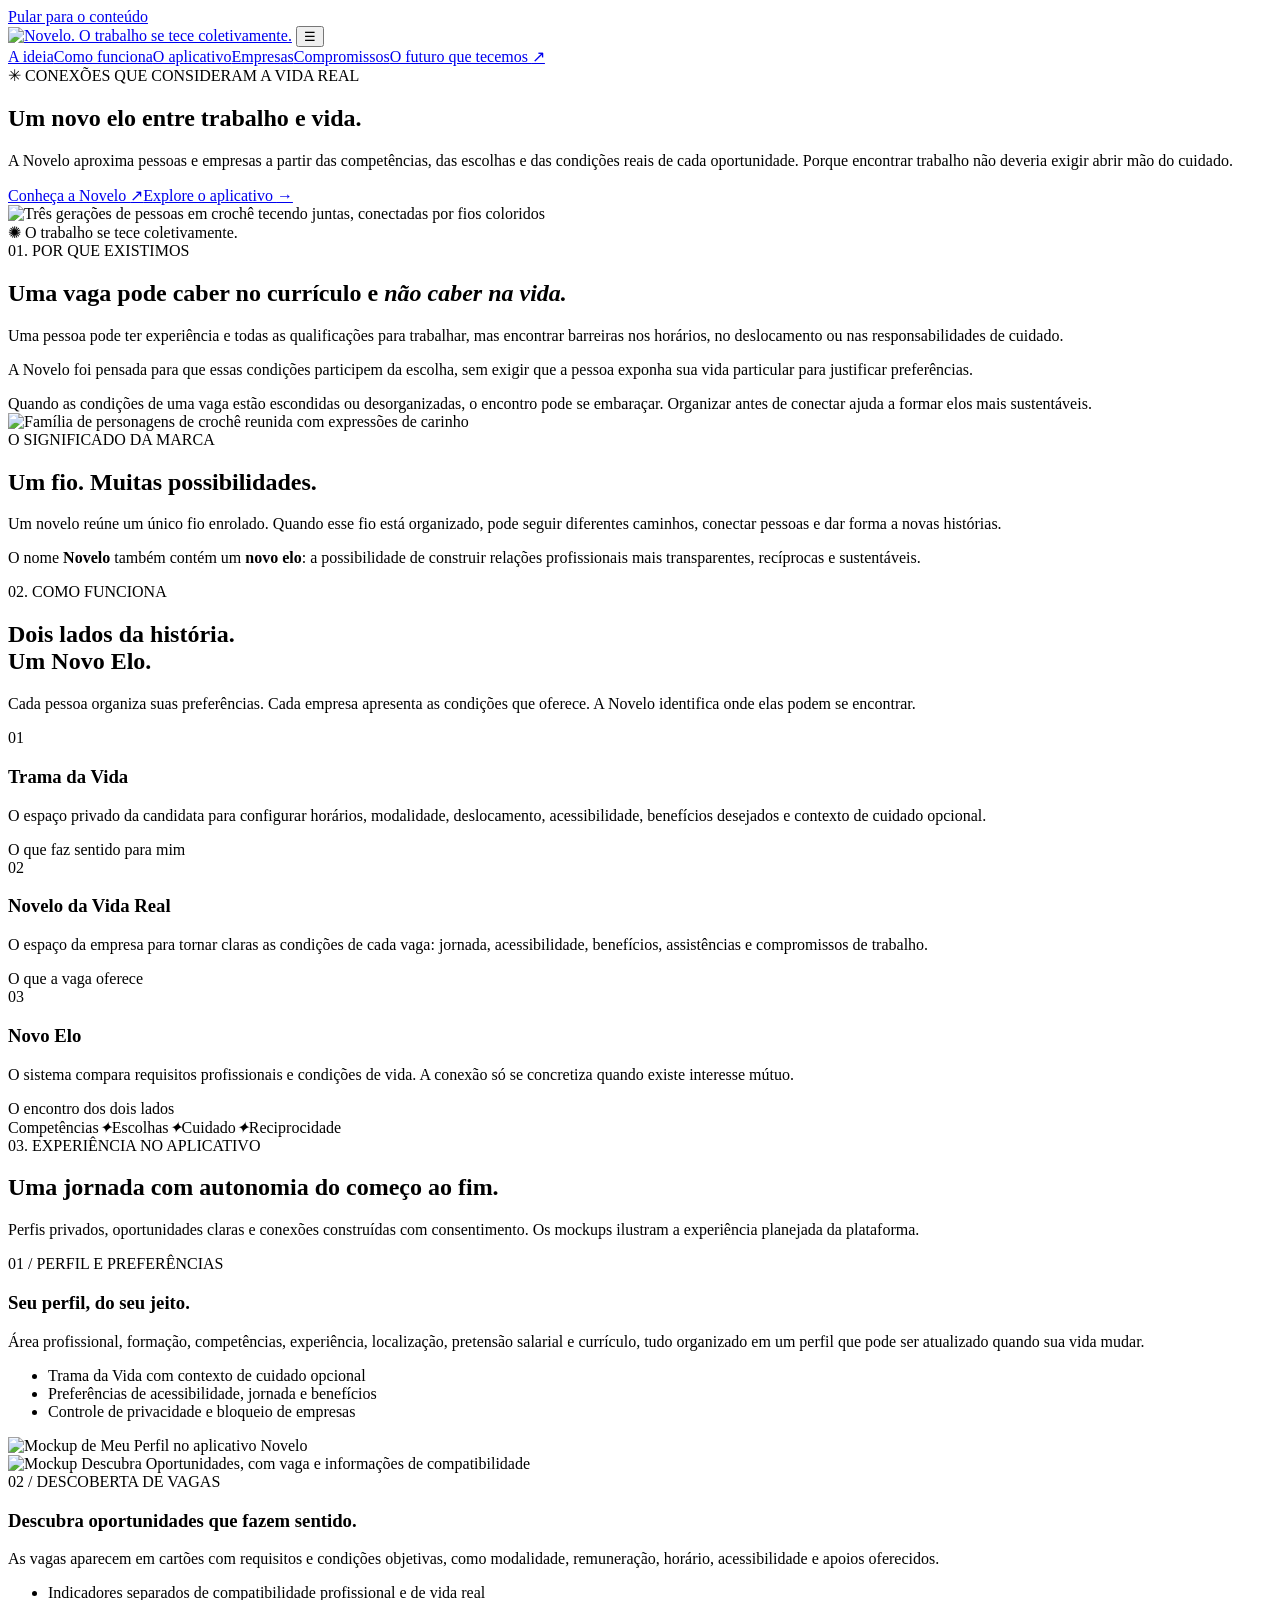
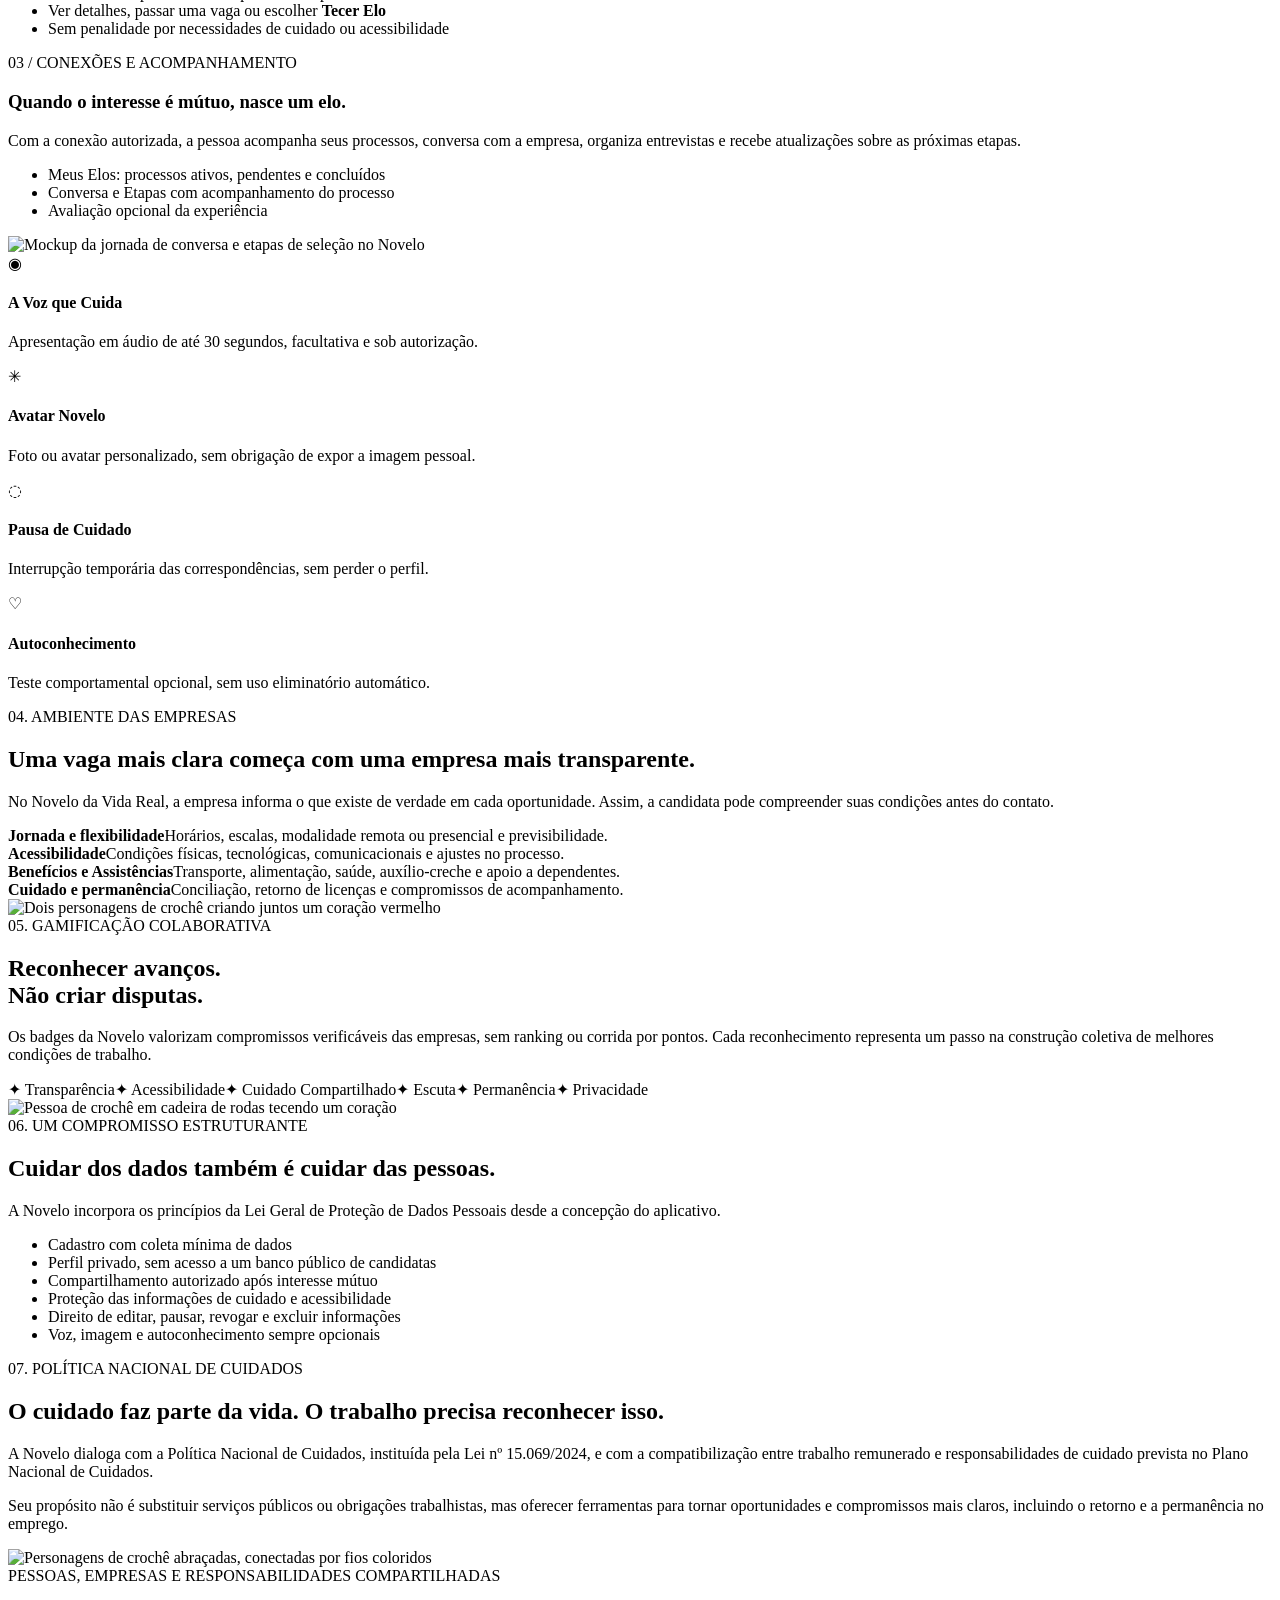
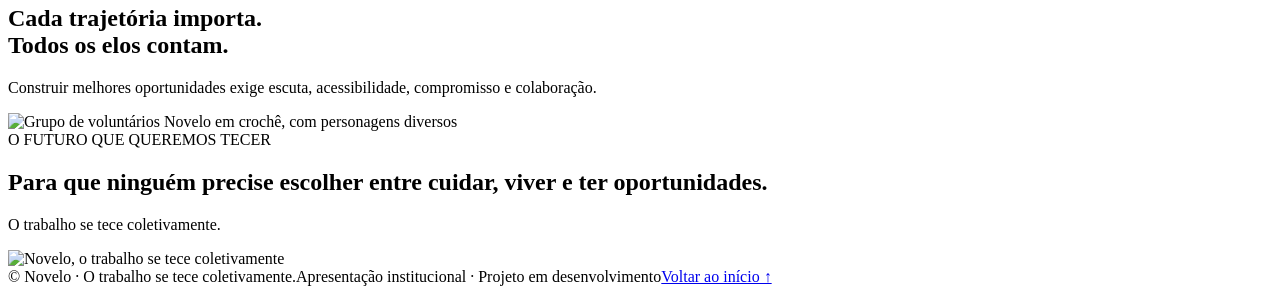
==== demo/index.html @ af1f358b "feat: site institucional Novelo em rolagem continua" ====
<!doctype html>
<html lang="pt-BR">
<head>
<meta charset="utf-8"><meta name="viewport" content="width=device-width,initial-scale=1,viewport-fit=cover">
<meta name="theme-color" content="#fcf8f2"><meta name="description" content="Conheça a Novelo: uma plataforma de empregabilidade que considera competências, cuidado e condições reais de vida.">
<title>Novelo | O trabalho se tece coletivamente</title>
<link rel="preconnect" href="https://fonts.googleapis.com"><link rel="preconnect" href="https://fonts.gstatic.com" crossorigin><link href="https://fonts.googleapis.com/css2?family=DM+Sans:wght@400;500;600;700&family=Nunito:wght@400;500;600;700;800;900&display=swap" rel="stylesheet">
<link rel="stylesheet" href="styles.css"><script defer src="script.js"></script>
</head>
<body>
<a class="skip" href="#conteudo">Pular para o conteúdo</a>
<div class="ribbon" aria-hidden="true"></div>
<header class="header"><div class="nav-shell">
  <a class="brand" href="#inicio" aria-label="Novelo, voltar ao início"><img src="assets/logo-novelo.png" alt="Novelo. O trabalho se tece coletivamente."></a>
  <button class="menu-button" id="menuToggle" aria-expanded="false" aria-controls="navMenu" aria-label="Abrir menu">☰</button>
  <nav id="navMenu" class="nav" aria-label="Navegação principal"><a href="#ideia">A ideia</a><a href="#como-funciona">Como funciona</a><a href="#jornada">O aplicativo</a><a href="#empresas">Empresas</a><a href="#compromisso">Compromissos</a><a class="nav-cta" href="#contato">O futuro que tecemos <span aria-hidden="true">↗</span></a></nav>
</div></header>
<main id="conteudo">
<section id="inicio" class="hero">
 <div class="hero-glow" aria-hidden="true"></div><div class="wrap hero-inner">
  <div class="hero-copy" data-reveal><div class="eyebrow"><span class="sparkle">✳</span> CONEXÕES QUE CONSIDERAM A VIDA REAL</div>
   <h1>Um novo elo entre <span>trabalho</span> e <span>vida.</span></h1>
   <p class="hero-lead">A Novelo aproxima pessoas e empresas a partir das competências, das escolhas e das condições reais de cada oportunidade. Porque encontrar trabalho não deveria exigir abrir mão do cuidado.</p>
   <div class="hero-actions"><a class="btn primary" href="#como-funciona">Conheça a Novelo <span aria-hidden="true">↗</span></a><a class="text-link" href="#jornada">Explore o aplicativo <span aria-hidden="true">→</span></a></div>
  </div>
  <div class="hero-visual" data-reveal><div class="hero-halo" aria-hidden="true"></div><img src="assets/hero-familia.webp" alt="Três gerações de pessoas em crochê tecendo juntas, conectadas por fios coloridos" fetchpriority="high"><div class="hero-note"><span class="note-star">✺</span> O trabalho se tece coletivamente.</div></div>
 </div><div class="hero-arc" aria-hidden="true"></div>
</section>
<section id="ideia" class="section section-thought"><div class="wrap"><div class="section-eyebrow" data-reveal>01. POR QUE EXISTIMOS</div><div class="thought-grid"><div data-reveal><h2>Uma vaga pode caber no currículo e <em>não caber na vida.</em></h2></div><div data-reveal><p>Uma pessoa pode ter experiência e todas as qualificações para trabalhar, mas encontrar barreiras nos horários, no deslocamento ou nas responsabilidades de cuidado.</p><p>A Novelo foi pensada para que essas condições participem da escolha, sem exigir que a pessoa exponha sua vida particular para justificar preferências.</p><div class="quote-line">Quando as condições de uma vaga estão escondidas ou desorganizadas, o encontro pode se embaraçar. Organizar antes de conectar ajuda a formar elos mais sustentáveis.</div></div></div></div></section>
<section class="section story-band"><div class="wrap story-grid"><div class="story-photo" data-reveal><img loading="lazy" src="assets/familia-cuidado.webp" alt="Família de personagens de crochê reunida com expressões de carinho"></div><div class="story-copy" data-reveal><div class="section-eyebrow">O SIGNIFICADO DA MARCA</div><h2>Um fio. <span>Muitas possibilidades.</span></h2><p>Um novelo reúne um único fio enrolado. Quando esse fio está organizado, pode seguir diferentes caminhos, conectar pessoas e dar forma a novas histórias.</p><p>O nome <strong>Novelo</strong> também contém um <strong>novo elo</strong>: a possibilidade de construir relações profissionais mais transparentes, recíprocas e sustentáveis.</p></div></div></section>
<section id="como-funciona" class="section how"><div class="wrap"><div class="section-intro" data-reveal><div class="section-eyebrow">02. COMO FUNCIONA</div><h2>Dois lados da história.<br><span>Um Novo Elo.</span></h2><p>Cada pessoa organiza suas preferências. Cada empresa apresenta as condições que oferece. A Novelo identifica onde elas podem se encontrar.</p></div><div class="concept-grid"><article class="concept peach" data-reveal><span class="concept-number">01</span><h3>Trama da Vida</h3><p>O espaço privado da candidata para configurar horários, modalidade, deslocamento, acessibilidade, benefícios desejados e contexto de cuidado opcional.</p><span class="concept-foot">O que faz sentido para mim</span></article><article class="concept violet" data-reveal><span class="concept-number">02</span><h3>Novelo da Vida Real</h3><p>O espaço da empresa para tornar claras as condições de cada vaga: jornada, acessibilidade, benefícios, assistências e compromissos de trabalho.</p><span class="concept-foot">O que a vaga oferece</span></article><article class="concept mint" data-reveal><span class="concept-number">03</span><h3>Novo Elo</h3><p>O sistema compara requisitos profissionais e condições de vida. A conexão só se concretiza quando existe interesse mútuo.</p><span class="concept-foot">O encontro dos dois lados</span></article></div></div></section>
<section class="section ribbon-section"><div class="wrap ripple-inner" data-reveal><span>Competências</span><i>✦</i><span>Escolhas</span><i>✦</i><span>Cuidado</span><i>✦</i><span>Reciprocidade</span></div></section>
<section id="jornada" class="section app-section"><div class="wrap"><div class="section-intro" data-reveal><div class="section-eyebrow">03. EXPERIÊNCIA NO APLICATIVO</div><h2>Uma jornada com <span>autonomia</span> do começo ao fim.</h2><p>Perfis privados, oportunidades claras e conexões construídas com consentimento. Os mockups ilustram a experiência planejada da plataforma.</p></div>
<div class="app-feature feature-one"><div class="feature-copy" data-reveal><span class="feature-index">01 / PERFIL E PREFERÊNCIAS</span><h3>Seu perfil, <span>do seu jeito.</span></h3><p>Área profissional, formação, competências, experiência, localização, pretensão salarial e currículo, tudo organizado em um perfil que pode ser atualizado quando sua vida mudar.</p><ul class="checklist"><li>Trama da Vida com contexto de cuidado opcional</li><li>Preferências de acessibilidade, jornada e benefícios</li><li>Controle de privacidade e bloqueio de empresas</li></ul></div><div class="feature-art feature-art-phone" data-reveal><div class="art-orbit"></div><img loading="lazy" src="assets/mockup-perfil.webp" alt="Mockup de Meu Perfil no aplicativo Novelo"></div></div>
<div class="app-feature feature-two"><div class="feature-art feature-art-phone" data-reveal><div class="art-orbit"></div><img loading="lazy" src="assets/mockup-vagas.webp" alt="Mockup Descubra Oportunidades, com vaga e informações de compatibilidade"></div><div class="feature-copy" data-reveal><span class="feature-index">02 / DESCOBERTA DE VAGAS</span><h3>Descubra oportunidades que <span>fazem sentido.</span></h3><p>As vagas aparecem em cartões com requisitos e condições objetivas, como modalidade, remuneração, horário, acessibilidade e apoios oferecidos.</p><ul class="checklist"><li>Indicadores separados de compatibilidade profissional e de vida real</li><li>Ver detalhes, passar uma vaga ou escolher <strong>Tecer Elo</strong></li><li>Sem penalidade por necessidades de cuidado ou acessibilidade</li></ul></div></div>
<div class="app-feature feature-three"><div class="feature-copy" data-reveal><span class="feature-index">03 / CONEXÕES E ACOMPANHAMENTO</span><h3>Quando o interesse é mútuo, nasce um <span>elo.</span></h3><p>Com a conexão autorizada, a pessoa acompanha seus processos, conversa com a empresa, organiza entrevistas e recebe atualizações sobre as próximas etapas.</p><ul class="checklist"><li>Meus Elos: processos ativos, pendentes e concluídos</li><li>Conversa e Etapas com acompanhamento do processo</li><li>Avaliação opcional da experiência</li></ul></div><div class="feature-art feature-art-wide" data-reveal><img loading="lazy" src="assets/mockup-conversa.webp" alt="Mockup da jornada de conversa e etapas de seleção no Novelo"></div></div>
<div class="mini-features"><article data-reveal><span class="mini-icon">◉</span><h4>A Voz que Cuida</h4><p>Apresentação em áudio de até 30 segundos, facultativa e sob autorização.</p></article><article data-reveal><span class="mini-icon">✳</span><h4>Avatar Novelo</h4><p>Foto ou avatar personalizado, sem obrigação de expor a imagem pessoal.</p></article><article data-reveal><span class="mini-icon">◌</span><h4>Pausa de Cuidado</h4><p>Interrupção temporária das correspondências, sem perder o perfil.</p></article><article data-reveal><span class="mini-icon">♡</span><h4>Autoconhecimento</h4><p>Teste comportamental opcional, sem uso eliminatório automático.</p></article></div>
</div></section>
<section id="empresas" class="section companies"><div class="wrap companies-grid"><div class="companies-copy" data-reveal><div class="section-eyebrow">04. AMBIENTE DAS EMPRESAS</div><h2>Uma vaga mais clara começa com uma empresa <span>mais transparente.</span></h2><p>No Novelo da Vida Real, a empresa informa o que existe de verdade em cada oportunidade. Assim, a candidata pode compreender suas condições antes do contato.</p><div class="company-list"><div><b>Jornada e flexibilidade</b><span>Horários, escalas, modalidade remota ou presencial e previsibilidade.</span></div><div><b>Acessibilidade</b><span>Condições físicas, tecnológicas, comunicacionais e ajustes no processo.</span></div><div><b>Benefícios e Assistências</b><span>Transporte, alimentação, saúde, auxílio-creche e apoio a dependentes.</span></div><div><b>Cuidado e permanência</b><span>Conciliação, retorno de licenças e compromissos de acompanhamento.</span></div></div></div><div class="companies-image" data-reveal><img loading="lazy" src="assets/casal.webp" alt="Dois personagens de crochê criando juntos um coração vermelho"></div></div></section>
<section class="section badges"><div class="wrap badges-grid"><div data-reveal><div class="section-eyebrow">05. GAMIFICAÇÃO COLABORATIVA</div><h2>Reconhecer avanços.<br><span>Não criar disputas.</span></h2><p>Os badges da Novelo valorizam compromissos verificáveis das empresas, sem ranking ou corrida por pontos. Cada reconhecimento representa um passo na construção coletiva de melhores condições de trabalho.</p></div><div class="badge-list" data-reveal><span>✦ Transparência</span><span>✦ Acessibilidade</span><span>✦ Cuidado Compartilhado</span><span>✦ Escuta</span><span>✦ Permanência</span><span>✦ Privacidade</span></div></div></section>
<section id="compromisso" class="section privacy"><div class="wrap privacy-grid"><div class="privacy-art" data-reveal><img loading="lazy" src="assets/acessibilidade.webp" alt="Pessoa de crochê em cadeira de rodas tecendo um coração"></div><div class="privacy-copy" data-reveal><div class="section-eyebrow">06. UM COMPROMISSO ESTRUTURANTE</div><h2>Cuidar dos dados também é <span>cuidar das pessoas.</span></h2><p>A Novelo incorpora os princípios da Lei Geral de Proteção de Dados Pessoais desde a concepção do aplicativo.</p><ul class="checklist"><li>Cadastro com coleta mínima de dados</li><li>Perfil privado, sem acesso a um banco público de candidatas</li><li>Compartilhamento autorizado após interesse mútuo</li><li>Proteção das informações de cuidado e acessibilidade</li><li>Direito de editar, pausar, revogar e excluir informações</li><li>Voz, imagem e autoconhecimento sempre opcionais</li></ul></div></div></section>
<section class="section policy"><div class="wrap policy-grid"><div data-reveal><div class="section-eyebrow">07. POLÍTICA NACIONAL DE CUIDADOS</div><h2>O cuidado faz parte da vida. <span>O trabalho precisa reconhecer isso.</span></h2><p>A Novelo dialoga com a Política Nacional de Cuidados, instituída pela Lei nº 15.069/2024, e com a compatibilização entre trabalho remunerado e responsabilidades de cuidado prevista no Plano Nacional de Cuidados.</p><p>Seu propósito não é substituir serviços públicos ou obrigações trabalhistas, mas oferecer ferramentas para tornar oportunidades e compromissos mais claros, incluindo o retorno e a permanência no emprego.</p></div><div class="policy-photo" data-reveal><img loading="lazy" src="assets/abraco.webp" alt="Personagens de crochê abraçadas, conectadas por fios coloridos"></div></div></section>
<section class="section community"><div class="wrap community-inner"><div class="community-copy" data-reveal><div class="section-eyebrow">PESSOAS, EMPRESAS E RESPONSABILIDADES COMPARTILHADAS</div><h2>Cada trajetória importa.<br><span>Todos os elos contam.</span></h2><p>Construir melhores oportunidades exige escuta, acessibilidade, compromisso e colaboração.</p></div><div class="community-art" data-reveal><img loading="lazy" src="assets/voluntarios.webp" alt="Grupo de voluntários Novelo em crochê, com personagens diversos"></div></div></section>
<section id="contato" class="section closing"><div class="wrap closing-inner" data-reveal><div class="eyebrow">O FUTURO QUE QUEREMOS TECER</div><h2>Para que ninguém precise escolher entre <span>cuidar, viver e ter oportunidades.</span></h2><p>O trabalho se tece coletivamente.</p><img src="assets/logo-novelo.png" alt="Novelo, o trabalho se tece coletivamente" loading="lazy"></div></section>
</main>
<footer class="footer"><div class="wrap foot-inner"><span>© Novelo · O trabalho se tece coletivamente.</span><span>Apresentação institucional · Projeto em desenvolvimento</span><a href="#inicio">Voltar ao início ↑</a></div></footer>
</body></html>
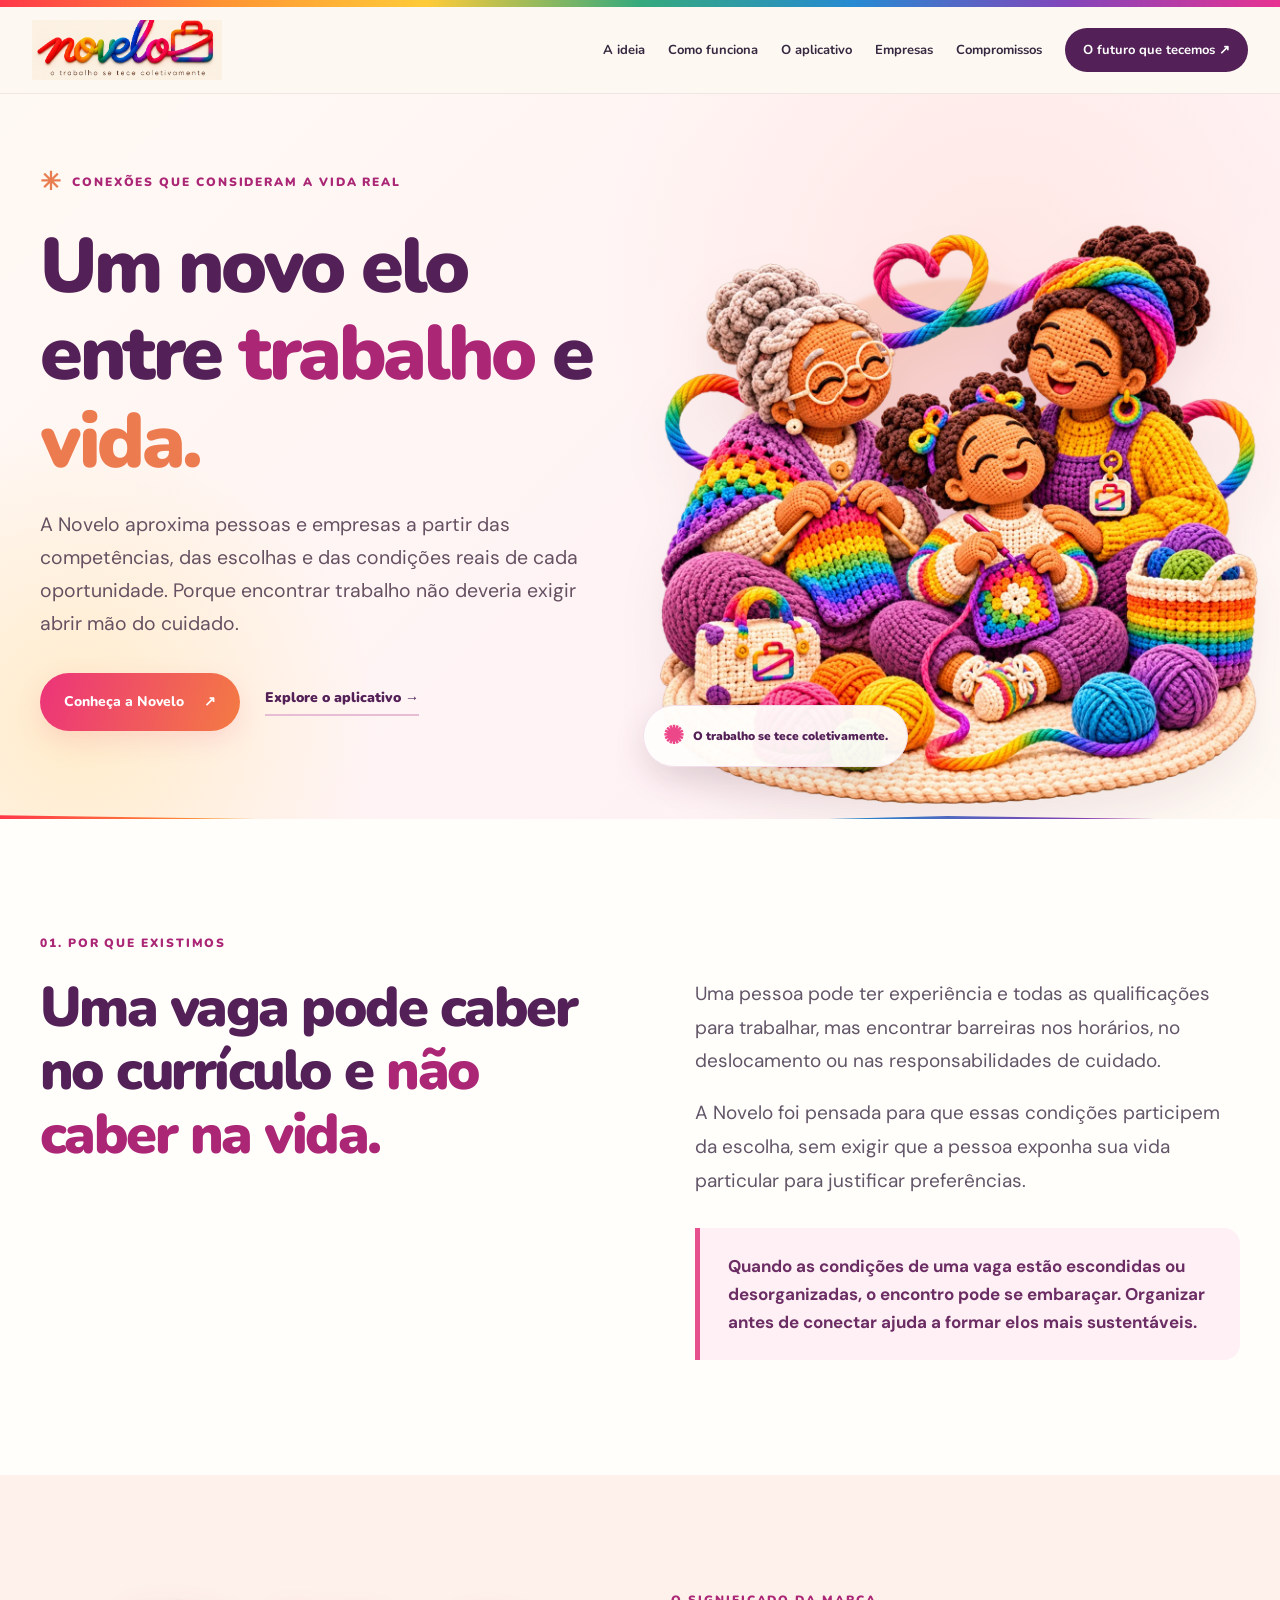
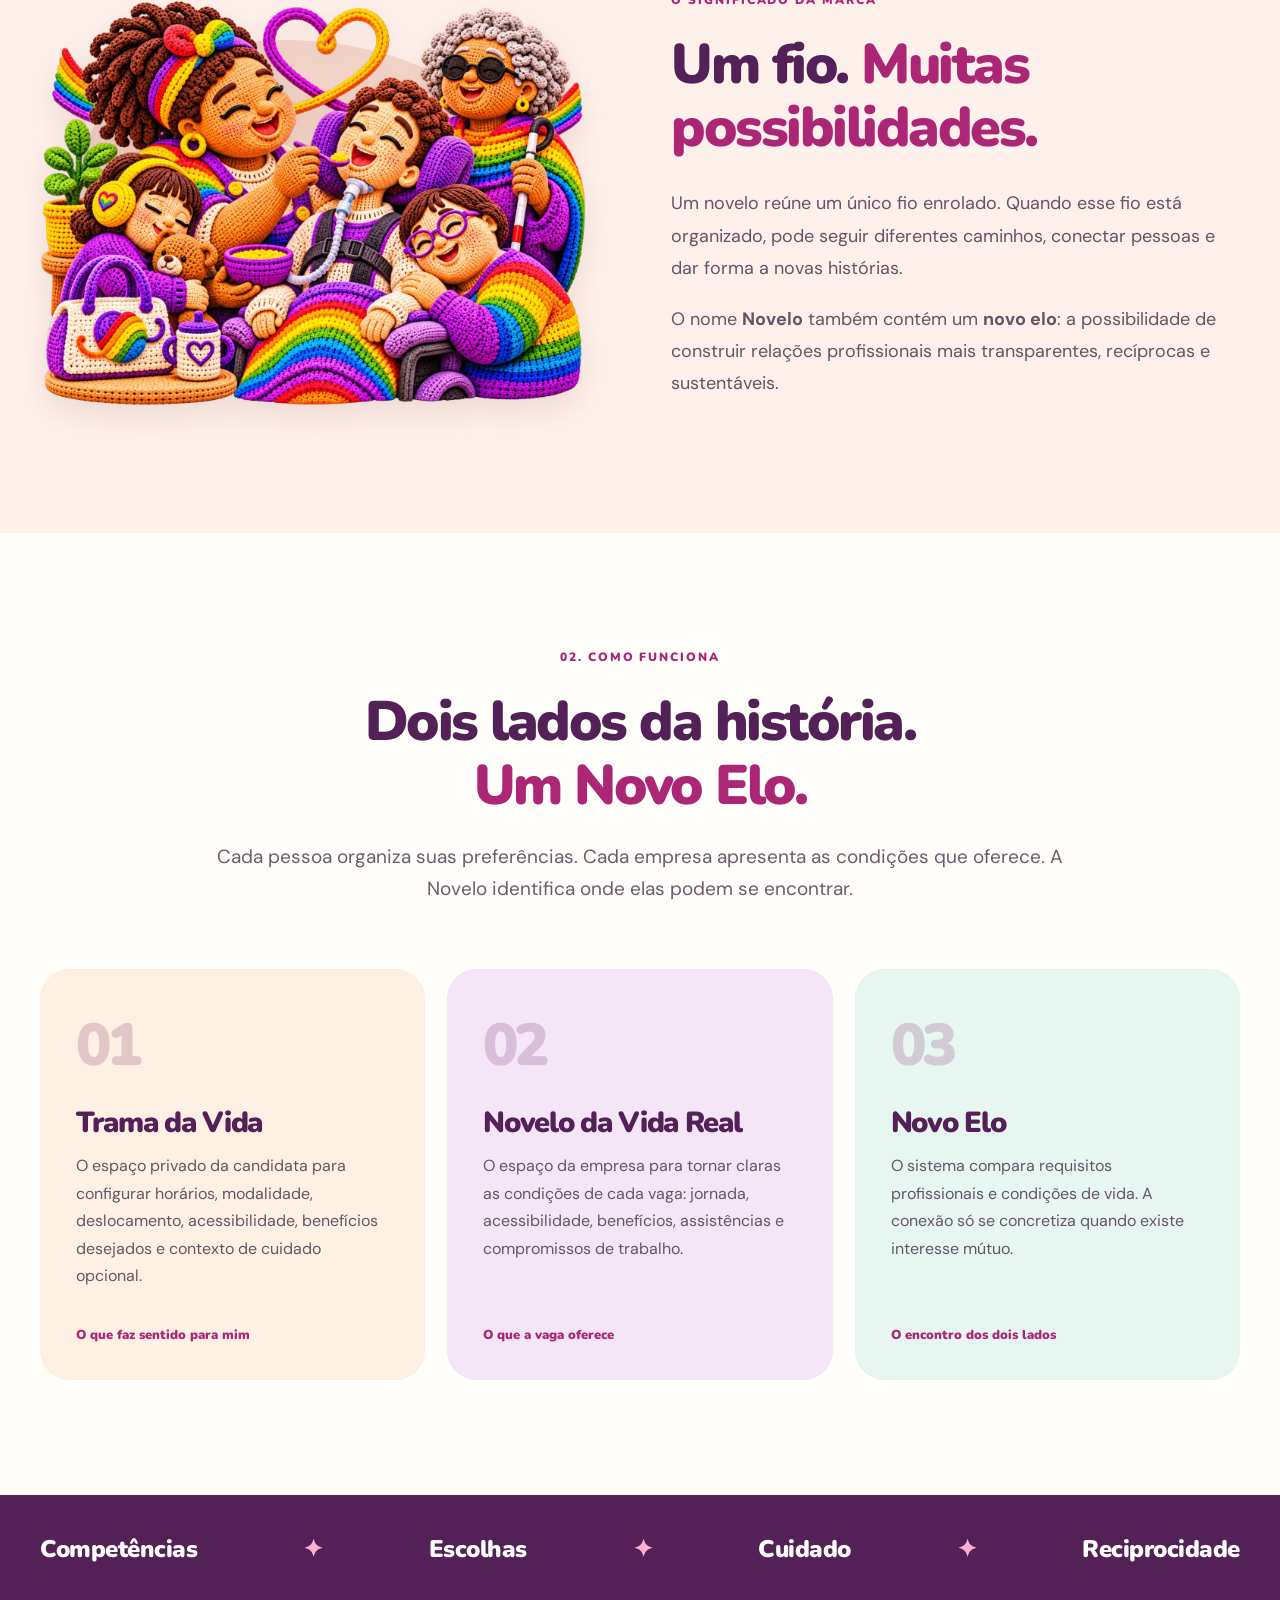
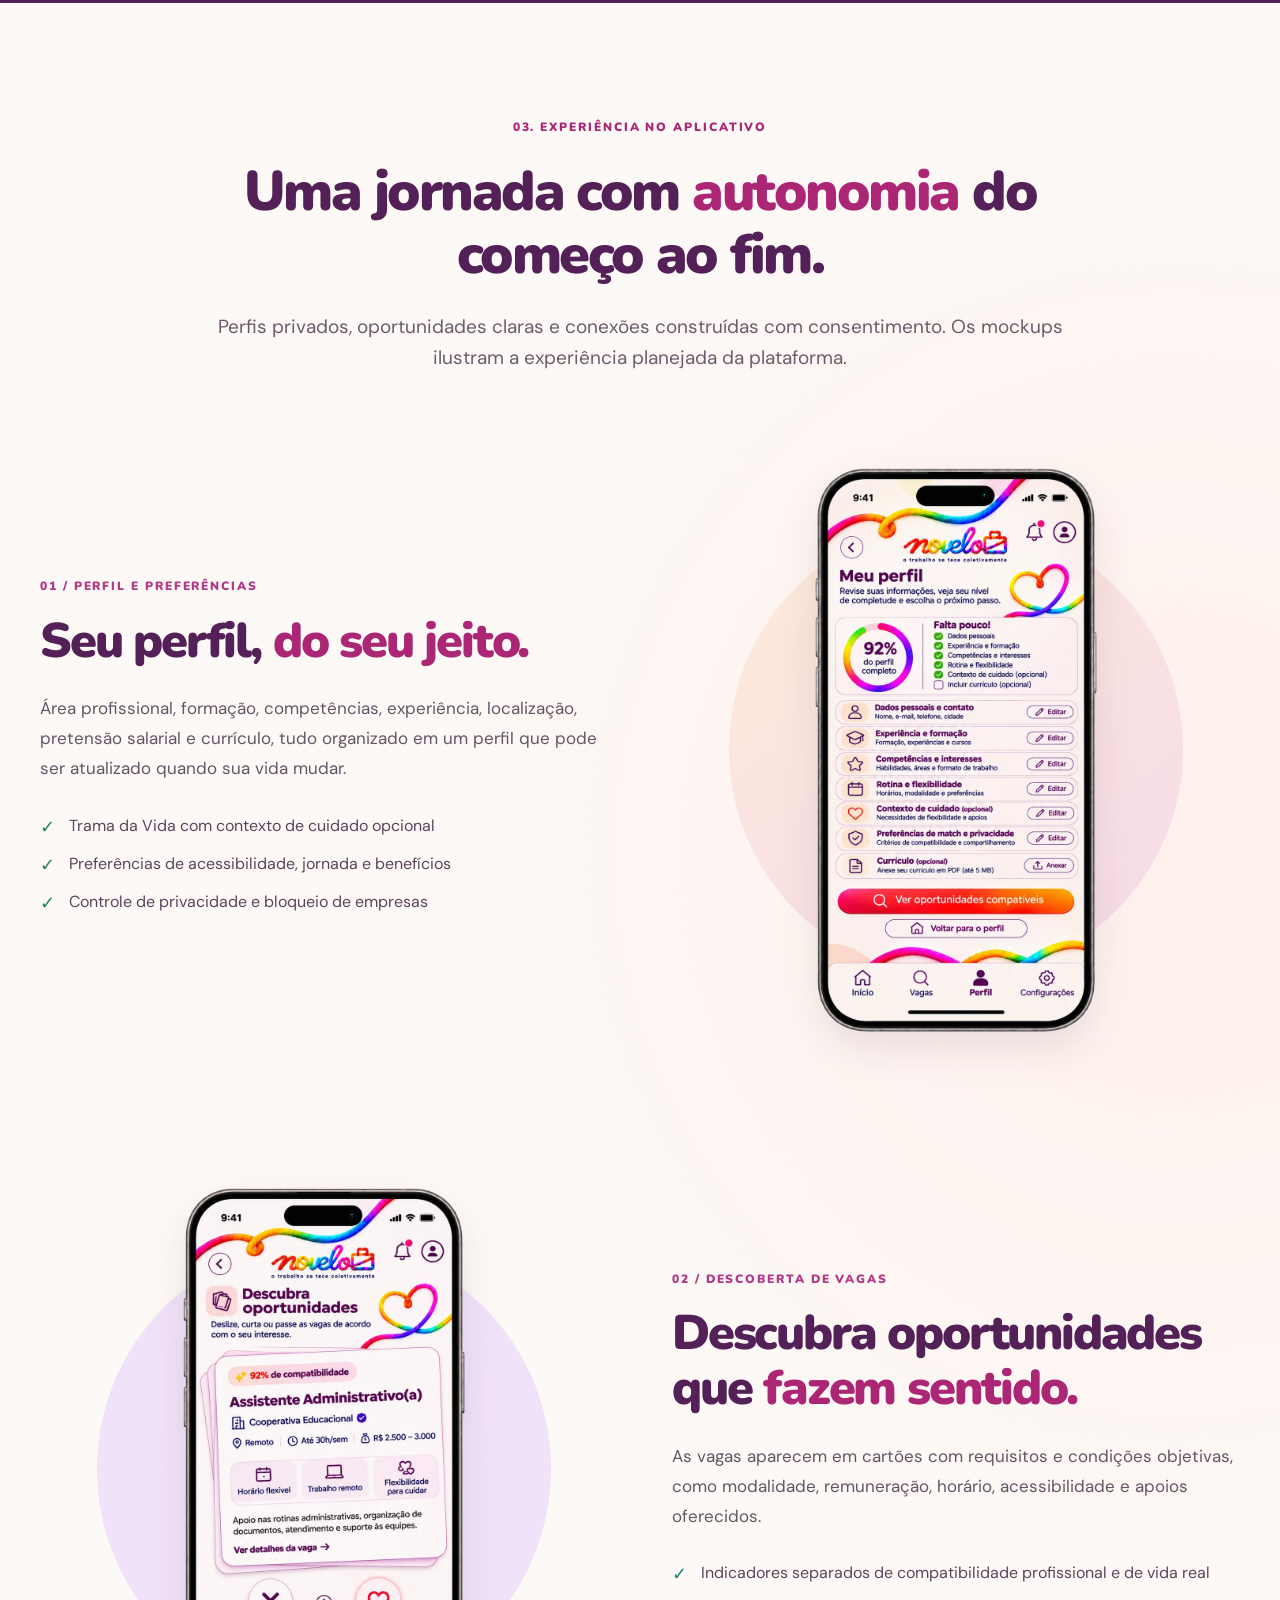
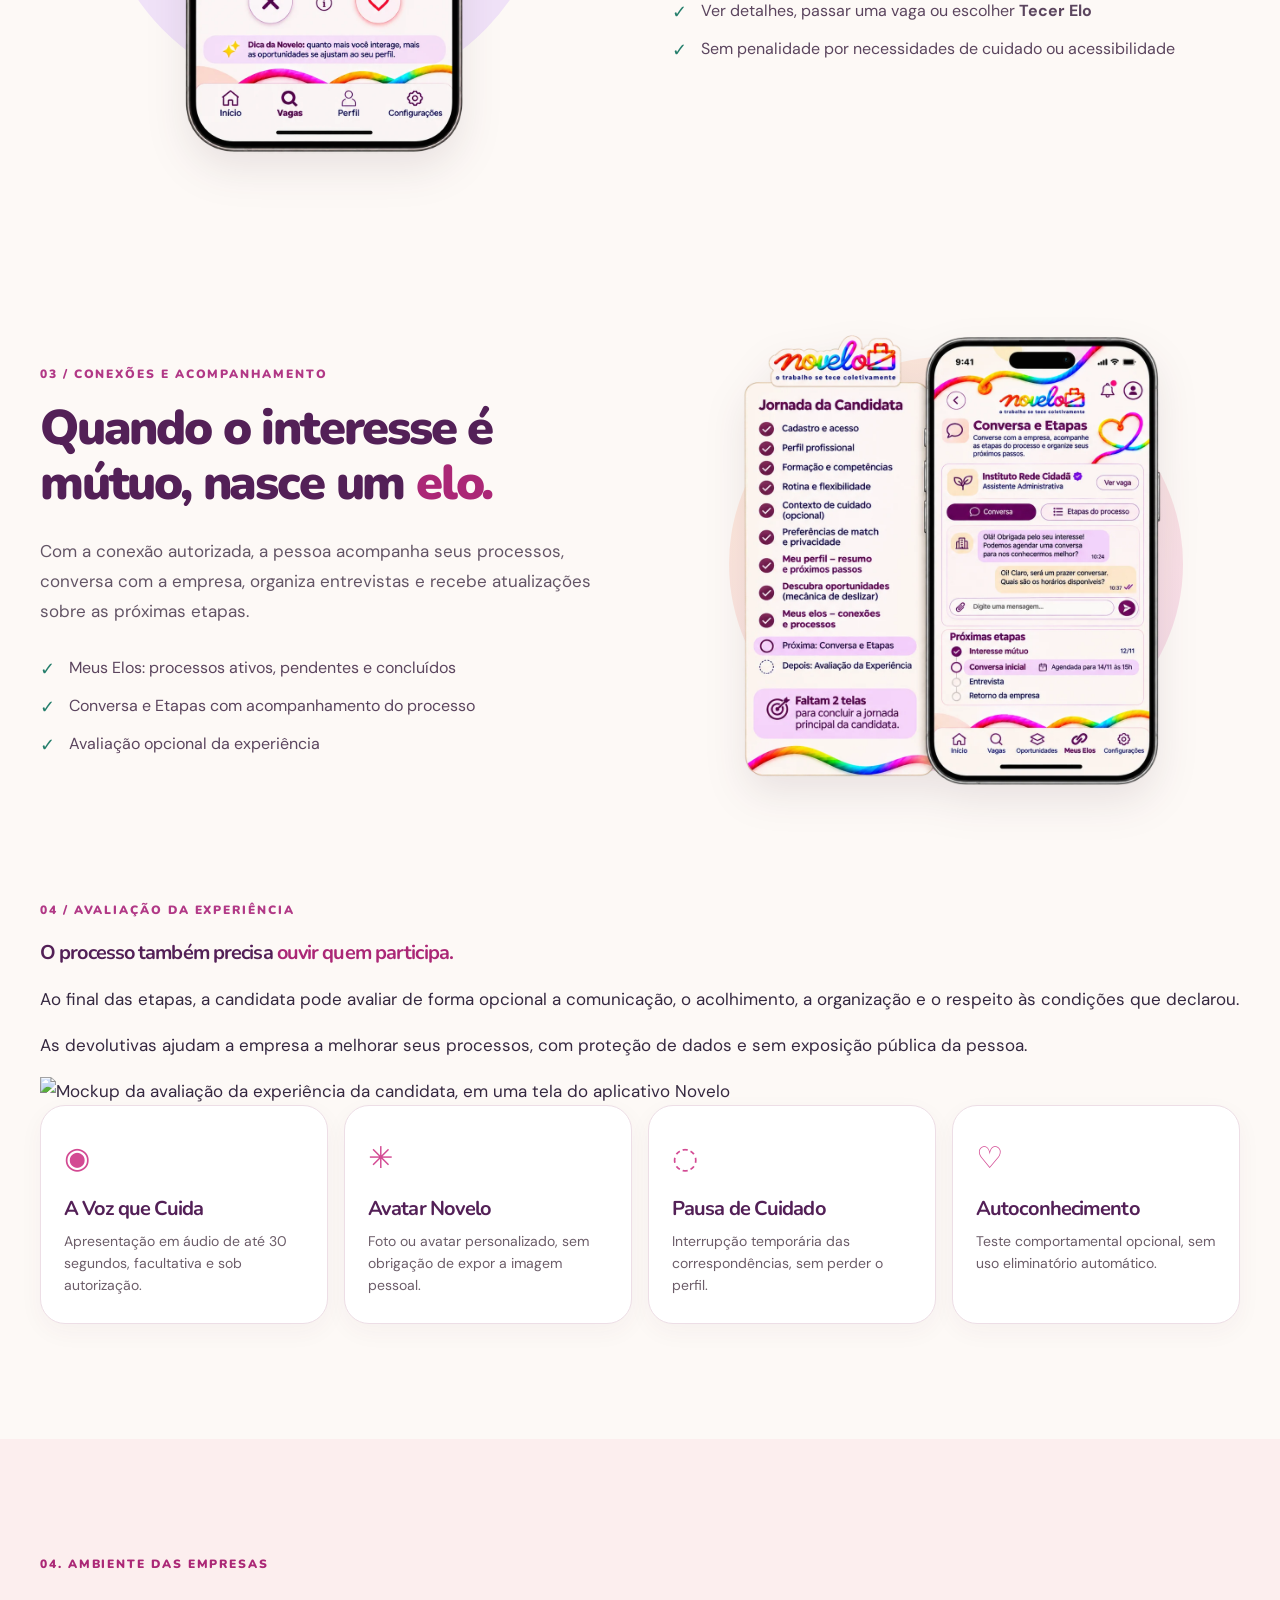
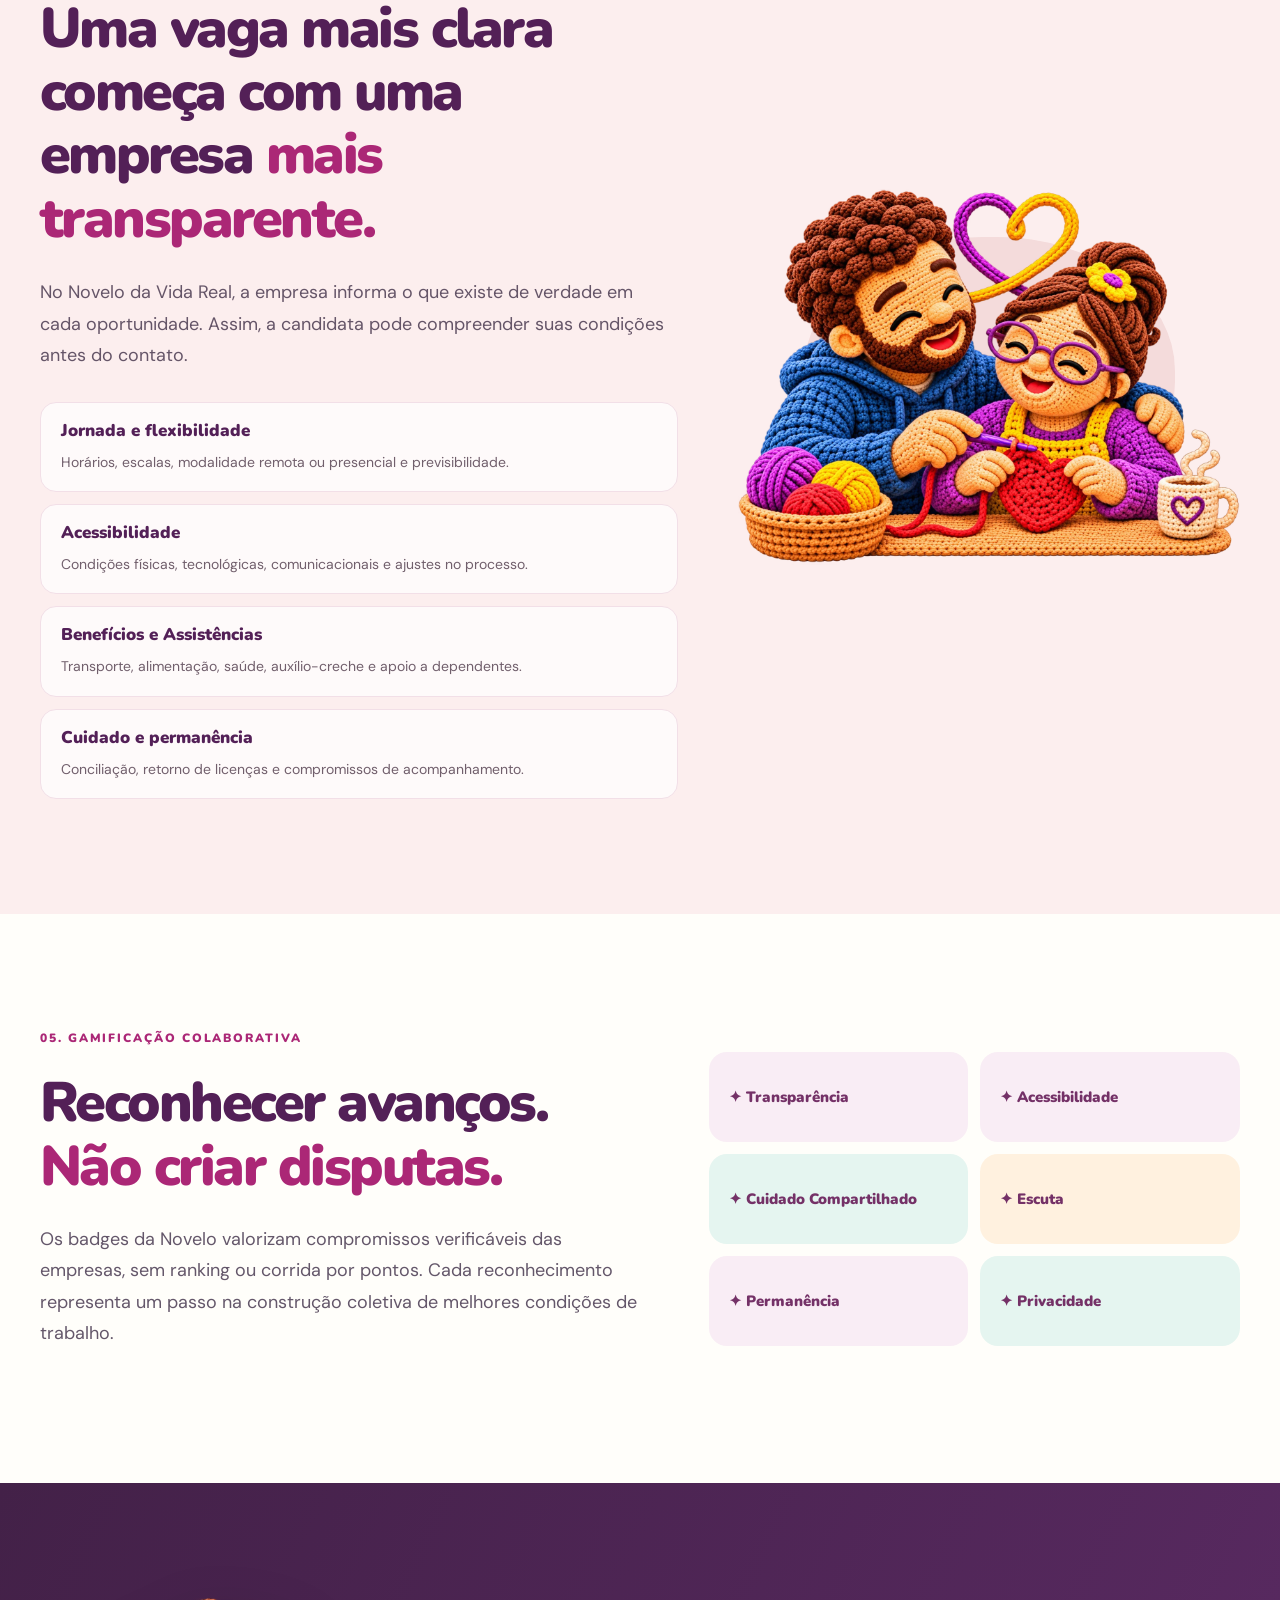
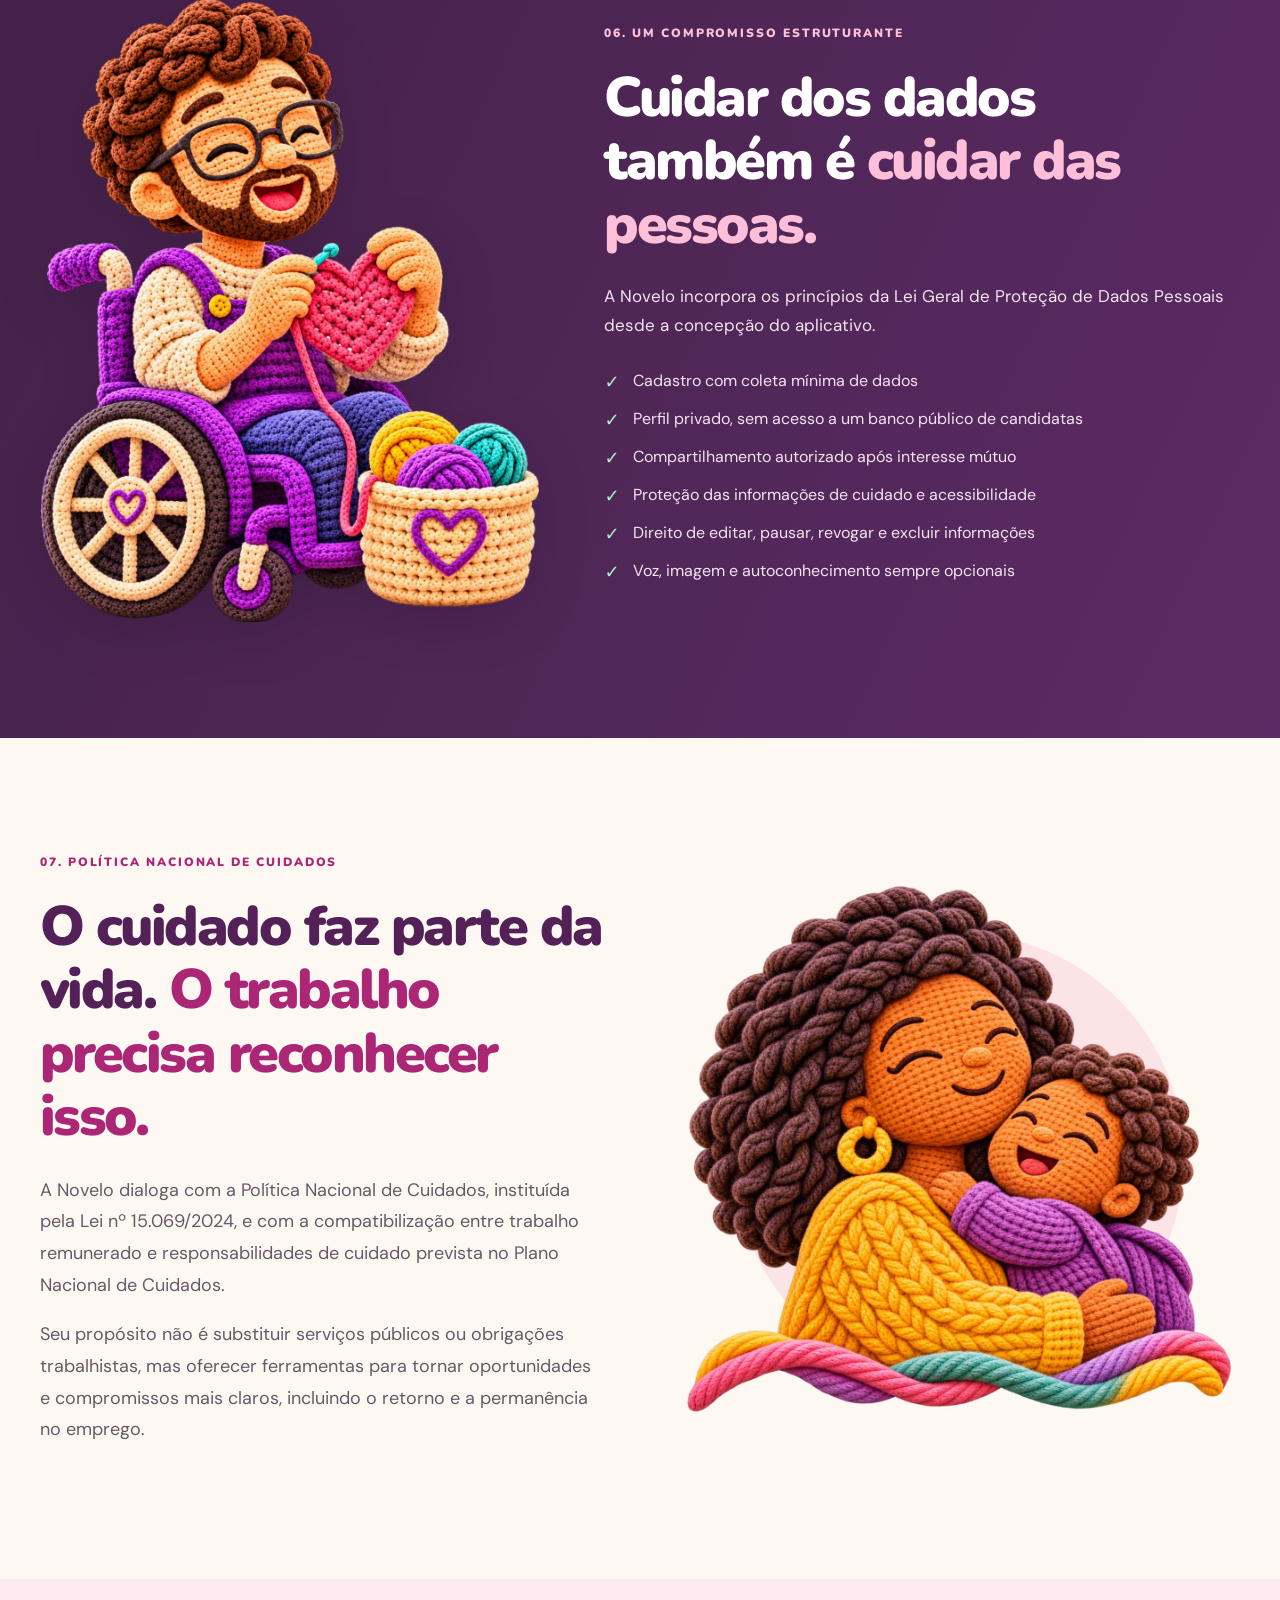
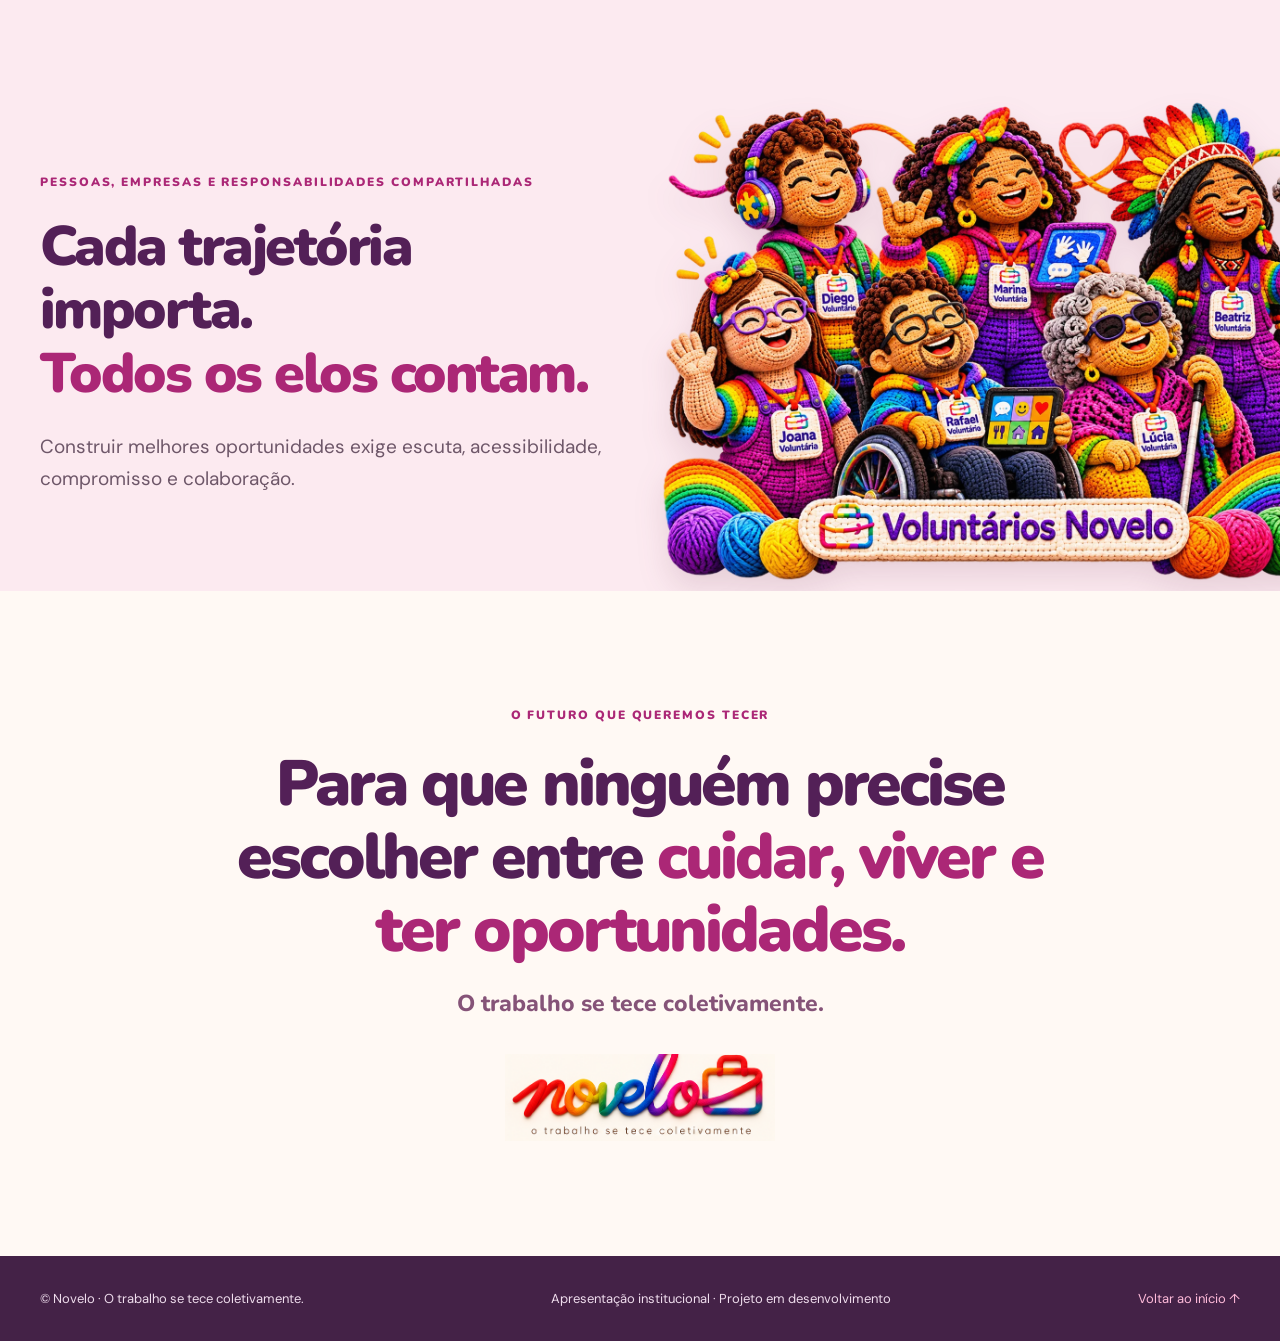
==== commit 82518c49: "feat: incluir avaliação da experiência e mockup na jornada do site" ====
--- a/demo/index.html
+++ b/demo/index.html
@@ -34,6 +34,7 @@
 <div class="app-feature feature-one"><div class="feature-copy" data-reveal><span class="feature-index">01 / PERFIL E PREFERÊNCIAS</span><h3>Seu perfil, <span>do seu jeito.</span></h3><p>Área profissional, formação, competências, experiência, localização, pretensão salarial e currículo, tudo organizado em um perfil que pode ser atualizado quando sua vida mudar.</p><ul class="checklist"><li>Trama da Vida com contexto de cuidado opcional</li><li>Preferências de acessibilidade, jornada e benefícios</li><li>Controle de privacidade e bloqueio de empresas</li></ul></div><div class="feature-art feature-art-phone" data-reveal><div class="art-orbit"></div><img loading="lazy" src="assets/mockup-perfil.webp" alt="Mockup de Meu Perfil no aplicativo Novelo"></div></div>
 <div class="app-feature feature-two"><div class="feature-art feature-art-phone" data-reveal><div class="art-orbit"></div><img loading="lazy" src="assets/mockup-vagas.webp" alt="Mockup Descubra Oportunidades, com vaga e informações de compatibilidade"></div><div class="feature-copy" data-reveal><span class="feature-index">02 / DESCOBERTA DE VAGAS</span><h3>Descubra oportunidades que <span>fazem sentido.</span></h3><p>As vagas aparecem em cartões com requisitos e condições objetivas, como modalidade, remuneração, horário, acessibilidade e apoios oferecidos.</p><ul class="checklist"><li>Indicadores separados de compatibilidade profissional e de vida real</li><li>Ver detalhes, passar uma vaga ou escolher <strong>Tecer Elo</strong></li><li>Sem penalidade por necessidades de cuidado ou acessibilidade</li></ul></div></div>
 <div class="app-feature feature-three"><div class="feature-copy" data-reveal><span class="feature-index">03 / CONEXÕES E ACOMPANHAMENTO</span><h3>Quando o interesse é mútuo, nasce um <span>elo.</span></h3><p>Com a conexão autorizada, a pessoa acompanha seus processos, conversa com a empresa, organiza entrevistas e recebe atualizações sobre as próximas etapas.</p><ul class="checklist"><li>Meus Elos: processos ativos, pendentes e concluídos</li><li>Conversa e Etapas com acompanhamento do processo</li><li>Avaliação opcional da experiência</li></ul></div><div class="feature-art feature-art-wide" data-reveal><img loading="lazy" src="assets/mockup-conversa.webp" alt="Mockup da jornada de conversa e etapas de seleção no Novelo"></div></div>
+<div class="feedback-feature"><div class="feedback-copy" data-reveal><span class="feature-index">04 / AVALIAÇÃO DA EXPERIÊNCIA</span><h3>O processo também precisa <span>ouvir quem participa.</span></h3><p>Ao final das etapas, a candidata pode avaliar de forma opcional a comunicação, o acolhimento, a organização e o respeito às condições que declarou.</p><p>As devolutivas ajudam a empresa a melhorar seus processos, com proteção de dados e sem exposição pública da pessoa.</p></div><div class="feedback-visual" data-reveal><img loading="lazy" src="assets/mockup-avaliacao.webp" alt="Mockup da avaliação da experiência da candidata, em uma tela do aplicativo Novelo"></div></div>
 <div class="mini-features"><article data-reveal><span class="mini-icon">◉</span><h4>A Voz que Cuida</h4><p>Apresentação em áudio de até 30 segundos, facultativa e sob autorização.</p></article><article data-reveal><span class="mini-icon">✳</span><h4>Avatar Novelo</h4><p>Foto ou avatar personalizado, sem obrigação de expor a imagem pessoal.</p></article><article data-reveal><span class="mini-icon">◌</span><h4>Pausa de Cuidado</h4><p>Interrupção temporária das correspondências, sem perder o perfil.</p></article><article data-reveal><span class="mini-icon">♡</span><h4>Autoconhecimento</h4><p>Teste comportamental opcional, sem uso eliminatório automático.</p></article></div>
 </div></section>
 <section id="empresas" class="section companies"><div class="wrap companies-grid"><div class="companies-copy" data-reveal><div class="section-eyebrow">04. AMBIENTE DAS EMPRESAS</div><h2>Uma vaga mais clara começa com uma empresa <span>mais transparente.</span></h2><p>No Novelo da Vida Real, a empresa informa o que existe de verdade em cada oportunidade. Assim, a candidata pode compreender suas condições antes do contato.</p><div class="company-list"><div><b>Jornada e flexibilidade</b><span>Horários, escalas, modalidade remota ou presencial e previsibilidade.</span></div><div><b>Acessibilidade</b><span>Condições físicas, tecnológicas, comunicacionais e ajustes no processo.</span></div><div><b>Benefícios e Assistências</b><span>Transporte, alimentação, saúde, auxílio-creche e apoio a dependentes.</span></div><div><b>Cuidado e permanência</b><span>Conciliação, retorno de licenças e compromissos de acompanhamento.</span></div></div></div><div class="companies-image" data-reveal><img loading="lazy" src="assets/casal.webp" alt="Dois personagens de crochê criando juntos um coração vermelho"></div></div></section>
--- a/demo/styles.css
+++ b/demo/styles.css
@@ -0,0 +1,7 @@
+:root{--bg:#fdf9f2;--paper:#fffefb;--cream:#fff6ec;--deep:#532057;--ink:#352840;--muted:#6e5c6b;--berry:#ab2776;--pink:#f53e83;--orange:#f99442;--green:#24866f;--line:#ecdfdf;--rainbow:linear-gradient(90deg,#ff384a,#ff9233,#ffcb38,#35aa7d,#268ad2,#8246bb,#e83292);--shadow:0 20px 50px #55294e0e}
+*{box-sizing:border-box}html{scroll-behavior:smooth;scroll-padding-top:95px}body{margin:0;overflow-x:hidden;background:var(--bg);color:var(--ink);font:400 17px/1.66 'DM Sans',system-ui,sans-serif;-webkit-font-smoothing:antialiased}img{display:block;max-width:100%;height:auto}a{color:inherit;text-decoration:none}button{font:inherit;cursor:pointer}a:focus-visible,button:focus-visible{outline:3px solid #df4992;outline-offset:4px}.skip{position:absolute;top:-100px;z-index:100;background:white;color:var(--deep);padding:12px 24px;border-radius:10px}.skip:focus{top:10px}.wrap{width:min(1200px,calc(100% - 64px));margin-inline:auto}.ribbon{height:7px;background:var(--rainbow)}h1,h2,h3,h4{font-family:'Nunito',sans-serif;letter-spacing:-.045em;line-height:1.14;color:var(--deep)}h2{font-weight:900;font-size:clamp(2.15rem,4.35vw,4.2rem)}h2 span,h3 span{color:var(--berry)}h2 em{font-style:normal;color:var(--berry)}p{margin:0 0 18px}strong{font-weight:700}.section{padding:clamp(76px,9vw,132px) 0;position:relative}.section-eyebrow,.eyebrow{color:var(--berry);font-size:12px;letter-spacing:.16em;font-weight:900;text-transform:uppercase;font-family:'Nunito',sans-serif}.section-eyebrow{margin-bottom:23px}.header{position:sticky;top:0;z-index:50;background:#fdf9f2e9;border-bottom:1px solid #e7d9d699;backdrop-filter:blur(18px)}.nav-shell{height:86px;width:min(1340px,calc(100% - 64px));margin:auto;display:flex;align-items:center;justify-content:space-between;gap:35px}.brand{width:190px;min-width:160px}.brand img{width:100%;mix-blend-mode:multiply}.nav{display:flex;gap:clamp(14px,1.8vw,32px);align-items:center}.nav>a{font:700 13px/1.1 'Nunito';white-space:nowrap;transition:color .2s}.nav>a:hover,.nav>a.active{color:var(--berry)}.nav-cta{background:var(--deep);color:#fff!important;border-radius:999px;padding:15px 18px}.nav-cta:hover{background:#762964}.menu-button{display:none;border:0;background:#f6e6f4;color:var(--deep);border-radius:12px;padding:9px 14px;font-size:21px}.hero{position:relative;overflow:hidden;min-height:690px;padding:68px 0 0;background:radial-gradient(circle at 78% 25%,#ffe7e4 0,transparent 35%),linear-gradient(135deg,#fff9f3,#fff2f5 68%,#fffaf3)}.hero-glow{position:absolute;pointer-events:none;inset:0;background:radial-gradient(circle at 6% 87%,#ffecca 0,transparent 22%)}.hero-inner{position:relative;min-height:600px;display:grid;grid-template-columns:1.04fr .96fr;align-items:center;gap:30px}.hero-copy{position:relative;z-index:3;padding-bottom:88px}.hero-copy .eyebrow{display:flex;gap:9px;align-items:center}.sparkle{font-size:25px;color:#e87e51}.hero h1{font-size:clamp(3.3rem,6vw,6rem);max-width:780px;margin:19px 0 23px;font-weight:900}.hero h1 span:first-child{color:var(--berry)}.hero h1 span:last-child{color:#ed7b50}.hero-lead{font-size:clamp(16px,1.52vw,21px);max-width:570px;color:#665162;line-height:1.7}.hero-actions{display:flex;align-items:center;gap:25px;margin-top:33px;flex-wrap:wrap}.btn{display:inline-flex;align-items:center;justify-content:center;gap:20px;font-weight:800;font-size:14px;border-radius:999px;padding:17px 24px;font-family:'Nunito';transition:transform .22s,box-shadow .22s}.btn:hover{transform:translateY(-3px);box-shadow:0 14px 25px #b93e7425}.btn.primary{background:linear-gradient(108deg,#ec337a,#f47b43);color:white;box-shadow:0 9px 26px #ef567f29}.text-link{font:900 14px 'Nunito';color:var(--deep);border-bottom:2px solid #e7bcd5;padding-bottom:7px}.text-link:hover{color:var(--berry)}.hero-visual{position:relative;align-self:end;z-index:2;min-width:0;min-height:590px;display:flex;align-items:flex-end;justify-content:center}.hero-halo{position:absolute;width:85%;height:78%;border-radius:50%;bottom:12%;background:linear-gradient(145deg,#ffcfb2,#f5d3e8 60%,#f9e7c6);filter:blur(2px)}.hero-visual>img{position:relative;z-index:2;width:108%;max-width:none;height:600px;object-fit:contain;object-position:bottom;filter:drop-shadow(0 25px 22px #56292f13)}.hero-note{position:absolute;z-index:3;bottom:52px;left:-35px;background:#fffefcf0;border:1px solid #f2dfeb;padding:13px 19px;border-radius:999px;box-shadow:0 13px 32px #54303a22;color:var(--deep);font:900 12px 'Nunito';display:flex;align-items:center;gap:9px}.note-star{color:#ec4789;font-size:25px}.hero-arc{position:absolute;height:22px;bottom:-12px;width:100%;background:var(--rainbow);clip-path:polygon(0 30%,28% 54%,52% 65%,74% 34%,100% 55%,100% 100%,0 100%)}.section-thought{background:var(--paper)}.thought-grid{display:grid;grid-template-columns:1.03fr .97fr;gap:clamp(35px,6vw,100px);align-items:start}.thought-grid h2{margin:0;max-width:590px}.thought-grid p{font-size:19px;color:#625568;line-height:1.78}.quote-line{margin-top:30px;padding:24px 28px;border-left:5px solid #e6508d;border-radius:0 16px 16px 0;background:#fef0f5;font-weight:700;color:#6b2d63}.story-band{background:#fef0eb;overflow:hidden}.story-grid{display:grid;grid-template-columns:.98fr 1.02fr;align-items:center;gap:85px}.story-photo{position:relative}.story-photo::before{content:'';position:absolute;inset:10% 6% 5%;border-radius:44% 56% 44% 56%;background:#f4d8cc}.story-photo img{position:relative;z-index:1;width:100%;max-height:580px;object-fit:contain;filter:drop-shadow(0 12px 16px #7c372420)}.story-copy h2{margin:0 0 27px}.story-copy p{font-size:18px;color:#655469;line-height:1.8}.how{background:#fffefa}.section-intro{text-align:center;max-width:850px;margin:0 auto 65px}.section-intro h2{margin:0 0 23px}.section-intro p{font-size:19px;color:#6d5b6d}.concept-grid{display:grid;grid-template-columns:repeat(3,minmax(0,1fr));gap:22px}.concept{position:relative;min-height:375px;border-radius:30px;padding:35px;display:flex;flex-direction:column;overflow:hidden;border:1px solid #d7c2c714;transition:transform .25s,box-shadow .25s}.concept:hover{transform:translateY(-7px);box-shadow:var(--shadow)}.concept.peach{background:#fff0e4}.concept.violet{background:#f4e5f7}.concept.mint{background:#e7f6f1}.concept-number{font:900 59px 'Nunito';letter-spacing:-.07em;opacity:.23;color:#853f79}.concept h3{font-size:29px;font-weight:900;margin:20px 0 13px}.concept p{font-size:16px;color:#655569;line-height:1.72}.concept-foot{margin-top:auto;padding-top:18px;font:900 13px 'Nunito';color:var(--berry)}.ribbon-section{padding:38px 0;background:var(--deep);color:white}.ripple-inner{display:flex;justify-content:space-between;align-items:center;gap:20px;flex-wrap:wrap;font:900 clamp(16px,2vw,24px) 'Nunito';letter-spacing:-.02em}.ripple-inner i{font-style:normal;color:#ffb0cd}.app-section{background:radial-gradient(circle at 92% 28%,#fff0ec,transparent 30%),#fdf9f6}.app-feature{display:grid;grid-template-columns:1fr 1fr;align-items:center;gap:clamp(35px,5vw,85px);margin:90px 0 150px}.app-feature:last-of-type{margin-bottom:55px}.feature-copy h3{font-size:clamp(32px,3.8vw,54px);margin:15px 0 25px;font-weight:900}.feature-index{font:900 12px 'Nunito';color:#b13886;letter-spacing:.16em}.feature-copy p{font-size:17px;line-height:1.76;color:#635566}.checklist{list-style:none;padding:0;margin:30px 0 0}.checklist li{position:relative;padding-left:29px;margin-bottom:14px;color:#5b455e;font-size:16px;line-height:1.5}.checklist li:before{content:'✓';position:absolute;left:0;top:0;color:#247e6b;font-weight:900;font-size:18px}.feature-art{position:relative;display:flex;justify-content:center;align-items:center;min-width:0;min-height:520px}.feature-art::before{content:'';position:absolute;inset:10% 10%;border-radius:50%;background:linear-gradient(145deg,#ffebd9,#f5daea);z-index:0}.feature-art img{position:relative;z-index:2;width:100%;height:570px;object-fit:contain;filter:drop-shadow(0 18px 20px #37162d19)}.feature-art-phone img{max-height:660px}.feature-two .feature-copy{grid-column:2;grid-row:1}.feature-two .feature-art{grid-column:1;grid-row:1}.feature-two .feature-art:before{background:#f0e2f8}.feature-art-wide img{width:110%;max-width:none;height:auto;max-height:600px}.feature-three{margin-bottom:70px}.mini-features{display:grid;grid-template-columns:repeat(4,minmax(0,1fr));gap:16px}.mini-features article{padding:27px 23px;border:1px solid #eddee6;background:#fff;border-radius:25px;box-shadow:0 8px 25px #522b4e0b}.mini-icon{font-size:30px;color:#d34a93}.mini-features h4{font-size:20px;margin:15px 0 9px}.mini-features p{font-size:14px;color:#6c5d69;line-height:1.58;margin:0}.companies{background:#fceeee;overflow:hidden}.companies-grid{display:grid;grid-template-columns:1.12fr .88fr;gap:60px;align-items:center}.companies-copy h2{margin:0 0 26px}.companies-copy>p{color:#655568;font-size:18px;line-height:1.75}.company-list{display:grid;gap:12px;margin-top:30px}.company-list div{background:#ffffffbb;padding:16px 20px;border-radius:16px;border:1px solid #f2dfe7}.company-list b{display:block;color:var(--deep);font:900 17px 'Nunito';margin-bottom:5px}.company-list span{color:#715f6c;font-size:14px}.companies-image{position:relative}.companies-image::before{content:'';position:absolute;inset:13%;border-radius:48%;background:#f4dbdb}.companies-image img{position:relative;z-index:1;width:100%;max-height:720px;object-fit:contain}.badges{background:#fffefa}.badges-grid{display:grid;grid-template-columns:1.06fr .94fr;gap:70px;align-items:center}.badges h2{margin:0 0 25px}.badges p{font-size:18px;color:#64576a;line-height:1.75}.badge-list{display:grid;grid-template-columns:repeat(2,1fr);gap:12px}.badge-list span{display:flex;align-items:center;min-height:90px;padding:18px 20px;background:#f9edf5;border-radius:18px;font:900 15px 'Nunito';color:#743167}.badge-list span:nth-child(3n){background:#e5f5f0}.badge-list span:nth-child(4n){background:#fff1df}.privacy{background:linear-gradient(115deg,#432148,#5c2b65);color:#fff;overflow:hidden}.privacy-grid{display:grid;grid-template-columns:.88fr 1.12fr;align-items:center;gap:65px}.privacy-copy .section-eyebrow{color:#ffc0da}.privacy-copy h2{color:white;margin:0 0 25px}.privacy-copy h2 span{color:#ffbfd9}.privacy-copy p,.privacy-copy li{color:#f4e5f0}.privacy-art img{width:100%;max-height:650px;object-fit:contain;filter:drop-shadow(0 15px 26px #0002)}.privacy .checklist li:before{color:#aaf3c7}.policy{background:#fdf9f2}.policy-grid{display:grid;grid-template-columns:1fr 1fr;gap:75px;align-items:center}.policy-grid h2{margin:0 0 25px}.policy-grid p{font-size:18px;color:#68596a;line-height:1.76}.policy-photo{position:relative}.policy-photo::before{position:absolute;content:'';inset:10%;border-radius:50%;background:#fce4e6}.policy-photo img{position:relative;width:100%;max-height:600px;object-fit:contain}.community{background:#fceaf0;overflow:hidden;padding-bottom:0}.community-inner{display:grid;grid-template-columns:1fr 1fr;gap:40px;align-items:center}.community-copy h2{margin:0 0 25px}.community-copy p{font-size:19px;color:#6e5769}.community-art img{width:115%;max-width:none;margin-bottom:-4px;filter:drop-shadow(0 15px 15px #6b315024)}.closing{background:#fff9f4;text-align:center}.closing-inner{max-width:880px}.closing h2{font-size:clamp(36px,5vw,72px);margin:22px 0}.closing p{font:800 23px 'Nunito';color:#855378;margin:0 0 35px}.closing img{width:270px;margin:auto;mix-blend-mode:multiply}.footer{background:#442247;color:#efdded;padding:32px 0;font-size:13px}.foot-inner{display:flex;align-items:center;justify-content:space-between;gap:20px;flex-wrap:wrap}.foot-inner a{color:#ffbbda}
+[data-reveal]{opacity:0;transform:translateY(34px);transition:opacity .85s cubic-bezier(.2,.7,.2,1),transform .85s cubic-bezier(.2,.7,.2,1)}[data-reveal].is-visible{opacity:1;transform:translateY(0)}
+@media(max-width:1100px){.nav{gap:14px}.nav>a{font-size:12px}.brand{width:150px;min-width:150px}.hero-visual>img{height:530px}.hero-visual{min-height:530px}.hero-inner{min-height:530px}.hero h1{font-size:clamp(3rem,5.4vw,5rem)}.mini-features{grid-template-columns:repeat(2,1fr)}}
+@media(max-width:900px){.wrap,.nav-shell{width:min(100% - 40px,700px)}.nav-shell{height:76px}.brand{width:165px}.menu-button{display:block}.nav{position:absolute;display:none;top:76px;left:0;right:0;background:#fffaf7;flex-direction:column;align-items:stretch;padding:20px;border-bottom:1px solid var(--line);box-shadow:0 15px 26px #4c24421a;gap:0}.nav.open{display:flex}.nav>a{padding:12px 16px;font-size:15px}.nav-cta{display:inline-flex;align-self:flex-start;margin-top:8px}.hero{padding-top:36px}.hero-inner{grid-template-columns:1fr;gap:15px}.hero-copy{padding:0}.hero h1{font-size:clamp(3.1rem,9.7vw,5rem);max-width:680px}.hero-lead{max-width:620px}.hero-visual{min-height:350px}.hero-visual>img{width:100%;height:440px}.hero-note{left:5%;bottom:20px}.thought-grid,.story-grid,.companies-grid,.privacy-grid,.policy-grid,.badges-grid,.community-inner{grid-template-columns:1fr;gap:35px}.thought-grid p{font-size:17px}.story-grid .story-photo{max-width:600px;margin:auto}.concept-grid{grid-template-columns:1fr}.concept{min-height:auto;padding:28px}.concept-number{font-size:40px}.concept h3{margin:8px 0}.section-intro{margin-bottom:35px}.app-feature{grid-template-columns:1fr;gap:16px;margin:70px 0 100px}.feature-two .feature-copy,.feature-two .feature-art{grid-column:1;grid-row:auto}.feature-two .feature-copy{grid-row:1}.feature-two .feature-art{grid-row:2}.feature-art{min-height:370px}.feature-art img{max-height:540px}.feature-art-wide img{max-width:100%;width:100%}.companies-image{max-width:570px;margin:auto}.privacy-art{max-width:540px;margin:auto}.community-art img{max-width:100%;width:100%}.policy-photo{max-width:550px;margin:auto}}
+@media(max-width:580px){body{font-size:16px}.wrap,.nav-shell{width:calc(100% - 36px)}.section{padding:73px 0}.hero{padding-top:26px}.hero h1{font-size:clamp(2.95rem,13vw,4rem)}.hero-lead{font-size:16px}.hero-actions{gap:18px}.hero-visual{min-height:305px}.hero-visual>img{height:355px}.hero-note{font-size:10px;left:0;bottom:8px;padding:7px 10px}.hero-halo{width:80%;height:80%}.story-copy p,.thought-grid p,.section-intro p,.badges p,.policy-grid p,.companies-copy>p{font-size:16px}.section-eyebrow{font-size:11px}.section-intro h2,h2{font-size:clamp(2.15rem,10vw,3.2rem)}.ripple-inner{justify-content:center;gap:12px}.ripple-inner i{display:none}.ripple-inner span{font-size:14px}.ripple-inner span:not(:last-child):after{content:' ·';color:#ffbdd6}.feature-copy h3{font-size:37px}.feature-art{min-height:340px}.feature-art img{height:410px}.feature-art-wide{min-height:260px}.feature-art-wide img{height:auto}.mini-features{grid-template-columns:1fr;gap:12px}.mini-features article{padding:21px}.company-list div{padding:13px 15px}.badge-list{grid-template-columns:1fr}.badge-list span{min-height:58px}.privacy-art img{max-height:430px}.foot-inner{flex-direction:column;text-align:center}.community{padding-bottom:0}.closing img{width:235px}}
+@media(prefers-reduced-motion:reduce){html{scroll-behavior:auto}[data-reveal]{opacity:1;transform:none;transition:none}*{animation:none!important}}
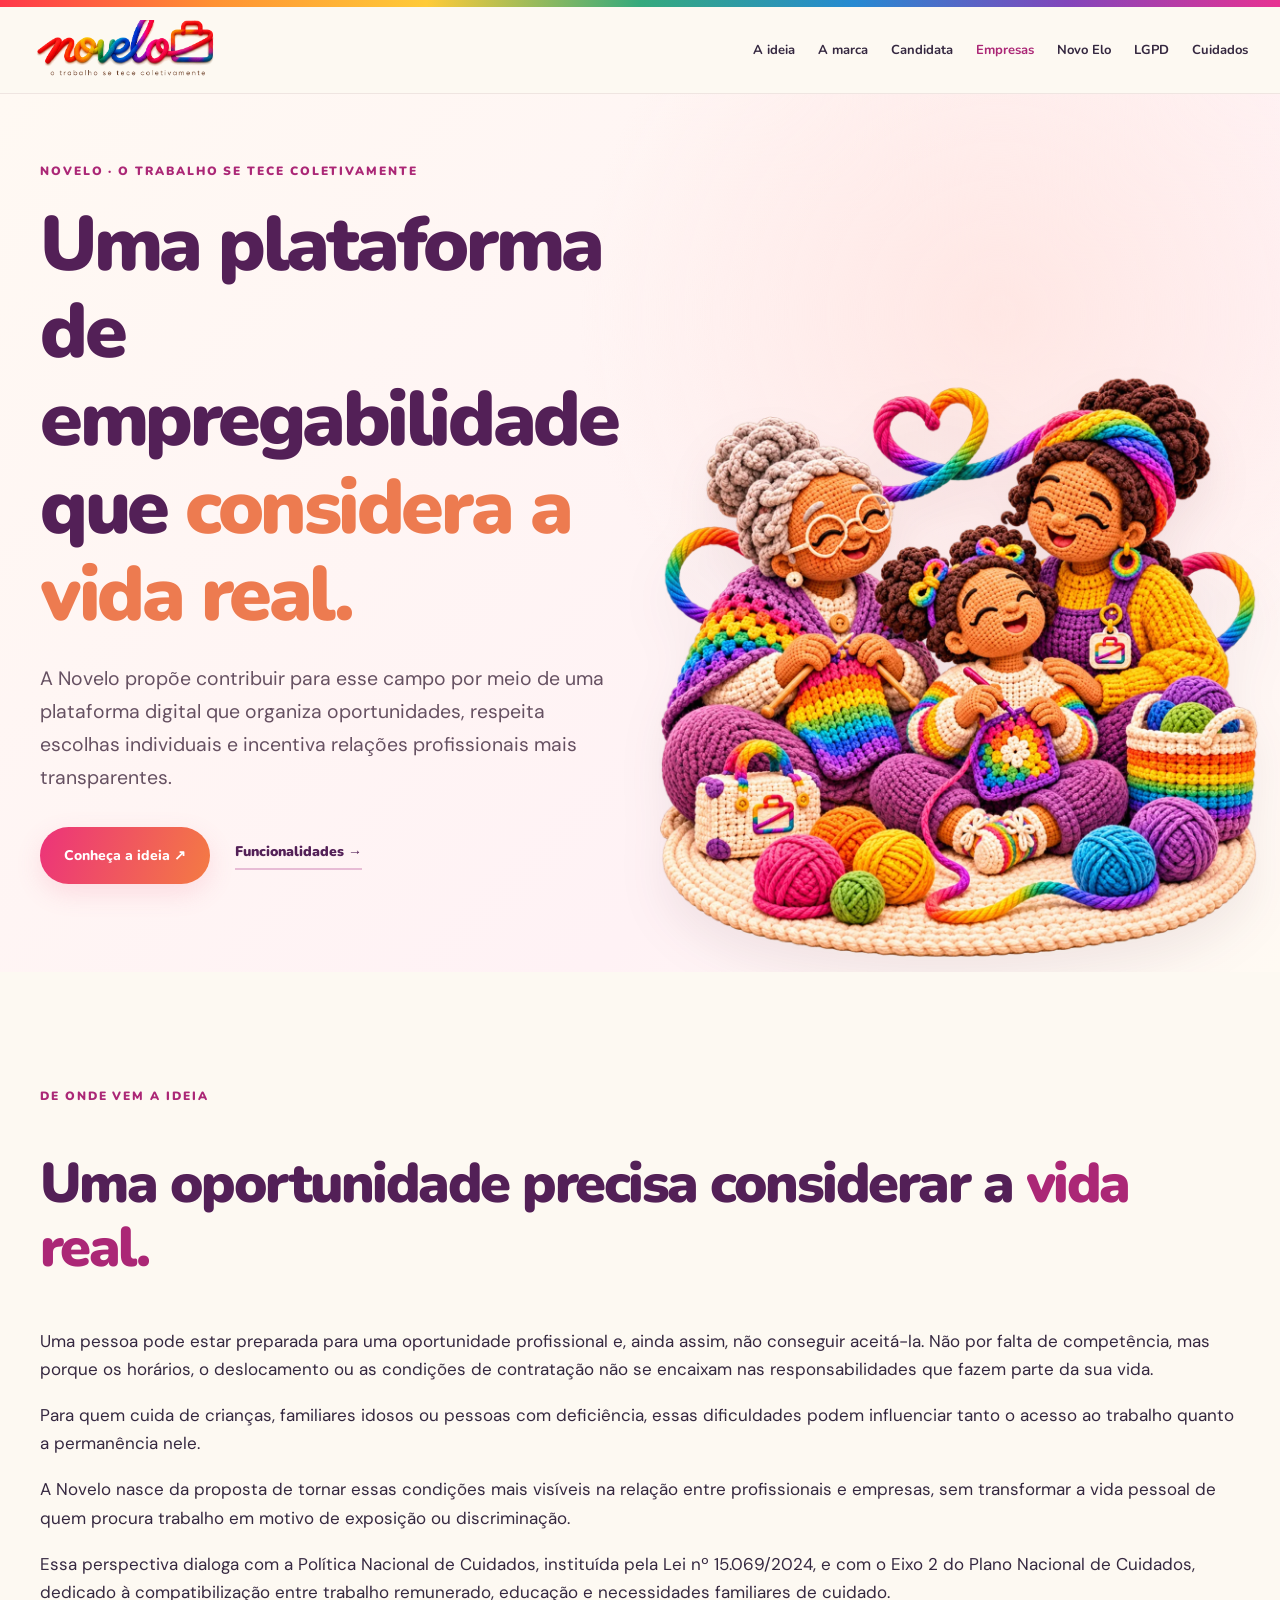
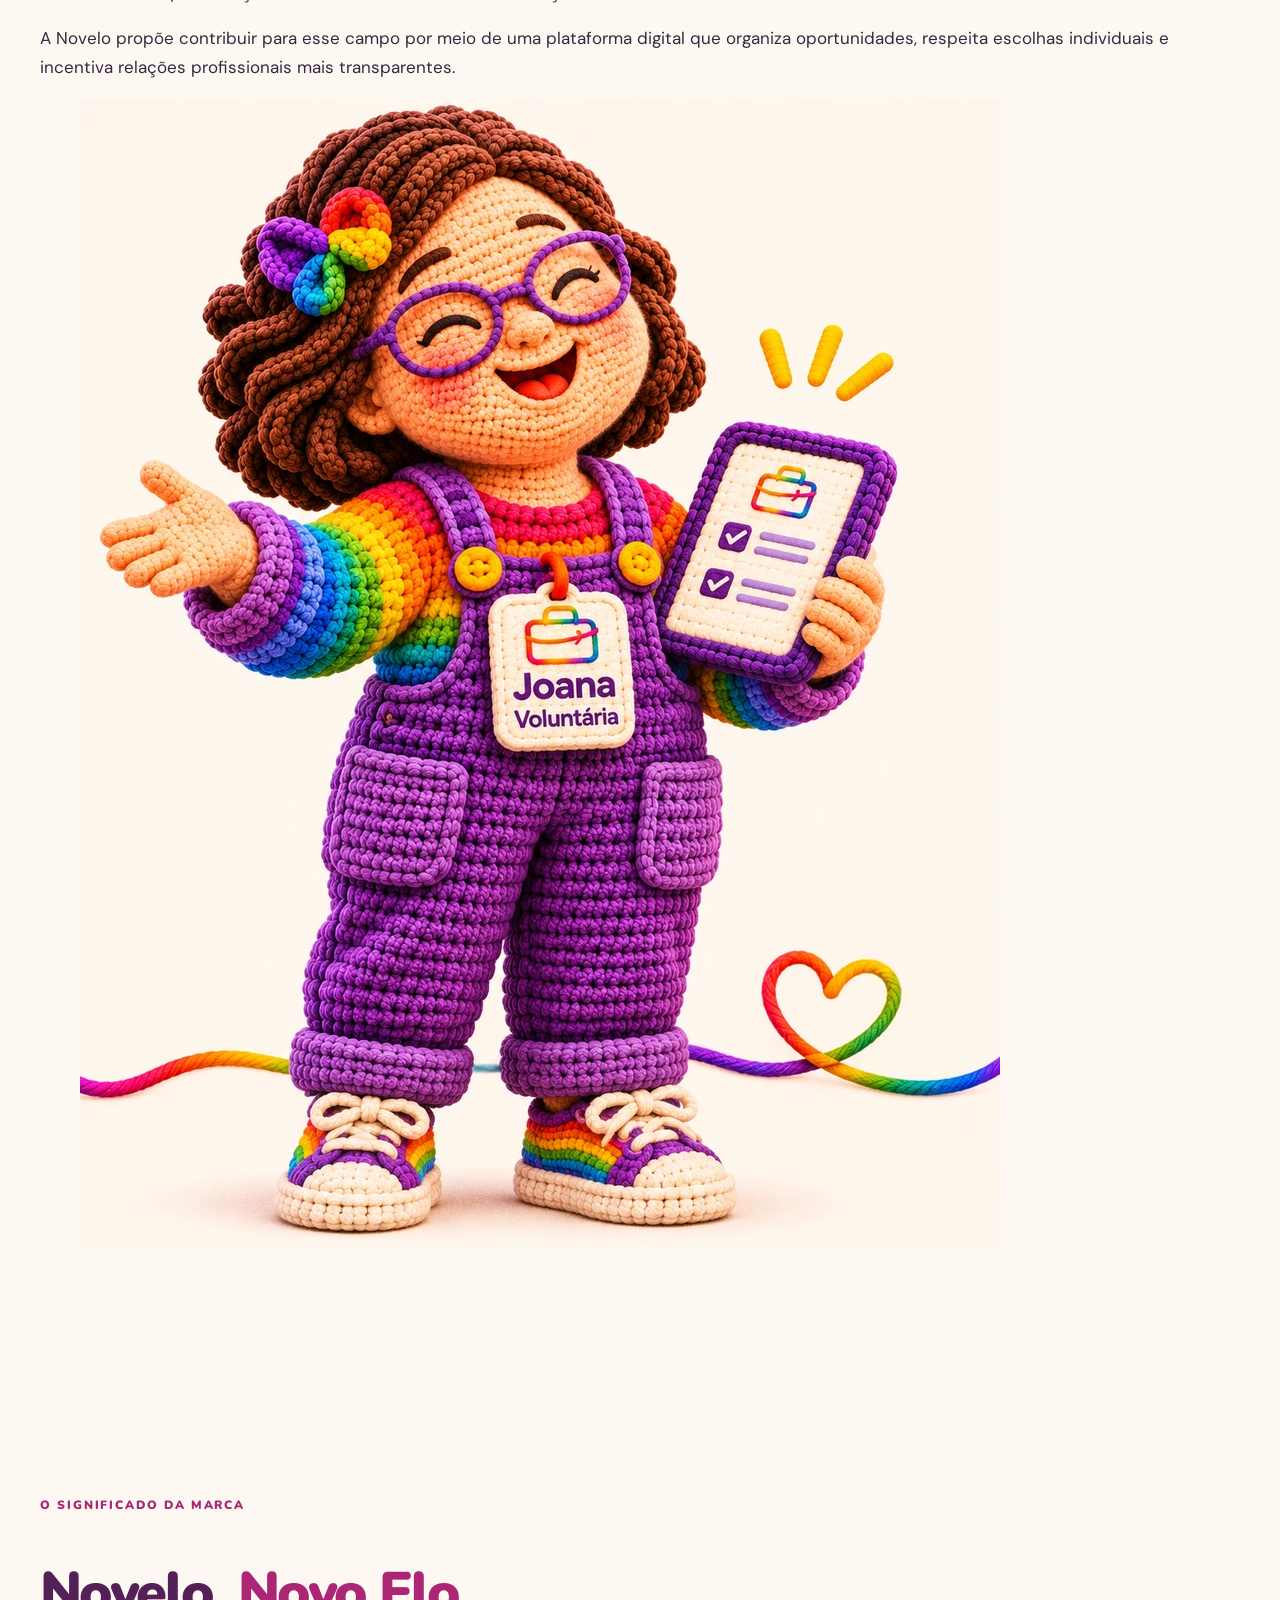
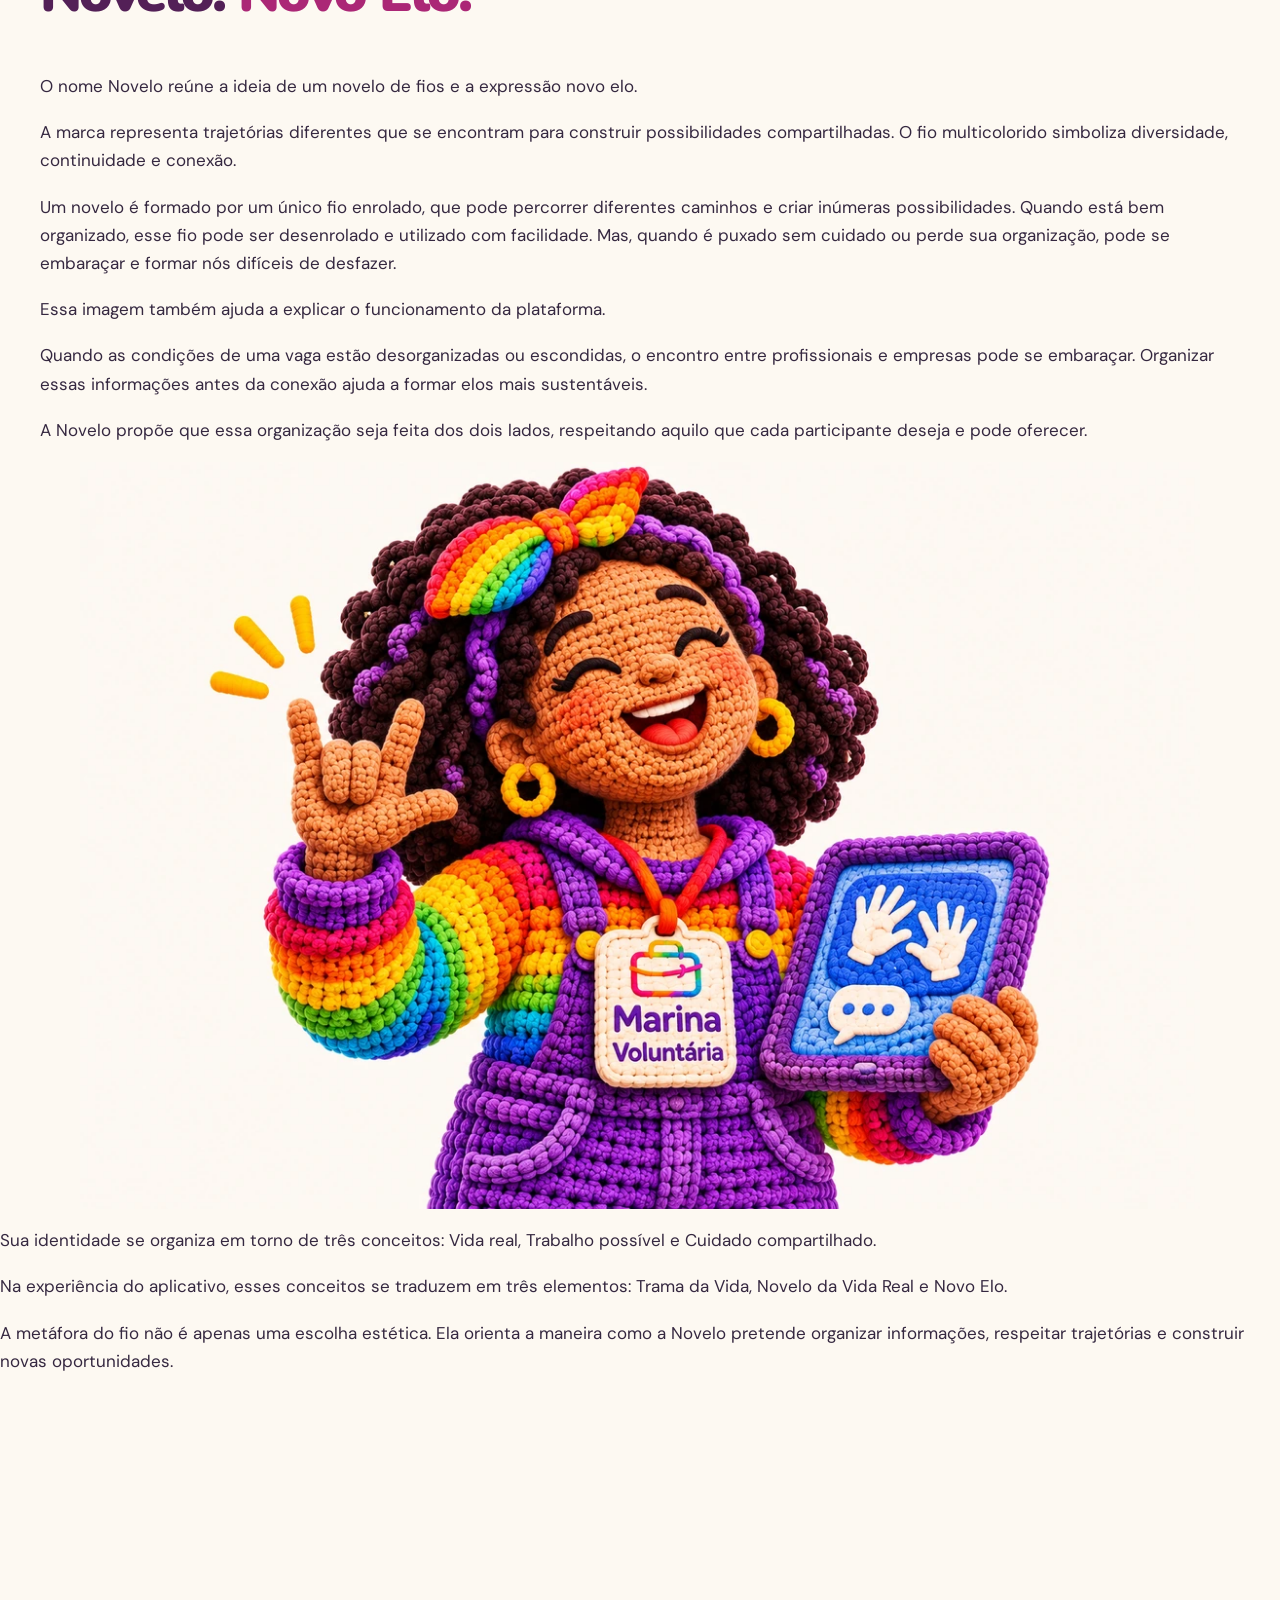
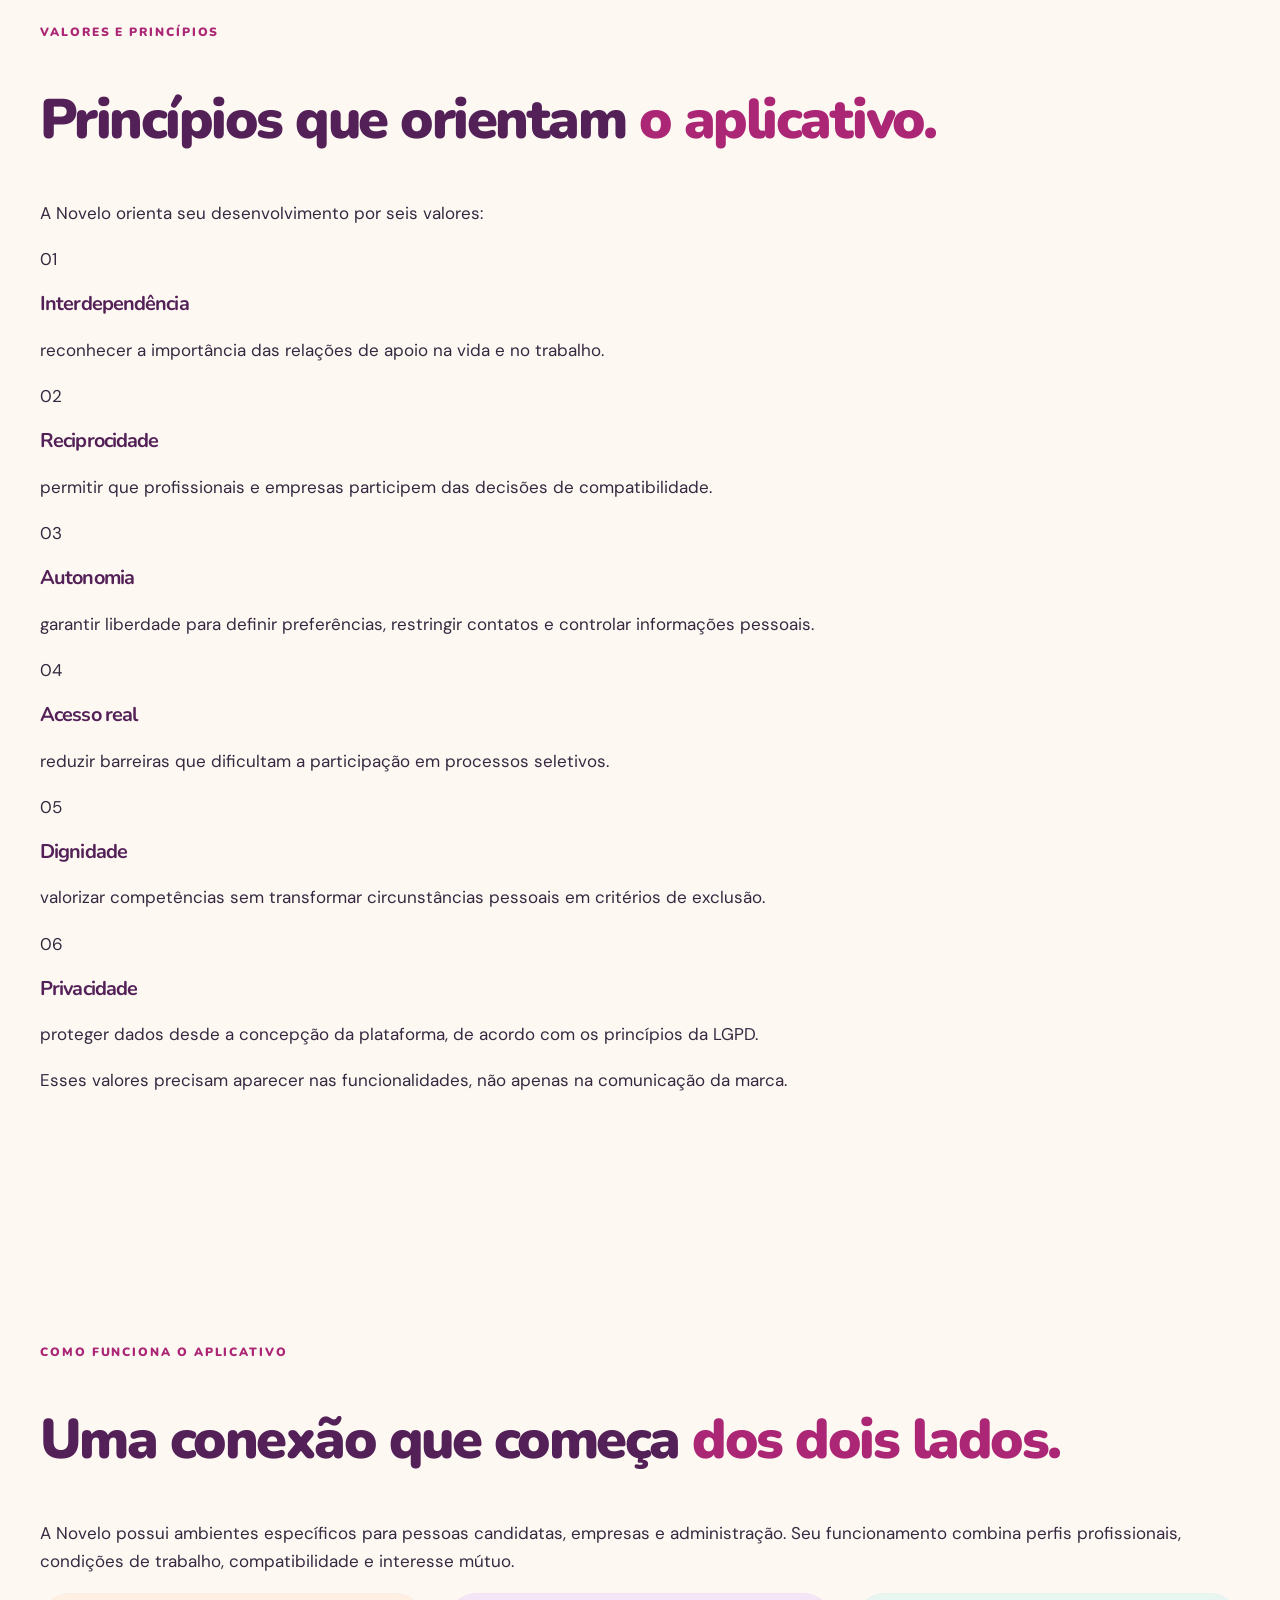
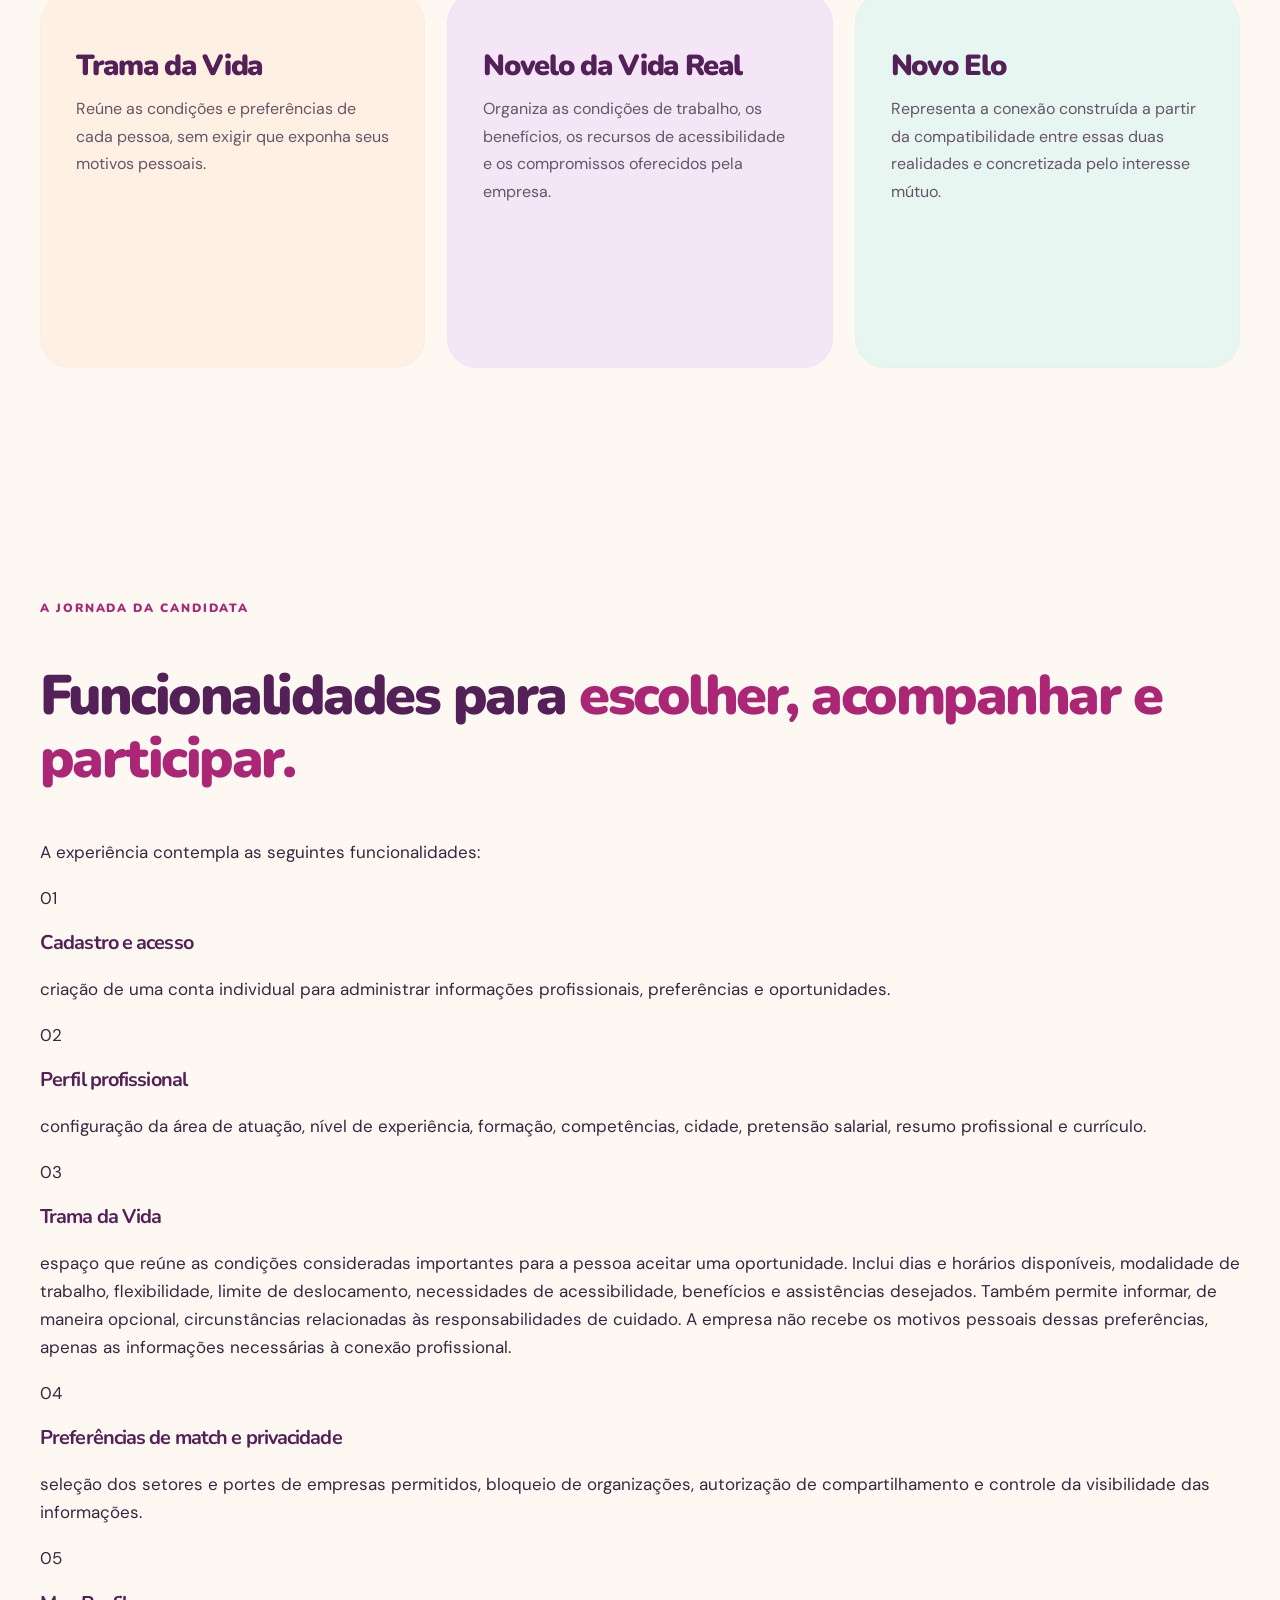
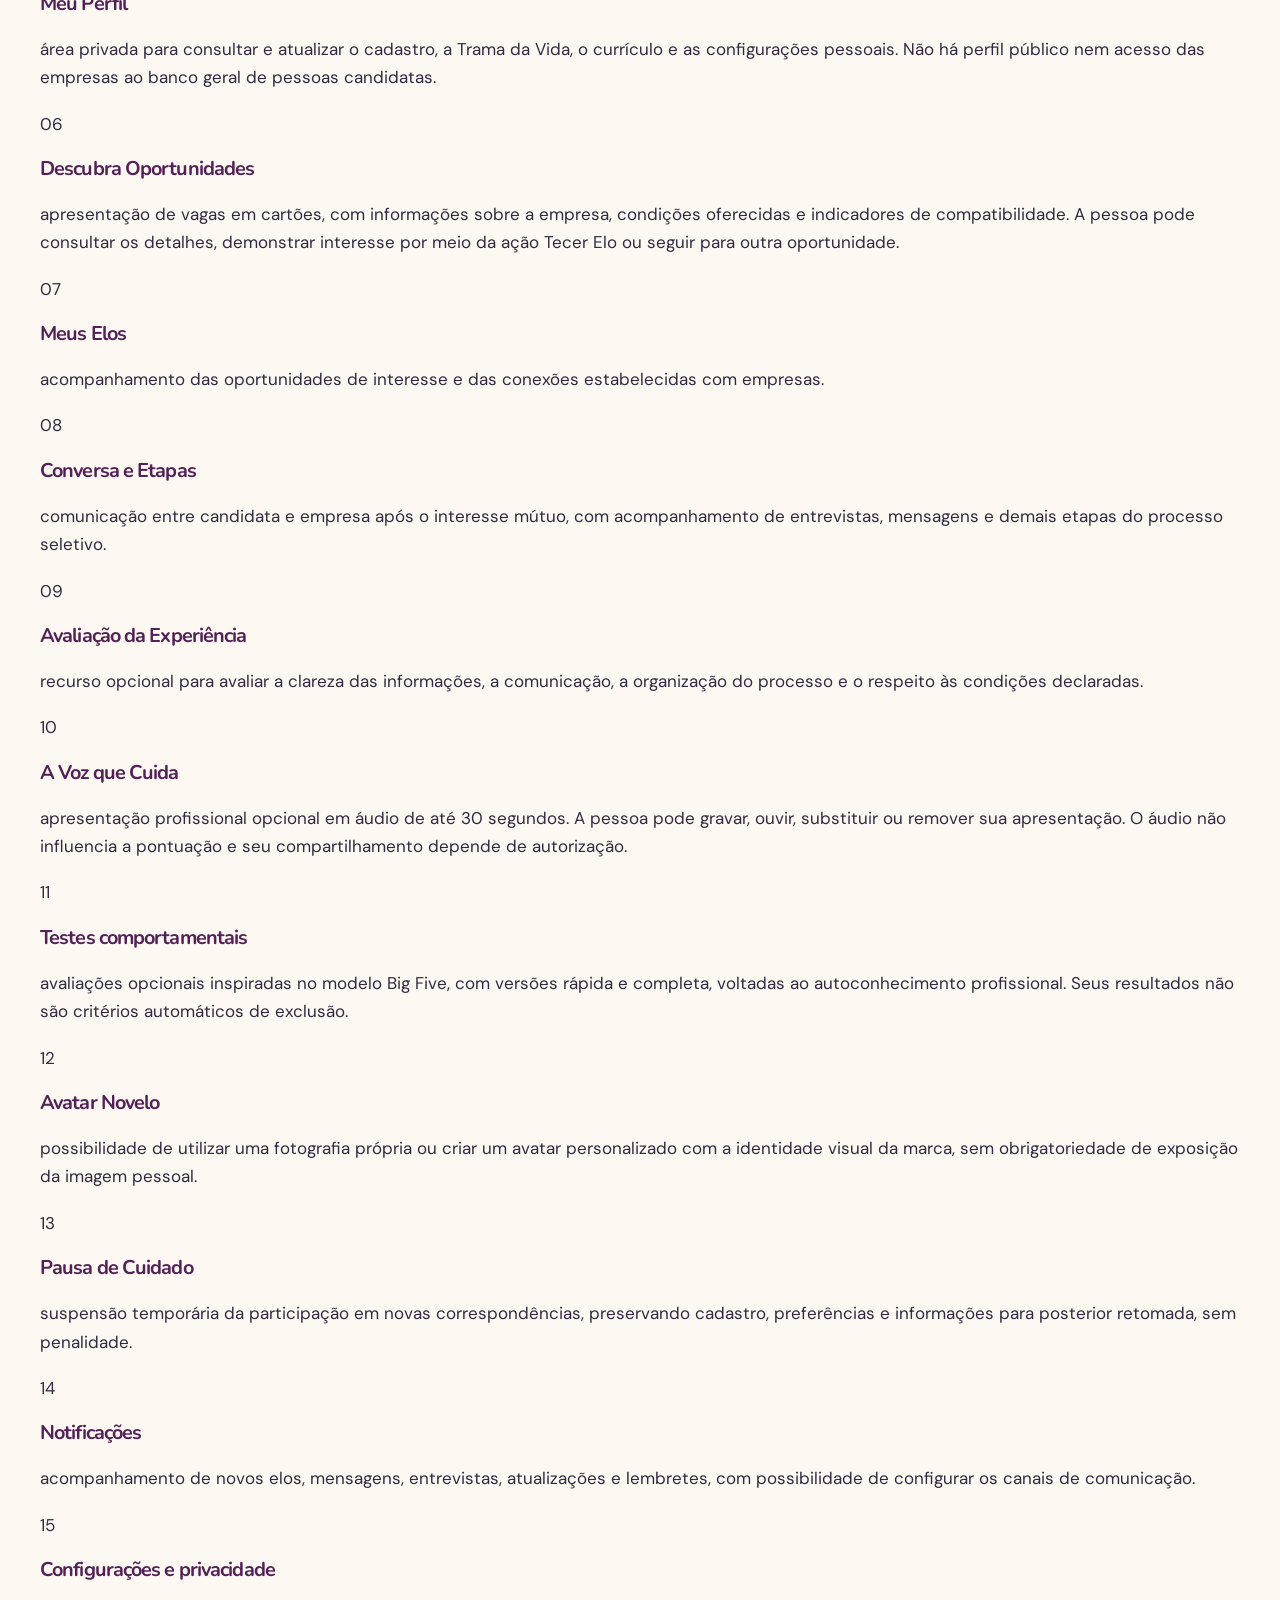
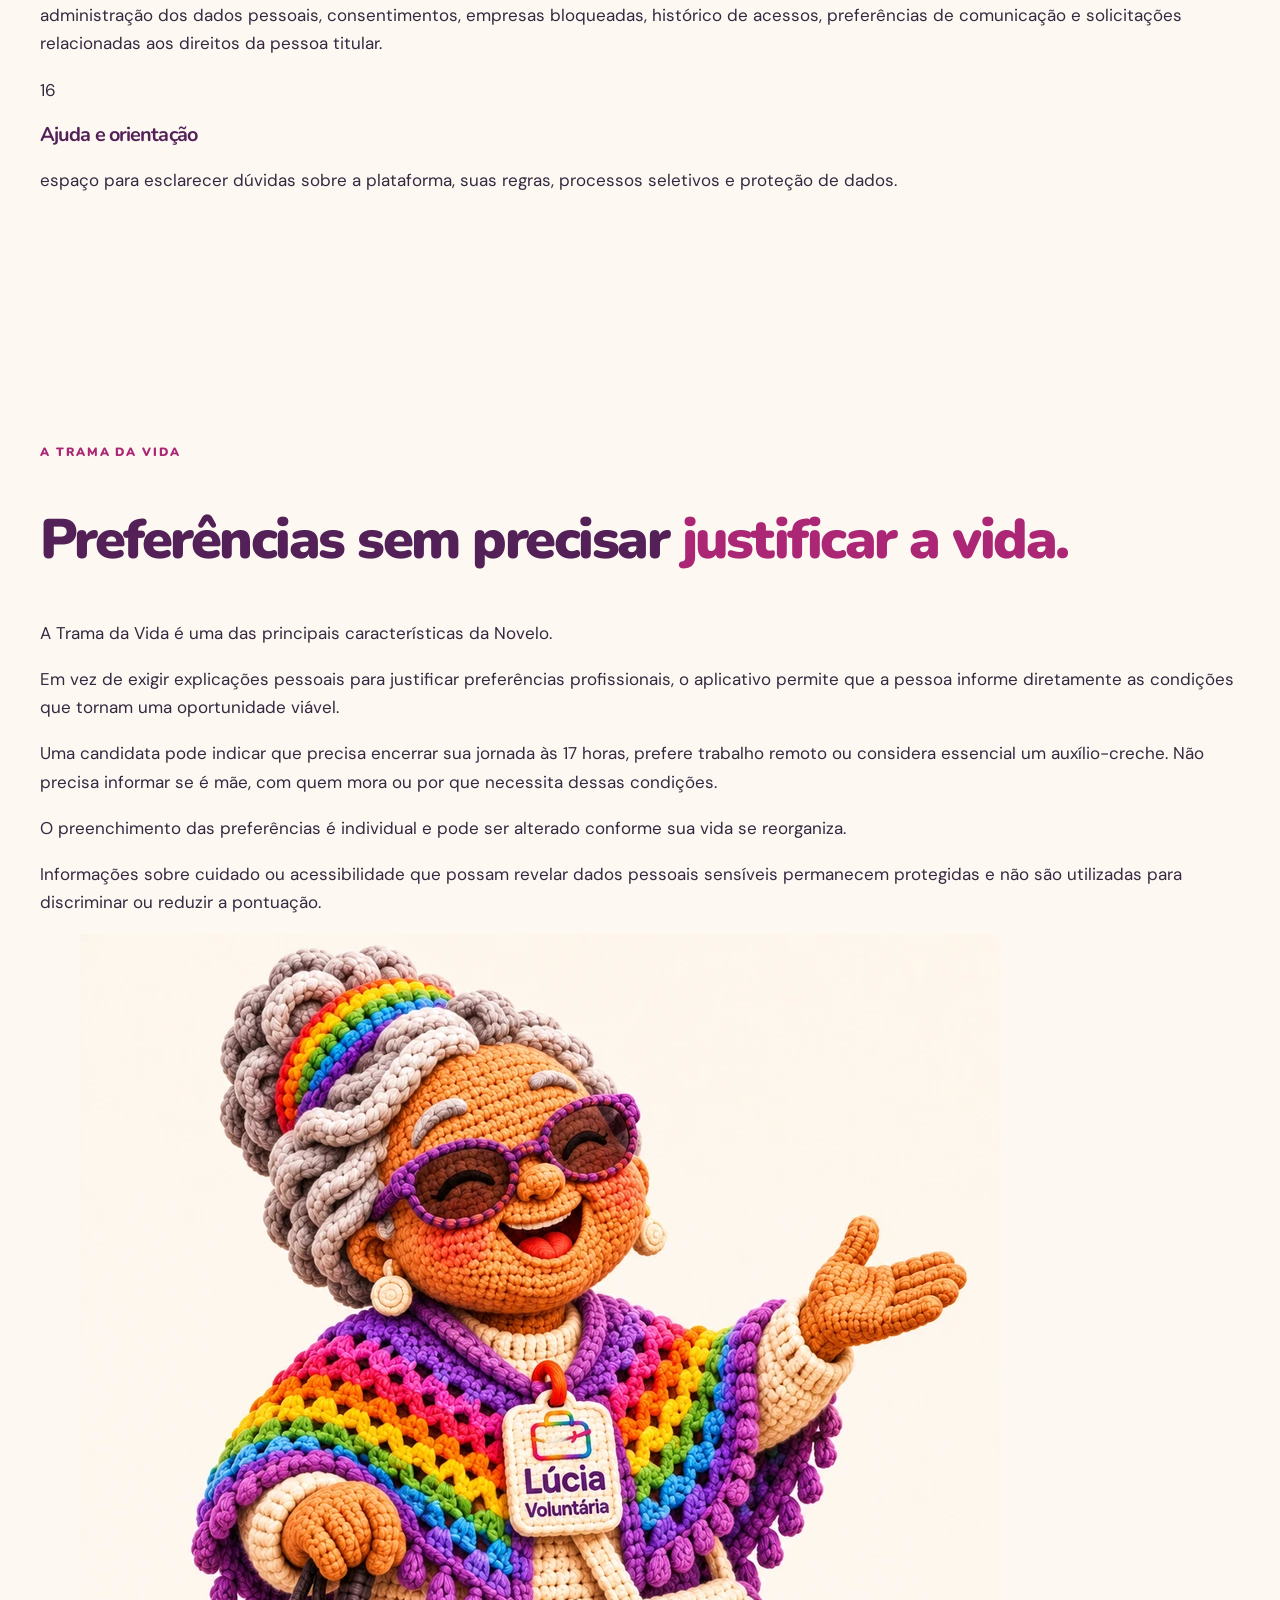
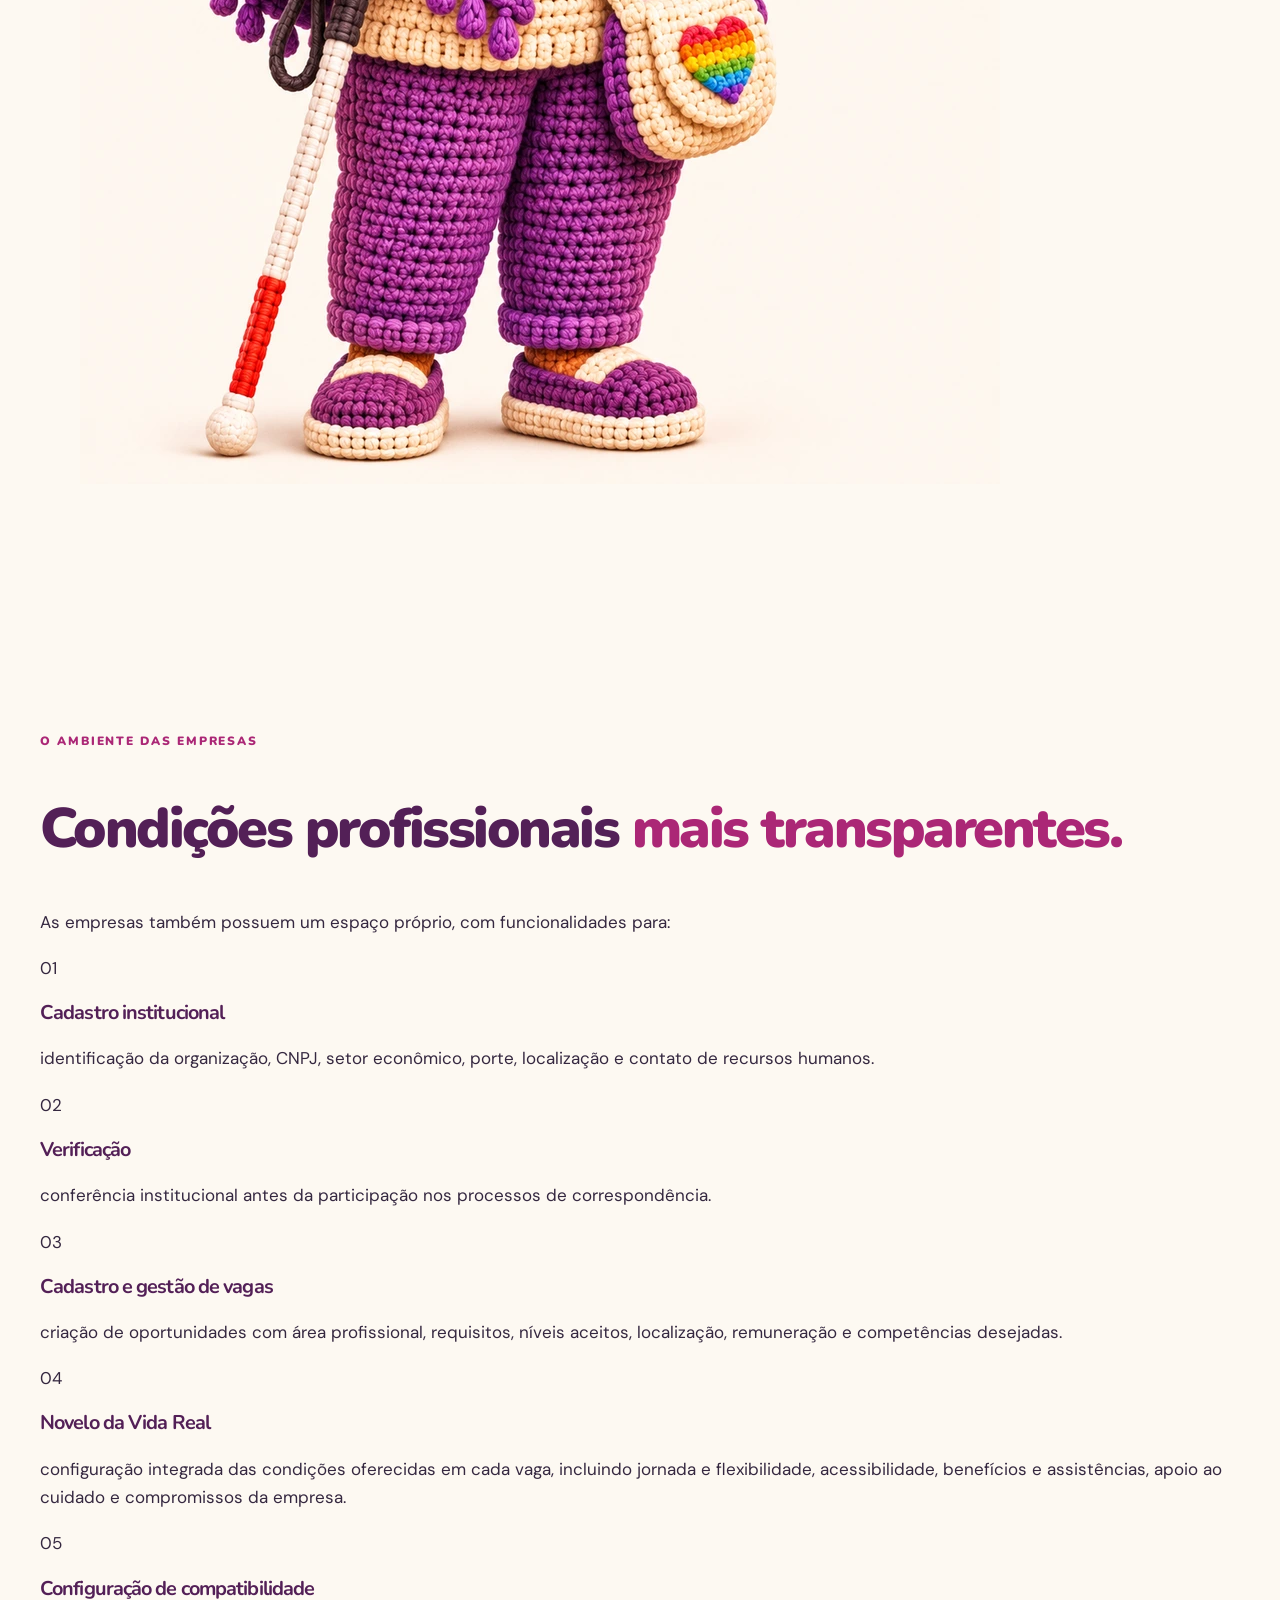
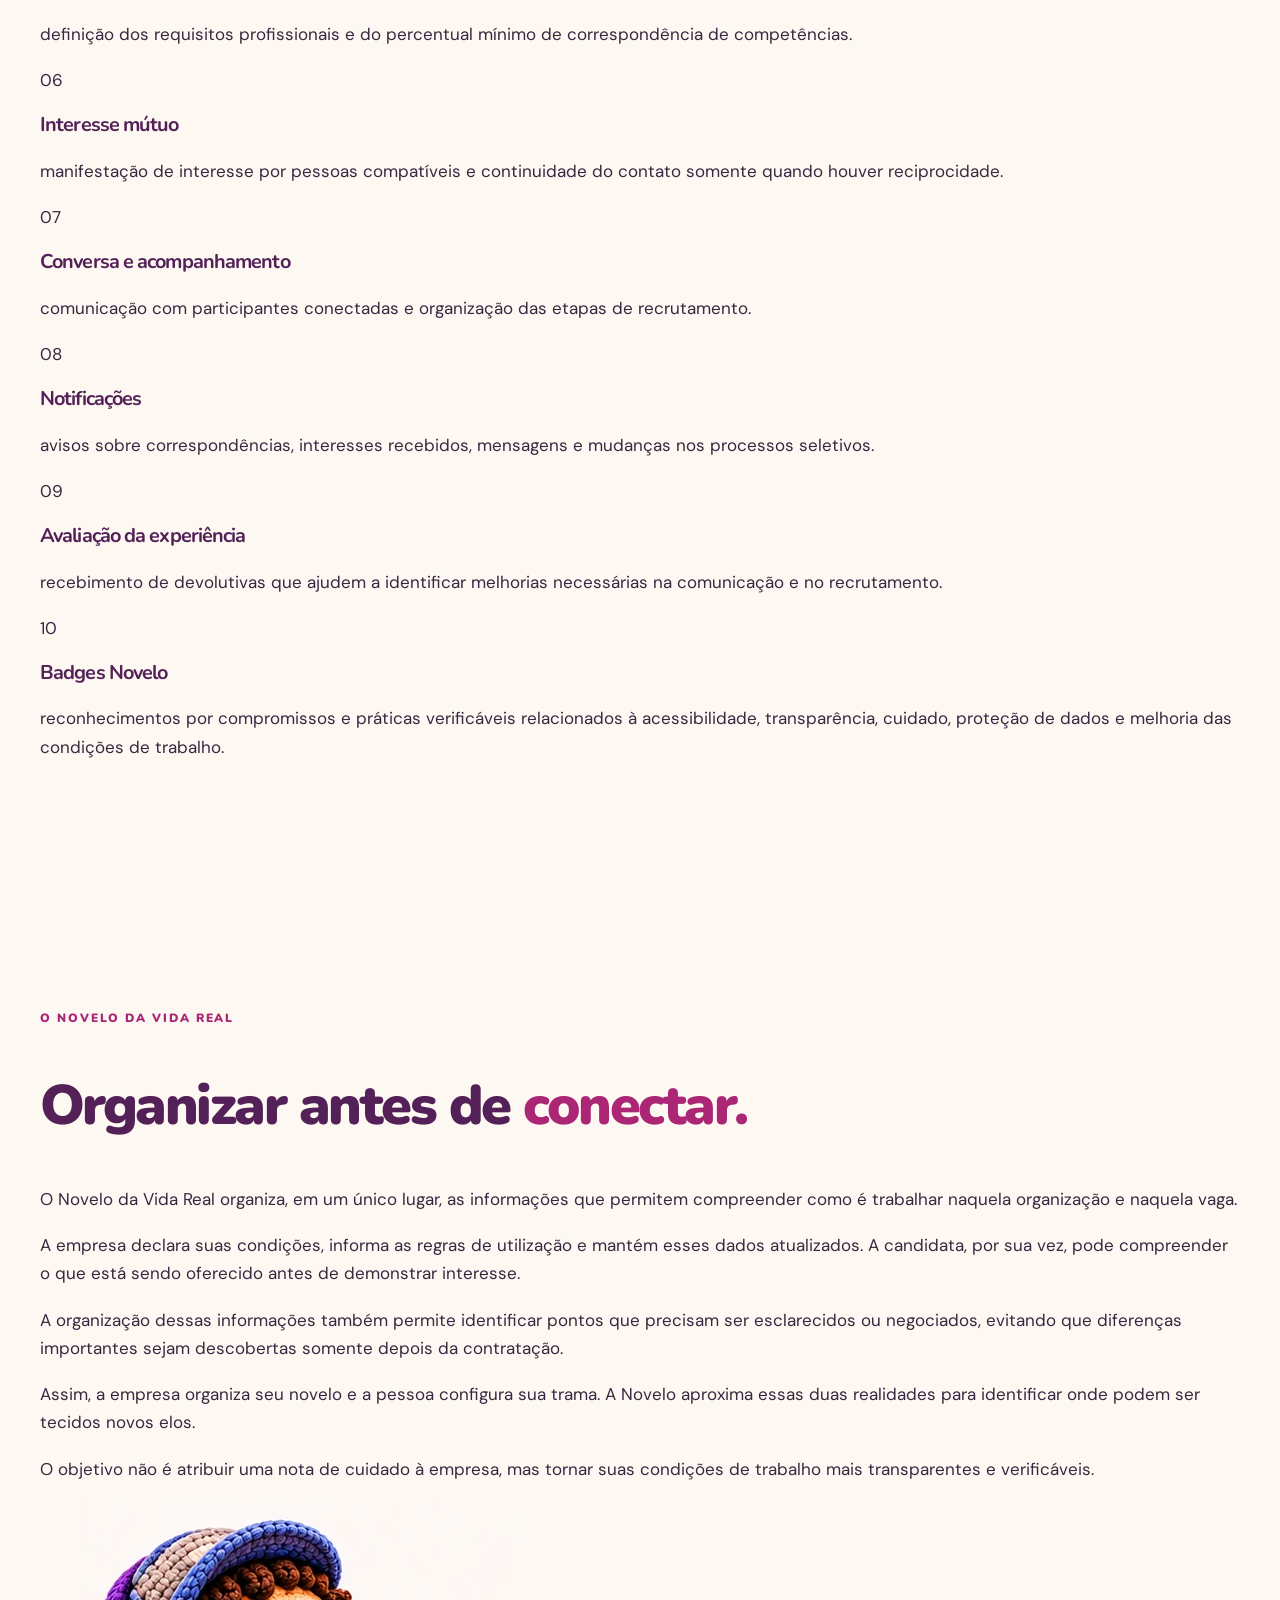
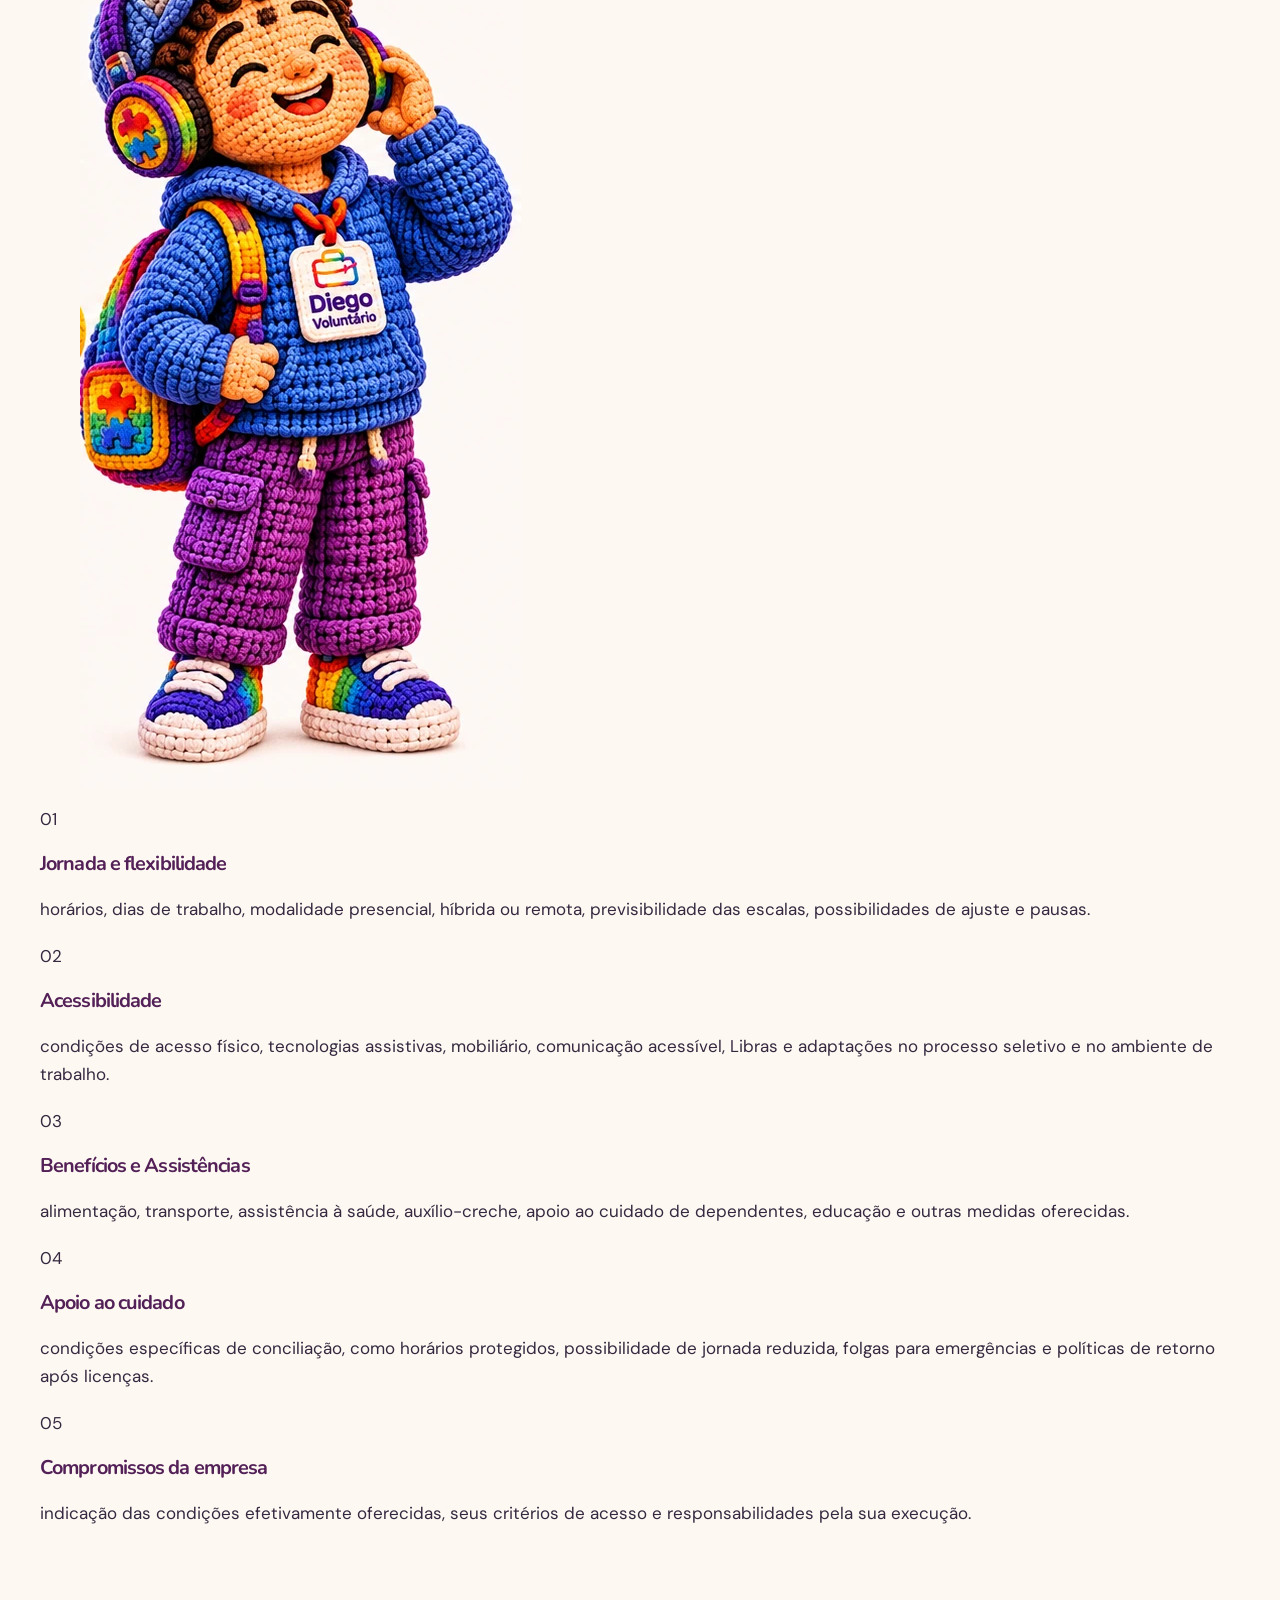
==== commit e4fa7eb6: "feat: aplicar texto aprovado, retirar mockups e distribuir voluntários no site institucional" ====
--- a/demo/index.html
+++ b/demo/index.html
@@ -13,36 +13,110 @@
 <header class="header"><div class="nav-shell">
   <a class="brand" href="#inicio" aria-label="Novelo, voltar ao início"><img src="assets/logo-novelo.png" alt="Novelo. O trabalho se tece coletivamente."></a>
   <button class="menu-button" id="menuToggle" aria-expanded="false" aria-controls="navMenu" aria-label="Abrir menu">☰</button>
-  <nav id="navMenu" class="nav" aria-label="Navegação principal"><a href="#ideia">A ideia</a><a href="#como-funciona">Como funciona</a><a href="#jornada">O aplicativo</a><a href="#empresas">Empresas</a><a href="#compromisso">Compromissos</a><a class="nav-cta" href="#contato">O futuro que tecemos <span aria-hidden="true">↗</span></a></nav>
+  <nav id="navMenu" class="nav" aria-label="Navegação principal"><a href="#ideia">A ideia</a><a href="#marca">A marca</a><a href="#jornada">Candidata</a><a href="#empresas">Empresas</a><a href="#novo-elo">Novo Elo</a><a href="#compromisso">LGPD</a><a href="#politica">Cuidados</a></nav>
 </div></header>
 <main id="conteudo">
-<section id="inicio" class="hero">
- <div class="hero-glow" aria-hidden="true"></div><div class="wrap hero-inner">
-  <div class="hero-copy" data-reveal><div class="eyebrow"><span class="sparkle">✳</span> CONEXÕES QUE CONSIDERAM A VIDA REAL</div>
-   <h1>Um novo elo entre <span>trabalho</span> e <span>vida.</span></h1>
-   <p class="hero-lead">A Novelo aproxima pessoas e empresas a partir das competências, das escolhas e das condições reais de cada oportunidade. Porque encontrar trabalho não deveria exigir abrir mão do cuidado.</p>
-   <div class="hero-actions"><a class="btn primary" href="#como-funciona">Conheça a Novelo <span aria-hidden="true">↗</span></a><a class="text-link" href="#jornada">Explore o aplicativo <span aria-hidden="true">→</span></a></div>
-  </div>
-  <div class="hero-visual" data-reveal><div class="hero-halo" aria-hidden="true"></div><img src="assets/hero-familia.webp" alt="Três gerações de pessoas em crochê tecendo juntas, conectadas por fios coloridos" fetchpriority="high"><div class="hero-note"><span class="note-star">✺</span> O trabalho se tece coletivamente.</div></div>
- </div><div class="hero-arc" aria-hidden="true"></div>
-</section>
-<section id="ideia" class="section section-thought"><div class="wrap"><div class="section-eyebrow" data-reveal>01. POR QUE EXISTIMOS</div><div class="thought-grid"><div data-reveal><h2>Uma vaga pode caber no currículo e <em>não caber na vida.</em></h2></div><div data-reveal><p>Uma pessoa pode ter experiência e todas as qualificações para trabalhar, mas encontrar barreiras nos horários, no deslocamento ou nas responsabilidades de cuidado.</p><p>A Novelo foi pensada para que essas condições participem da escolha, sem exigir que a pessoa exponha sua vida particular para justificar preferências.</p><div class="quote-line">Quando as condições de uma vaga estão escondidas ou desorganizadas, o encontro pode se embaraçar. Organizar antes de conectar ajuda a formar elos mais sustentáveis.</div></div></div></div></section>
-<section class="section story-band"><div class="wrap story-grid"><div class="story-photo" data-reveal><img loading="lazy" src="assets/familia-cuidado.webp" alt="Família de personagens de crochê reunida com expressões de carinho"></div><div class="story-copy" data-reveal><div class="section-eyebrow">O SIGNIFICADO DA MARCA</div><h2>Um fio. <span>Muitas possibilidades.</span></h2><p>Um novelo reúne um único fio enrolado. Quando esse fio está organizado, pode seguir diferentes caminhos, conectar pessoas e dar forma a novas histórias.</p><p>O nome <strong>Novelo</strong> também contém um <strong>novo elo</strong>: a possibilidade de construir relações profissionais mais transparentes, recíprocas e sustentáveis.</p></div></div></section>
-<section id="como-funciona" class="section how"><div class="wrap"><div class="section-intro" data-reveal><div class="section-eyebrow">02. COMO FUNCIONA</div><h2>Dois lados da história.<br><span>Um Novo Elo.</span></h2><p>Cada pessoa organiza suas preferências. Cada empresa apresenta as condições que oferece. A Novelo identifica onde elas podem se encontrar.</p></div><div class="concept-grid"><article class="concept peach" data-reveal><span class="concept-number">01</span><h3>Trama da Vida</h3><p>O espaço privado da candidata para configurar horários, modalidade, deslocamento, acessibilidade, benefícios desejados e contexto de cuidado opcional.</p><span class="concept-foot">O que faz sentido para mim</span></article><article class="concept violet" data-reveal><span class="concept-number">02</span><h3>Novelo da Vida Real</h3><p>O espaço da empresa para tornar claras as condições de cada vaga: jornada, acessibilidade, benefícios, assistências e compromissos de trabalho.</p><span class="concept-foot">O que a vaga oferece</span></article><article class="concept mint" data-reveal><span class="concept-number">03</span><h3>Novo Elo</h3><p>O sistema compara requisitos profissionais e condições de vida. A conexão só se concretiza quando existe interesse mútuo.</p><span class="concept-foot">O encontro dos dois lados</span></article></div></div></section>
-<section class="section ribbon-section"><div class="wrap ripple-inner" data-reveal><span>Competências</span><i>✦</i><span>Escolhas</span><i>✦</i><span>Cuidado</span><i>✦</i><span>Reciprocidade</span></div></section>
-<section id="jornada" class="section app-section"><div class="wrap"><div class="section-intro" data-reveal><div class="section-eyebrow">03. EXPERIÊNCIA NO APLICATIVO</div><h2>Uma jornada com <span>autonomia</span> do começo ao fim.</h2><p>Perfis privados, oportunidades claras e conexões construídas com consentimento. Os mockups ilustram a experiência planejada da plataforma.</p></div>
-<div class="app-feature feature-one"><div class="feature-copy" data-reveal><span class="feature-index">01 / PERFIL E PREFERÊNCIAS</span><h3>Seu perfil, <span>do seu jeito.</span></h3><p>Área profissional, formação, competências, experiência, localização, pretensão salarial e currículo, tudo organizado em um perfil que pode ser atualizado quando sua vida mudar.</p><ul class="checklist"><li>Trama da Vida com contexto de cuidado opcional</li><li>Preferências de acessibilidade, jornada e benefícios</li><li>Controle de privacidade e bloqueio de empresas</li></ul></div><div class="feature-art feature-art-phone" data-reveal><div class="art-orbit"></div><img loading="lazy" src="assets/mockup-perfil.webp" alt="Mockup de Meu Perfil no aplicativo Novelo"></div></div>
-<div class="app-feature feature-two"><div class="feature-art feature-art-phone" data-reveal><div class="art-orbit"></div><img loading="lazy" src="assets/mockup-vagas.webp" alt="Mockup Descubra Oportunidades, com vaga e informações de compatibilidade"></div><div class="feature-copy" data-reveal><span class="feature-index">02 / DESCOBERTA DE VAGAS</span><h3>Descubra oportunidades que <span>fazem sentido.</span></h3><p>As vagas aparecem em cartões com requisitos e condições objetivas, como modalidade, remuneração, horário, acessibilidade e apoios oferecidos.</p><ul class="checklist"><li>Indicadores separados de compatibilidade profissional e de vida real</li><li>Ver detalhes, passar uma vaga ou escolher <strong>Tecer Elo</strong></li><li>Sem penalidade por necessidades de cuidado ou acessibilidade</li></ul></div></div>
-<div class="app-feature feature-three"><div class="feature-copy" data-reveal><span class="feature-index">03 / CONEXÕES E ACOMPANHAMENTO</span><h3>Quando o interesse é mútuo, nasce um <span>elo.</span></h3><p>Com a conexão autorizada, a pessoa acompanha seus processos, conversa com a empresa, organiza entrevistas e recebe atualizações sobre as próximas etapas.</p><ul class="checklist"><li>Meus Elos: processos ativos, pendentes e concluídos</li><li>Conversa e Etapas com acompanhamento do processo</li><li>Avaliação opcional da experiência</li></ul></div><div class="feature-art feature-art-wide" data-reveal><img loading="lazy" src="assets/mockup-conversa.webp" alt="Mockup da jornada de conversa e etapas de seleção no Novelo"></div></div>
-<div class="feedback-feature"><div class="feedback-copy" data-reveal><span class="feature-index">04 / AVALIAÇÃO DA EXPERIÊNCIA</span><h3>O processo também precisa <span>ouvir quem participa.</span></h3><p>Ao final das etapas, a candidata pode avaliar de forma opcional a comunicação, o acolhimento, a organização e o respeito às condições que declarou.</p><p>As devolutivas ajudam a empresa a melhorar seus processos, com proteção de dados e sem exposição pública da pessoa.</p></div><div class="feedback-visual" data-reveal><img loading="lazy" src="assets/mockup-avaliacao.webp" alt="Mockup da avaliação da experiência da candidata, em uma tela do aplicativo Novelo"></div></div>
-<div class="mini-features"><article data-reveal><span class="mini-icon">◉</span><h4>A Voz que Cuida</h4><p>Apresentação em áudio de até 30 segundos, facultativa e sob autorização.</p></article><article data-reveal><span class="mini-icon">✳</span><h4>Avatar Novelo</h4><p>Foto ou avatar personalizado, sem obrigação de expor a imagem pessoal.</p></article><article data-reveal><span class="mini-icon">◌</span><h4>Pausa de Cuidado</h4><p>Interrupção temporária das correspondências, sem perder o perfil.</p></article><article data-reveal><span class="mini-icon">♡</span><h4>Autoconhecimento</h4><p>Teste comportamental opcional, sem uso eliminatório automático.</p></article></div>
-</div></section>
-<section id="empresas" class="section companies"><div class="wrap companies-grid"><div class="companies-copy" data-reveal><div class="section-eyebrow">04. AMBIENTE DAS EMPRESAS</div><h2>Uma vaga mais clara começa com uma empresa <span>mais transparente.</span></h2><p>No Novelo da Vida Real, a empresa informa o que existe de verdade em cada oportunidade. Assim, a candidata pode compreender suas condições antes do contato.</p><div class="company-list"><div><b>Jornada e flexibilidade</b><span>Horários, escalas, modalidade remota ou presencial e previsibilidade.</span></div><div><b>Acessibilidade</b><span>Condições físicas, tecnológicas, comunicacionais e ajustes no processo.</span></div><div><b>Benefícios e Assistências</b><span>Transporte, alimentação, saúde, auxílio-creche e apoio a dependentes.</span></div><div><b>Cuidado e permanência</b><span>Conciliação, retorno de licenças e compromissos de acompanhamento.</span></div></div></div><div class="companies-image" data-reveal><img loading="lazy" src="assets/casal.webp" alt="Dois personagens de crochê criando juntos um coração vermelho"></div></div></section>
-<section class="section badges"><div class="wrap badges-grid"><div data-reveal><div class="section-eyebrow">05. GAMIFICAÇÃO COLABORATIVA</div><h2>Reconhecer avanços.<br><span>Não criar disputas.</span></h2><p>Os badges da Novelo valorizam compromissos verificáveis das empresas, sem ranking ou corrida por pontos. Cada reconhecimento representa um passo na construção coletiva de melhores condições de trabalho.</p></div><div class="badge-list" data-reveal><span>✦ Transparência</span><span>✦ Acessibilidade</span><span>✦ Cuidado Compartilhado</span><span>✦ Escuta</span><span>✦ Permanência</span><span>✦ Privacidade</span></div></div></section>
-<section id="compromisso" class="section privacy"><div class="wrap privacy-grid"><div class="privacy-art" data-reveal><img loading="lazy" src="assets/acessibilidade.webp" alt="Pessoa de crochê em cadeira de rodas tecendo um coração"></div><div class="privacy-copy" data-reveal><div class="section-eyebrow">06. UM COMPROMISSO ESTRUTURANTE</div><h2>Cuidar dos dados também é <span>cuidar das pessoas.</span></h2><p>A Novelo incorpora os princípios da Lei Geral de Proteção de Dados Pessoais desde a concepção do aplicativo.</p><ul class="checklist"><li>Cadastro com coleta mínima de dados</li><li>Perfil privado, sem acesso a um banco público de candidatas</li><li>Compartilhamento autorizado após interesse mútuo</li><li>Proteção das informações de cuidado e acessibilidade</li><li>Direito de editar, pausar, revogar e excluir informações</li><li>Voz, imagem e autoconhecimento sempre opcionais</li></ul></div></div></section>
-<section class="section policy"><div class="wrap policy-grid"><div data-reveal><div class="section-eyebrow">07. POLÍTICA NACIONAL DE CUIDADOS</div><h2>O cuidado faz parte da vida. <span>O trabalho precisa reconhecer isso.</span></h2><p>A Novelo dialoga com a Política Nacional de Cuidados, instituída pela Lei nº 15.069/2024, e com a compatibilização entre trabalho remunerado e responsabilidades de cuidado prevista no Plano Nacional de Cuidados.</p><p>Seu propósito não é substituir serviços públicos ou obrigações trabalhistas, mas oferecer ferramentas para tornar oportunidades e compromissos mais claros, incluindo o retorno e a permanência no emprego.</p></div><div class="policy-photo" data-reveal><img loading="lazy" src="assets/abraco.webp" alt="Personagens de crochê abraçadas, conectadas por fios coloridos"></div></div></section>
-<section class="section community"><div class="wrap community-inner"><div class="community-copy" data-reveal><div class="section-eyebrow">PESSOAS, EMPRESAS E RESPONSABILIDADES COMPARTILHADAS</div><h2>Cada trajetória importa.<br><span>Todos os elos contam.</span></h2><p>Construir melhores oportunidades exige escuta, acessibilidade, compromisso e colaboração.</p></div><div class="community-art" data-reveal><img loading="lazy" src="assets/voluntarios.webp" alt="Grupo de voluntários Novelo em crochê, com personagens diversos"></div></div></section>
-<section id="contato" class="section closing"><div class="wrap closing-inner" data-reveal><div class="eyebrow">O FUTURO QUE QUEREMOS TECER</div><h2>Para que ninguém precise escolher entre <span>cuidar, viver e ter oportunidades.</span></h2><p>O trabalho se tece coletivamente.</p><img src="assets/logo-novelo.png" alt="Novelo, o trabalho se tece coletivamente" loading="lazy"></div></section>
-</main>
-<footer class="footer"><div class="wrap foot-inner"><span>© Novelo · O trabalho se tece coletivamente.</span><span>Apresentação institucional · Projeto em desenvolvimento</span><a href="#inicio">Voltar ao início ↑</a></div></footer>
+<section class="hero" id="inicio"><div class="wrap hero-inner">
+ <div class="hero-copy" data-reveal><div class="eyebrow">NOVELO · O TRABALHO SE TECE COLETIVAMENTE</div><h1>Uma plataforma de empregabilidade que <span>considera a vida real.</span></h1>
+ <p class="hero-lead">A Novelo propõe contribuir para esse campo por meio de uma plataforma digital que organiza oportunidades, respeita escolhas individuais e incentiva relações profissionais mais transparentes.</p>
+ <div class="hero-actions"><a class="btn primary" href="#ideia">Conheça a ideia ↗</a><a class="text-link" href="#jornada">Funcionalidades →</a></div></div>
+ <div class="hero-visual" data-reveal><img src="assets/hero-familia.webp" alt="Três gerações tecendo juntas em crochê"></div></div></section>
+<section class="section" id="ideia"><div class="wrap split-section"><div><div class="section-eyebrow">DE ONDE VEM A IDEIA</div><h2>Uma oportunidade precisa considerar a <em>vida real.</em></h2><p>Uma pessoa pode estar preparada para uma oportunidade profissional e, ainda assim, não conseguir aceitá-la. Não por falta de competência, mas porque os horários, o deslocamento ou as condições de contratação não se encaixam nas responsabilidades que fazem parte da sua vida.</p>
+<p>Para quem cuida de crianças, familiares idosos ou pessoas com deficiência, essas dificuldades podem influenciar tanto o acesso ao trabalho quanto a permanência nele.</p>
+<p>A Novelo nasce da proposta de tornar essas condições mais visíveis na relação entre profissionais e empresas, sem transformar a vida pessoal de quem procura trabalho em motivo de exposição ou discriminação.</p>
+<p>Essa perspectiva dialoga com a Política Nacional de Cuidados, instituída pela Lei nº 15.069/2024, e com o Eixo 2 do Plano Nacional de Cuidados, dedicado à compatibilização entre trabalho remunerado, educação e necessidades familiares de cuidado.</p>
+<p>A Novelo propõe contribuir para esse campo por meio de uma plataforma digital que organiza oportunidades, respeita escolhas individuais e incentiva relações profissionais mais transparentes.</p></div><figure class="portrait " data-reveal><img loading="lazy" src="../assets/joana_voluntaria.svg" alt="Joana, voluntária da Novelo"></figure></div></section>
+<section class="section section-tinted" id="marca"><div class="wrap split-section"><div><div class="section-eyebrow">O SIGNIFICADO DA MARCA</div><h2>Novelo. <em>Novo Elo.</em></h2><p>O nome Novelo reúne a ideia de um novelo de fios e a expressão novo elo.</p>
+<p>A marca representa trajetórias diferentes que se encontram para construir possibilidades compartilhadas. O fio multicolorido simboliza diversidade, continuidade e conexão.</p>
+<p>Um novelo é formado por um único fio enrolado, que pode percorrer diferentes caminhos e criar inúmeras possibilidades. Quando está bem organizado, esse fio pode ser desenrolado e utilizado com facilidade. Mas, quando é puxado sem cuidado ou perde sua organização, pode se embaraçar e formar nós difíceis de desfazer.</p>
+<p>Essa imagem também ajuda a explicar o funcionamento da plataforma.</p>
+<p>Quando as condições de uma vaga estão desorganizadas ou escondidas, o encontro entre profissionais e empresas pode se embaraçar. Organizar essas informações antes da conexão ajuda a formar elos mais sustentáveis.</p>
+<p>A Novelo propõe que essa organização seja feita dos dois lados, respeitando aquilo que cada participante deseja e pode oferecer.</p></div><figure class="portrait " data-reveal><img loading="lazy" src="../assets/marina_voluntaria.svg" alt="Marina, voluntária da Novelo"></figure></div><div class="full-row"><p>Sua identidade se organiza em torno de três conceitos: Vida real, Trabalho possível e Cuidado compartilhado.</p>
+<p>Na experiência do aplicativo, esses conceitos se traduzem em três elementos: Trama da Vida, Novelo da Vida Real e Novo Elo.</p>
+<p>A metáfora do fio não é apenas uma escolha estética. Ela orienta a maneira como a Novelo pretende organizar informações, respeitar trajetórias e construir novas oportunidades.</p></div></div></section>
+<section class="section" id="como-funciona"><div class="wrap"><div class="section-eyebrow">VALORES E PRINCÍPIOS</div><h2>Princípios que orientam <em>o aplicativo.</em></h2><p>A Novelo orienta seu desenvolvimento por seis valores:</p><div class="card-grid"><article class="item-card" data-reveal><span class="item-number">01</span><h3>Interdependência</h3><p>reconhecer a importância das relações de apoio na vida e no trabalho.</p></article>
+<article class="item-card" data-reveal><span class="item-number">02</span><h3>Reciprocidade</h3><p>permitir que profissionais e empresas participem das decisões de compatibilidade.</p></article>
+<article class="item-card" data-reveal><span class="item-number">03</span><h3>Autonomia</h3><p>garantir liberdade para definir preferências, restringir contatos e controlar informações pessoais.</p></article>
+<article class="item-card" data-reveal><span class="item-number">04</span><h3>Acesso real</h3><p>reduzir barreiras que dificultam a participação em processos seletivos.</p></article>
+<article class="item-card" data-reveal><span class="item-number">05</span><h3>Dignidade</h3><p>valorizar competências sem transformar circunstâncias pessoais em critérios de exclusão.</p></article>
+<article class="item-card" data-reveal><span class="item-number">06</span><h3>Privacidade</h3><p>proteger dados desde a concepção da plataforma, de acordo com os princípios da LGPD.</p></article></div><p>Esses valores precisam aparecer nas funcionalidades, não apenas na comunicação da marca.</p></div></section>
+<section class="section section-tinted" id="conceitos"><div class="wrap"><div class="section-eyebrow">COMO FUNCIONA O APLICATIVO</div><h2>Uma conexão que começa <em>dos dois lados.</em></h2><p>A Novelo possui ambientes específicos para pessoas candidatas, empresas e administração. Seu funcionamento combina perfis profissionais, condições de trabalho, compatibilidade e interesse mútuo.</p><div class="concept-grid"><article class="concept peach"><h3>Trama da Vida</h3><p>Reúne as condições e preferências de cada pessoa, sem exigir que exponha seus motivos pessoais.</p></article><article class="concept violet"><h3>Novelo da Vida Real</h3><p>Organiza as condições de trabalho, os benefícios, os recursos de acessibilidade e os compromissos oferecidos pela empresa.</p></article><article class="concept mint"><h3>Novo Elo</h3><p>Representa a conexão construída a partir da compatibilidade entre essas duas realidades e concretizada pelo interesse mútuo.</p></article></div></div></section>
+<section class="section" id="jornada"><div class="wrap"><div class="section-eyebrow">A JORNADA DA CANDIDATA</div><h2>Funcionalidades para <em>escolher, acompanhar e participar.</em></h2><p>A experiência contempla as seguintes funcionalidades:</p><div class="feature-catalog"><article class="item-card" data-reveal><span class="item-number">01</span><h3>Cadastro e acesso</h3><p>criação de uma conta individual para administrar informações profissionais, preferências e oportunidades.</p></article>
+<article class="item-card" data-reveal><span class="item-number">02</span><h3>Perfil profissional</h3><p>configuração da área de atuação, nível de experiência, formação, competências, cidade, pretensão salarial, resumo profissional e currículo.</p></article>
+<article class="item-card" data-reveal><span class="item-number">03</span><h3>Trama da Vida</h3><p>espaço que reúne as condições consideradas importantes para a pessoa aceitar uma oportunidade. Inclui dias e horários disponíveis, modalidade de trabalho, flexibilidade, limite de deslocamento, necessidades de acessibilidade, benefícios e assistências desejados. Também permite informar, de maneira opcional, circunstâncias relacionadas às responsabilidades de cuidado. A empresa não recebe os motivos pessoais dessas preferências, apenas as informações necessárias à conexão profissional.</p></article>
+<article class="item-card" data-reveal><span class="item-number">04</span><h3>Preferências de match e privacidade</h3><p>seleção dos setores e portes de empresas permitidos, bloqueio de organizações, autorização de compartilhamento e controle da visibilidade das informações.</p></article>
+<article class="item-card" data-reveal><span class="item-number">05</span><h3>Meu Perfil</h3><p>área privada para consultar e atualizar o cadastro, a Trama da Vida, o currículo e as configurações pessoais. Não há perfil público nem acesso das empresas ao banco geral de pessoas candidatas.</p></article>
+<article class="item-card" data-reveal><span class="item-number">06</span><h3>Descubra Oportunidades</h3><p>apresentação de vagas em cartões, com informações sobre a empresa, condições oferecidas e indicadores de compatibilidade. A pessoa pode consultar os detalhes, demonstrar interesse por meio da ação Tecer Elo ou seguir para outra oportunidade.</p></article>
+<article class="item-card" data-reveal><span class="item-number">07</span><h3>Meus Elos</h3><p>acompanhamento das oportunidades de interesse e das conexões estabelecidas com empresas.</p></article>
+<article class="item-card" data-reveal><span class="item-number">08</span><h3>Conversa e Etapas</h3><p>comunicação entre candidata e empresa após o interesse mútuo, com acompanhamento de entrevistas, mensagens e demais etapas do processo seletivo.</p></article>
+<article class="item-card" data-reveal><span class="item-number">09</span><h3>Avaliação da Experiência</h3><p>recurso opcional para avaliar a clareza das informações, a comunicação, a organização do processo e o respeito às condições declaradas.</p></article>
+<article class="item-card" data-reveal><span class="item-number">10</span><h3>A Voz que Cuida</h3><p>apresentação profissional opcional em áudio de até 30 segundos. A pessoa pode gravar, ouvir, substituir ou remover sua apresentação. O áudio não influencia a pontuação e seu compartilhamento depende de autorização.</p></article>
+<article class="item-card" data-reveal><span class="item-number">11</span><h3>Testes comportamentais</h3><p>avaliações opcionais inspiradas no modelo Big Five, com versões rápida e completa, voltadas ao autoconhecimento profissional. Seus resultados não são critérios automáticos de exclusão.</p></article>
+<article class="item-card" data-reveal><span class="item-number">12</span><h3>Avatar Novelo</h3><p>possibilidade de utilizar uma fotografia própria ou criar um avatar personalizado com a identidade visual da marca, sem obrigatoriedade de exposição da imagem pessoal.</p></article>
+<article class="item-card" data-reveal><span class="item-number">13</span><h3>Pausa de Cuidado</h3><p>suspensão temporária da participação em novas correspondências, preservando cadastro, preferências e informações para posterior retomada, sem penalidade.</p></article>
+<article class="item-card" data-reveal><span class="item-number">14</span><h3>Notificações</h3><p>acompanhamento de novos elos, mensagens, entrevistas, atualizações e lembretes, com possibilidade de configurar os canais de comunicação.</p></article>
+<article class="item-card" data-reveal><span class="item-number">15</span><h3>Configurações e privacidade</h3><p>administração dos dados pessoais, consentimentos, empresas bloqueadas, histórico de acessos, preferências de comunicação e solicitações relacionadas aos direitos da pessoa titular.</p></article>
+<article class="item-card" data-reveal><span class="item-number">16</span><h3>Ajuda e orientação</h3><p>espaço para esclarecer dúvidas sobre a plataforma, suas regras, processos seletivos e proteção de dados.</p></article></div></div></section>
+<section class="section section-tinted" id="trama"><div class="wrap split-section"><div><div class="section-eyebrow">A TRAMA DA VIDA</div><h2>Preferências sem precisar <em>justificar a vida.</em></h2><p>A Trama da Vida é uma das principais características da Novelo.</p>
+<p>Em vez de exigir explicações pessoais para justificar preferências profissionais, o aplicativo permite que a pessoa informe diretamente as condições que tornam uma oportunidade viável.</p>
+<p>Uma candidata pode indicar que precisa encerrar sua jornada às 17 horas, prefere trabalho remoto ou considera essencial um auxílio-creche. Não precisa informar se é mãe, com quem mora ou por que necessita dessas condições.</p>
+<p>O preenchimento das preferências é individual e pode ser alterado conforme sua vida se reorganiza.</p>
+<p>Informações sobre cuidado ou acessibilidade que possam revelar dados pessoais sensíveis permanecem protegidas e não são utilizadas para discriminar ou reduzir a pontuação.</p></div><figure class="portrait " data-reveal><img loading="lazy" src="../assets/lucia_voluntaria.svg" alt="Lúcia, voluntária da Novelo"></figure></div></section>
+<section class="section" id="empresas"><div class="wrap"><div class="section-eyebrow">O AMBIENTE DAS EMPRESAS</div><h2>Condições profissionais <em>mais transparentes.</em></h2><p>As empresas também possuem um espaço próprio, com funcionalidades para:</p><div class="feature-catalog"><article class="item-card" data-reveal><span class="item-number">01</span><h3>Cadastro institucional</h3><p>identificação da organização, CNPJ, setor econômico, porte, localização e contato de recursos humanos.</p></article>
+<article class="item-card" data-reveal><span class="item-number">02</span><h3>Verificação</h3><p>conferência institucional antes da participação nos processos de correspondência.</p></article>
+<article class="item-card" data-reveal><span class="item-number">03</span><h3>Cadastro e gestão de vagas</h3><p>criação de oportunidades com área profissional, requisitos, níveis aceitos, localização, remuneração e competências desejadas.</p></article>
+<article class="item-card" data-reveal><span class="item-number">04</span><h3>Novelo da Vida Real</h3><p>configuração integrada das condições oferecidas em cada vaga, incluindo jornada e flexibilidade, acessibilidade, benefícios e assistências, apoio ao cuidado e compromissos da empresa.</p></article>
+<article class="item-card" data-reveal><span class="item-number">05</span><h3>Configuração de compatibilidade</h3><p>definição dos requisitos profissionais e do percentual mínimo de correspondência de competências.</p></article>
+<article class="item-card" data-reveal><span class="item-number">06</span><h3>Interesse mútuo</h3><p>manifestação de interesse por pessoas compatíveis e continuidade do contato somente quando houver reciprocidade.</p></article>
+<article class="item-card" data-reveal><span class="item-number">07</span><h3>Conversa e acompanhamento</h3><p>comunicação com participantes conectadas e organização das etapas de recrutamento.</p></article>
+<article class="item-card" data-reveal><span class="item-number">08</span><h3>Notificações</h3><p>avisos sobre correspondências, interesses recebidos, mensagens e mudanças nos processos seletivos.</p></article>
+<article class="item-card" data-reveal><span class="item-number">09</span><h3>Avaliação da experiência</h3><p>recebimento de devolutivas que ajudem a identificar melhorias necessárias na comunicação e no recrutamento.</p></article>
+<article class="item-card" data-reveal><span class="item-number">10</span><h3>Badges Novelo</h3><p>reconhecimentos por compromissos e práticas verificáveis relacionados à acessibilidade, transparência, cuidado, proteção de dados e melhoria das condições de trabalho.</p></article></div></div></section>
+<section class="section section-tinted" id="novelo-real"><div class="wrap split-section"><div><div class="section-eyebrow">O NOVELO DA VIDA REAL</div><h2>Organizar antes de <em>conectar.</em></h2><p>O Novelo da Vida Real organiza, em um único lugar, as informações que permitem compreender como é trabalhar naquela organização e naquela vaga.</p>
+<p>A empresa declara suas condições, informa as regras de utilização e mantém esses dados atualizados. A candidata, por sua vez, pode compreender o que está sendo oferecido antes de demonstrar interesse.</p>
+<p>A organização dessas informações também permite identificar pontos que precisam ser esclarecidos ou negociados, evitando que diferenças importantes sejam descobertas somente depois da contratação.</p>
+<p>Assim, a empresa organiza seu novelo e a pessoa configura sua trama. A Novelo aproxima essas duas realidades para identificar onde podem ser tecidos novos elos.</p>
+<p>O objetivo não é atribuir uma nota de cuidado à empresa, mas tornar suas condições de trabalho mais transparentes e verificáveis.</p></div><figure class="portrait " data-reveal><img loading="lazy" src="../assets/diego_voluntario.svg" alt="Diego, voluntário da Novelo"></figure></div><div class="wrap"><div class="card-grid"><article class="item-card" data-reveal><span class="item-number">01</span><h3>Jornada e flexibilidade</h3><p>horários, dias de trabalho, modalidade presencial, híbrida ou remota, previsibilidade das escalas, possibilidades de ajuste e pausas.</p></article>
+<article class="item-card" data-reveal><span class="item-number">02</span><h3>Acessibilidade</h3><p>condições de acesso físico, tecnologias assistivas, mobiliário, comunicação acessível, Libras e adaptações no processo seletivo e no ambiente de trabalho.</p></article>
+<article class="item-card" data-reveal><span class="item-number">03</span><h3>Benefícios e Assistências</h3><p>alimentação, transporte, assistência à saúde, auxílio-creche, apoio ao cuidado de dependentes, educação e outras medidas oferecidas.</p></article>
+<article class="item-card" data-reveal><span class="item-number">04</span><h3>Apoio ao cuidado</h3><p>condições específicas de conciliação, como horários protegidos, possibilidade de jornada reduzida, folgas para emergências e políticas de retorno após licenças.</p></article>
+<article class="item-card" data-reveal><span class="item-number">05</span><h3>Compromissos da empresa</h3><p>indicação das condições efetivamente oferecidas, seus critérios de acesso e responsabilidades pela sua execução.</p></article></div></div></section>
+<section class="section" id="novo-elo"><div class="wrap split-section"><div><div class="section-eyebrow">O NOVO ELO</div><h2>A conexão se constrói <em>com reciprocidade.</em></h2><p>O Novo Elo é o mecanismo de conexão entre profissionais e oportunidades.</p>
+<p>Ele reúne duas dimensões complementares: compatibilidade profissional e compatibilidade com a vida real.</p>
+<p>Compatibilidade profissional: considera área de atuação, nível, competências, localização e remuneração.</p>
+<p>Compatibilidade com a vida real: compara as preferências da Trama da Vida às condições informadas no Novelo da Vida Real, incluindo jornada, flexibilidade, acessibilidade, benefícios e assistências.</p>
+<p>O aplicativo permite que a pessoa identifique quais condições correspondem às suas preferências e quais precisam de atenção antes de aceitar uma oportunidade.</p>
+<p>Essas dimensões podem ser apresentadas separadamente, evitando que informações pessoais ou necessidades de acessibilidade sejam transformadas em penalidades na pontuação profissional.</p>
+<p>A pessoa pode demonstrar interesse em uma oportunidade mesmo quando nem todas as preferências estiverem contempladas. A existência de uma necessidade de acessibilidade não deve ser utilizada para impedir automaticamente uma candidatura.</p>
+<p>O Novo Elo se concretiza quando existe interesse mútuo. Somente então ocorre o compartilhamento autorizado das informações necessárias ao contato.</p></div><figure class="portrait " data-reveal><img loading="lazy" src="../assets/previews/public/brand/personagens/beatriz_voluntaria.svg" alt="Beatriz, voluntária da Novelo"></figure></div></section>
+<section class="section section-tinted" id="badges"><div class="wrap"><div class="section-eyebrow">BADGES E GAMIFICAÇÃO COLABORATIVA</div><h2>Reconhecer compromissos, <em>sem competição.</em></h2><p>A Novelo utiliza elementos de gamificação para incentivar compromissos coletivos, sem transformar empresas em concorrentes por pontos ou posições.</p>
+<p>Os badges representam práticas verificáveis e melhorias realizadas pelas organizações.</p><div class="card-grid"><article class="item-card" data-reveal><span class="item-number">01</span><h3>Elo de Transparência</h3><p>clareza das informações sobre vagas e condições de trabalho.</p></article>
+<article class="item-card" data-reveal><span class="item-number">02</span><h3>Elo de Acessibilidade</h3><p>medidas de acessibilidade e eliminação de barreiras.</p></article>
+<article class="item-card" data-reveal><span class="item-number">03</span><h3>Elo de Cuidado Compartilhado</h3><p>práticas de conciliação e apoio às responsabilidades de cuidado.</p></article>
+<article class="item-card" data-reveal><span class="item-number">04</span><h3>Elo de Escuta</h3><p>acolhimento de avaliações e realização de melhorias.</p></article>
+<article class="item-card" data-reveal><span class="item-number">05</span><h3>Elo de Permanência</h3><p>participação em práticas de acompanhamento e retorno ao trabalho.</p></article>
+<article class="item-card" data-reveal><span class="item-number">06</span><h3>Elo de Privacidade</h3><p>observância dos compromissos de proteção de dados estabelecidos pela plataforma.</p></article></div><p>Os badges não formam rankings. As empresas podem seguir trilhas de melhoria, registrar compromissos e compartilhar práticas que contribuam para a evolução coletiva.</p>
+<p>A concessão dos reconhecimentos depende de critérios transparentes, evidências e revisão. O cumprimento de obrigações legais não deve ser apresentado como vantagem extraordinária.</p></div></section>
+<section class="section" id="admin"><div class="wrap split-section"><div><div class="section-eyebrow">ADMINISTRAÇÃO E ACOMPANHAMENTO</div><h2>Governança para <em>relações confiáveis.</em></h2><p>O ambiente administrativo reúne as funções de governança da plataforma:</p><ul class="text-list"><li>Verificação e gestão das empresas cadastradas.</li><li>Controle de permissões e suspensão de acessos.</li><li>Registro de eventos relevantes para auditoria.</li><li>Acompanhamento das condições declaradas nas vagas.</li><li>Gestão de avaliações, relatos e solicitações de correção.</li><li>Curadoria e revisão dos badges.</li><li>Produção de indicadores agregados sobre oportunidades, processos e participação.</li></ul></div><figure class="portrait " data-reveal><img loading="lazy" src="../assets/rafael_voluntario.svg" alt="Rafael, voluntário da Novelo"></figure></div></section>
+<section class="section privacy" id="compromisso"><div class="wrap"><div class="section-eyebrow">COMPROMISSO COM A LGPD</div><h2>A proteção de dados é <em>central.</em></h2><p>A proteção de dados pessoais é uma condição central do funcionamento da Novelo.</p><p>A plataforma adota como referência os princípios da Lei Geral de Proteção de Dados Pessoais (Lei nº 13.709/2018), especialmente finalidade, necessidade, transparência, segurança e prevenção de discriminação.</p><div class="card-grid privacy-cards"><article class="item-card" data-reveal><span class="item-number">01</span><h3>Coleta mínima</h3><p>o cadastro principal não exige informações pessoais desnecessárias, como idade, estado civil, número de filhos, CPF ou fotografia.</p></article>
+<article class="item-card" data-reveal><span class="item-number">02</span><h3>Autorização específica</h3><p>o compartilhamento de informações depende de uma escolha expressa e informada.</p></article>
+<article class="item-card" data-reveal><span class="item-number">03</span><h3>Controle individual</h3><p>cada pessoa administra suas preferências, pode pausar o currículo, revogar autorizações e solicitar a exclusão dos dados.</p></article>
+<article class="item-card" data-reveal><span class="item-number">04</span><h3>Perfis privados</h3><p>empresas não possuem acesso irrestrito a um banco geral de pessoas candidatas.</p></article>
+<article class="item-card" data-reveal><span class="item-number">05</span><h3>Compartilhamento após o Elo</h3><p>as informações de contato são disponibilizadas nas condições autorizadas, após interesse mútuo.</p></article>
+<article class="item-card" data-reveal><span class="item-number">06</span><h3>Proteção da Trama da Vida</h3><p>condições pessoais, informações relacionadas ao cuidado e necessidades de acessibilidade são utilizadas somente para as finalidades informadas, sem exposição desnecessária aos recrutadores.</p></article>
+<article class="item-card" data-reveal><span class="item-number">07</span><h3>Voz e imagem opcionais</h3><p>fotografias, avatares e apresentações em áudio não são requisitos de participação nem modificam a pontuação.</p></article>
+<article class="item-card" data-reveal><span class="item-number">08</span><h3>Rastreabilidade</h3><p>os acessos às informações profissionais devem ser registrados para permitir acompanhamento e auditoria.</p></article>
+<article class="item-card" data-reveal><span class="item-number">09</span><h3>Segurança</h3><p>autenticação individual, armazenamento privado, permissões específicas e procedimentos de resposta a incidentes.</p></article>
+<article class="item-card" data-reveal><span class="item-number">10</span><h3>Direitos da pessoa titular</h3><p>acesso, correção, revogação de consentimento, eliminação e portabilidade, conforme as condições previstas na legislação.</p></article></div><p>As empresas assumem compromissos de utilização dos dados exclusivamente para os processos seletivos autorizados, sem repasse indevido ou formação de bancos paralelos.</p></div></section>
+<section class="section" id="permanencia"><div class="wrap"><div class="section-eyebrow">EMPREGABILIDADE E PERMANÊNCIA NO TRABALHO</div><h2>Encontrar trabalho importa. <em>Permanecer também.</em></h2><p>A Novelo organiza sua contribuição em duas frentes complementares:</p>
+<p>Recolocação profissional: conectar pessoas a oportunidades compatíveis, com informações claras sobre requisitos e condições de trabalho.</p>
+<p>Retorno e permanência: apoiar o acompanhamento de pessoas que regressam de licenças e afastamentos, com registro de condições, compromissos, solicitações de ajustes e revisões.</p>
+<p>O acompanhamento também pode permitir verificar se as condições informadas durante a seleção correspondem à experiência vivida após a contratação.</p>
+<p>A proposta reconhece que permanecer no emprego não depende apenas da decisão individual. Também envolve a organização do trabalho e a capacidade das empresas de assumir compromissos.</p></div></section>
+<section class="section section-tinted" id="politica"><div class="wrap split-section"><div><div class="section-eyebrow">DESENVOLVIMENTO E CONTRIBUIÇÃO PARA AS POLÍTICAS DE CUIDADO</div><h2>O trabalho se tece <em>coletivamente.</em></h2><p>A Novelo reúne, em uma mesma proposta, tecnologia de recrutamento, autonomia profissional, transparência das condições de trabalho e proteção de dados.</p>
+<p>Sua relação com a Política Nacional de Cuidados está na possibilidade de contribuir para a compatibilização entre trabalho remunerado e responsabilidades de cuidado, envolvendo também as empresas nessa construção.</p>
+<p>A plataforma não substitui serviços públicos, políticas de cuidado ou obrigações trabalhistas. Ela oferece instrumentos para tornar mais claras as condições de participação profissional e apoiar relações de trabalho mais sustentáveis.</p>
+<p>A Novelo parte de uma ideia simples: para construir um elo, não basta encontrar duas pontas. É preciso compreender como elas podem se conectar sem que alguém tenha de assumir sozinho todo o esforço.</p></div><figure class="portrait " data-reveal><img loading="lazy" src="assets/voluntarios.webp" alt="Grupo dos voluntários da Novelo"></figure></div></section>
+<section class="section closing" id="contato"><div class="wrap closing-inner"><h2>Novelo. <em>O trabalho se tece coletivamente.</em></h2><img class="final-logo" src="assets/logo-novelo.png" alt="Logotipo oficial da Novelo"></div></section></main>
+<footer class="footer"><div class="wrap foot-inner"><span>© Novelo · O trabalho se tece coletivamente.</span><a href="#inicio">Voltar ao início ↑</a></div></footer>
 </body></html>
--- a/demo/styles.css
+++ b/demo/styles.css
@@ -4,4 +4,6 @@
 @media(max-width:1100px){.nav{gap:14px}.nav>a{font-size:12px}.brand{width:150px;min-width:150px}.hero-visual>img{height:530px}.hero-visual{min-height:530px}.hero-inner{min-height:530px}.hero h1{font-size:clamp(3rem,5.4vw,5rem)}.mini-features{grid-template-columns:repeat(2,1fr)}}
 @media(max-width:900px){.wrap,.nav-shell{width:min(100% - 40px,700px)}.nav-shell{height:76px}.brand{width:165px}.menu-button{display:block}.nav{position:absolute;display:none;top:76px;left:0;right:0;background:#fffaf7;flex-direction:column;align-items:stretch;padding:20px;border-bottom:1px solid var(--line);box-shadow:0 15px 26px #4c24421a;gap:0}.nav.open{display:flex}.nav>a{padding:12px 16px;font-size:15px}.nav-cta{display:inline-flex;align-self:flex-start;margin-top:8px}.hero{padding-top:36px}.hero-inner{grid-template-columns:1fr;gap:15px}.hero-copy{padding:0}.hero h1{font-size:clamp(3.1rem,9.7vw,5rem);max-width:680px}.hero-lead{max-width:620px}.hero-visual{min-height:350px}.hero-visual>img{width:100%;height:440px}.hero-note{left:5%;bottom:20px}.thought-grid,.story-grid,.companies-grid,.privacy-grid,.policy-grid,.badges-grid,.community-inner{grid-template-columns:1fr;gap:35px}.thought-grid p{font-size:17px}.story-grid .story-photo{max-width:600px;margin:auto}.concept-grid{grid-template-columns:1fr}.concept{min-height:auto;padding:28px}.concept-number{font-size:40px}.concept h3{margin:8px 0}.section-intro{margin-bottom:35px}.app-feature{grid-template-columns:1fr;gap:16px;margin:70px 0 100px}.feature-two .feature-copy,.feature-two .feature-art{grid-column:1;grid-row:auto}.feature-two .feature-copy{grid-row:1}.feature-two .feature-art{grid-row:2}.feature-art{min-height:370px}.feature-art img{max-height:540px}.feature-art-wide img{max-width:100%;width:100%}.companies-image{max-width:570px;margin:auto}.privacy-art{max-width:540px;margin:auto}.community-art img{max-width:100%;width:100%}.policy-photo{max-width:550px;margin:auto}}
 @media(max-width:580px){body{font-size:16px}.wrap,.nav-shell{width:calc(100% - 36px)}.section{padding:73px 0}.hero{padding-top:26px}.hero h1{font-size:clamp(2.95rem,13vw,4rem)}.hero-lead{font-size:16px}.hero-actions{gap:18px}.hero-visual{min-height:305px}.hero-visual>img{height:355px}.hero-note{font-size:10px;left:0;bottom:8px;padding:7px 10px}.hero-halo{width:80%;height:80%}.story-copy p,.thought-grid p,.section-intro p,.badges p,.policy-grid p,.companies-copy>p{font-size:16px}.section-eyebrow{font-size:11px}.section-intro h2,h2{font-size:clamp(2.15rem,10vw,3.2rem)}.ripple-inner{justify-content:center;gap:12px}.ripple-inner i{display:none}.ripple-inner span{font-size:14px}.ripple-inner span:not(:last-child):after{content:' ·';color:#ffbdd6}.feature-copy h3{font-size:37px}.feature-art{min-height:340px}.feature-art img{height:410px}.feature-art-wide{min-height:260px}.feature-art-wide img{height:auto}.mini-features{grid-template-columns:1fr;gap:12px}.mini-features article{padding:21px}.company-list div{padding:13px 15px}.badge-list{grid-template-columns:1fr}.badge-list span{min-height:58px}.privacy-art img{max-height:430px}.foot-inner{flex-direction:column;text-align:center}.community{padding-bottom:0}.closing img{width:235px}}
-@media(prefers-reduced-motion:reduce){html{scroll-behavior:auto}[data-reveal]{opacity:1;transform:none;transition:none}*{animation:none!important}}+@media(prefers-reduced-motion:reduce){html{scroll-behavior:auto}[data-reveal]{opacity:1;transform:none;transition:none}*{animation:none!important}}
+
+.feedback-feature{display:grid;grid-template-columns:.9fr 1.1fr;align-items:center;gap:45px;margin:-20px 0 90px;padding:35px 40px;background:#fff;border-radius:34px;border:1px solid #eedee7;overflow:hidden}.feedback-copy h3{font-size:clamp(30px,3.6vw,49px);margin:15px 0 22px}.feedback-copy p{color:#685667;font-size:16px;line-height:1.77}.feedback-visual img{width:100%;height:auto;object-fit:contain;filter:drop-shadow(0 15px 20px #54224a16)}.brand img,.closing img{mix-blend-mode:normal}@media(max-width:900px){.feedback-feature{grid-template-columns:1fr;gap:20px;padding:24px;margin:0 0 75px}}
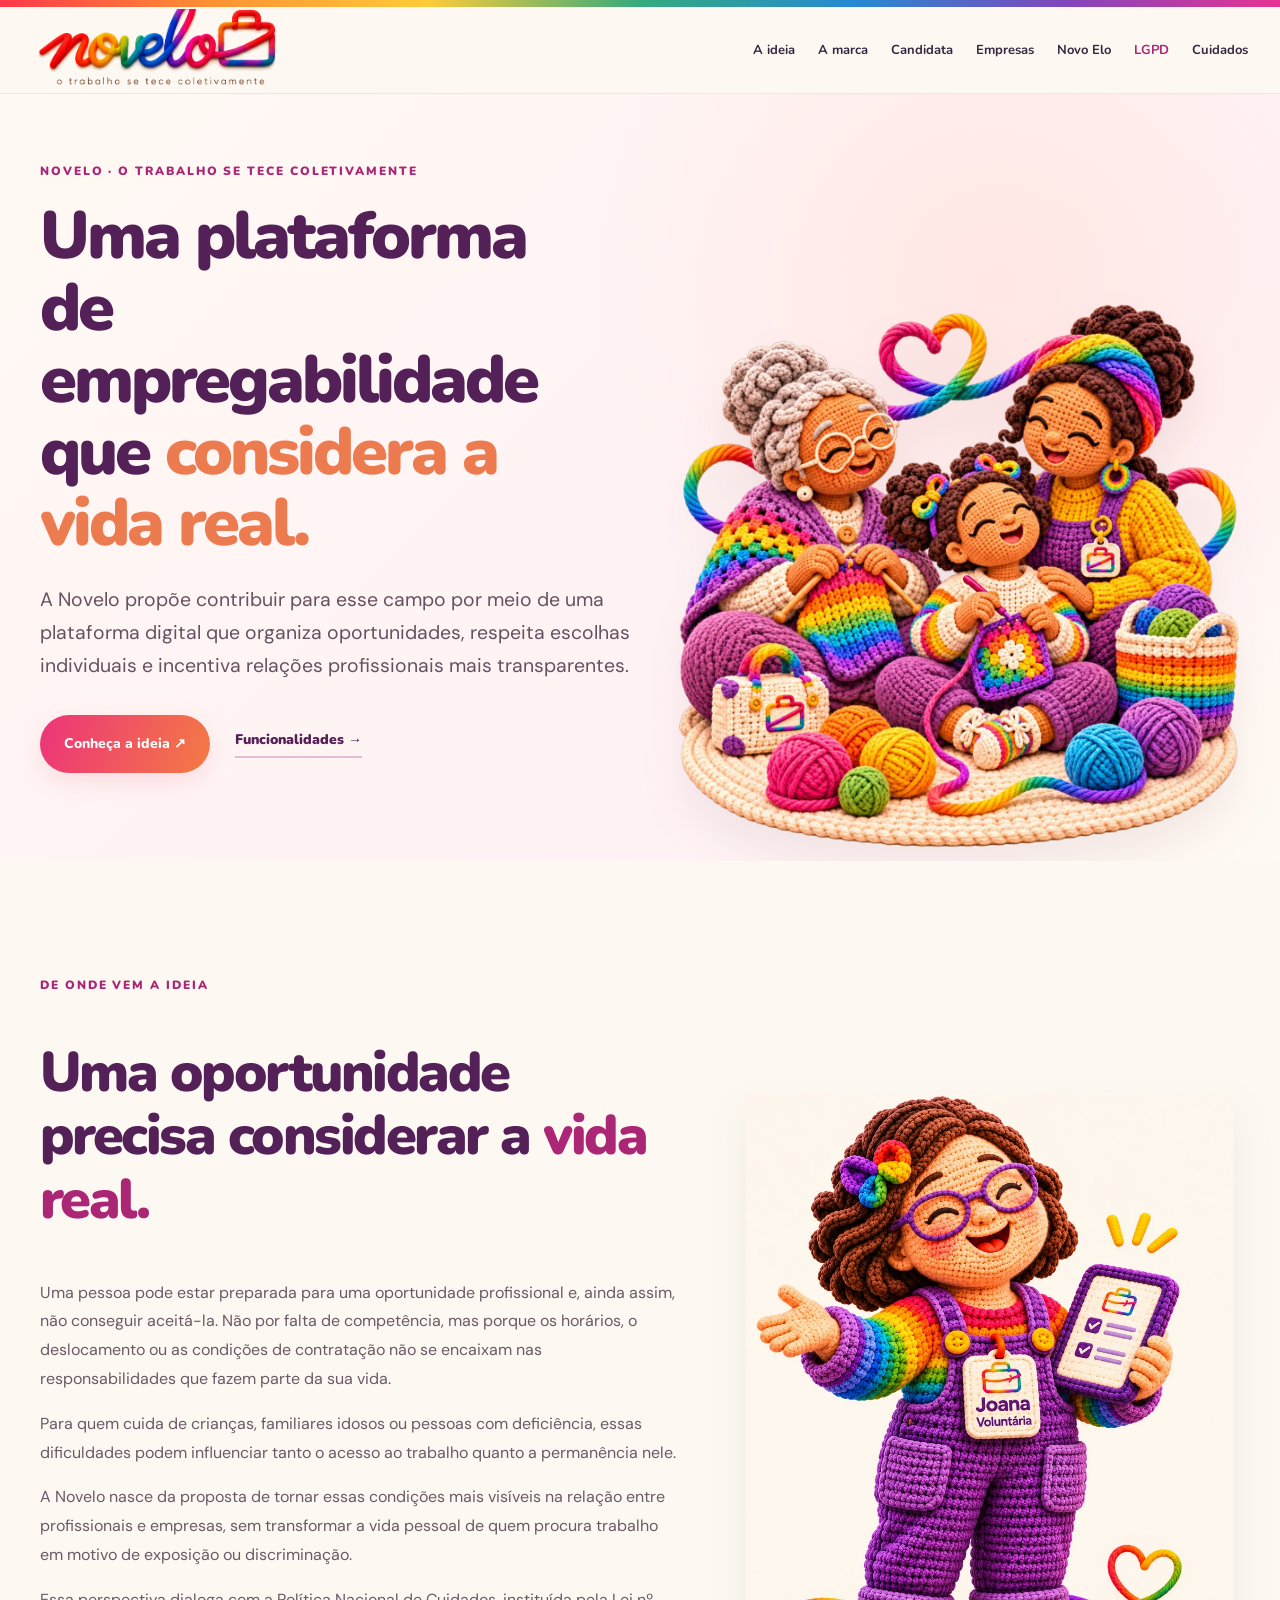
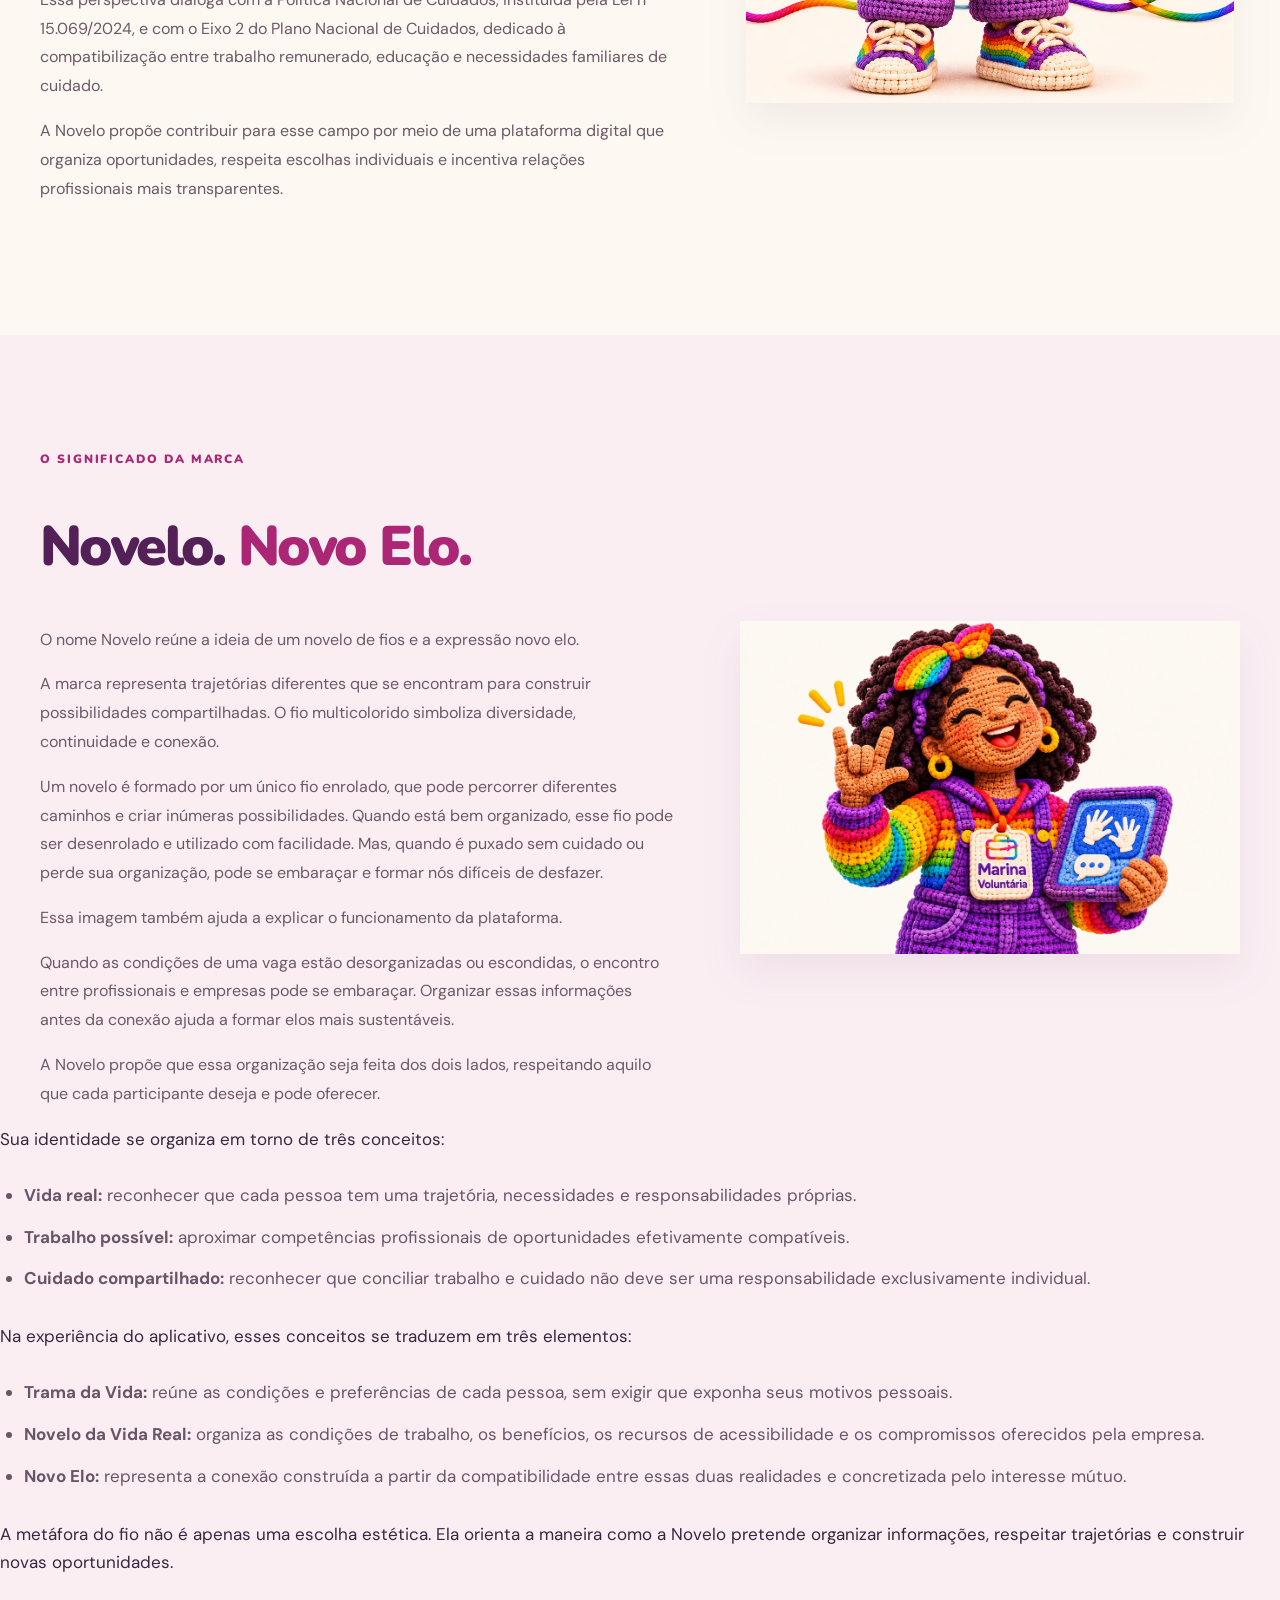
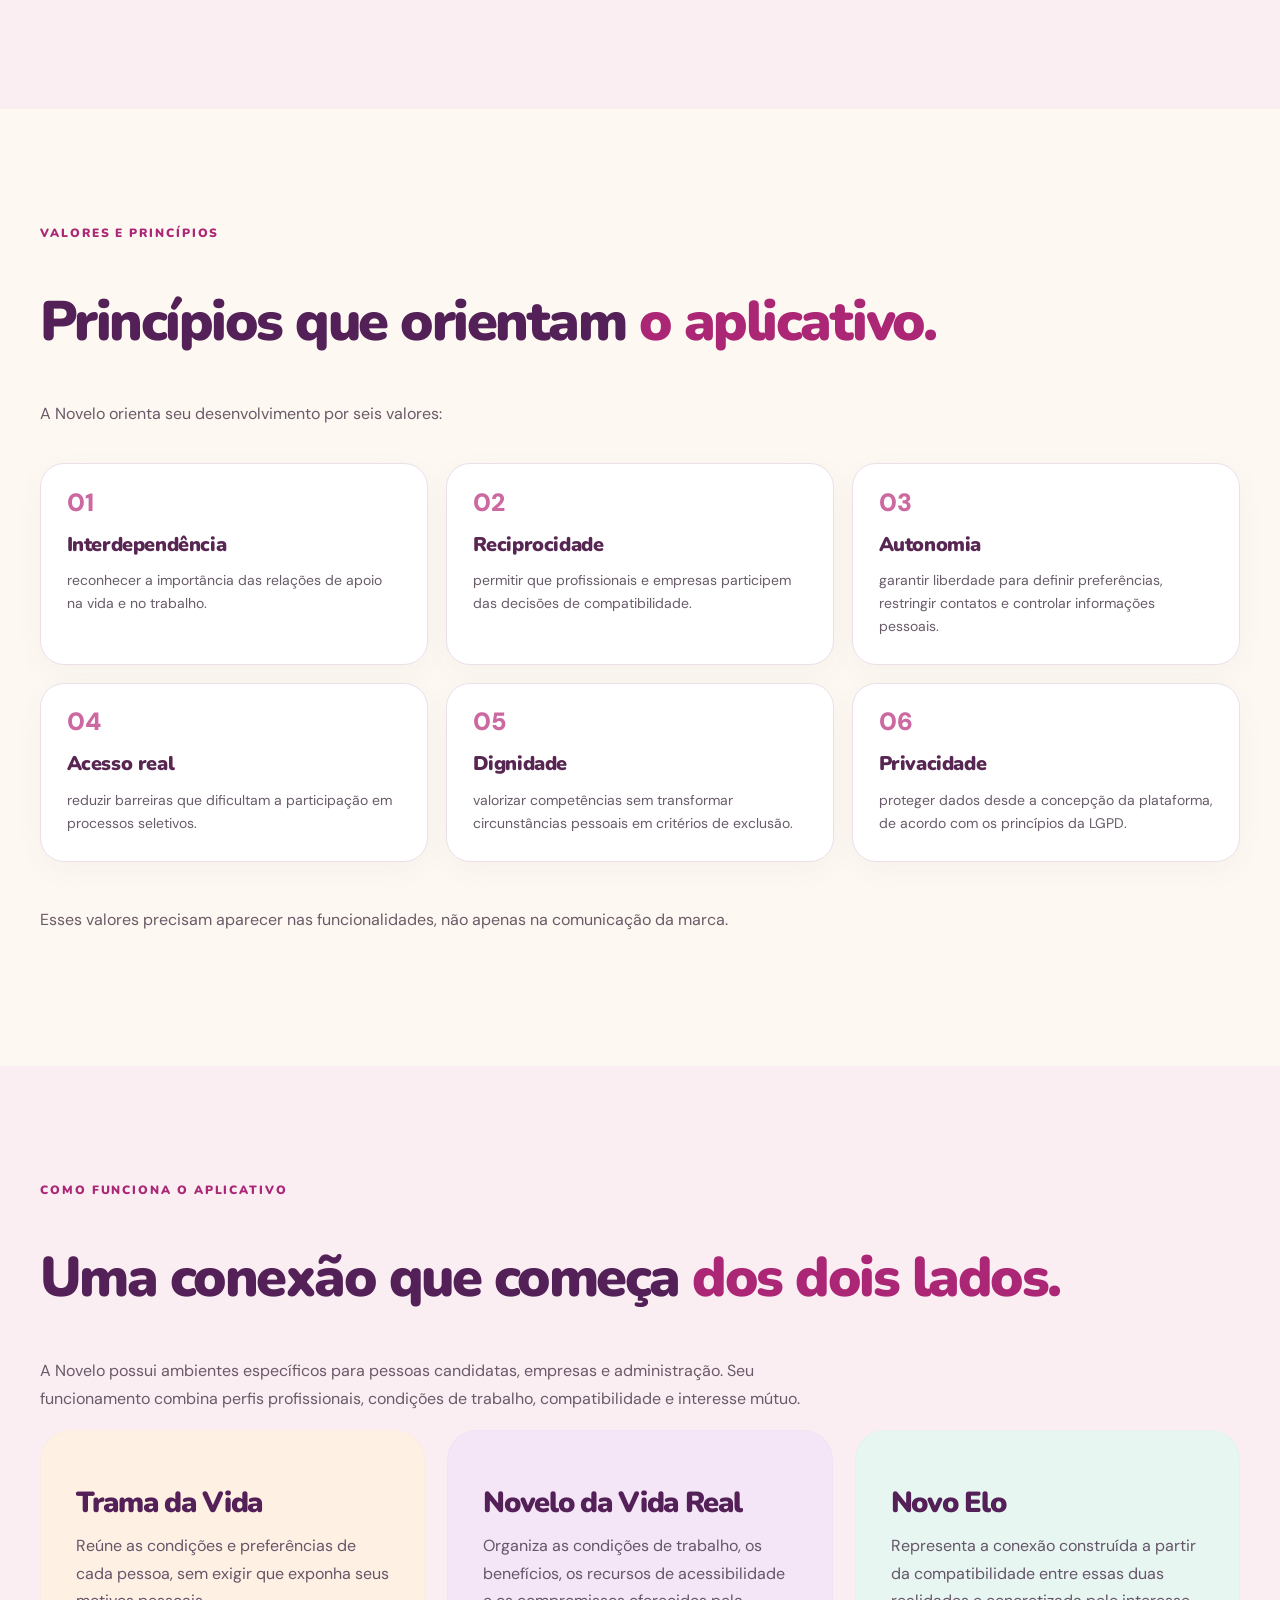
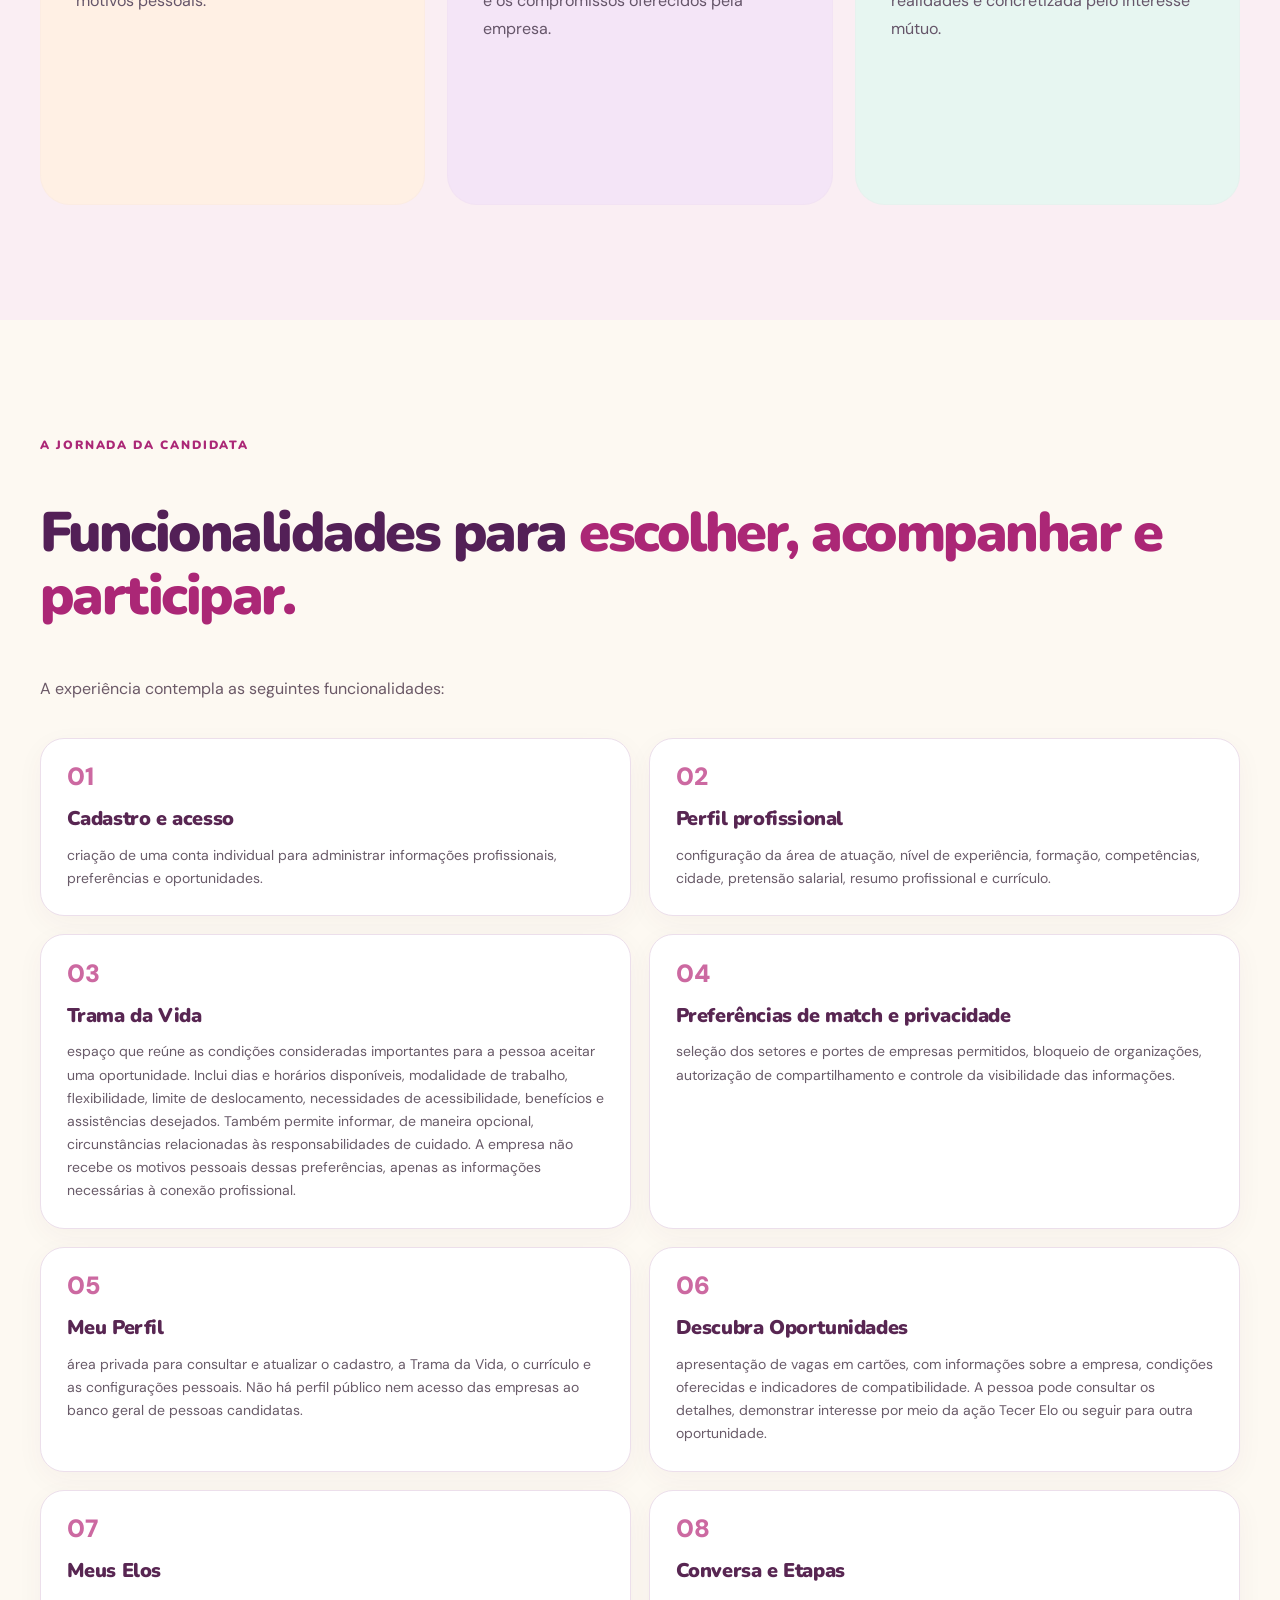
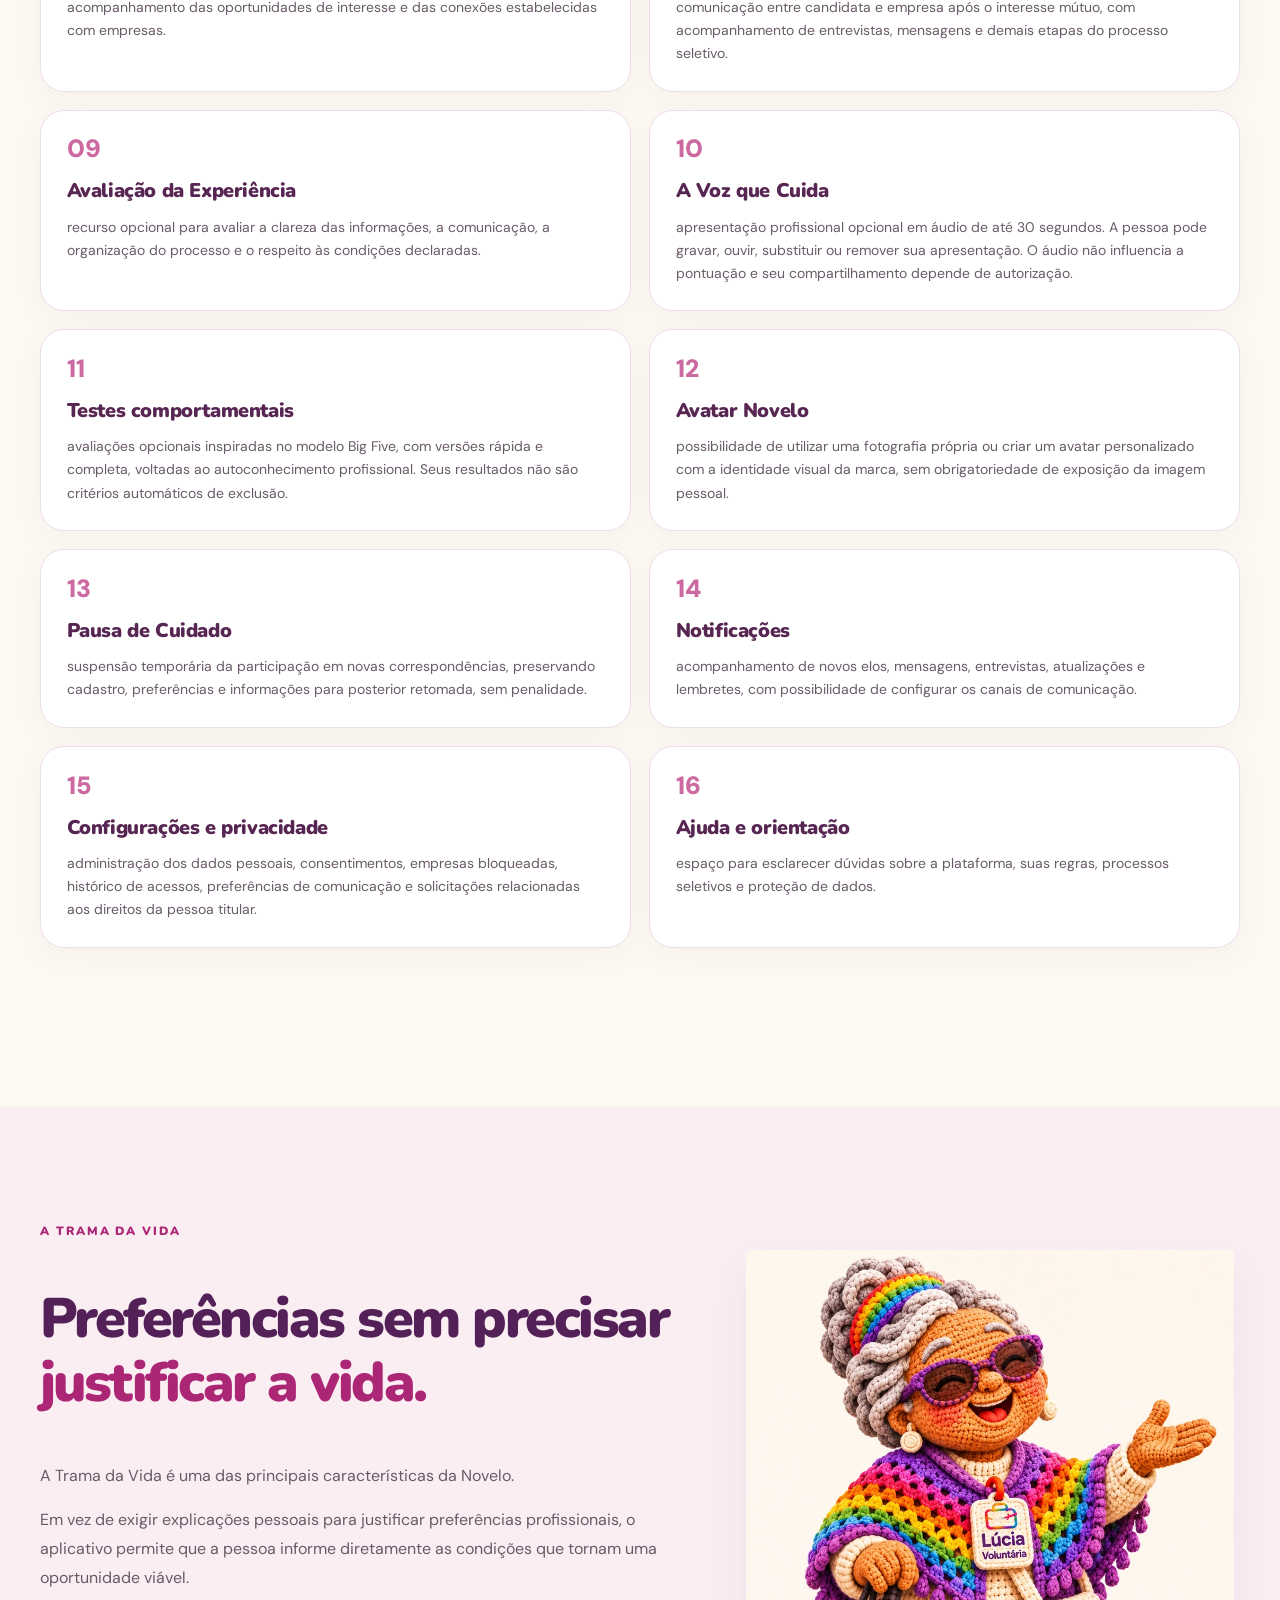
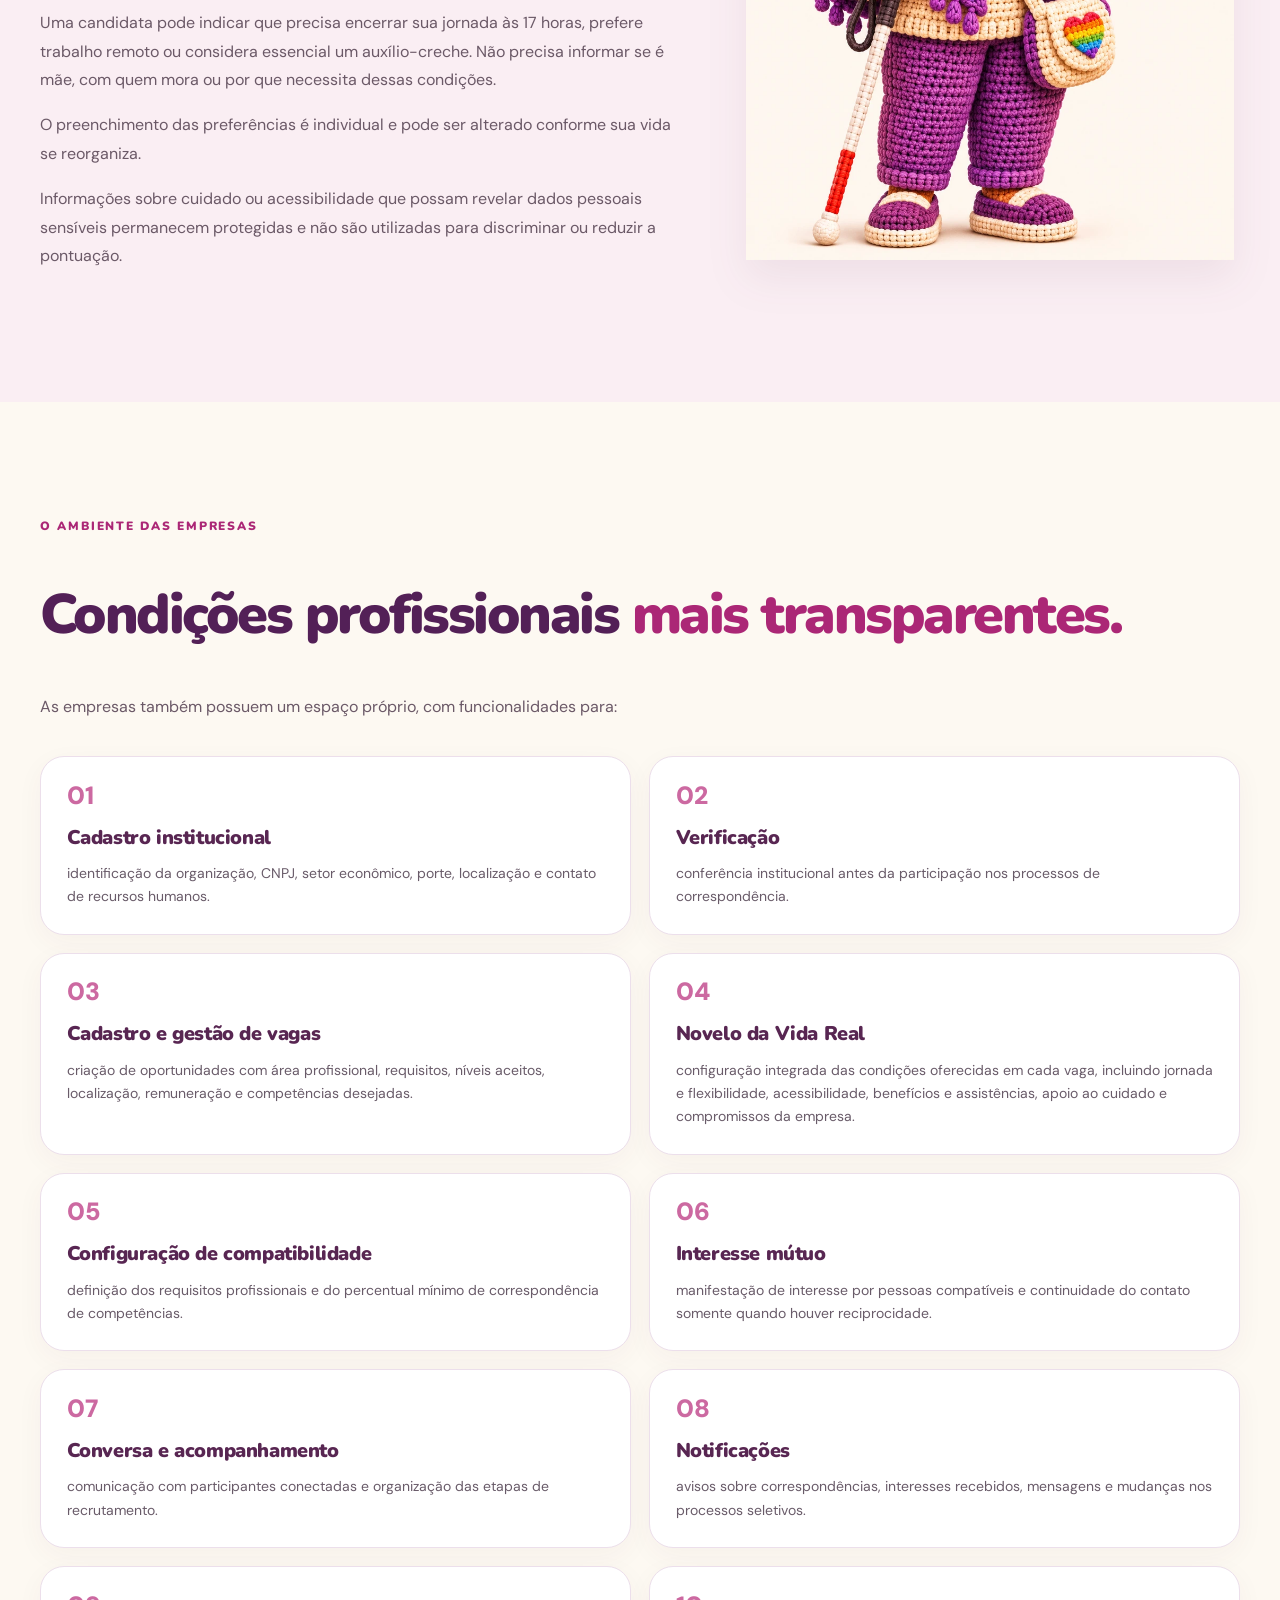
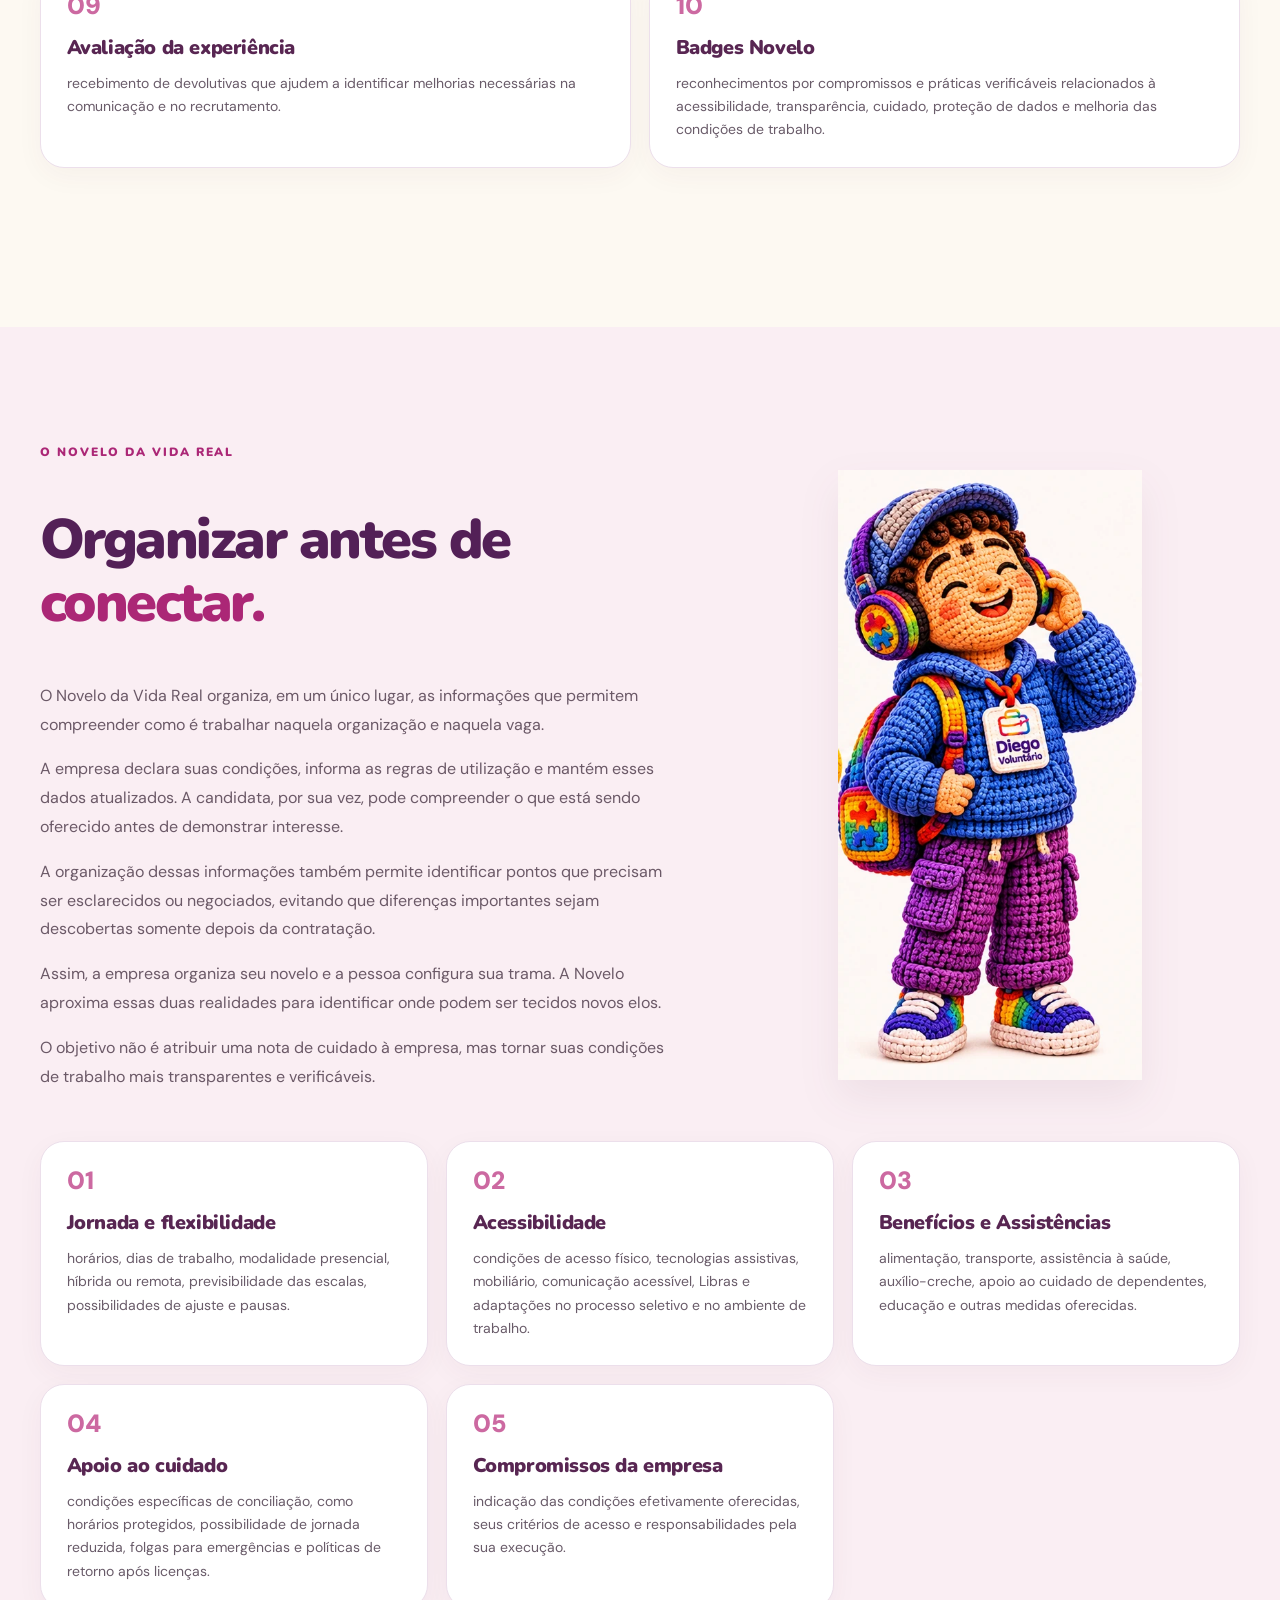
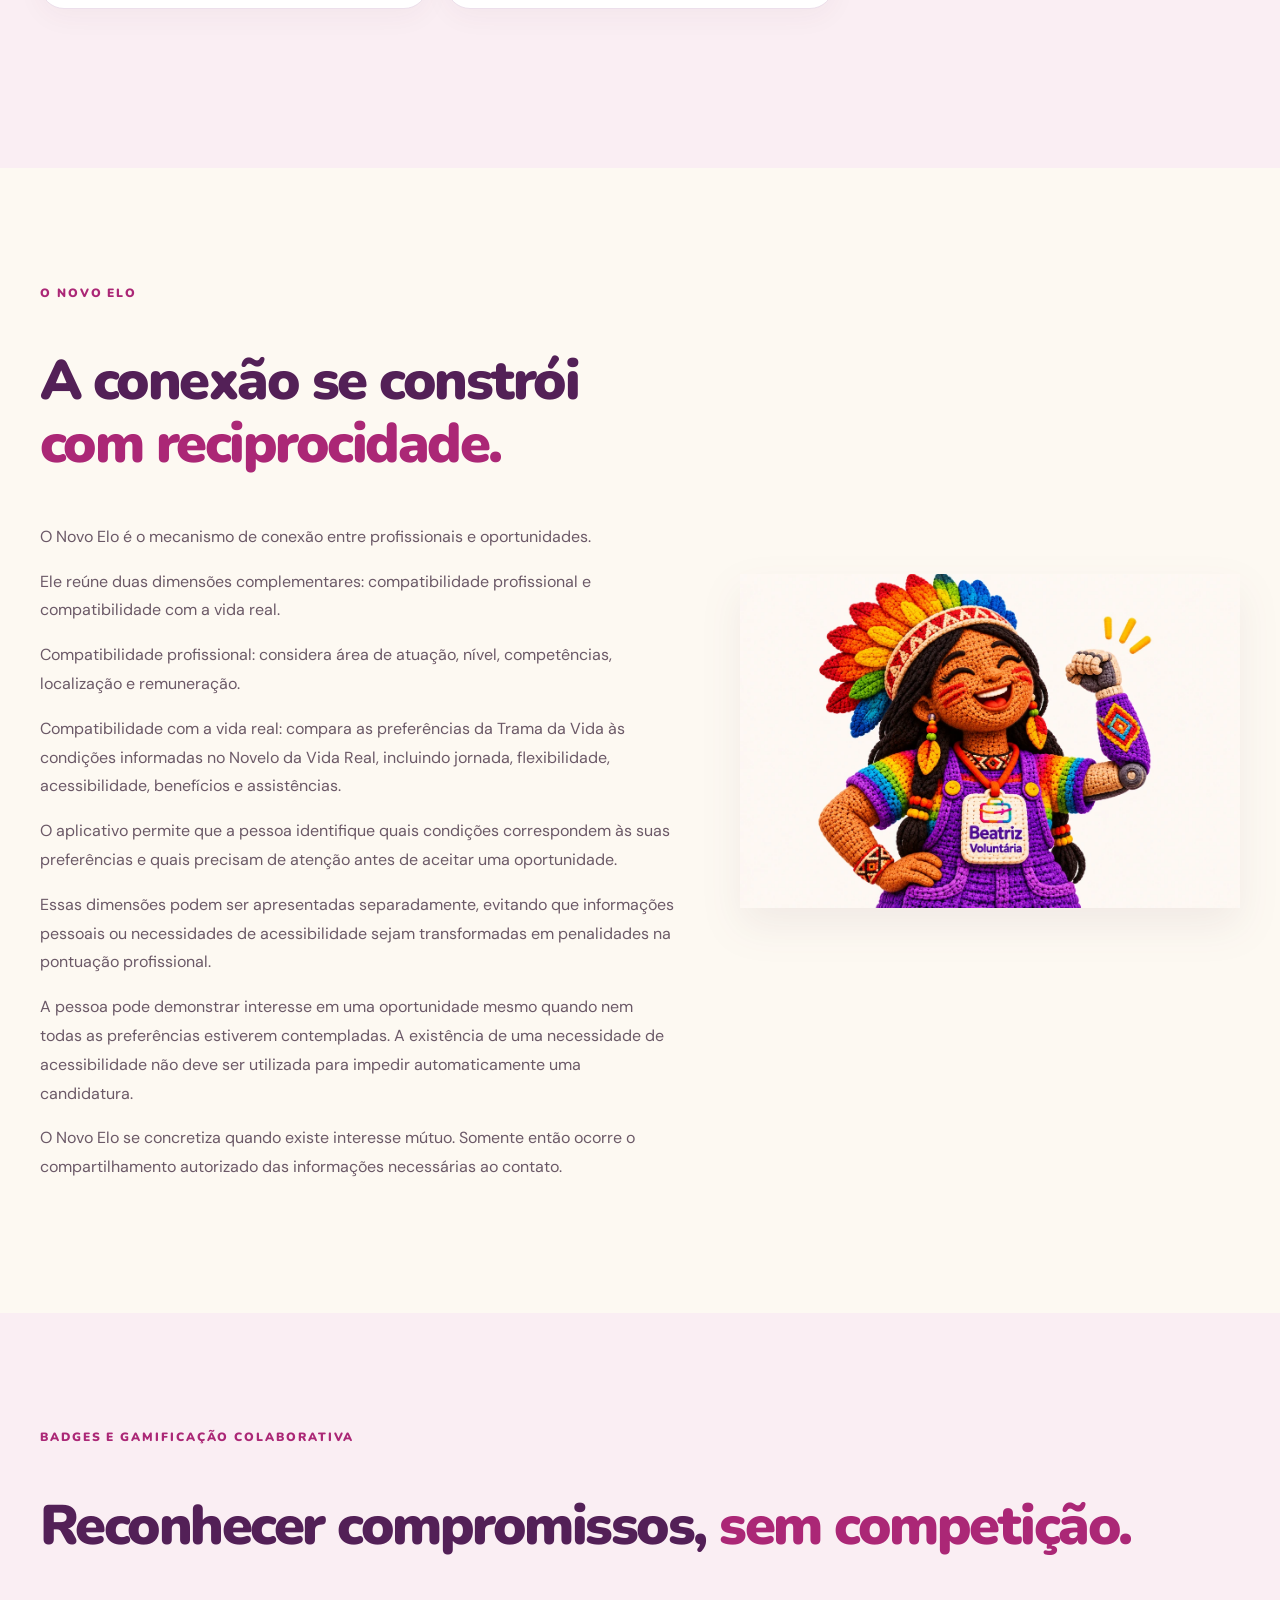
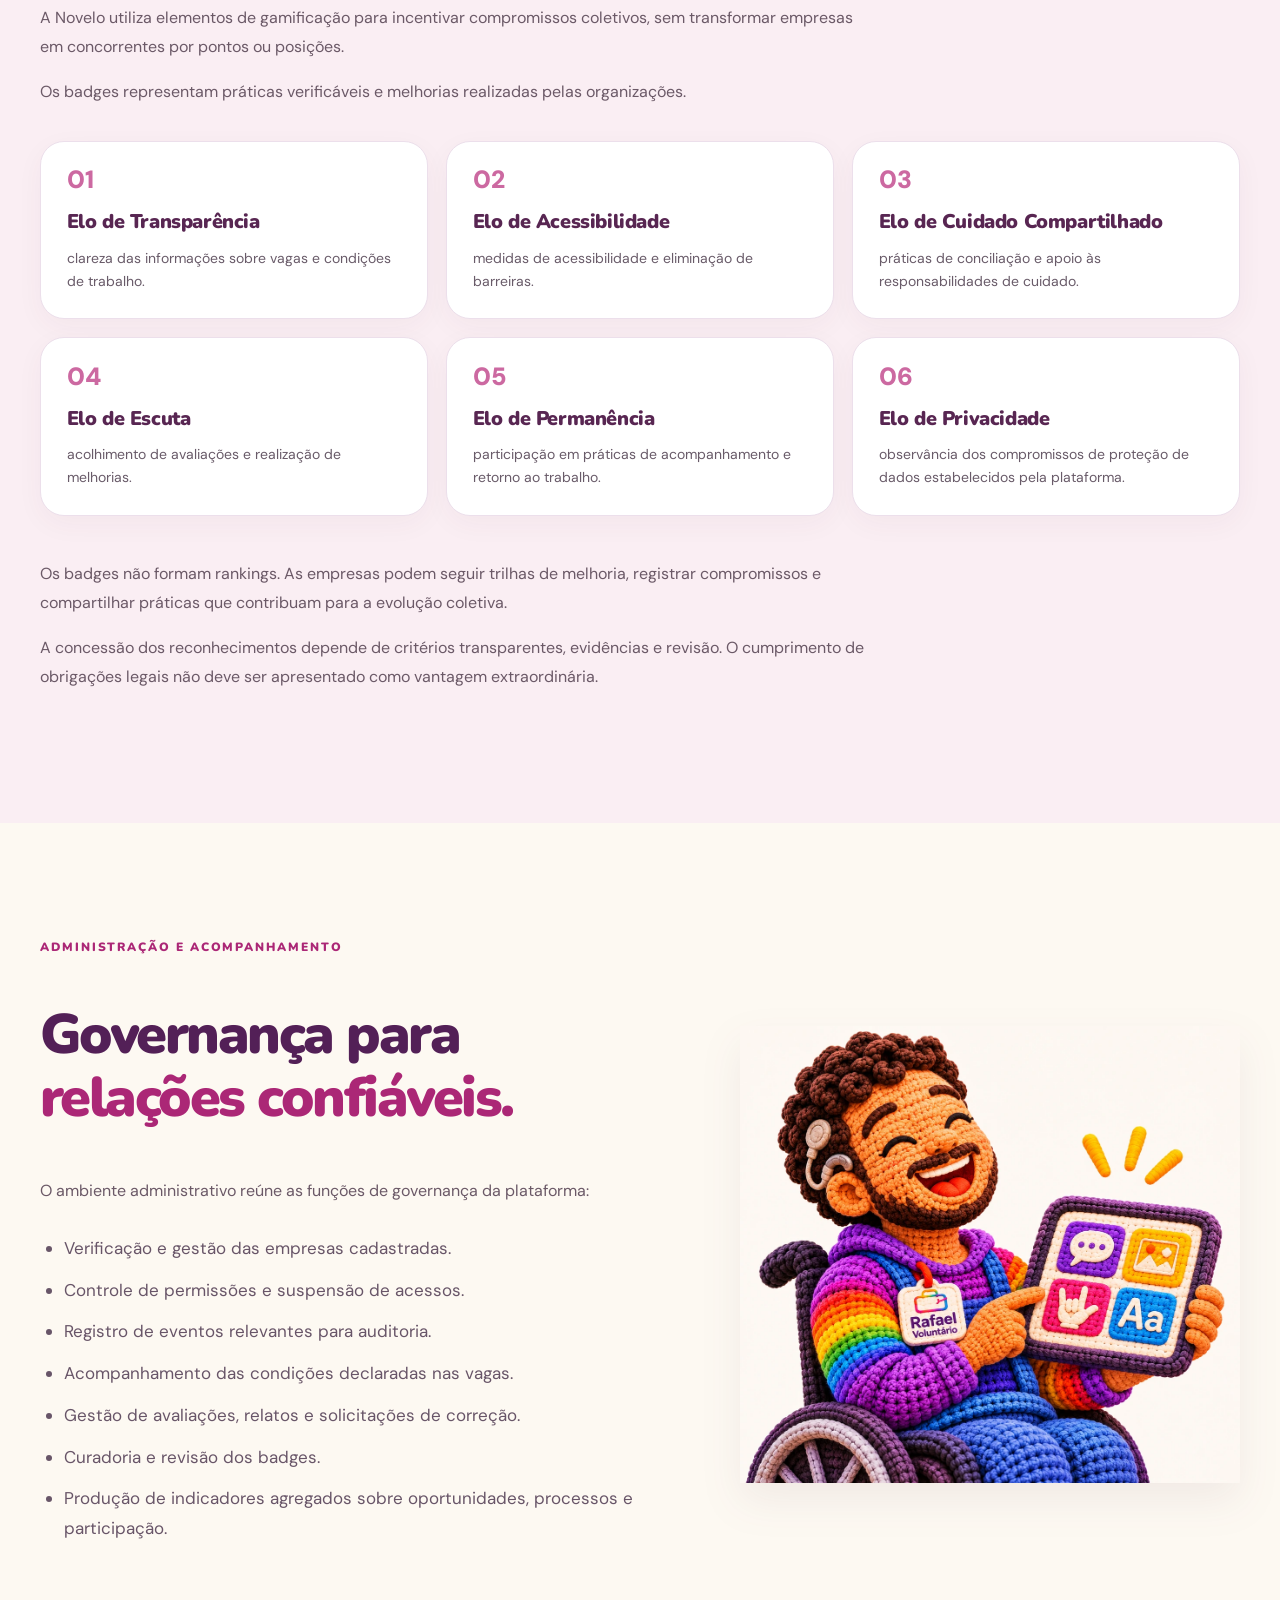
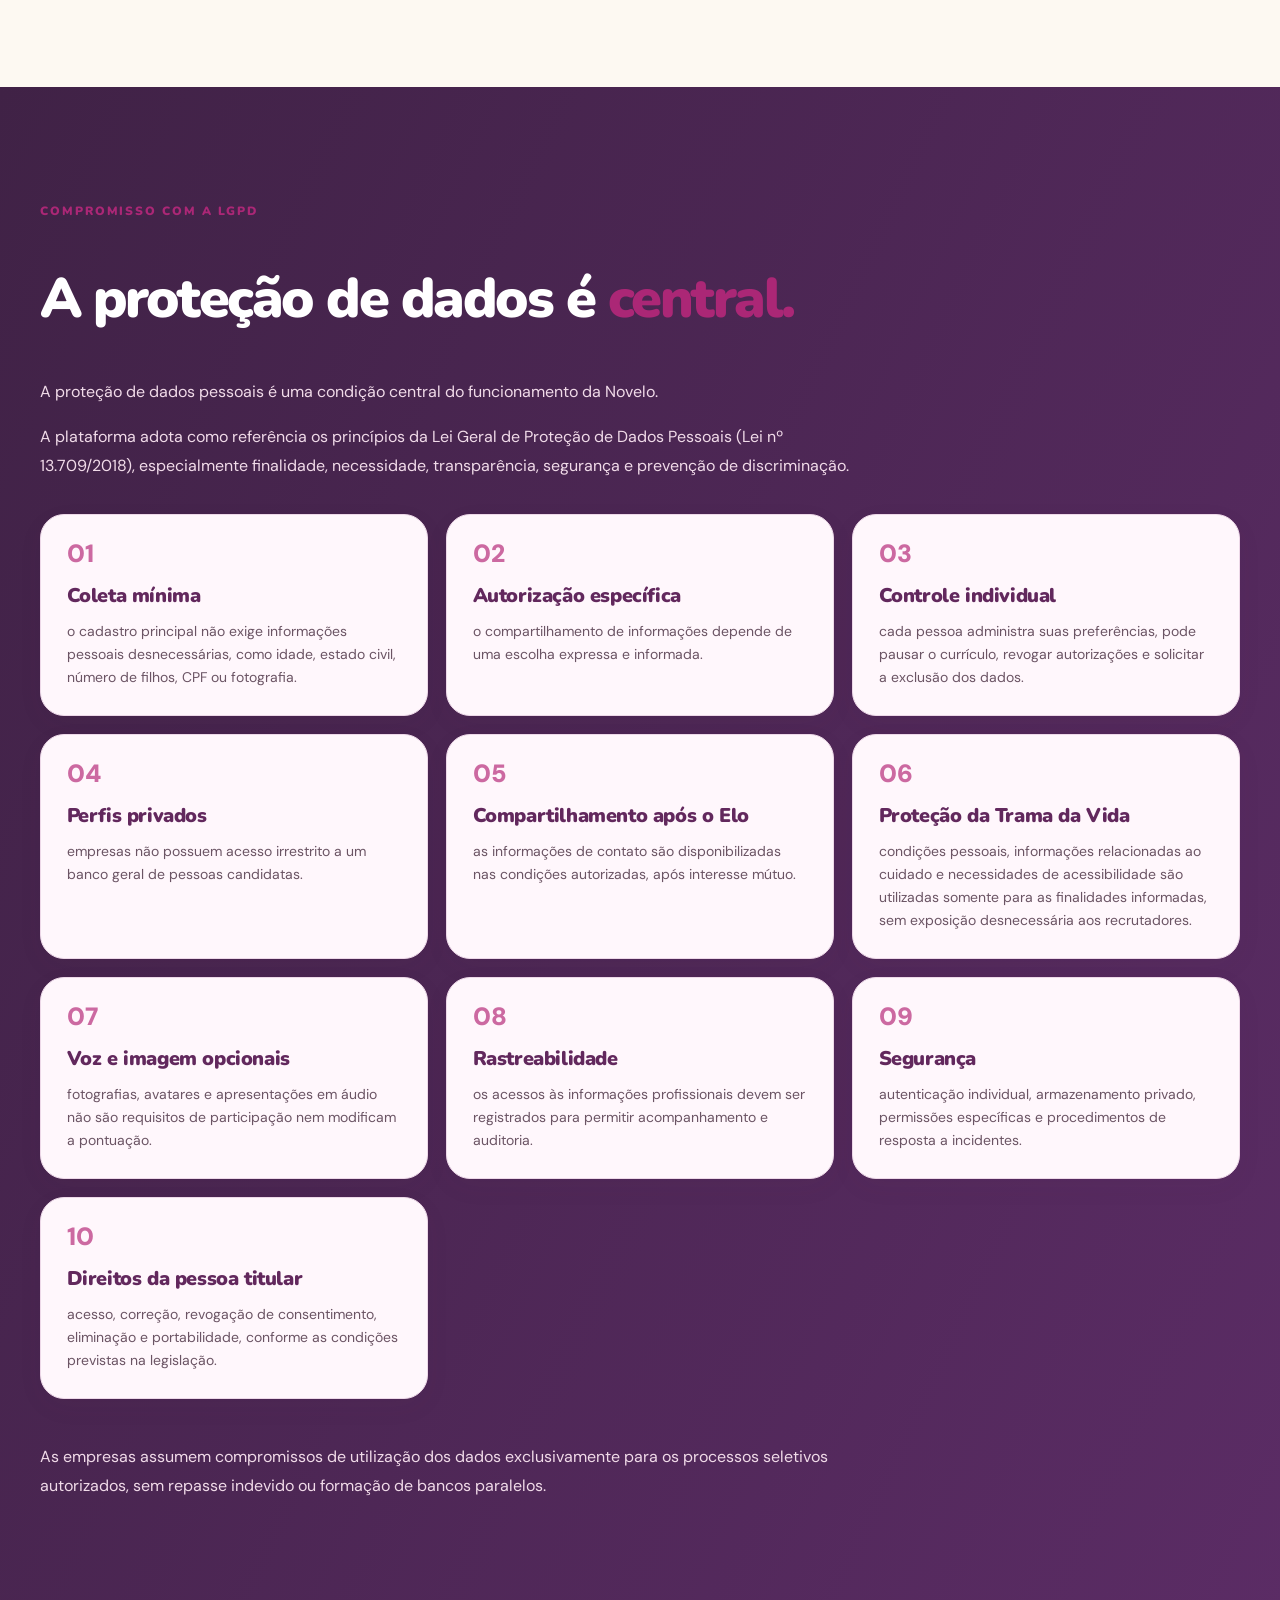
==== commit a22f99c9: "refine: preservar integralmente princípios aprovados e priorizar logo oficial original" ====
--- a/demo/index.html
+++ b/demo/index.html
@@ -11,7 +11,7 @@
 <a class="skip" href="#conteudo">Pular para o conteúdo</a>
 <div class="ribbon" aria-hidden="true"></div>
 <header class="header"><div class="nav-shell">
-  <a class="brand" href="#inicio" aria-label="Novelo, voltar ao início"><img src="assets/logo-novelo.png" alt="Novelo. O trabalho se tece coletivamente."></a>
+  <a class="brand" href="#inicio" aria-label="Novelo, voltar ao início"><img src="https://raw.githubusercontent.com/carolinefreire/novelo/main/public/logo-novelo.png" onerror="this.onerror=null;this.src='assets/logo-novelo.png';" alt="Novelo. O trabalho se tece coletivamente."></a>
   <button class="menu-button" id="menuToggle" aria-expanded="false" aria-controls="navMenu" aria-label="Abrir menu">☰</button>
   <nav id="navMenu" class="nav" aria-label="Navegação principal"><a href="#ideia">A ideia</a><a href="#marca">A marca</a><a href="#jornada">Candidata</a><a href="#empresas">Empresas</a><a href="#novo-elo">Novo Elo</a><a href="#compromisso">LGPD</a><a href="#politica">Cuidados</a></nav>
 </div></header>
@@ -31,8 +31,7 @@
 <p>Um novelo é formado por um único fio enrolado, que pode percorrer diferentes caminhos e criar inúmeras possibilidades. Quando está bem organizado, esse fio pode ser desenrolado e utilizado com facilidade. Mas, quando é puxado sem cuidado ou perde sua organização, pode se embaraçar e formar nós difíceis de desfazer.</p>
 <p>Essa imagem também ajuda a explicar o funcionamento da plataforma.</p>
 <p>Quando as condições de uma vaga estão desorganizadas ou escondidas, o encontro entre profissionais e empresas pode se embaraçar. Organizar essas informações antes da conexão ajuda a formar elos mais sustentáveis.</p>
-<p>A Novelo propõe que essa organização seja feita dos dois lados, respeitando aquilo que cada participante deseja e pode oferecer.</p></div><figure class="portrait " data-reveal><img loading="lazy" src="../assets/marina_voluntaria.svg" alt="Marina, voluntária da Novelo"></figure></div><div class="full-row"><p>Sua identidade se organiza em torno de três conceitos: Vida real, Trabalho possível e Cuidado compartilhado.</p>
-<p>Na experiência do aplicativo, esses conceitos se traduzem em três elementos: Trama da Vida, Novelo da Vida Real e Novo Elo.</p>
+<p>A Novelo propõe que essa organização seja feita dos dois lados, respeitando aquilo que cada participante deseja e pode oferecer.</p></div><figure class="portrait " data-reveal><img loading="lazy" src="../assets/marina_voluntaria.svg" alt="Marina, voluntária da Novelo"></figure></div><div class="full-row"><p>Sua identidade se organiza em torno de três conceitos:</p><ul class="text-list"><li><strong>Vida real:</strong> reconhecer que cada pessoa tem uma trajetória, necessidades e responsabilidades próprias.</li><li><strong>Trabalho possível:</strong> aproximar competências profissionais de oportunidades efetivamente compatíveis.</li><li><strong>Cuidado compartilhado:</strong> reconhecer que conciliar trabalho e cuidado não deve ser uma responsabilidade exclusivamente individual.</li></ul><p>Na experiência do aplicativo, esses conceitos se traduzem em três elementos:</p><ul class="text-list"><li><strong>Trama da Vida:</strong> reúne as condições e preferências de cada pessoa, sem exigir que exponha seus motivos pessoais.</li><li><strong>Novelo da Vida Real:</strong> organiza as condições de trabalho, os benefícios, os recursos de acessibilidade e os compromissos oferecidos pela empresa.</li><li><strong>Novo Elo:</strong> representa a conexão construída a partir da compatibilidade entre essas duas realidades e concretizada pelo interesse mútuo.</li></ul>
 <p>A metáfora do fio não é apenas uma escolha estética. Ela orienta a maneira como a Novelo pretende organizar informações, respeitar trajetórias e construir novas oportunidades.</p></div></div></section>
 <section class="section" id="como-funciona"><div class="wrap"><div class="section-eyebrow">VALORES E PRINCÍPIOS</div><h2>Princípios que orientam <em>o aplicativo.</em></h2><p>A Novelo orienta seu desenvolvimento por seis valores:</p><div class="card-grid"><article class="item-card" data-reveal><span class="item-number">01</span><h3>Interdependência</h3><p>reconhecer a importância das relações de apoio na vida e no trabalho.</p></article>
 <article class="item-card" data-reveal><span class="item-number">02</span><h3>Reciprocidade</h3><p>permitir que profissionais e empresas participem das decisões de compatibilidade.</p></article>
@@ -117,6 +116,6 @@
 <p>Sua relação com a Política Nacional de Cuidados está na possibilidade de contribuir para a compatibilização entre trabalho remunerado e responsabilidades de cuidado, envolvendo também as empresas nessa construção.</p>
 <p>A plataforma não substitui serviços públicos, políticas de cuidado ou obrigações trabalhistas. Ela oferece instrumentos para tornar mais claras as condições de participação profissional e apoiar relações de trabalho mais sustentáveis.</p>
 <p>A Novelo parte de uma ideia simples: para construir um elo, não basta encontrar duas pontas. É preciso compreender como elas podem se conectar sem que alguém tenha de assumir sozinho todo o esforço.</p></div><figure class="portrait " data-reveal><img loading="lazy" src="assets/voluntarios.webp" alt="Grupo dos voluntários da Novelo"></figure></div></section>
-<section class="section closing" id="contato"><div class="wrap closing-inner"><h2>Novelo. <em>O trabalho se tece coletivamente.</em></h2><img class="final-logo" src="assets/logo-novelo.png" alt="Logotipo oficial da Novelo"></div></section></main>
+<section class="section closing" id="contato"><div class="wrap closing-inner"><h2>Novelo. <em>O trabalho se tece coletivamente.</em></h2><img class="final-logo" src="https://raw.githubusercontent.com/carolinefreire/novelo/main/public/logo-novelo.png" onerror="this.onerror=null;this.src='assets/logo-novelo.png';" alt="Logotipo oficial da Novelo"></div></section></main>
 <footer class="footer"><div class="wrap foot-inner"><span>© Novelo · O trabalho se tece coletivamente.</span><a href="#inicio">Voltar ao início ↑</a></div></footer>
 </body></html>
--- a/demo/styles.css
+++ b/demo/styles.css
@@ -6,4 +6,84 @@
 @media(max-width:580px){body{font-size:16px}.wrap,.nav-shell{width:calc(100% - 36px)}.section{padding:73px 0}.hero{padding-top:26px}.hero h1{font-size:clamp(2.95rem,13vw,4rem)}.hero-lead{font-size:16px}.hero-actions{gap:18px}.hero-visual{min-height:305px}.hero-visual>img{height:355px}.hero-note{font-size:10px;left:0;bottom:8px;padding:7px 10px}.hero-halo{width:80%;height:80%}.story-copy p,.thought-grid p,.section-intro p,.badges p,.policy-grid p,.companies-copy>p{font-size:16px}.section-eyebrow{font-size:11px}.section-intro h2,h2{font-size:clamp(2.15rem,10vw,3.2rem)}.ripple-inner{justify-content:center;gap:12px}.ripple-inner i{display:none}.ripple-inner span{font-size:14px}.ripple-inner span:not(:last-child):after{content:' ·';color:#ffbdd6}.feature-copy h3{font-size:37px}.feature-art{min-height:340px}.feature-art img{height:410px}.feature-art-wide{min-height:260px}.feature-art-wide img{height:auto}.mini-features{grid-template-columns:1fr;gap:12px}.mini-features article{padding:21px}.company-list div{padding:13px 15px}.badge-list{grid-template-columns:1fr}.badge-list span{min-height:58px}.privacy-art img{max-height:430px}.foot-inner{flex-direction:column;text-align:center}.community{padding-bottom:0}.closing img{width:235px}}
 @media(prefers-reduced-motion:reduce){html{scroll-behavior:auto}[data-reveal]{opacity:1;transform:none;transition:none}*{animation:none!important}}
 
-.feedback-feature{display:grid;grid-template-columns:.9fr 1.1fr;align-items:center;gap:45px;margin:-20px 0 90px;padding:35px 40px;background:#fff;border-radius:34px;border:1px solid #eedee7;overflow:hidden}.feedback-copy h3{font-size:clamp(30px,3.6vw,49px);margin:15px 0 22px}.feedback-copy p{color:#685667;font-size:16px;line-height:1.77}.feedback-visual img{width:100%;height:auto;object-fit:contain;filter:drop-shadow(0 15px 20px #54224a16)}.brand img,.closing img{mix-blend-mode:normal}@media(max-width:900px){.feedback-feature{grid-template-columns:1fr;gap:20px;padding:24px;margin:0 0 75px}}+.feedback-feature{display:grid;grid-template-columns:.9fr 1.1fr;align-items:center;gap:45px;margin:-20px 0 90px;padding:35px 40px;background:#fff;border-radius:34px;border:1px solid #eedee7;overflow:hidden}.feedback-copy h3{font-size:clamp(30px,3.6vw,49px);margin:15px 0 22px}.feedback-copy p{color:#685667;font-size:16px;line-height:1.77}.feedback-visual img{width:100%;height:auto;object-fit:contain;filter:drop-shadow(0 15px 20px #54224a16)}.brand img,.closing img{mix-blend-mode:normal}@media(max-width:900px){.feedback-feature{grid-template-columns:1fr;gap:20px;padding:24px;margin:0 0 75px}}
+
+/* SITE INSTITUCIONAL · revisão do conteúdo aprovado · 2026 */
+body{overflow-x:hidden}
+html{scroll-padding-top:112px}
+.header{overflow:visible}
+.brand{width:clamp(170px,22vw,255px);min-width:0;flex-shrink:0}
+.brand img{width:100%;height:auto;max-width:100%;object-fit:contain;object-position:center;display:block;mix-blend-mode:normal;overflow:visible}
+.nav-shell{overflow:visible}
+.nav{flex-wrap:wrap;justify-content:flex-end}
+.hero-inner{min-height:540px}
+.hero-copy h1{font-size:clamp(2.8rem,5.2vw,5.9rem);line-height:1.08;letter-spacing:-.045em;max-width:14ch}
+.hero-copy .hero-lead{max-width:54ch}
+.hero-visual>img{width:100%;height:auto;max-height:590px;object-fit:contain;object-position:center}
+.section-tinted{background:#faeef3}
+.split-section{display:grid;grid-template-columns:minmax(0,1.12fr) minmax(220px,.88fr);gap:clamp(30px,5vw,90px);align-items:center}
+.split-section>div:first-child{min-width:0}
+.split-section p,.section>.wrap>p{font-size:clamp(15px,1.25vw,18px);color:#6b5967;line-height:1.8;margin:0 0 1em;max-width:75ch}
+.split-section .full-row{grid-column:1/-1;max-width:100%}
+.split-section .full-row p{max-width:none}
+.portrait{position:relative;display:grid;place-items:center;min-width:0;max-width:540px;margin:0 auto;overflow:visible}
+.portrait:before{content:"";position:absolute;inset:10% 8%;z-index:0;border-radius:50%;background:radial-gradient(circle,#f8dce9 0%,#fff7e9 70%,transparent 72%);opacity:.65}
+.portrait img{position:relative;width:100%;height:auto;max-height:610px;object-fit:contain;object-position:center;z-index:1;filter:drop-shadow(0 18px 20px #52244812)}
+.section-tinted .portrait:before{background:radial-gradient(circle,#f3e6fa 0%,#fce2dd 70%,transparent 72%)}
+.card-grid,.feature-catalog{display:grid;grid-template-columns:repeat(3,minmax(0,1fr));gap:18px;margin:34px 0 44px}
+.feature-catalog{grid-template-columns:repeat(2,minmax(0,1fr))}
+.item-card{display:flex;flex-direction:column;min-width:0;padding:clamp(23px,2vw,34px);background:#fff;border:1px solid #ecdfeb;border-radius:24px;box-shadow:0 8px 28px #5829510b;position:relative;overflow:visible;transition:transform .25s ease}
+.item-card:hover{transform:translateY(-3px)}
+.item-card .item-number{color:#cc69a1;font-weight:900;font-size:25px;line-height:1;margin-bottom:18px}
+.item-card h3{font:900 clamp(19px,1.55vw,24px)/1.23 Nunito,sans-serif;color:#582652;margin:0 0 12px;letter-spacing:-.02em}
+.item-card p{color:#695b69;font-size:clamp(14px,1vw,16px);line-height:1.65;margin:0}
+.text-list{margin:22px 0;padding-left:24px;color:#685568;line-height:1.75;font-size:17px}
+.text-list li{padding:6px 0}
+#compromisso{background:linear-gradient(115deg,#402246,#5b2c65);color:#fff}
+#compromisso h2{color:#fff}
+#compromisso p{color:#f1dbe9}
+#compromisso .item-card{background:#fff7fc;border-color:#edd8e8}
+#compromisso .item-card p{color:#6b5464}
+#compromisso .item-card h3{color:#62285d}
+.closing{padding:90px 0 110px}
+.closing-inner{max-width:1040px}
+.closing h2{max-width:880px;margin:0 auto 30px}
+.closing .final-logo{display:block;width:min(560px,85vw);max-width:100%;height:auto;max-height:none;object-fit:contain;object-position:center;margin:20px auto 0;padding:16px 20px;overflow:visible;clip-path:none;transform:none}
+.nav-shell{gap:20px}
+.section .section-eyebrow{margin-bottom:18px}
+.section h2{max-width:100%;overflow-wrap:normal}
+@media(max-width:1150px){
+ .nav{gap:10px}
+ .nav a{font-size:12px}
+ .brand{width:190px}
+}
+@media(max-width:930px){
+ .nav{position:absolute;top:100%;right:0;left:0;display:none;background:#fffaf7;flex-direction:column;align-items:stretch;padding:16px 22px;box-shadow:0 20px 35px #4c24421a}
+ .nav.open{display:flex}
+ .menu-button{display:block}
+ .nav-shell{height:76px}
+ .split-section{grid-template-columns:1fr;gap:26px}
+ .portrait{max-width:500px;width:100%}
+ .card-grid{grid-template-columns:repeat(2,minmax(0,1fr))}
+ .hero-inner{grid-template-columns:1fr}
+ .hero-visual>img{max-height:440px}
+}
+@media(max-width:600px){
+ .brand{width:200px;max-width:calc(100vw - 130px)}
+ .nav-shell{height:78px}
+ .hero{padding-top:34px}
+ .hero-copy h1{font-size:clamp(2.55rem,11vw,4rem);max-width:100%;letter-spacing:-.045em}
+ .hero-inner{min-height:0}
+ .hero-visual{min-height:260px}
+ .hero-visual>img{max-height:380px;height:auto}
+ .section{padding:65px 0}
+ .section h2{font-size:clamp(2rem,9vw,3.1rem)}
+ .card-grid,.feature-catalog{grid-template-columns:1fr;gap:12px}
+ .item-card{padding:22px}
+ .item-card h3{font-size:20px}
+ .portrait{max-width:390px}
+ .portrait img{max-height:420px}
+ .closing{padding:70px 0 80px}
+ .closing .final-logo{width:100%;max-width:470px;padding:22px 30px}
+}
+@media(prefers-reduced-motion:reduce){.item-card:hover{transform:none}}
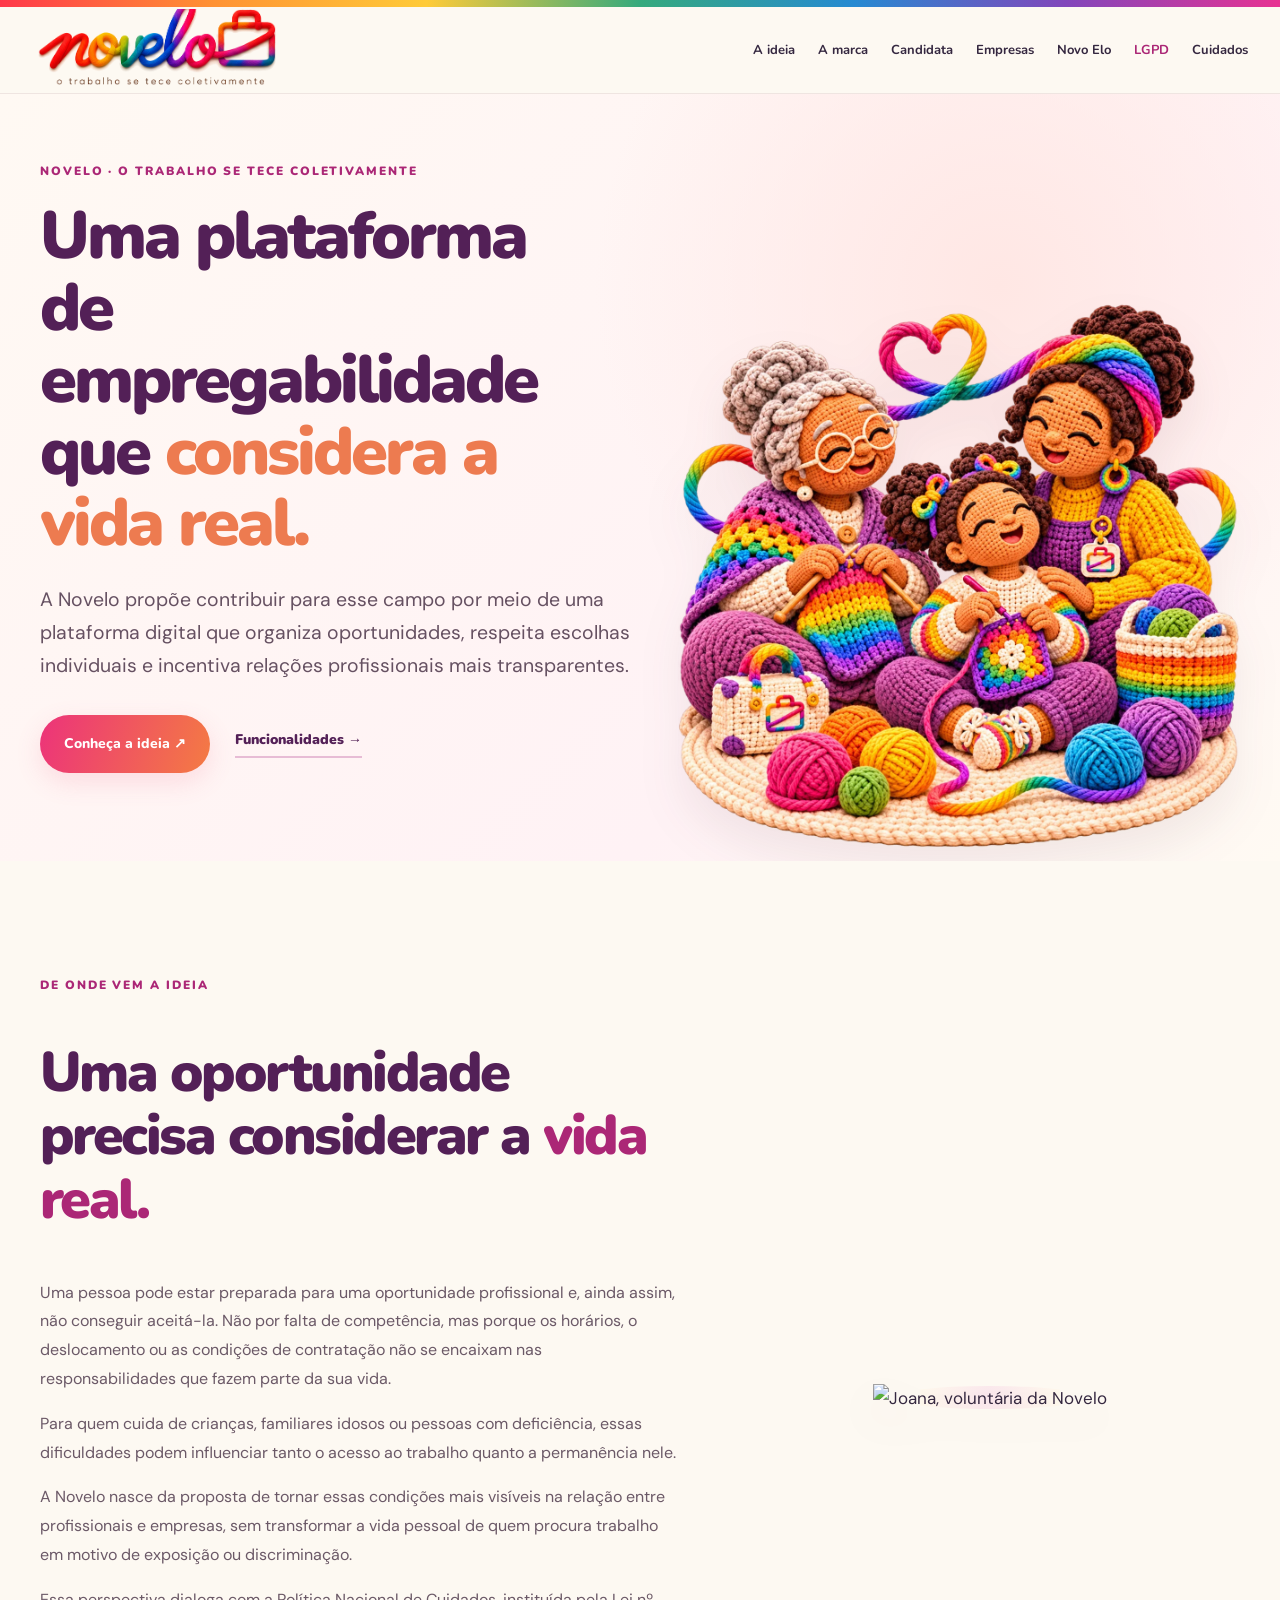
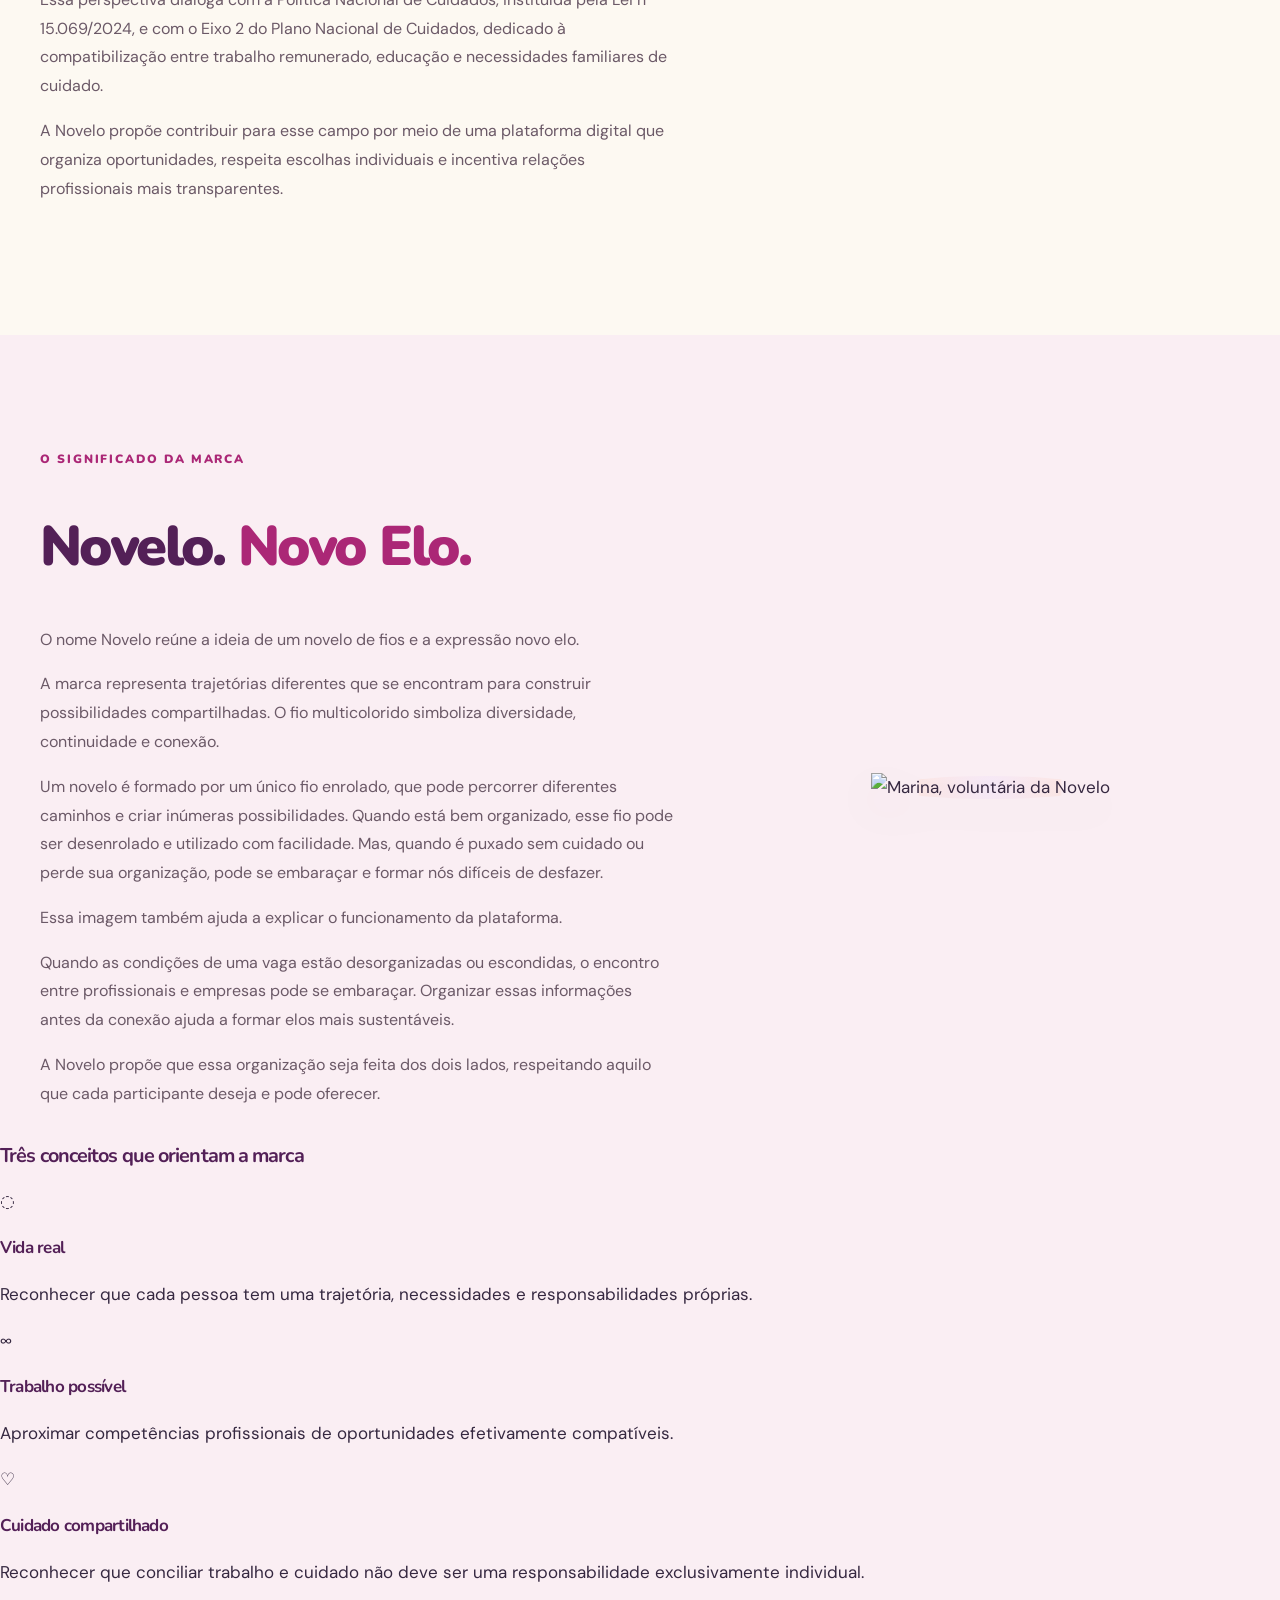
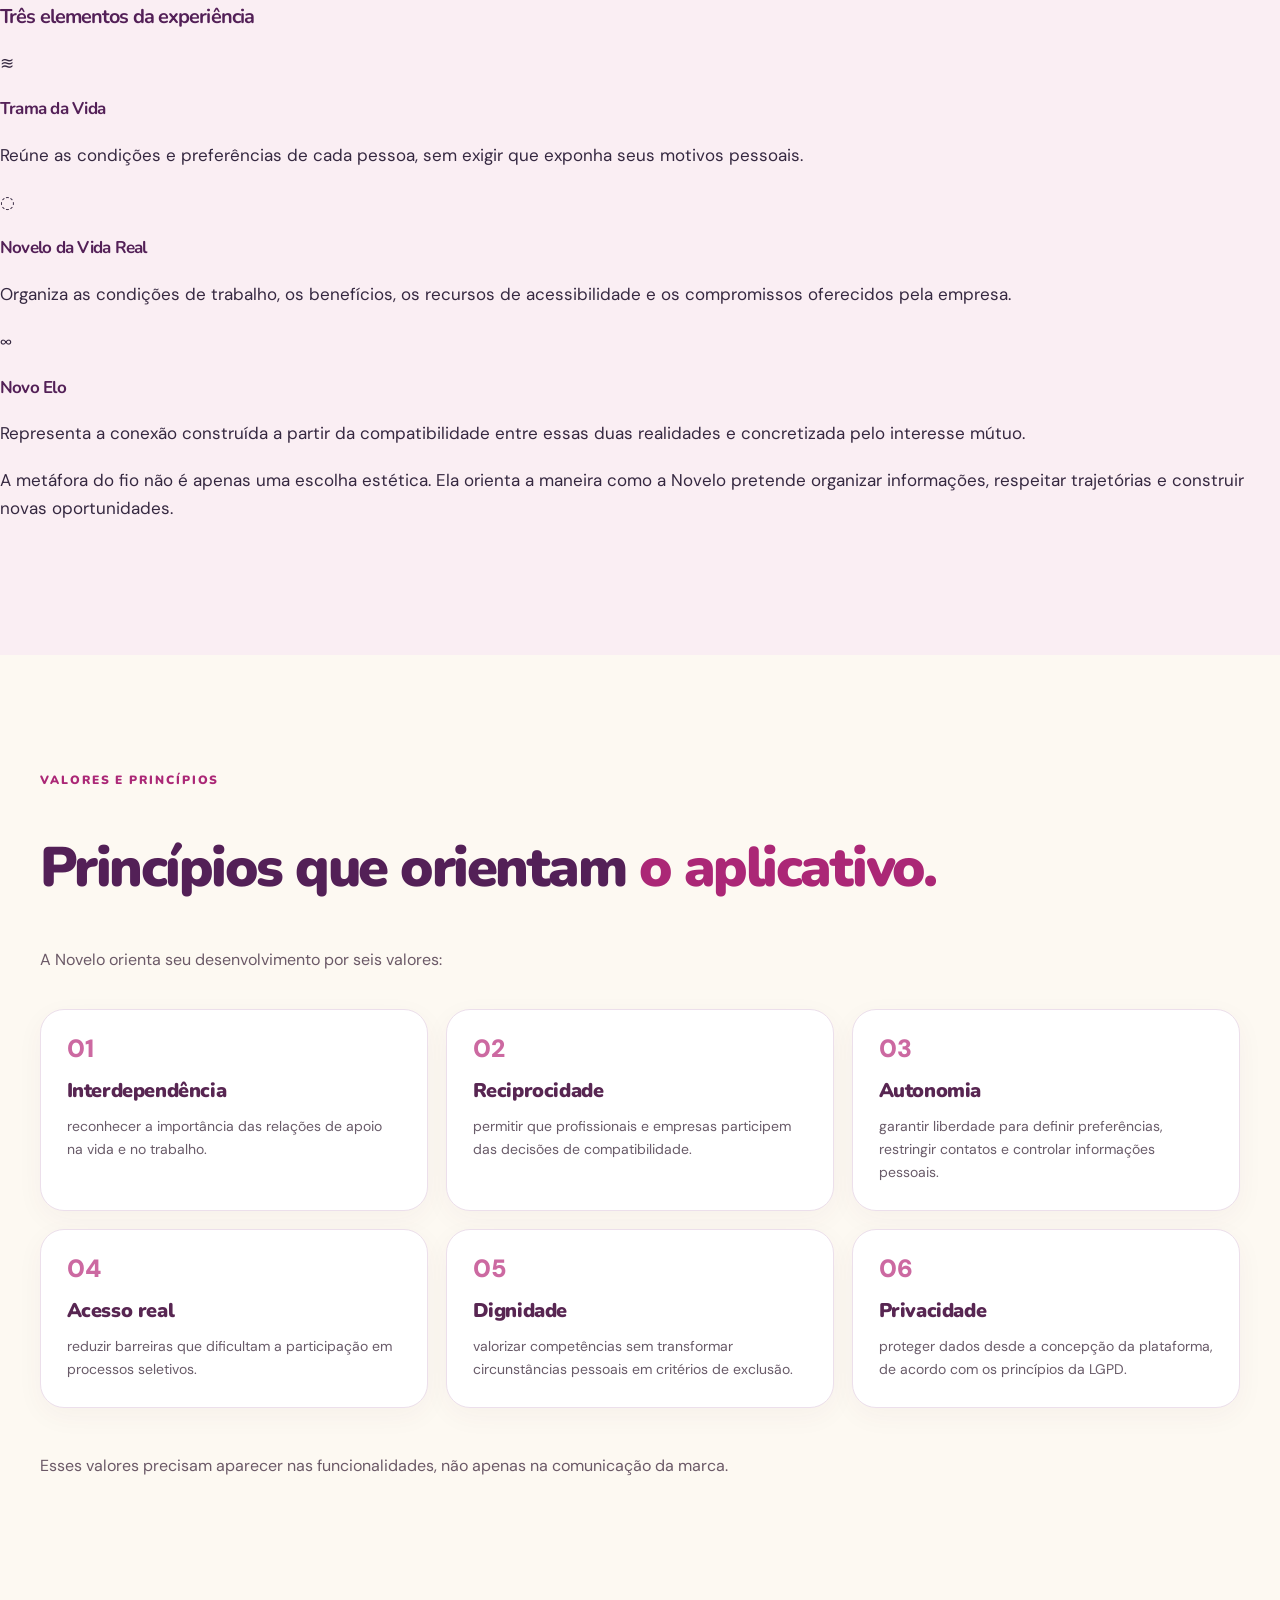
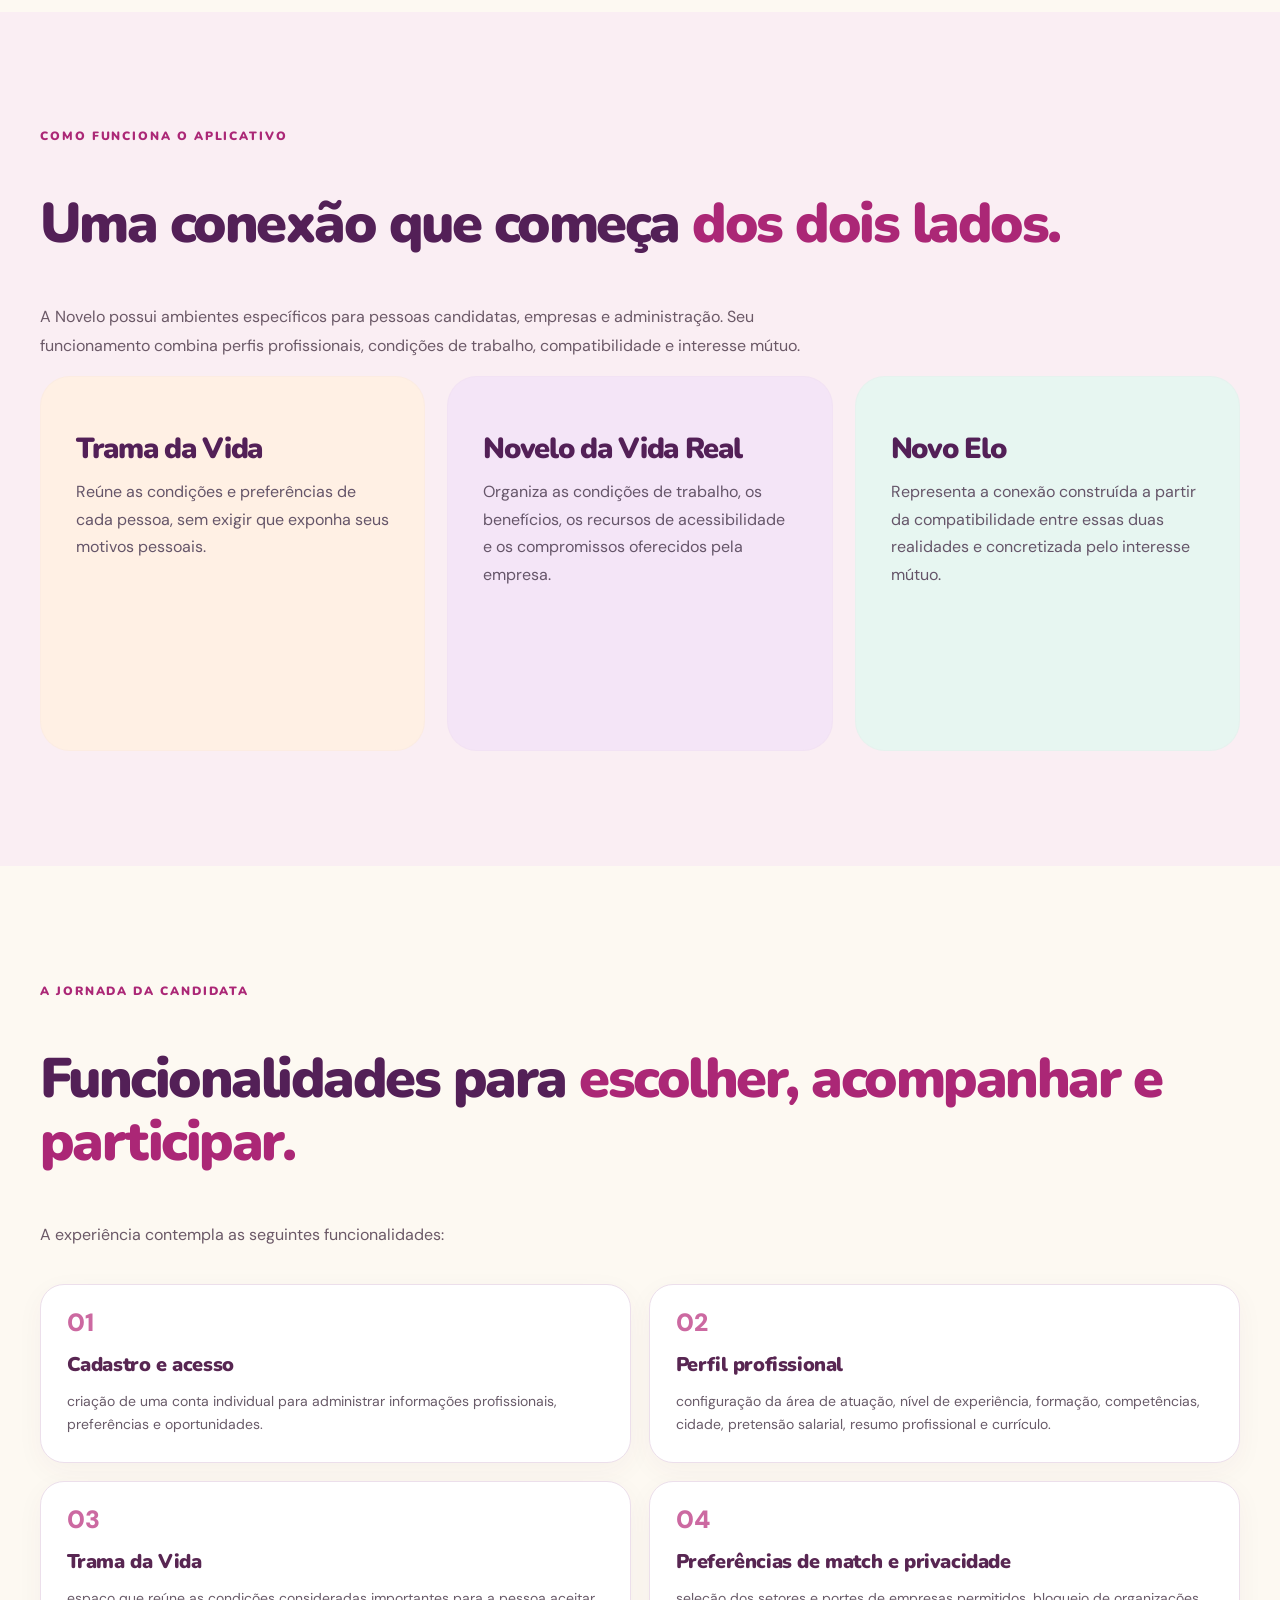
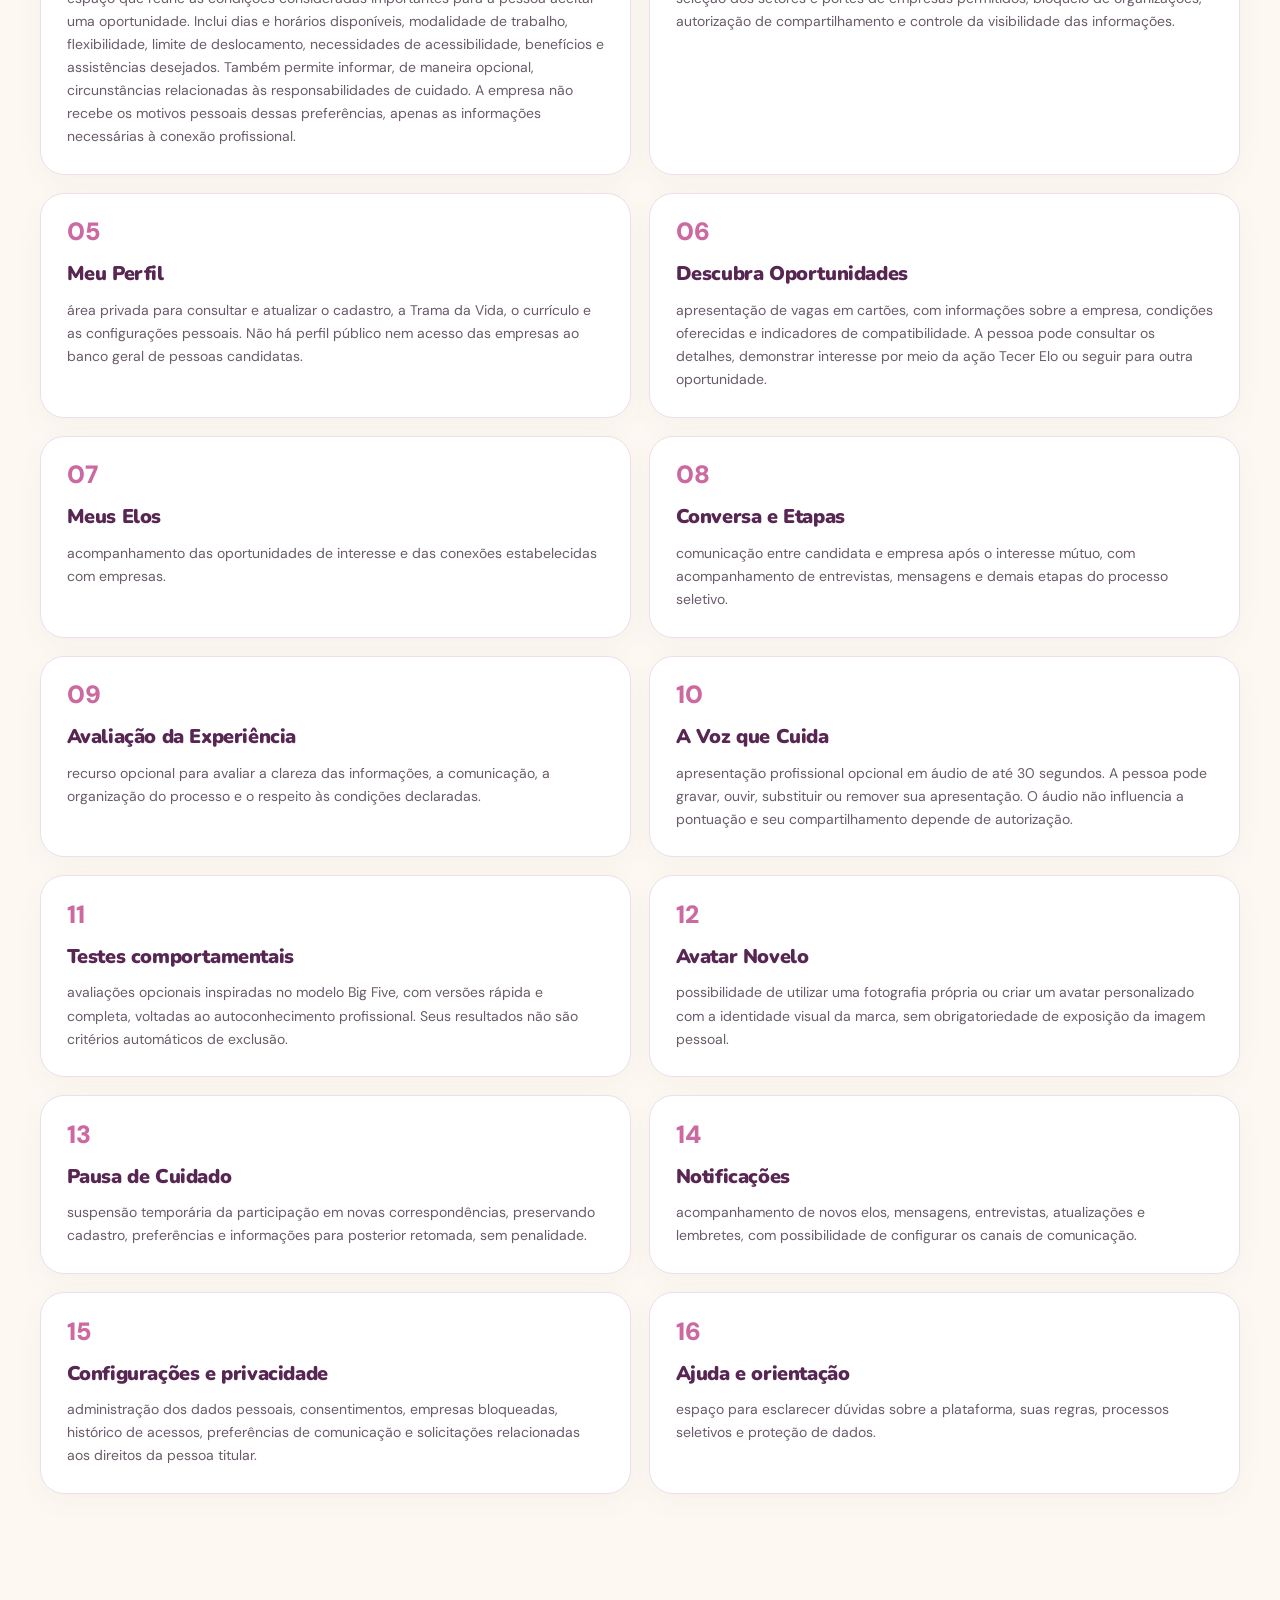
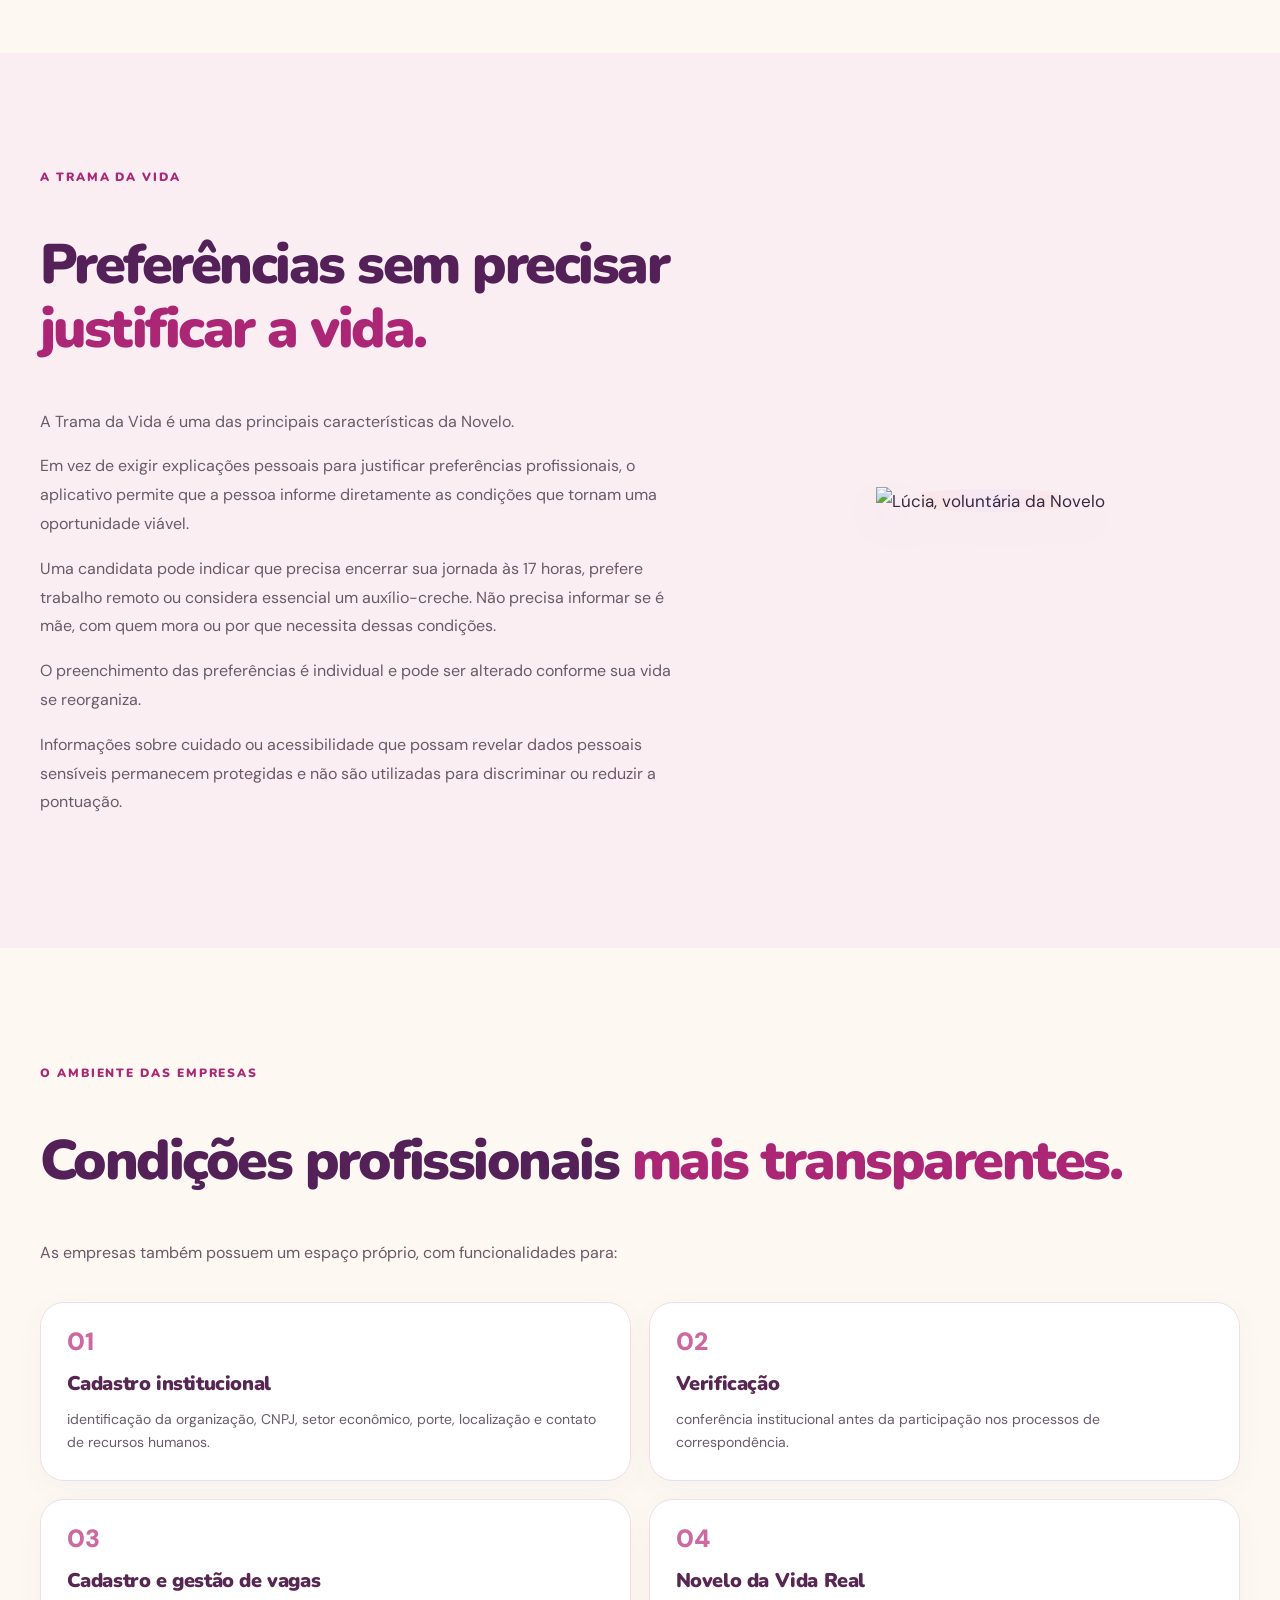
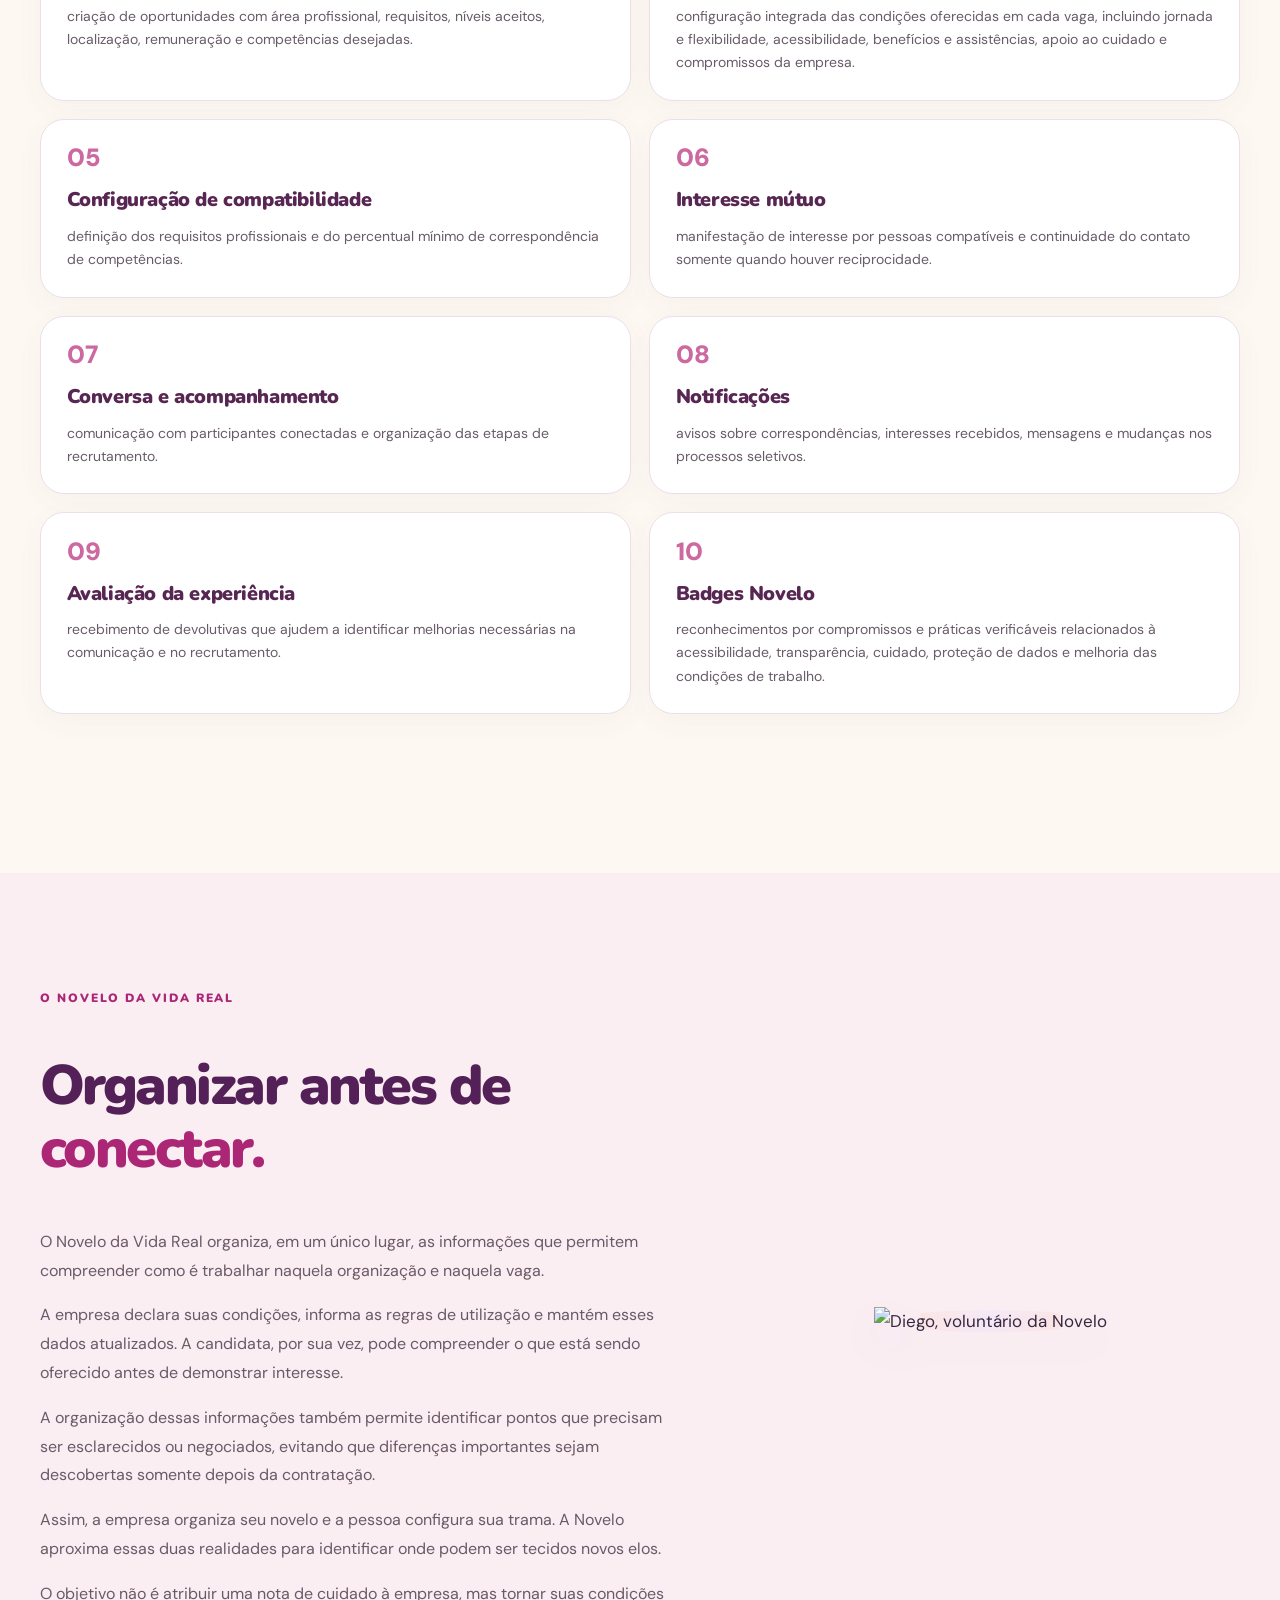
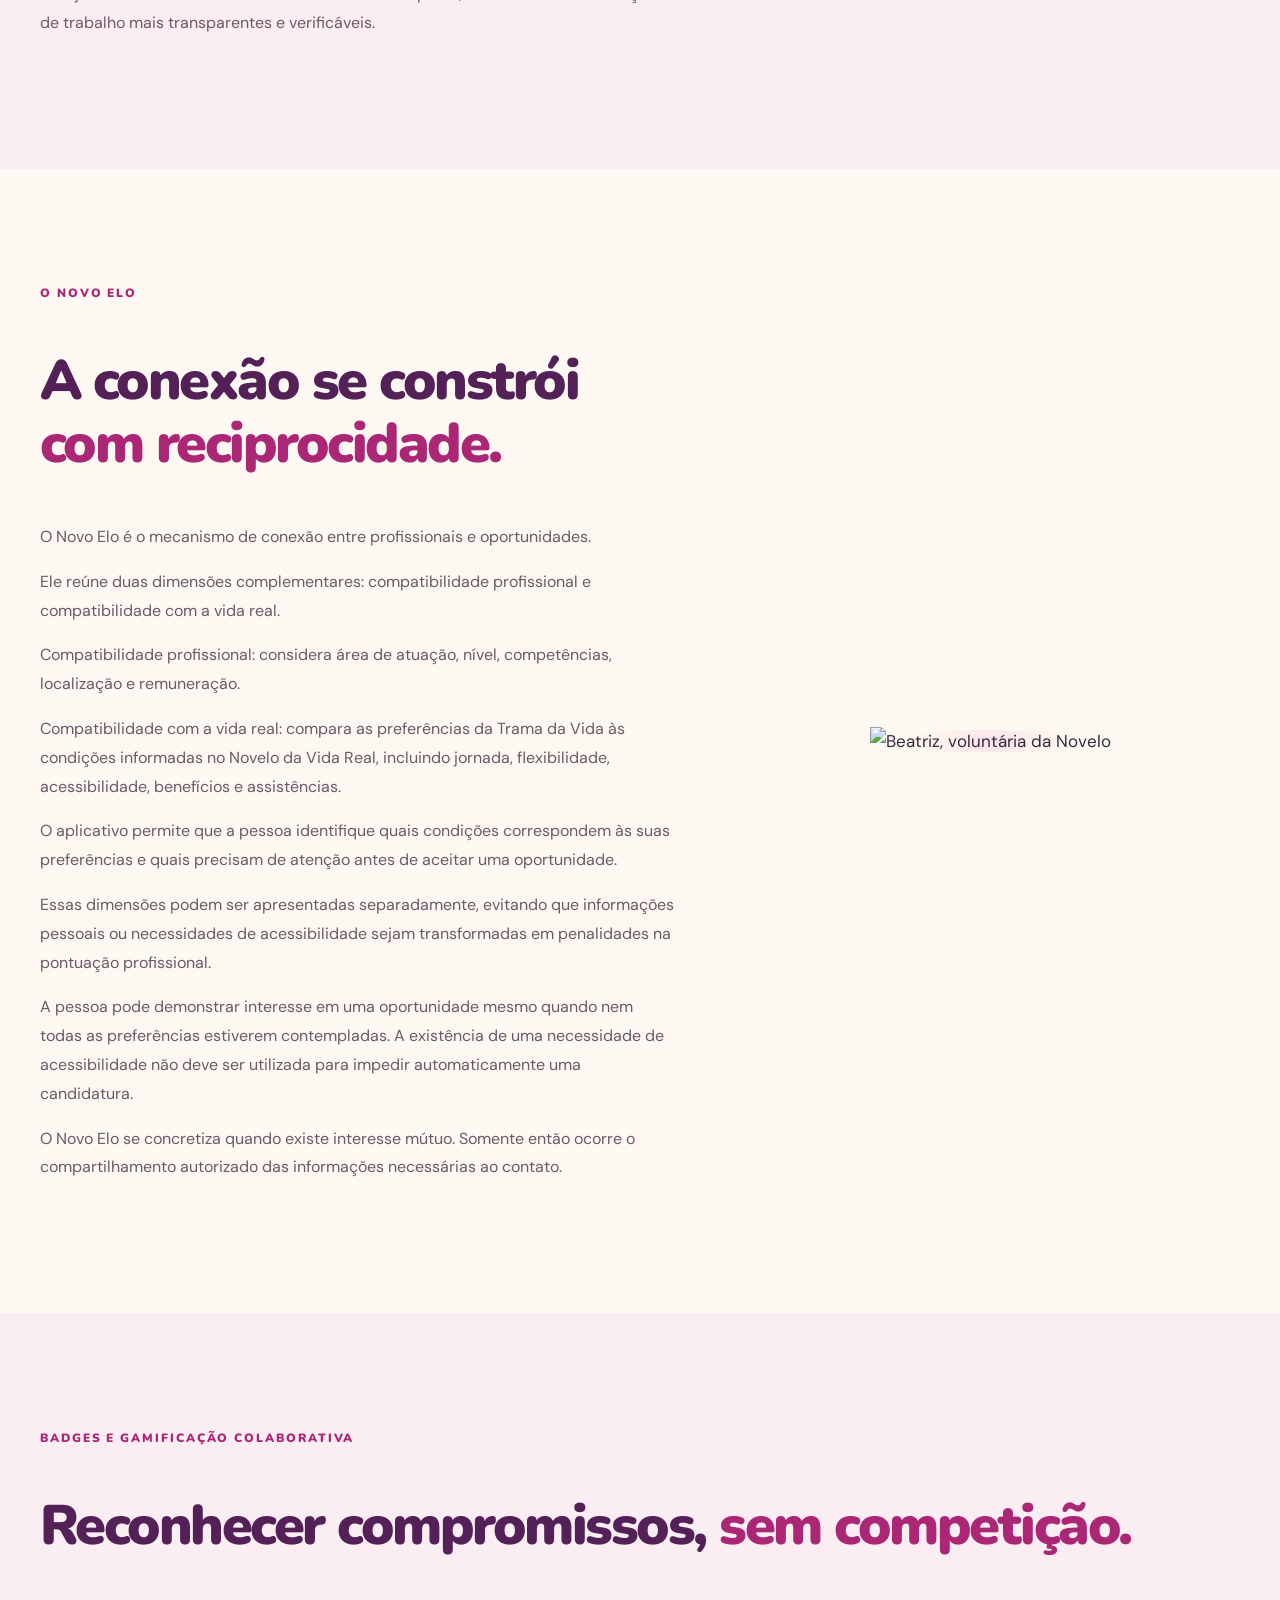
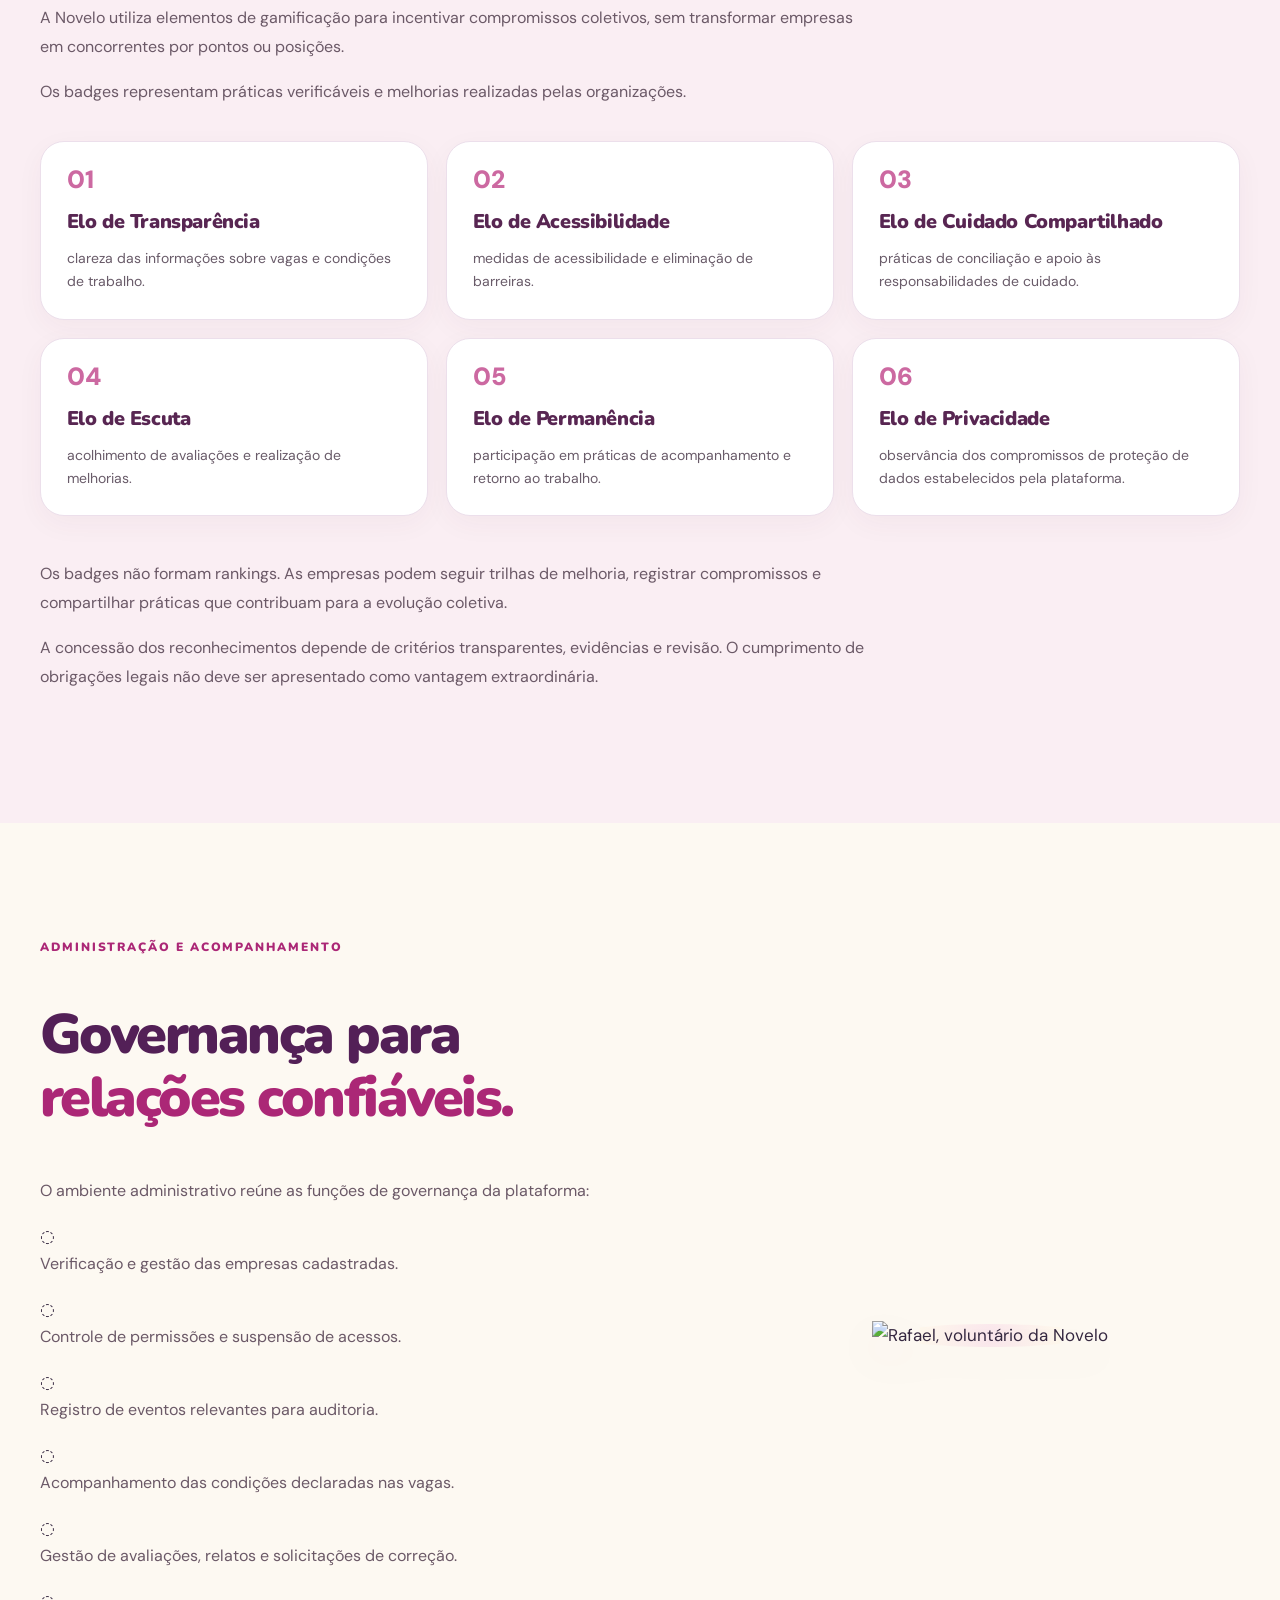
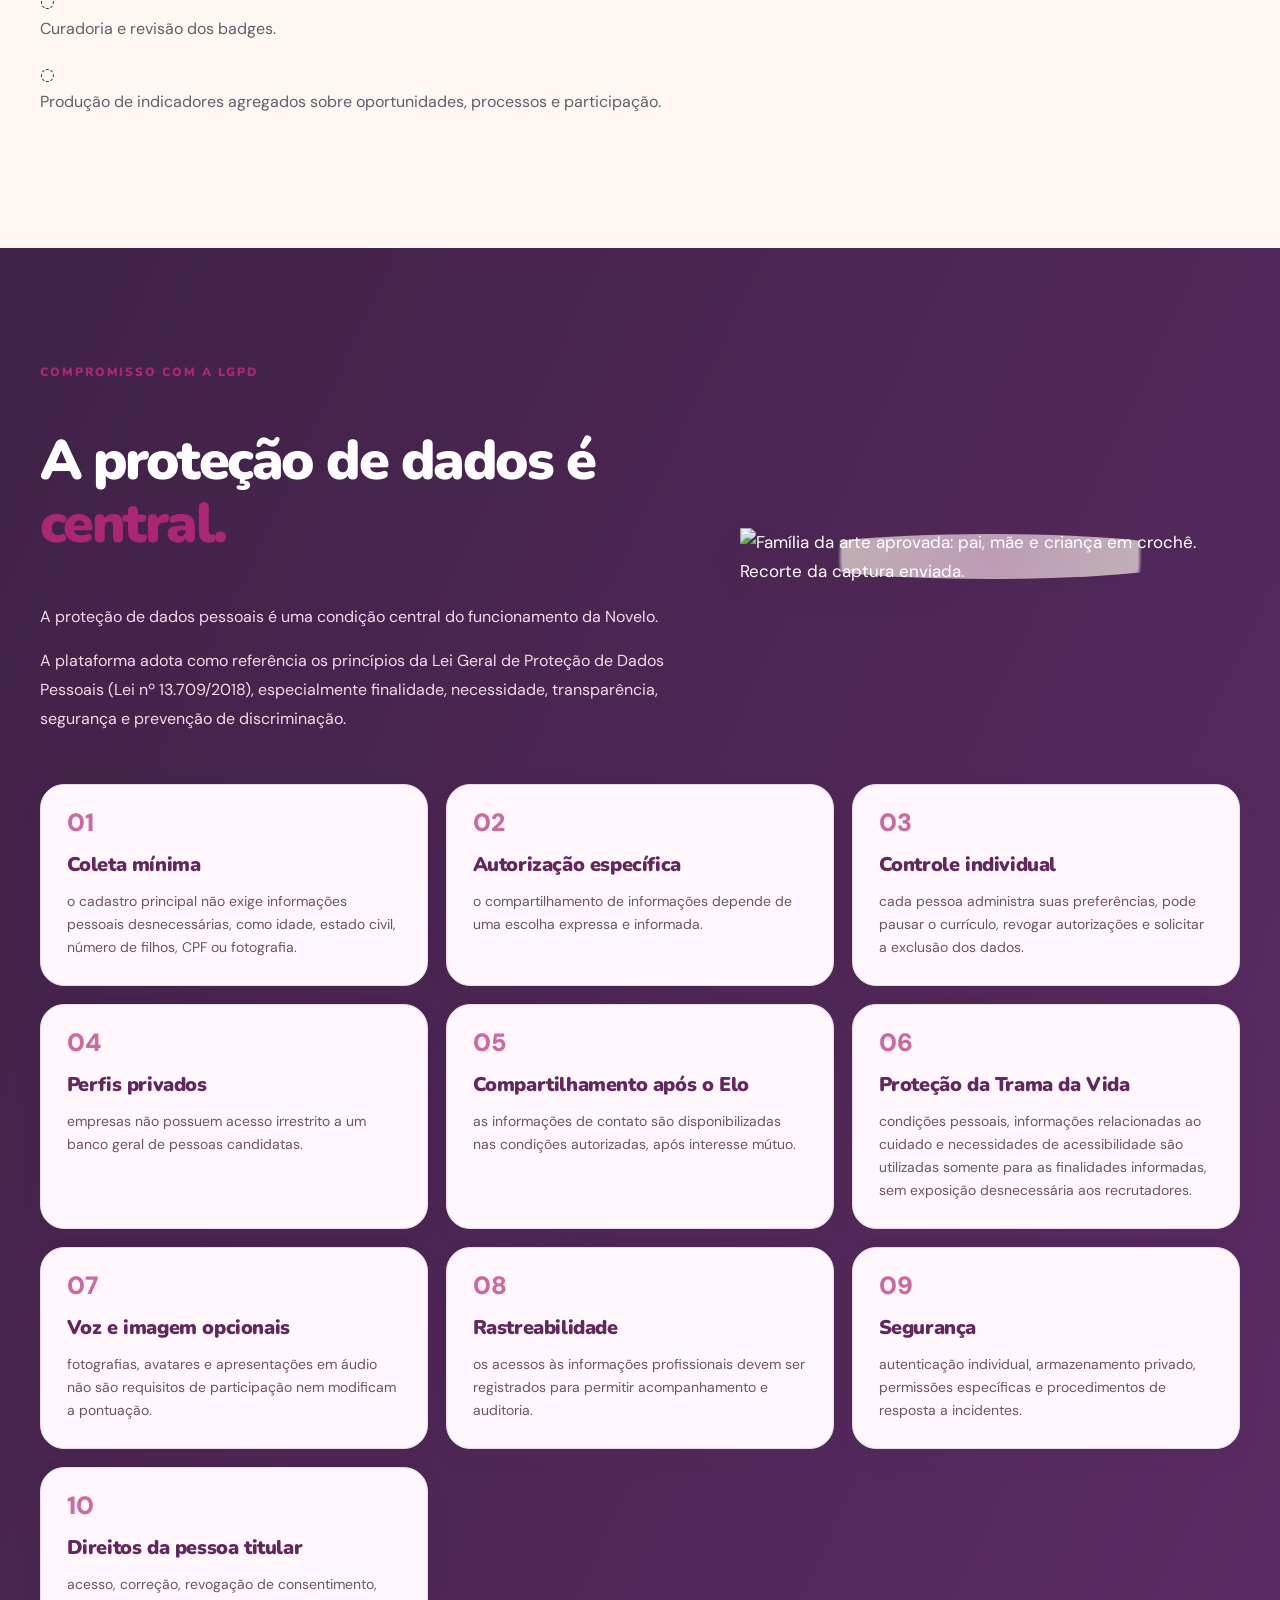
==== commit 45fad50e: "feat: aplicar layout consistente, imagens aprovadas e personagens individuais" ====
--- a/demo/index.html
+++ b/demo/index.html
@@ -1,85 +1,81 @@
-<!doctype html>
+<!DOCTYPE html>
+
 <html lang="pt-BR">
 <head>
-<meta charset="utf-8"><meta name="viewport" content="width=device-width,initial-scale=1,viewport-fit=cover">
-<meta name="theme-color" content="#fcf8f2"><meta name="description" content="Conheça a Novelo: uma plataforma de empregabilidade que considera competências, cuidado e condições reais de vida.">
+<meta charset="utf-8"/><meta content="width=device-width,initial-scale=1,viewport-fit=cover" name="viewport"/>
+<meta content="#fcf8f2" name="theme-color"/><meta content="Conheça a Novelo: uma plataforma de empregabilidade que considera competências, cuidado e condições reais de vida." name="description"/>
 <title>Novelo | O trabalho se tece coletivamente</title>
-<link rel="preconnect" href="https://fonts.googleapis.com"><link rel="preconnect" href="https://fonts.gstatic.com" crossorigin><link href="https://fonts.googleapis.com/css2?family=DM+Sans:wght@400;500;600;700&family=Nunito:wght@400;500;600;700;800;900&display=swap" rel="stylesheet">
-<link rel="stylesheet" href="styles.css"><script defer src="script.js"></script>
+<link href="https://fonts.googleapis.com" rel="preconnect"/><link crossorigin="" href="https://fonts.gstatic.com" rel="preconnect"/><link href="https://fonts.googleapis.com/css2?family=DM+Sans:wght@400;500;600;700&amp;family=Nunito:wght@400;500;600;700;800;900&amp;display=swap" rel="stylesheet"/>
+<link href="styles.css" rel="stylesheet"/><script defer="" src="script.js"></script>
 </head>
 <body>
 <a class="skip" href="#conteudo">Pular para o conteúdo</a>
-<div class="ribbon" aria-hidden="true"></div>
+<div aria-hidden="true" class="ribbon"></div>
 <header class="header"><div class="nav-shell">
-  <a class="brand" href="#inicio" aria-label="Novelo, voltar ao início"><img src="https://raw.githubusercontent.com/carolinefreire/novelo/main/public/logo-novelo.png" onerror="this.onerror=null;this.src='assets/logo-novelo.png';" alt="Novelo. O trabalho se tece coletivamente."></a>
-  <button class="menu-button" id="menuToggle" aria-expanded="false" aria-controls="navMenu" aria-label="Abrir menu">☰</button>
-  <nav id="navMenu" class="nav" aria-label="Navegação principal"><a href="#ideia">A ideia</a><a href="#marca">A marca</a><a href="#jornada">Candidata</a><a href="#empresas">Empresas</a><a href="#novo-elo">Novo Elo</a><a href="#compromisso">LGPD</a><a href="#politica">Cuidados</a></nav>
+<a aria-label="Novelo, voltar ao início" class="brand" href="#inicio"><img alt="Novelo. O trabalho se tece coletivamente." src="assets/logo-novelo.png"/></a>
+<button aria-controls="navMenu" aria-expanded="false" aria-label="Abrir menu" class="menu-button" id="menuToggle">☰</button>
+<nav aria-label="Navegação principal" class="nav" id="navMenu"><a href="#ideia">A ideia</a><a href="#marca">A marca</a><a href="#jornada">Candidata</a><a href="#empresas">Empresas</a><a href="#novo-elo">Novo Elo</a><a href="#compromisso">LGPD</a><a href="#politica">Cuidados</a></nav>
 </div></header>
 <main id="conteudo">
 <section class="hero" id="inicio"><div class="wrap hero-inner">
- <div class="hero-copy" data-reveal><div class="eyebrow">NOVELO · O TRABALHO SE TECE COLETIVAMENTE</div><h1>Uma plataforma de empregabilidade que <span>considera a vida real.</span></h1>
- <p class="hero-lead">A Novelo propõe contribuir para esse campo por meio de uma plataforma digital que organiza oportunidades, respeita escolhas individuais e incentiva relações profissionais mais transparentes.</p>
- <div class="hero-actions"><a class="btn primary" href="#ideia">Conheça a ideia ↗</a><a class="text-link" href="#jornada">Funcionalidades →</a></div></div>
- <div class="hero-visual" data-reveal><img src="assets/hero-familia.webp" alt="Três gerações tecendo juntas em crochê"></div></div></section>
+<div class="hero-copy" data-reveal=""><div class="eyebrow">NOVELO · O TRABALHO SE TECE COLETIVAMENTE</div><h1>Uma plataforma de empregabilidade que <span>considera a vida real.</span></h1>
+<p class="hero-lead">A Novelo propõe contribuir para esse campo por meio de uma plataforma digital que organiza oportunidades, respeita escolhas individuais e incentiva relações profissionais mais transparentes.</p>
+<div class="hero-actions"><a class="btn primary" href="#ideia">Conheça a ideia ↗</a><a class="text-link" href="#jornada">Funcionalidades →</a></div></div>
+<div class="hero-visual" data-reveal=""><img alt="Três gerações tecendo juntas em crochê" src="assets/hero-familia.webp"/></div></div></section>
 <section class="section" id="ideia"><div class="wrap split-section"><div><div class="section-eyebrow">DE ONDE VEM A IDEIA</div><h2>Uma oportunidade precisa considerar a <em>vida real.</em></h2><p>Uma pessoa pode estar preparada para uma oportunidade profissional e, ainda assim, não conseguir aceitá-la. Não por falta de competência, mas porque os horários, o deslocamento ou as condições de contratação não se encaixam nas responsabilidades que fazem parte da sua vida.</p>
 <p>Para quem cuida de crianças, familiares idosos ou pessoas com deficiência, essas dificuldades podem influenciar tanto o acesso ao trabalho quanto a permanência nele.</p>
 <p>A Novelo nasce da proposta de tornar essas condições mais visíveis na relação entre profissionais e empresas, sem transformar a vida pessoal de quem procura trabalho em motivo de exposição ou discriminação.</p>
 <p>Essa perspectiva dialoga com a Política Nacional de Cuidados, instituída pela Lei nº 15.069/2024, e com o Eixo 2 do Plano Nacional de Cuidados, dedicado à compatibilização entre trabalho remunerado, educação e necessidades familiares de cuidado.</p>
-<p>A Novelo propõe contribuir para esse campo por meio de uma plataforma digital que organiza oportunidades, respeita escolhas individuais e incentiva relações profissionais mais transparentes.</p></div><figure class="portrait " data-reveal><img loading="lazy" src="../assets/joana_voluntaria.svg" alt="Joana, voluntária da Novelo"></figure></div></section>
+<p>A Novelo propõe contribuir para esse campo por meio de uma plataforma digital que organiza oportunidades, respeita escolhas individuais e incentiva relações profissionais mais transparentes.</p></div><figure class="portrait" data-reveal=""><img alt="Joana, voluntária da Novelo" loading="lazy" src="assets/joana_voluntaria.svg"/></figure></div></section>
 <section class="section section-tinted" id="marca"><div class="wrap split-section"><div><div class="section-eyebrow">O SIGNIFICADO DA MARCA</div><h2>Novelo. <em>Novo Elo.</em></h2><p>O nome Novelo reúne a ideia de um novelo de fios e a expressão novo elo.</p>
 <p>A marca representa trajetórias diferentes que se encontram para construir possibilidades compartilhadas. O fio multicolorido simboliza diversidade, continuidade e conexão.</p>
 <p>Um novelo é formado por um único fio enrolado, que pode percorrer diferentes caminhos e criar inúmeras possibilidades. Quando está bem organizado, esse fio pode ser desenrolado e utilizado com facilidade. Mas, quando é puxado sem cuidado ou perde sua organização, pode se embaraçar e formar nós difíceis de desfazer.</p>
 <p>Essa imagem também ajuda a explicar o funcionamento da plataforma.</p>
 <p>Quando as condições de uma vaga estão desorganizadas ou escondidas, o encontro entre profissionais e empresas pode se embaraçar. Organizar essas informações antes da conexão ajuda a formar elos mais sustentáveis.</p>
-<p>A Novelo propõe que essa organização seja feita dos dois lados, respeitando aquilo que cada participante deseja e pode oferecer.</p></div><figure class="portrait " data-reveal><img loading="lazy" src="../assets/marina_voluntaria.svg" alt="Marina, voluntária da Novelo"></figure></div><div class="full-row"><p>Sua identidade se organiza em torno de três conceitos:</p><ul class="text-list"><li><strong>Vida real:</strong> reconhecer que cada pessoa tem uma trajetória, necessidades e responsabilidades próprias.</li><li><strong>Trabalho possível:</strong> aproximar competências profissionais de oportunidades efetivamente compatíveis.</li><li><strong>Cuidado compartilhado:</strong> reconhecer que conciliar trabalho e cuidado não deve ser uma responsabilidade exclusivamente individual.</li></ul><p>Na experiência do aplicativo, esses conceitos se traduzem em três elementos:</p><ul class="text-list"><li><strong>Trama da Vida:</strong> reúne as condições e preferências de cada pessoa, sem exigir que exponha seus motivos pessoais.</li><li><strong>Novelo da Vida Real:</strong> organiza as condições de trabalho, os benefícios, os recursos de acessibilidade e os compromissos oferecidos pela empresa.</li><li><strong>Novo Elo:</strong> representa a conexão construída a partir da compatibilidade entre essas duas realidades e concretizada pelo interesse mútuo.</li></ul>
-<p>A metáfora do fio não é apenas uma escolha estética. Ela orienta a maneira como a Novelo pretende organizar informações, respeitar trajetórias e construir novas oportunidades.</p></div></div></section>
-<section class="section" id="como-funciona"><div class="wrap"><div class="section-eyebrow">VALORES E PRINCÍPIOS</div><h2>Princípios que orientam <em>o aplicativo.</em></h2><p>A Novelo orienta seu desenvolvimento por seis valores:</p><div class="card-grid"><article class="item-card" data-reveal><span class="item-number">01</span><h3>Interdependência</h3><p>reconhecer a importância das relações de apoio na vida e no trabalho.</p></article>
-<article class="item-card" data-reveal><span class="item-number">02</span><h3>Reciprocidade</h3><p>permitir que profissionais e empresas participem das decisões de compatibilidade.</p></article>
-<article class="item-card" data-reveal><span class="item-number">03</span><h3>Autonomia</h3><p>garantir liberdade para definir preferências, restringir contatos e controlar informações pessoais.</p></article>
-<article class="item-card" data-reveal><span class="item-number">04</span><h3>Acesso real</h3><p>reduzir barreiras que dificultam a participação em processos seletivos.</p></article>
-<article class="item-card" data-reveal><span class="item-number">05</span><h3>Dignidade</h3><p>valorizar competências sem transformar circunstâncias pessoais em critérios de exclusão.</p></article>
-<article class="item-card" data-reveal><span class="item-number">06</span><h3>Privacidade</h3><p>proteger dados desde a concepção da plataforma, de acordo com os princípios da LGPD.</p></article></div><p>Esses valores precisam aparecer nas funcionalidades, não apenas na comunicação da marca.</p></div></section>
+<p>A Novelo propõe que essa organização seja feita dos dois lados, respeitando aquilo que cada participante deseja e pode oferecer.</p></div><figure class="portrait" data-reveal=""><img alt="Marina, voluntária da Novelo" loading="lazy" src="assets/marina_voluntaria.svg"/></figure></div><div class="full-row"><h3 class="subheading">Três conceitos que orientam a marca</h3><div class="thread-cards"><article class="thread-card" data-reveal=""><span aria-hidden="true" class="thread-icon">◌</span><h4>Vida real</h4><p>Reconhecer que cada pessoa tem uma trajetória, necessidades e responsabilidades próprias.</p></article><article class="thread-card" data-reveal=""><span aria-hidden="true" class="thread-icon">∞</span><h4>Trabalho possível</h4><p>Aproximar competências profissionais de oportunidades efetivamente compatíveis.</p></article><article class="thread-card" data-reveal=""><span aria-hidden="true" class="thread-icon">♡</span><h4>Cuidado compartilhado</h4><p>Reconhecer que conciliar trabalho e cuidado não deve ser uma responsabilidade exclusivamente individual.</p></article></div><h3 class="subheading">Três elementos da experiência</h3><div class="thread-cards"><article class="thread-card" data-reveal=""><span aria-hidden="true" class="thread-icon">≋</span><h4>Trama da Vida</h4><p>Reúne as condições e preferências de cada pessoa, sem exigir que exponha seus motivos pessoais.</p></article><article class="thread-card" data-reveal=""><span aria-hidden="true" class="thread-icon">◌</span><h4>Novelo da Vida Real</h4><p>Organiza as condições de trabalho, os benefícios, os recursos de acessibilidade e os compromissos oferecidos pela empresa.</p></article><article class="thread-card" data-reveal=""><span aria-hidden="true" class="thread-icon">∞</span><h4>Novo Elo</h4><p>Representa a conexão construída a partir da compatibilidade entre essas duas realidades e concretizada pelo interesse mútuo.</p></article></div><p>A metáfora do fio não é apenas uma escolha estética. Ela orienta a maneira como a Novelo pretende organizar informações, respeitar trajetórias e construir novas oportunidades.</p></div></section>
+<section class="section" id="como-funciona"><div class="wrap"><div class="section-eyebrow">VALORES E PRINCÍPIOS</div><h2>Princípios que orientam <em>o aplicativo.</em></h2><p>A Novelo orienta seu desenvolvimento por seis valores:</p><div class="card-grid"><article class="item-card" data-reveal=""><span aria-hidden="true" class="item-number">01</span><h3>Interdependência</h3><p>reconhecer a importância das relações de apoio na vida e no trabalho.</p></article>
+<article class="item-card" data-reveal=""><span aria-hidden="true" class="item-number">02</span><h3>Reciprocidade</h3><p>permitir que profissionais e empresas participem das decisões de compatibilidade.</p></article>
+<article class="item-card" data-reveal=""><span aria-hidden="true" class="item-number">03</span><h3>Autonomia</h3><p>garantir liberdade para definir preferências, restringir contatos e controlar informações pessoais.</p></article>
+<article class="item-card" data-reveal=""><span aria-hidden="true" class="item-number">04</span><h3>Acesso real</h3><p>reduzir barreiras que dificultam a participação em processos seletivos.</p></article>
+<article class="item-card" data-reveal=""><span aria-hidden="true" class="item-number">05</span><h3>Dignidade</h3><p>valorizar competências sem transformar circunstâncias pessoais em critérios de exclusão.</p></article>
+<article class="item-card" data-reveal=""><span aria-hidden="true" class="item-number">06</span><h3>Privacidade</h3><p>proteger dados desde a concepção da plataforma, de acordo com os princípios da LGPD.</p></article></div><p>Esses valores precisam aparecer nas funcionalidades, não apenas na comunicação da marca.</p></div></section>
 <section class="section section-tinted" id="conceitos"><div class="wrap"><div class="section-eyebrow">COMO FUNCIONA O APLICATIVO</div><h2>Uma conexão que começa <em>dos dois lados.</em></h2><p>A Novelo possui ambientes específicos para pessoas candidatas, empresas e administração. Seu funcionamento combina perfis profissionais, condições de trabalho, compatibilidade e interesse mútuo.</p><div class="concept-grid"><article class="concept peach"><h3>Trama da Vida</h3><p>Reúne as condições e preferências de cada pessoa, sem exigir que exponha seus motivos pessoais.</p></article><article class="concept violet"><h3>Novelo da Vida Real</h3><p>Organiza as condições de trabalho, os benefícios, os recursos de acessibilidade e os compromissos oferecidos pela empresa.</p></article><article class="concept mint"><h3>Novo Elo</h3><p>Representa a conexão construída a partir da compatibilidade entre essas duas realidades e concretizada pelo interesse mútuo.</p></article></div></div></section>
-<section class="section" id="jornada"><div class="wrap"><div class="section-eyebrow">A JORNADA DA CANDIDATA</div><h2>Funcionalidades para <em>escolher, acompanhar e participar.</em></h2><p>A experiência contempla as seguintes funcionalidades:</p><div class="feature-catalog"><article class="item-card" data-reveal><span class="item-number">01</span><h3>Cadastro e acesso</h3><p>criação de uma conta individual para administrar informações profissionais, preferências e oportunidades.</p></article>
-<article class="item-card" data-reveal><span class="item-number">02</span><h3>Perfil profissional</h3><p>configuração da área de atuação, nível de experiência, formação, competências, cidade, pretensão salarial, resumo profissional e currículo.</p></article>
-<article class="item-card" data-reveal><span class="item-number">03</span><h3>Trama da Vida</h3><p>espaço que reúne as condições consideradas importantes para a pessoa aceitar uma oportunidade. Inclui dias e horários disponíveis, modalidade de trabalho, flexibilidade, limite de deslocamento, necessidades de acessibilidade, benefícios e assistências desejados. Também permite informar, de maneira opcional, circunstâncias relacionadas às responsabilidades de cuidado. A empresa não recebe os motivos pessoais dessas preferências, apenas as informações necessárias à conexão profissional.</p></article>
-<article class="item-card" data-reveal><span class="item-number">04</span><h3>Preferências de match e privacidade</h3><p>seleção dos setores e portes de empresas permitidos, bloqueio de organizações, autorização de compartilhamento e controle da visibilidade das informações.</p></article>
-<article class="item-card" data-reveal><span class="item-number">05</span><h3>Meu Perfil</h3><p>área privada para consultar e atualizar o cadastro, a Trama da Vida, o currículo e as configurações pessoais. Não há perfil público nem acesso das empresas ao banco geral de pessoas candidatas.</p></article>
-<article class="item-card" data-reveal><span class="item-number">06</span><h3>Descubra Oportunidades</h3><p>apresentação de vagas em cartões, com informações sobre a empresa, condições oferecidas e indicadores de compatibilidade. A pessoa pode consultar os detalhes, demonstrar interesse por meio da ação Tecer Elo ou seguir para outra oportunidade.</p></article>
-<article class="item-card" data-reveal><span class="item-number">07</span><h3>Meus Elos</h3><p>acompanhamento das oportunidades de interesse e das conexões estabelecidas com empresas.</p></article>
-<article class="item-card" data-reveal><span class="item-number">08</span><h3>Conversa e Etapas</h3><p>comunicação entre candidata e empresa após o interesse mútuo, com acompanhamento de entrevistas, mensagens e demais etapas do processo seletivo.</p></article>
-<article class="item-card" data-reveal><span class="item-number">09</span><h3>Avaliação da Experiência</h3><p>recurso opcional para avaliar a clareza das informações, a comunicação, a organização do processo e o respeito às condições declaradas.</p></article>
-<article class="item-card" data-reveal><span class="item-number">10</span><h3>A Voz que Cuida</h3><p>apresentação profissional opcional em áudio de até 30 segundos. A pessoa pode gravar, ouvir, substituir ou remover sua apresentação. O áudio não influencia a pontuação e seu compartilhamento depende de autorização.</p></article>
-<article class="item-card" data-reveal><span class="item-number">11</span><h3>Testes comportamentais</h3><p>avaliações opcionais inspiradas no modelo Big Five, com versões rápida e completa, voltadas ao autoconhecimento profissional. Seus resultados não são critérios automáticos de exclusão.</p></article>
-<article class="item-card" data-reveal><span class="item-number">12</span><h3>Avatar Novelo</h3><p>possibilidade de utilizar uma fotografia própria ou criar um avatar personalizado com a identidade visual da marca, sem obrigatoriedade de exposição da imagem pessoal.</p></article>
-<article class="item-card" data-reveal><span class="item-number">13</span><h3>Pausa de Cuidado</h3><p>suspensão temporária da participação em novas correspondências, preservando cadastro, preferências e informações para posterior retomada, sem penalidade.</p></article>
-<article class="item-card" data-reveal><span class="item-number">14</span><h3>Notificações</h3><p>acompanhamento de novos elos, mensagens, entrevistas, atualizações e lembretes, com possibilidade de configurar os canais de comunicação.</p></article>
-<article class="item-card" data-reveal><span class="item-number">15</span><h3>Configurações e privacidade</h3><p>administração dos dados pessoais, consentimentos, empresas bloqueadas, histórico de acessos, preferências de comunicação e solicitações relacionadas aos direitos da pessoa titular.</p></article>
-<article class="item-card" data-reveal><span class="item-number">16</span><h3>Ajuda e orientação</h3><p>espaço para esclarecer dúvidas sobre a plataforma, suas regras, processos seletivos e proteção de dados.</p></article></div></div></section>
+<section class="section" id="jornada"><div class="wrap"><div class="section-eyebrow">A JORNADA DA CANDIDATA</div><h2>Funcionalidades para <em>escolher, acompanhar e participar.</em></h2><p>A experiência contempla as seguintes funcionalidades:</p><div class="feature-catalog"><article class="item-card" data-reveal=""><span aria-hidden="true" class="item-number">01</span><h3>Cadastro e acesso</h3><p>criação de uma conta individual para administrar informações profissionais, preferências e oportunidades.</p></article>
+<article class="item-card" data-reveal=""><span aria-hidden="true" class="item-number">02</span><h3>Perfil profissional</h3><p>configuração da área de atuação, nível de experiência, formação, competências, cidade, pretensão salarial, resumo profissional e currículo.</p></article>
+<article class="item-card" data-reveal=""><span aria-hidden="true" class="item-number">03</span><h3>Trama da Vida</h3><p>espaço que reúne as condições consideradas importantes para a pessoa aceitar uma oportunidade. Inclui dias e horários disponíveis, modalidade de trabalho, flexibilidade, limite de deslocamento, necessidades de acessibilidade, benefícios e assistências desejados. Também permite informar, de maneira opcional, circunstâncias relacionadas às responsabilidades de cuidado. A empresa não recebe os motivos pessoais dessas preferências, apenas as informações necessárias à conexão profissional.</p></article>
+<article class="item-card" data-reveal=""><span aria-hidden="true" class="item-number">04</span><h3>Preferências de match e privacidade</h3><p>seleção dos setores e portes de empresas permitidos, bloqueio de organizações, autorização de compartilhamento e controle da visibilidade das informações.</p></article>
+<article class="item-card" data-reveal=""><span aria-hidden="true" class="item-number">05</span><h3>Meu Perfil</h3><p>área privada para consultar e atualizar o cadastro, a Trama da Vida, o currículo e as configurações pessoais. Não há perfil público nem acesso das empresas ao banco geral de pessoas candidatas.</p></article>
+<article class="item-card" data-reveal=""><span aria-hidden="true" class="item-number">06</span><h3>Descubra Oportunidades</h3><p>apresentação de vagas em cartões, com informações sobre a empresa, condições oferecidas e indicadores de compatibilidade. A pessoa pode consultar os detalhes, demonstrar interesse por meio da ação Tecer Elo ou seguir para outra oportunidade.</p></article>
+<article class="item-card" data-reveal=""><span aria-hidden="true" class="item-number">07</span><h3>Meus Elos</h3><p>acompanhamento das oportunidades de interesse e das conexões estabelecidas com empresas.</p></article>
+<article class="item-card" data-reveal=""><span aria-hidden="true" class="item-number">08</span><h3>Conversa e Etapas</h3><p>comunicação entre candidata e empresa após o interesse mútuo, com acompanhamento de entrevistas, mensagens e demais etapas do processo seletivo.</p></article>
+<article class="item-card" data-reveal=""><span aria-hidden="true" class="item-number">09</span><h3>Avaliação da Experiência</h3><p>recurso opcional para avaliar a clareza das informações, a comunicação, a organização do processo e o respeito às condições declaradas.</p></article>
+<article class="item-card" data-reveal=""><span aria-hidden="true" class="item-number">10</span><h3>A Voz que Cuida</h3><p>apresentação profissional opcional em áudio de até 30 segundos. A pessoa pode gravar, ouvir, substituir ou remover sua apresentação. O áudio não influencia a pontuação e seu compartilhamento depende de autorização.</p></article>
+<article class="item-card" data-reveal=""><span aria-hidden="true" class="item-number">11</span><h3>Testes comportamentais</h3><p>avaliações opcionais inspiradas no modelo Big Five, com versões rápida e completa, voltadas ao autoconhecimento profissional. Seus resultados não são critérios automáticos de exclusão.</p></article>
+<article class="item-card" data-reveal=""><span aria-hidden="true" class="item-number">12</span><h3>Avatar Novelo</h3><p>possibilidade de utilizar uma fotografia própria ou criar um avatar personalizado com a identidade visual da marca, sem obrigatoriedade de exposição da imagem pessoal.</p></article>
+<article class="item-card" data-reveal=""><span aria-hidden="true" class="item-number">13</span><h3>Pausa de Cuidado</h3><p>suspensão temporária da participação em novas correspondências, preservando cadastro, preferências e informações para posterior retomada, sem penalidade.</p></article>
+<article class="item-card" data-reveal=""><span aria-hidden="true" class="item-number">14</span><h3>Notificações</h3><p>acompanhamento de novos elos, mensagens, entrevistas, atualizações e lembretes, com possibilidade de configurar os canais de comunicação.</p></article>
+<article class="item-card" data-reveal=""><span aria-hidden="true" class="item-number">15</span><h3>Configurações e privacidade</h3><p>administração dos dados pessoais, consentimentos, empresas bloqueadas, histórico de acessos, preferências de comunicação e solicitações relacionadas aos direitos da pessoa titular.</p></article>
+<article class="item-card" data-reveal=""><span aria-hidden="true" class="item-number">16</span><h3>Ajuda e orientação</h3><p>espaço para esclarecer dúvidas sobre a plataforma, suas regras, processos seletivos e proteção de dados.</p></article></div></div></section>
 <section class="section section-tinted" id="trama"><div class="wrap split-section"><div><div class="section-eyebrow">A TRAMA DA VIDA</div><h2>Preferências sem precisar <em>justificar a vida.</em></h2><p>A Trama da Vida é uma das principais características da Novelo.</p>
 <p>Em vez de exigir explicações pessoais para justificar preferências profissionais, o aplicativo permite que a pessoa informe diretamente as condições que tornam uma oportunidade viável.</p>
 <p>Uma candidata pode indicar que precisa encerrar sua jornada às 17 horas, prefere trabalho remoto ou considera essencial um auxílio-creche. Não precisa informar se é mãe, com quem mora ou por que necessita dessas condições.</p>
 <p>O preenchimento das preferências é individual e pode ser alterado conforme sua vida se reorganiza.</p>
-<p>Informações sobre cuidado ou acessibilidade que possam revelar dados pessoais sensíveis permanecem protegidas e não são utilizadas para discriminar ou reduzir a pontuação.</p></div><figure class="portrait " data-reveal><img loading="lazy" src="../assets/lucia_voluntaria.svg" alt="Lúcia, voluntária da Novelo"></figure></div></section>
-<section class="section" id="empresas"><div class="wrap"><div class="section-eyebrow">O AMBIENTE DAS EMPRESAS</div><h2>Condições profissionais <em>mais transparentes.</em></h2><p>As empresas também possuem um espaço próprio, com funcionalidades para:</p><div class="feature-catalog"><article class="item-card" data-reveal><span class="item-number">01</span><h3>Cadastro institucional</h3><p>identificação da organização, CNPJ, setor econômico, porte, localização e contato de recursos humanos.</p></article>
-<article class="item-card" data-reveal><span class="item-number">02</span><h3>Verificação</h3><p>conferência institucional antes da participação nos processos de correspondência.</p></article>
-<article class="item-card" data-reveal><span class="item-number">03</span><h3>Cadastro e gestão de vagas</h3><p>criação de oportunidades com área profissional, requisitos, níveis aceitos, localização, remuneração e competências desejadas.</p></article>
-<article class="item-card" data-reveal><span class="item-number">04</span><h3>Novelo da Vida Real</h3><p>configuração integrada das condições oferecidas em cada vaga, incluindo jornada e flexibilidade, acessibilidade, benefícios e assistências, apoio ao cuidado e compromissos da empresa.</p></article>
-<article class="item-card" data-reveal><span class="item-number">05</span><h3>Configuração de compatibilidade</h3><p>definição dos requisitos profissionais e do percentual mínimo de correspondência de competências.</p></article>
-<article class="item-card" data-reveal><span class="item-number">06</span><h3>Interesse mútuo</h3><p>manifestação de interesse por pessoas compatíveis e continuidade do contato somente quando houver reciprocidade.</p></article>
-<article class="item-card" data-reveal><span class="item-number">07</span><h3>Conversa e acompanhamento</h3><p>comunicação com participantes conectadas e organização das etapas de recrutamento.</p></article>
-<article class="item-card" data-reveal><span class="item-number">08</span><h3>Notificações</h3><p>avisos sobre correspondências, interesses recebidos, mensagens e mudanças nos processos seletivos.</p></article>
-<article class="item-card" data-reveal><span class="item-number">09</span><h3>Avaliação da experiência</h3><p>recebimento de devolutivas que ajudem a identificar melhorias necessárias na comunicação e no recrutamento.</p></article>
-<article class="item-card" data-reveal><span class="item-number">10</span><h3>Badges Novelo</h3><p>reconhecimentos por compromissos e práticas verificáveis relacionados à acessibilidade, transparência, cuidado, proteção de dados e melhoria das condições de trabalho.</p></article></div></div></section>
+<p>Informações sobre cuidado ou acessibilidade que possam revelar dados pessoais sensíveis permanecem protegidas e não são utilizadas para discriminar ou reduzir a pontuação.</p></div><figure class="portrait" data-reveal=""><img alt="Lúcia, voluntária da Novelo" loading="lazy" src="assets/lucia_voluntaria.svg"/></figure></div></section>
+<section class="section" id="empresas"><div class="wrap"><div class="section-eyebrow">O AMBIENTE DAS EMPRESAS</div><h2>Condições profissionais <em>mais transparentes.</em></h2><p>As empresas também possuem um espaço próprio, com funcionalidades para:</p><div class="feature-catalog"><article class="item-card" data-reveal=""><span aria-hidden="true" class="item-number">01</span><h3>Cadastro institucional</h3><p>identificação da organização, CNPJ, setor econômico, porte, localização e contato de recursos humanos.</p></article>
+<article class="item-card" data-reveal=""><span aria-hidden="true" class="item-number">02</span><h3>Verificação</h3><p>conferência institucional antes da participação nos processos de correspondência.</p></article>
+<article class="item-card" data-reveal=""><span aria-hidden="true" class="item-number">03</span><h3>Cadastro e gestão de vagas</h3><p>criação de oportunidades com área profissional, requisitos, níveis aceitos, localização, remuneração e competências desejadas.</p></article>
+<article class="item-card" data-reveal=""><span aria-hidden="true" class="item-number">04</span><h3>Novelo da Vida Real</h3><p>configuração integrada das condições oferecidas em cada vaga, incluindo jornada e flexibilidade, acessibilidade, benefícios e assistências, apoio ao cuidado e compromissos da empresa.</p></article>
+<article class="item-card" data-reveal=""><span aria-hidden="true" class="item-number">05</span><h3>Configuração de compatibilidade</h3><p>definição dos requisitos profissionais e do percentual mínimo de correspondência de competências.</p></article>
+<article class="item-card" data-reveal=""><span aria-hidden="true" class="item-number">06</span><h3>Interesse mútuo</h3><p>manifestação de interesse por pessoas compatíveis e continuidade do contato somente quando houver reciprocidade.</p></article>
+<article class="item-card" data-reveal=""><span aria-hidden="true" class="item-number">07</span><h3>Conversa e acompanhamento</h3><p>comunicação com participantes conectadas e organização das etapas de recrutamento.</p></article>
+<article class="item-card" data-reveal=""><span aria-hidden="true" class="item-number">08</span><h3>Notificações</h3><p>avisos sobre correspondências, interesses recebidos, mensagens e mudanças nos processos seletivos.</p></article>
+<article class="item-card" data-reveal=""><span aria-hidden="true" class="item-number">09</span><h3>Avaliação da experiência</h3><p>recebimento de devolutivas que ajudem a identificar melhorias necessárias na comunicação e no recrutamento.</p></article>
+<article class="item-card" data-reveal=""><span aria-hidden="true" class="item-number">10</span><h3>Badges Novelo</h3><p>reconhecimentos por compromissos e práticas verificáveis relacionados à acessibilidade, transparência, cuidado, proteção de dados e melhoria das condições de trabalho.</p></article></div></div></section>
 <section class="section section-tinted" id="novelo-real"><div class="wrap split-section"><div><div class="section-eyebrow">O NOVELO DA VIDA REAL</div><h2>Organizar antes de <em>conectar.</em></h2><p>O Novelo da Vida Real organiza, em um único lugar, as informações que permitem compreender como é trabalhar naquela organização e naquela vaga.</p>
 <p>A empresa declara suas condições, informa as regras de utilização e mantém esses dados atualizados. A candidata, por sua vez, pode compreender o que está sendo oferecido antes de demonstrar interesse.</p>
 <p>A organização dessas informações também permite identificar pontos que precisam ser esclarecidos ou negociados, evitando que diferenças importantes sejam descobertas somente depois da contratação.</p>
 <p>Assim, a empresa organiza seu novelo e a pessoa configura sua trama. A Novelo aproxima essas duas realidades para identificar onde podem ser tecidos novos elos.</p>
-<p>O objetivo não é atribuir uma nota de cuidado à empresa, mas tornar suas condições de trabalho mais transparentes e verificáveis.</p></div><figure class="portrait " data-reveal><img loading="lazy" src="../assets/diego_voluntario.svg" alt="Diego, voluntário da Novelo"></figure></div><div class="wrap"><div class="card-grid"><article class="item-card" data-reveal><span class="item-number">01</span><h3>Jornada e flexibilidade</h3><p>horários, dias de trabalho, modalidade presencial, híbrida ou remota, previsibilidade das escalas, possibilidades de ajuste e pausas.</p></article>
-<article class="item-card" data-reveal><span class="item-number">02</span><h3>Acessibilidade</h3><p>condições de acesso físico, tecnologias assistivas, mobiliário, comunicação acessível, Libras e adaptações no processo seletivo e no ambiente de trabalho.</p></article>
-<article class="item-card" data-reveal><span class="item-number">03</span><h3>Benefícios e Assistências</h3><p>alimentação, transporte, assistência à saúde, auxílio-creche, apoio ao cuidado de dependentes, educação e outras medidas oferecidas.</p></article>
-<article class="item-card" data-reveal><span class="item-number">04</span><h3>Apoio ao cuidado</h3><p>condições específicas de conciliação, como horários protegidos, possibilidade de jornada reduzida, folgas para emergências e políticas de retorno após licenças.</p></article>
-<article class="item-card" data-reveal><span class="item-number">05</span><h3>Compromissos da empresa</h3><p>indicação das condições efetivamente oferecidas, seus critérios de acesso e responsabilidades pela sua execução.</p></article></div></div></section>
+<p>O objetivo não é atribuir uma nota de cuidado à empresa, mas tornar suas condições de trabalho mais transparentes e verificáveis.</p></div><figure class="portrait" data-reveal=""><img alt="Diego, voluntário da Novelo" loading="lazy" src="assets/diego_voluntario.svg"/></figure></div></section>
 <section class="section" id="novo-elo"><div class="wrap split-section"><div><div class="section-eyebrow">O NOVO ELO</div><h2>A conexão se constrói <em>com reciprocidade.</em></h2><p>O Novo Elo é o mecanismo de conexão entre profissionais e oportunidades.</p>
 <p>Ele reúne duas dimensões complementares: compatibilidade profissional e compatibilidade com a vida real.</p>
 <p>Compatibilidade profissional: considera área de atuação, nível, competências, localização e remuneração.</p>
@@ -87,35 +83,35 @@
 <p>O aplicativo permite que a pessoa identifique quais condições correspondem às suas preferências e quais precisam de atenção antes de aceitar uma oportunidade.</p>
 <p>Essas dimensões podem ser apresentadas separadamente, evitando que informações pessoais ou necessidades de acessibilidade sejam transformadas em penalidades na pontuação profissional.</p>
 <p>A pessoa pode demonstrar interesse em uma oportunidade mesmo quando nem todas as preferências estiverem contempladas. A existência de uma necessidade de acessibilidade não deve ser utilizada para impedir automaticamente uma candidatura.</p>
-<p>O Novo Elo se concretiza quando existe interesse mútuo. Somente então ocorre o compartilhamento autorizado das informações necessárias ao contato.</p></div><figure class="portrait " data-reveal><img loading="lazy" src="../assets/previews/public/brand/personagens/beatriz_voluntaria.svg" alt="Beatriz, voluntária da Novelo"></figure></div></section>
+<p>O Novo Elo se concretiza quando existe interesse mútuo. Somente então ocorre o compartilhamento autorizado das informações necessárias ao contato.</p></div><figure class="portrait" data-reveal=""><img alt="Beatriz, voluntária da Novelo" loading="lazy" src="assets/beatriz_voluntaria.svg"/></figure></div></section>
 <section class="section section-tinted" id="badges"><div class="wrap"><div class="section-eyebrow">BADGES E GAMIFICAÇÃO COLABORATIVA</div><h2>Reconhecer compromissos, <em>sem competição.</em></h2><p>A Novelo utiliza elementos de gamificação para incentivar compromissos coletivos, sem transformar empresas em concorrentes por pontos ou posições.</p>
-<p>Os badges representam práticas verificáveis e melhorias realizadas pelas organizações.</p><div class="card-grid"><article class="item-card" data-reveal><span class="item-number">01</span><h3>Elo de Transparência</h3><p>clareza das informações sobre vagas e condições de trabalho.</p></article>
-<article class="item-card" data-reveal><span class="item-number">02</span><h3>Elo de Acessibilidade</h3><p>medidas de acessibilidade e eliminação de barreiras.</p></article>
-<article class="item-card" data-reveal><span class="item-number">03</span><h3>Elo de Cuidado Compartilhado</h3><p>práticas de conciliação e apoio às responsabilidades de cuidado.</p></article>
-<article class="item-card" data-reveal><span class="item-number">04</span><h3>Elo de Escuta</h3><p>acolhimento de avaliações e realização de melhorias.</p></article>
-<article class="item-card" data-reveal><span class="item-number">05</span><h3>Elo de Permanência</h3><p>participação em práticas de acompanhamento e retorno ao trabalho.</p></article>
-<article class="item-card" data-reveal><span class="item-number">06</span><h3>Elo de Privacidade</h3><p>observância dos compromissos de proteção de dados estabelecidos pela plataforma.</p></article></div><p>Os badges não formam rankings. As empresas podem seguir trilhas de melhoria, registrar compromissos e compartilhar práticas que contribuam para a evolução coletiva.</p>
+<p>Os badges representam práticas verificáveis e melhorias realizadas pelas organizações.</p><div class="card-grid"><article class="item-card" data-reveal=""><span aria-hidden="true" class="item-number">01</span><h3>Elo de Transparência</h3><p>clareza das informações sobre vagas e condições de trabalho.</p></article>
+<article class="item-card" data-reveal=""><span aria-hidden="true" class="item-number">02</span><h3>Elo de Acessibilidade</h3><p>medidas de acessibilidade e eliminação de barreiras.</p></article>
+<article class="item-card" data-reveal=""><span aria-hidden="true" class="item-number">03</span><h3>Elo de Cuidado Compartilhado</h3><p>práticas de conciliação e apoio às responsabilidades de cuidado.</p></article>
+<article class="item-card" data-reveal=""><span aria-hidden="true" class="item-number">04</span><h3>Elo de Escuta</h3><p>acolhimento de avaliações e realização de melhorias.</p></article>
+<article class="item-card" data-reveal=""><span aria-hidden="true" class="item-number">05</span><h3>Elo de Permanência</h3><p>participação em práticas de acompanhamento e retorno ao trabalho.</p></article>
+<article class="item-card" data-reveal=""><span aria-hidden="true" class="item-number">06</span><h3>Elo de Privacidade</h3><p>observância dos compromissos de proteção de dados estabelecidos pela plataforma.</p></article></div><p>Os badges não formam rankings. As empresas podem seguir trilhas de melhoria, registrar compromissos e compartilhar práticas que contribuam para a evolução coletiva.</p>
 <p>A concessão dos reconhecimentos depende de critérios transparentes, evidências e revisão. O cumprimento de obrigações legais não deve ser apresentado como vantagem extraordinária.</p></div></section>
-<section class="section" id="admin"><div class="wrap split-section"><div><div class="section-eyebrow">ADMINISTRAÇÃO E ACOMPANHAMENTO</div><h2>Governança para <em>relações confiáveis.</em></h2><p>O ambiente administrativo reúne as funções de governança da plataforma:</p><ul class="text-list"><li>Verificação e gestão das empresas cadastradas.</li><li>Controle de permissões e suspensão de acessos.</li><li>Registro de eventos relevantes para auditoria.</li><li>Acompanhamento das condições declaradas nas vagas.</li><li>Gestão de avaliações, relatos e solicitações de correção.</li><li>Curadoria e revisão dos badges.</li><li>Produção de indicadores agregados sobre oportunidades, processos e participação.</li></ul></div><figure class="portrait " data-reveal><img loading="lazy" src="../assets/rafael_voluntario.svg" alt="Rafael, voluntário da Novelo"></figure></div></section>
-<section class="section privacy" id="compromisso"><div class="wrap"><div class="section-eyebrow">COMPROMISSO COM A LGPD</div><h2>A proteção de dados é <em>central.</em></h2><p>A proteção de dados pessoais é uma condição central do funcionamento da Novelo.</p><p>A plataforma adota como referência os princípios da Lei Geral de Proteção de Dados Pessoais (Lei nº 13.709/2018), especialmente finalidade, necessidade, transparência, segurança e prevenção de discriminação.</p><div class="card-grid privacy-cards"><article class="item-card" data-reveal><span class="item-number">01</span><h3>Coleta mínima</h3><p>o cadastro principal não exige informações pessoais desnecessárias, como idade, estado civil, número de filhos, CPF ou fotografia.</p></article>
-<article class="item-card" data-reveal><span class="item-number">02</span><h3>Autorização específica</h3><p>o compartilhamento de informações depende de uma escolha expressa e informada.</p></article>
-<article class="item-card" data-reveal><span class="item-number">03</span><h3>Controle individual</h3><p>cada pessoa administra suas preferências, pode pausar o currículo, revogar autorizações e solicitar a exclusão dos dados.</p></article>
-<article class="item-card" data-reveal><span class="item-number">04</span><h3>Perfis privados</h3><p>empresas não possuem acesso irrestrito a um banco geral de pessoas candidatas.</p></article>
-<article class="item-card" data-reveal><span class="item-number">05</span><h3>Compartilhamento após o Elo</h3><p>as informações de contato são disponibilizadas nas condições autorizadas, após interesse mútuo.</p></article>
-<article class="item-card" data-reveal><span class="item-number">06</span><h3>Proteção da Trama da Vida</h3><p>condições pessoais, informações relacionadas ao cuidado e necessidades de acessibilidade são utilizadas somente para as finalidades informadas, sem exposição desnecessária aos recrutadores.</p></article>
-<article class="item-card" data-reveal><span class="item-number">07</span><h3>Voz e imagem opcionais</h3><p>fotografias, avatares e apresentações em áudio não são requisitos de participação nem modificam a pontuação.</p></article>
-<article class="item-card" data-reveal><span class="item-number">08</span><h3>Rastreabilidade</h3><p>os acessos às informações profissionais devem ser registrados para permitir acompanhamento e auditoria.</p></article>
-<article class="item-card" data-reveal><span class="item-number">09</span><h3>Segurança</h3><p>autenticação individual, armazenamento privado, permissões específicas e procedimentos de resposta a incidentes.</p></article>
-<article class="item-card" data-reveal><span class="item-number">10</span><h3>Direitos da pessoa titular</h3><p>acesso, correção, revogação de consentimento, eliminação e portabilidade, conforme as condições previstas na legislação.</p></article></div><p>As empresas assumem compromissos de utilização dos dados exclusivamente para os processos seletivos autorizados, sem repasse indevido ou formação de bancos paralelos.</p></div></section>
-<section class="section" id="permanencia"><div class="wrap"><div class="section-eyebrow">EMPREGABILIDADE E PERMANÊNCIA NO TRABALHO</div><h2>Encontrar trabalho importa. <em>Permanecer também.</em></h2><p>A Novelo organiza sua contribuição em duas frentes complementares:</p>
-<p>Recolocação profissional: conectar pessoas a oportunidades compatíveis, com informações claras sobre requisitos e condições de trabalho.</p>
-<p>Retorno e permanência: apoiar o acompanhamento de pessoas que regressam de licenças e afastamentos, com registro de condições, compromissos, solicitações de ajustes e revisões.</p>
-<p>O acompanhamento também pode permitir verificar se as condições informadas durante a seleção correspondem à experiência vivida após a contratação.</p>
-<p>A proposta reconhece que permanecer no emprego não depende apenas da decisão individual. Também envolve a organização do trabalho e a capacidade das empresas de assumir compromissos.</p></div></section>
+<section class="section" id="admin"><div class="wrap split-section"><div><div class="section-eyebrow">ADMINISTRAÇÃO E ACOMPANHAMENTO</div><h2>Governança para <em>relações confiáveis.</em></h2><p>O ambiente administrativo reúne as funções de governança da plataforma:</p><div class="thread-cards administrative"><article class="thread-card" data-reveal=""><span aria-hidden="true" class="thread-icon">◌</span><p>Verificação e gestão das empresas cadastradas.</p></article><article class="thread-card" data-reveal=""><span aria-hidden="true" class="thread-icon">◌</span><p>Controle de permissões e suspensão de acessos.</p></article><article class="thread-card" data-reveal=""><span aria-hidden="true" class="thread-icon">◌</span><p>Registro de eventos relevantes para auditoria.</p></article><article class="thread-card" data-reveal=""><span aria-hidden="true" class="thread-icon">◌</span><p>Acompanhamento das condições declaradas nas vagas.</p></article><article class="thread-card" data-reveal=""><span aria-hidden="true" class="thread-icon">◌</span><p>Gestão de avaliações, relatos e solicitações de correção.</p></article><article class="thread-card" data-reveal=""><span aria-hidden="true" class="thread-icon">◌</span><p>Curadoria e revisão dos badges.</p></article><article class="thread-card" data-reveal=""><span aria-hidden="true" class="thread-icon">◌</span><p>Produção de indicadores agregados sobre oportunidades, processos e participação.</p></article></div></div><figure class="portrait" data-reveal=""><img alt="Rafael, voluntário da Novelo" loading="lazy" src="assets/rafael_voluntario.svg"/></figure></div></section>
+<section class="section privacy" id="compromisso"><div class="wrap"><div class="privacy-layout split-section"><div><div class="section-eyebrow">COMPROMISSO COM A LGPD</div><h2>A proteção de dados é <em>central.</em></h2><p>A proteção de dados pessoais é uma condição central do funcionamento da Novelo.</p><p>A plataforma adota como referência os princípios da Lei Geral de Proteção de Dados Pessoais (Lei nº 13.709/2018), especialmente finalidade, necessidade, transparência, segurança e prevenção de discriminação.</p></div><figure class="portrait family-approved" data-reveal=""><img alt="Família da arte aprovada: pai, mãe e criança em crochê. Recorte da captura enviada." loading="lazy" src="assets/familia_issue10_recorte.svg"/></figure></div><div class="card-grid privacy-cards"><article class="item-card" data-reveal=""><span aria-hidden="true" class="item-number">01</span><h3>Coleta mínima</h3><p>o cadastro principal não exige informações pessoais desnecessárias, como idade, estado civil, número de filhos, CPF ou fotografia.</p></article>
+<article class="item-card" data-reveal=""><span aria-hidden="true" class="item-number">02</span><h3>Autorização específica</h3><p>o compartilhamento de informações depende de uma escolha expressa e informada.</p></article>
+<article class="item-card" data-reveal=""><span aria-hidden="true" class="item-number">03</span><h3>Controle individual</h3><p>cada pessoa administra suas preferências, pode pausar o currículo, revogar autorizações e solicitar a exclusão dos dados.</p></article>
+<article class="item-card" data-reveal=""><span aria-hidden="true" class="item-number">04</span><h3>Perfis privados</h3><p>empresas não possuem acesso irrestrito a um banco geral de pessoas candidatas.</p></article>
+<article class="item-card" data-reveal=""><span aria-hidden="true" class="item-number">05</span><h3>Compartilhamento após o Elo</h3><p>as informações de contato são disponibilizadas nas condições autorizadas, após interesse mútuo.</p></article>
+<article class="item-card" data-reveal=""><span aria-hidden="true" class="item-number">06</span><h3>Proteção da Trama da Vida</h3><p>condições pessoais, informações relacionadas ao cuidado e necessidades de acessibilidade são utilizadas somente para as finalidades informadas, sem exposição desnecessária aos recrutadores.</p></article>
+<article class="item-card" data-reveal=""><span aria-hidden="true" class="item-number">07</span><h3>Voz e imagem opcionais</h3><p>fotografias, avatares e apresentações em áudio não são requisitos de participação nem modificam a pontuação.</p></article>
+<article class="item-card" data-reveal=""><span aria-hidden="true" class="item-number">08</span><h3>Rastreabilidade</h3><p>os acessos às informações profissionais devem ser registrados para permitir acompanhamento e auditoria.</p></article>
+<article class="item-card" data-reveal=""><span aria-hidden="true" class="item-number">09</span><h3>Segurança</h3><p>autenticação individual, armazenamento privado, permissões específicas e procedimentos de resposta a incidentes.</p></article>
+<article class="item-card" data-reveal=""><span aria-hidden="true" class="item-number">10</span><h3>Direitos da pessoa titular</h3><p>acesso, correção, revogação de consentimento, eliminação e portabilidade, conforme as condições previstas na legislação.</p></article></div><p>As empresas assumem compromissos de utilização dos dados exclusivamente para os processos seletivos autorizados, sem repasse indevido ou formação de bancos paralelos.</p></div></section>
+<section class="section" id="permanencia"><div class="wrap split-section permanence-layout">
+
+
+
+<div><div class="section-eyebrow">EMPREGABILIDADE E PERMANÊNCIA NO TRABALHO</div><h2>Encontrar trabalho importa. <em>Permanecer também.</em></h2><p>A Novelo organiza sua contribuição em duas frentes complementares:</p><p>Recolocação profissional: conectar pessoas a oportunidades compatíveis, com informações claras sobre requisitos e condições de trabalho.</p><p>Retorno e permanência: apoiar o acompanhamento de pessoas que regressam de licenças e afastamentos, com registro de condições, compromissos, solicitações de ajustes e revisões.</p><p>O acompanhamento também pode permitir verificar se as condições informadas durante a seleção correspondem à experiência vivida após a contratação.</p><p>A proposta reconhece que permanecer no emprego não depende apenas da decisão individual. Também envolve a organização do trabalho e a capacidade das empresas de assumir compromissos.</p></div><figure class="portrait approved-caring-scene" data-reveal=""><img alt="Arte da curadoria: mãe e criança com tecido colorido de crochê. Recorte da captura enviada." loading="lazy" src="assets/carinho_em_fios_coloridos_da_captura.svg"/></figure></div></section>
 <section class="section section-tinted" id="politica"><div class="wrap split-section"><div><div class="section-eyebrow">DESENVOLVIMENTO E CONTRIBUIÇÃO PARA AS POLÍTICAS DE CUIDADO</div><h2>O trabalho se tece <em>coletivamente.</em></h2><p>A Novelo reúne, em uma mesma proposta, tecnologia de recrutamento, autonomia profissional, transparência das condições de trabalho e proteção de dados.</p>
 <p>Sua relação com a Política Nacional de Cuidados está na possibilidade de contribuir para a compatibilização entre trabalho remunerado e responsabilidades de cuidado, envolvendo também as empresas nessa construção.</p>
 <p>A plataforma não substitui serviços públicos, políticas de cuidado ou obrigações trabalhistas. Ela oferece instrumentos para tornar mais claras as condições de participação profissional e apoiar relações de trabalho mais sustentáveis.</p>
-<p>A Novelo parte de uma ideia simples: para construir um elo, não basta encontrar duas pontas. É preciso compreender como elas podem se conectar sem que alguém tenha de assumir sozinho todo o esforço.</p></div><figure class="portrait " data-reveal><img loading="lazy" src="assets/voluntarios.webp" alt="Grupo dos voluntários da Novelo"></figure></div></section>
-<section class="section closing" id="contato"><div class="wrap closing-inner"><h2>Novelo. <em>O trabalho se tece coletivamente.</em></h2><img class="final-logo" src="https://raw.githubusercontent.com/carolinefreire/novelo/main/public/logo-novelo.png" onerror="this.onerror=null;this.src='assets/logo-novelo.png';" alt="Logotipo oficial da Novelo"></div></section></main>
+<p>A Novelo parte de uma ideia simples: para construir um elo, não basta encontrar duas pontas. É preciso compreender como elas podem se conectar sem que alguém tenha de assumir sozinho todo o esforço.</p></div><figure class="portrait" data-reveal=""><img alt="Grupo diverso em crochê: pessoas reunidas em cuidado, incluindo uma pessoa em cadeira de rodas com suporte respiratório e alimentação assistida." loading="lazy" src="assets/grupo-cuidado.webp"/></figure></div></section>
+<section class="section closing" id="contato"><div class="wrap closing-inner"><h2>Novelo. <em>O trabalho se tece coletivamente.</em></h2><img alt="Novelo, o trabalho se tece coletivamente. Logotipo oficial." class="final-logo" src="assets/logo-novelo.png"/></div></section></main>
 <footer class="footer"><div class="wrap foot-inner"><span>© Novelo · O trabalho se tece coletivamente.</span><a href="#inicio">Voltar ao início ↑</a></div></footer>
 </body></html>
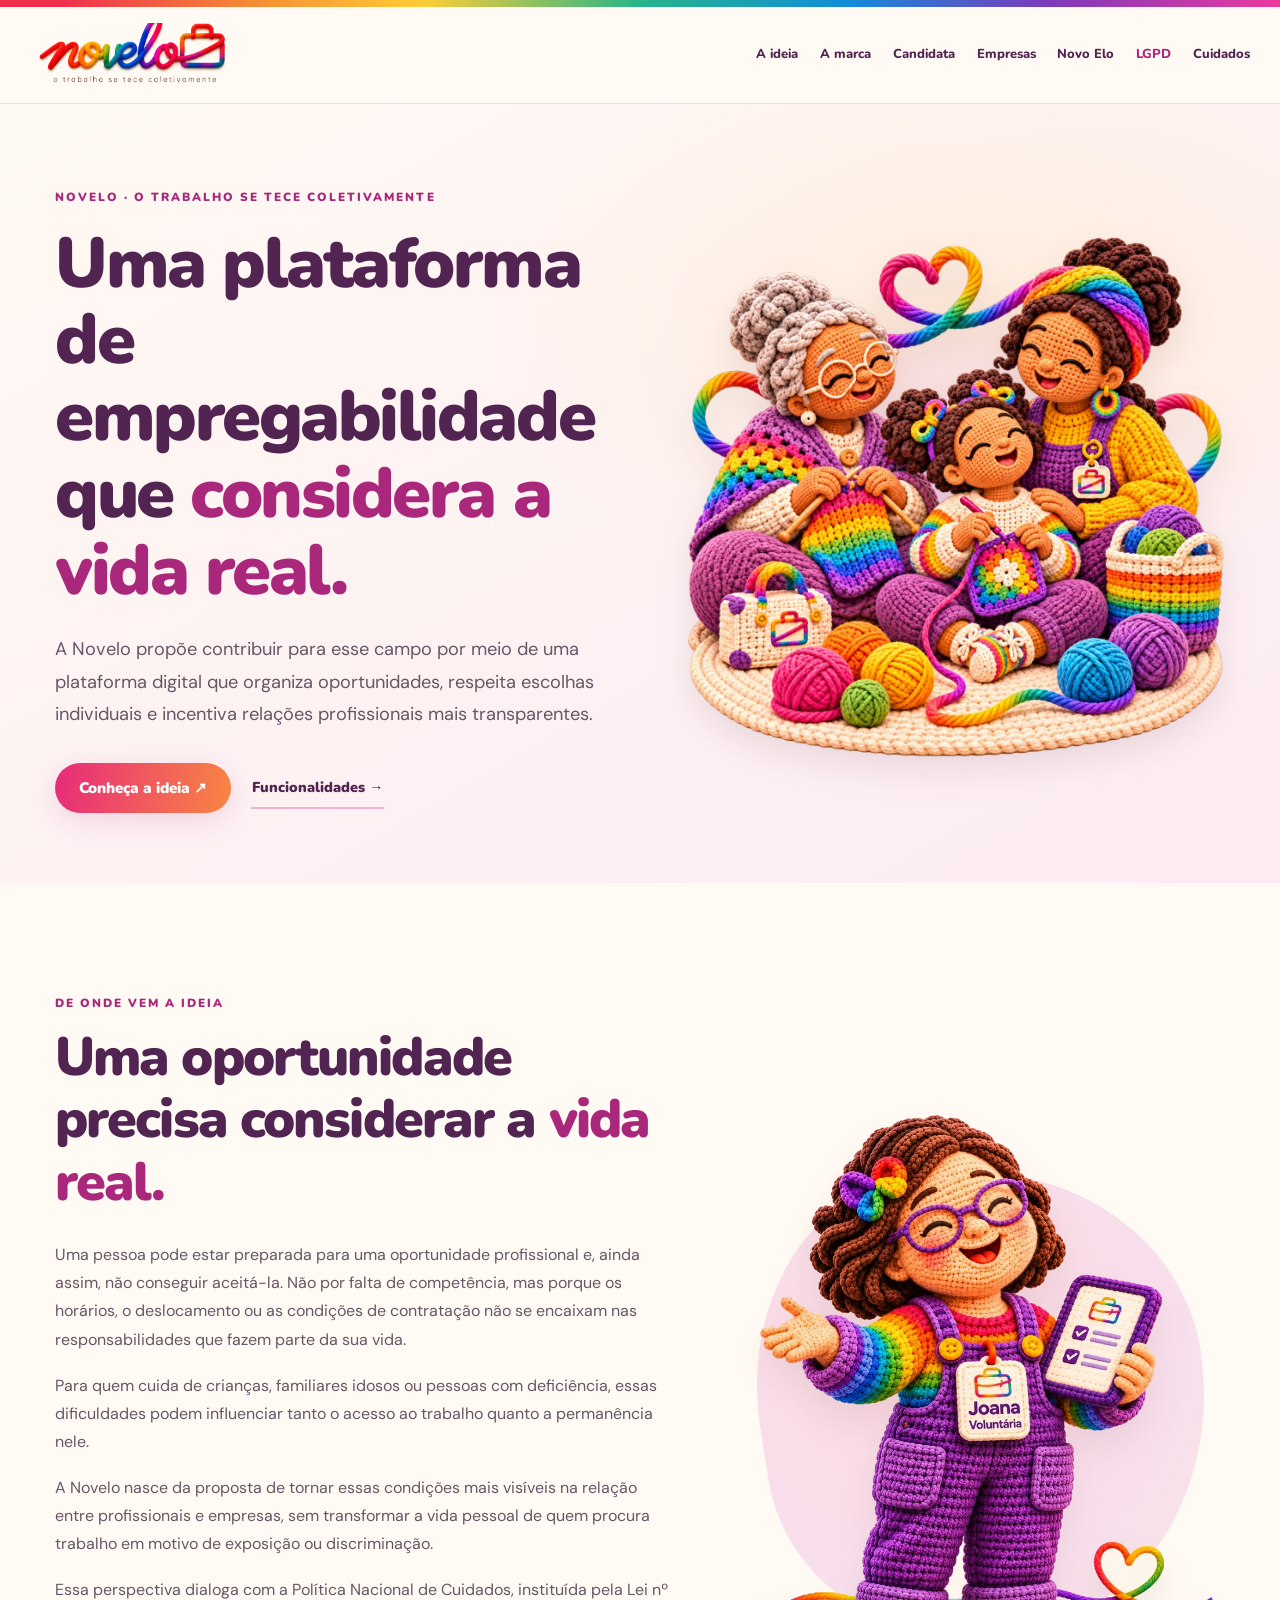
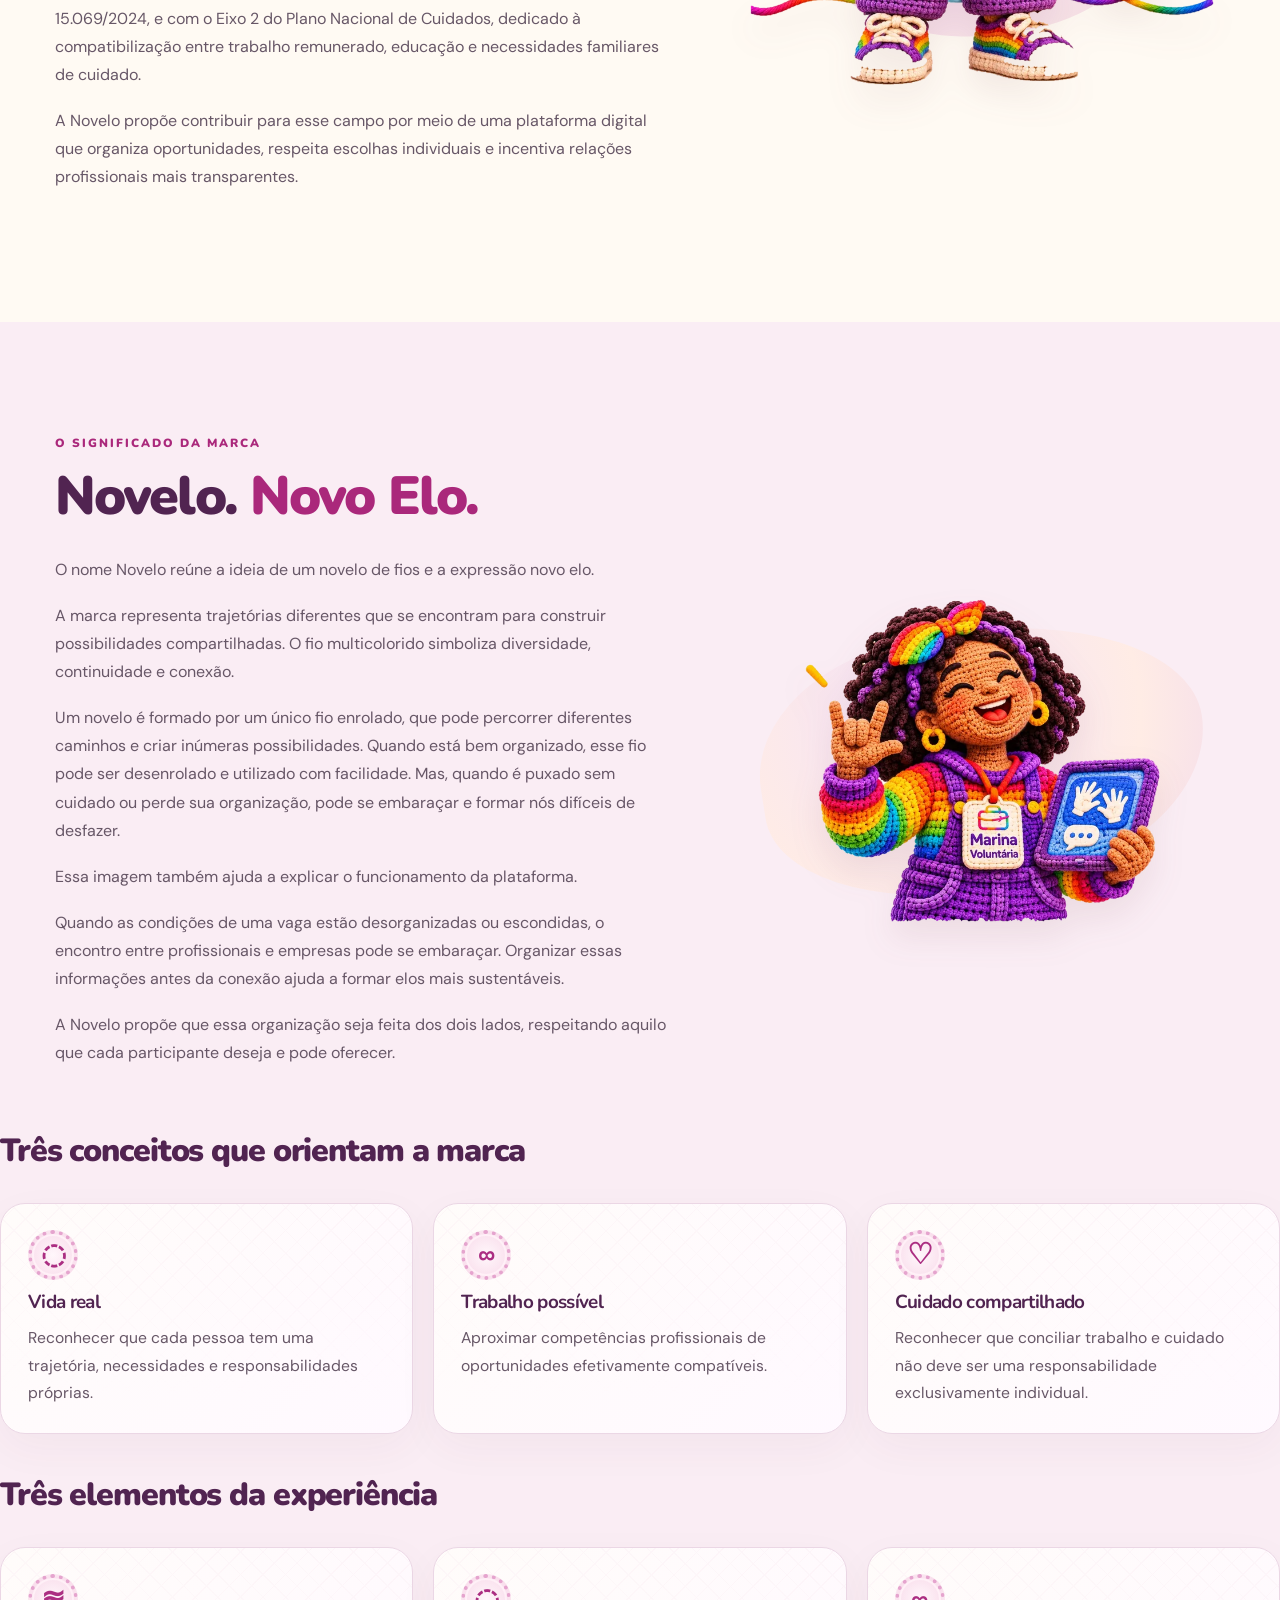
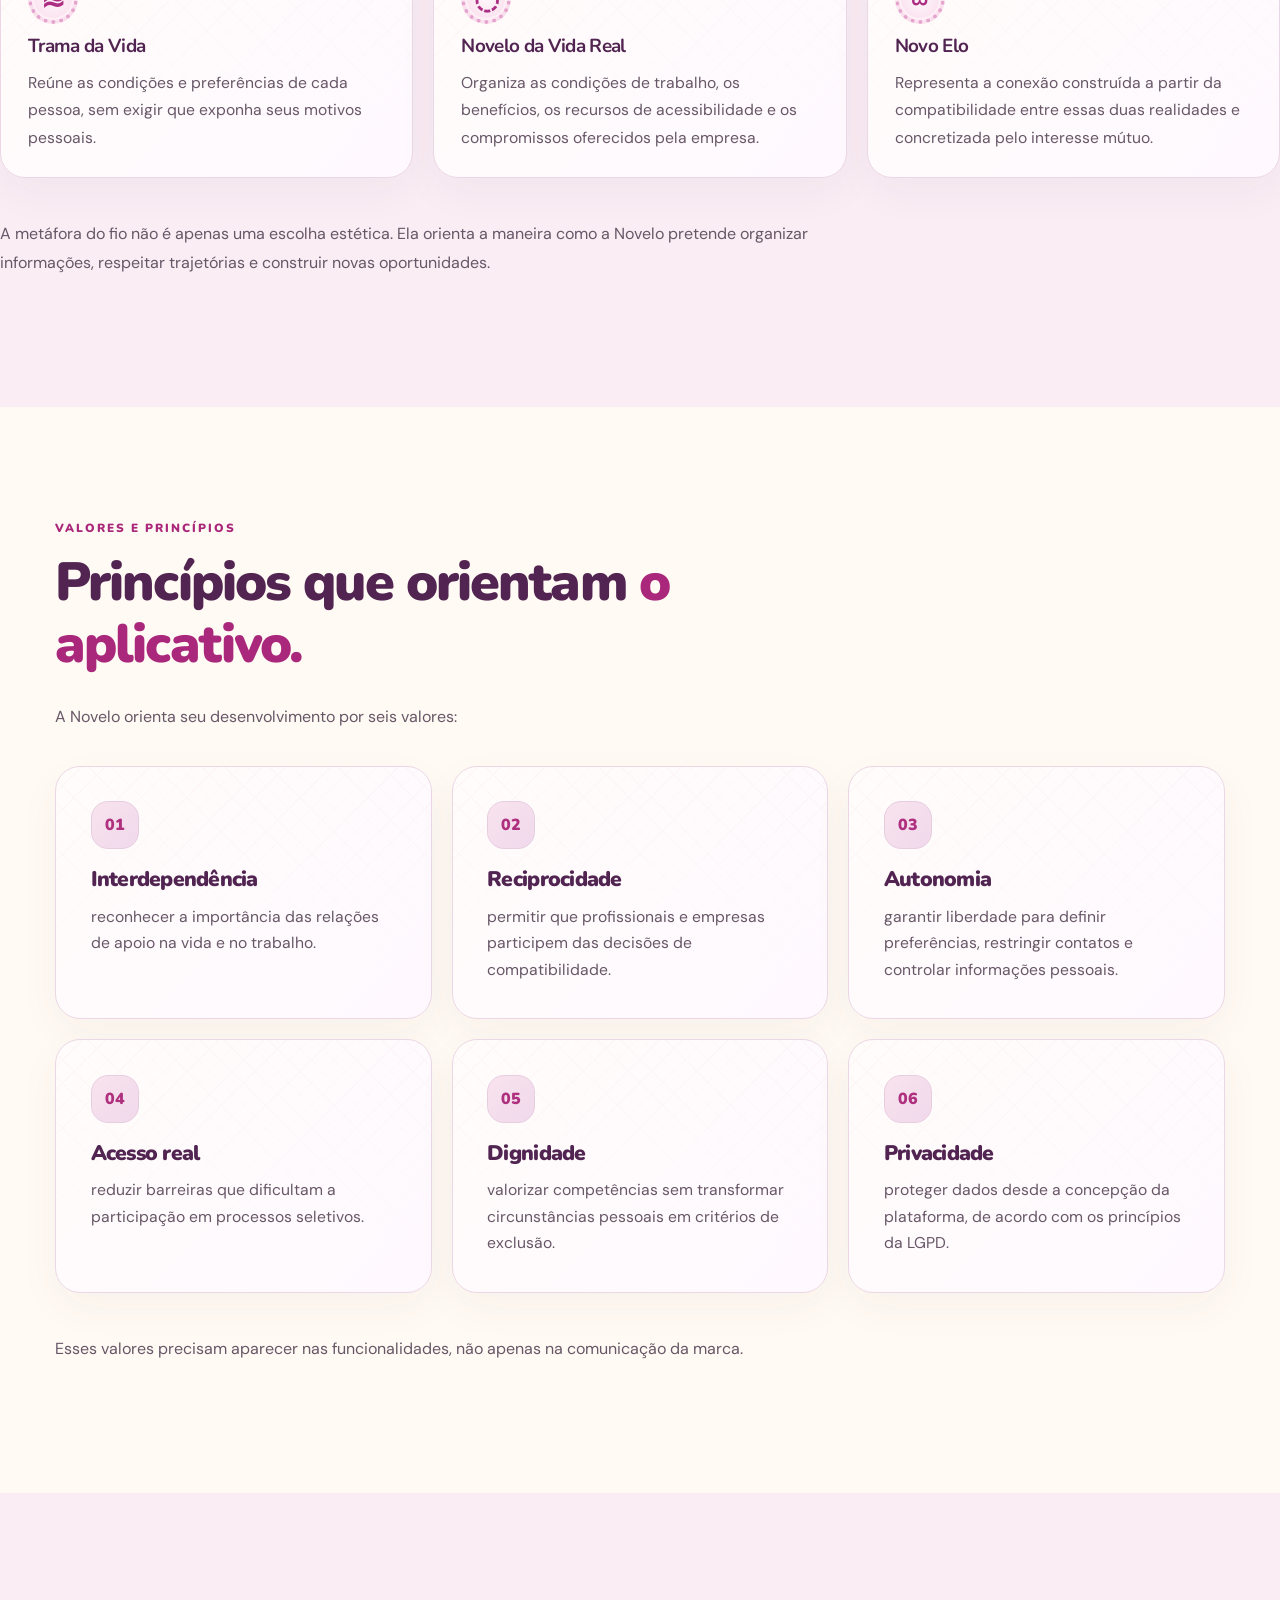
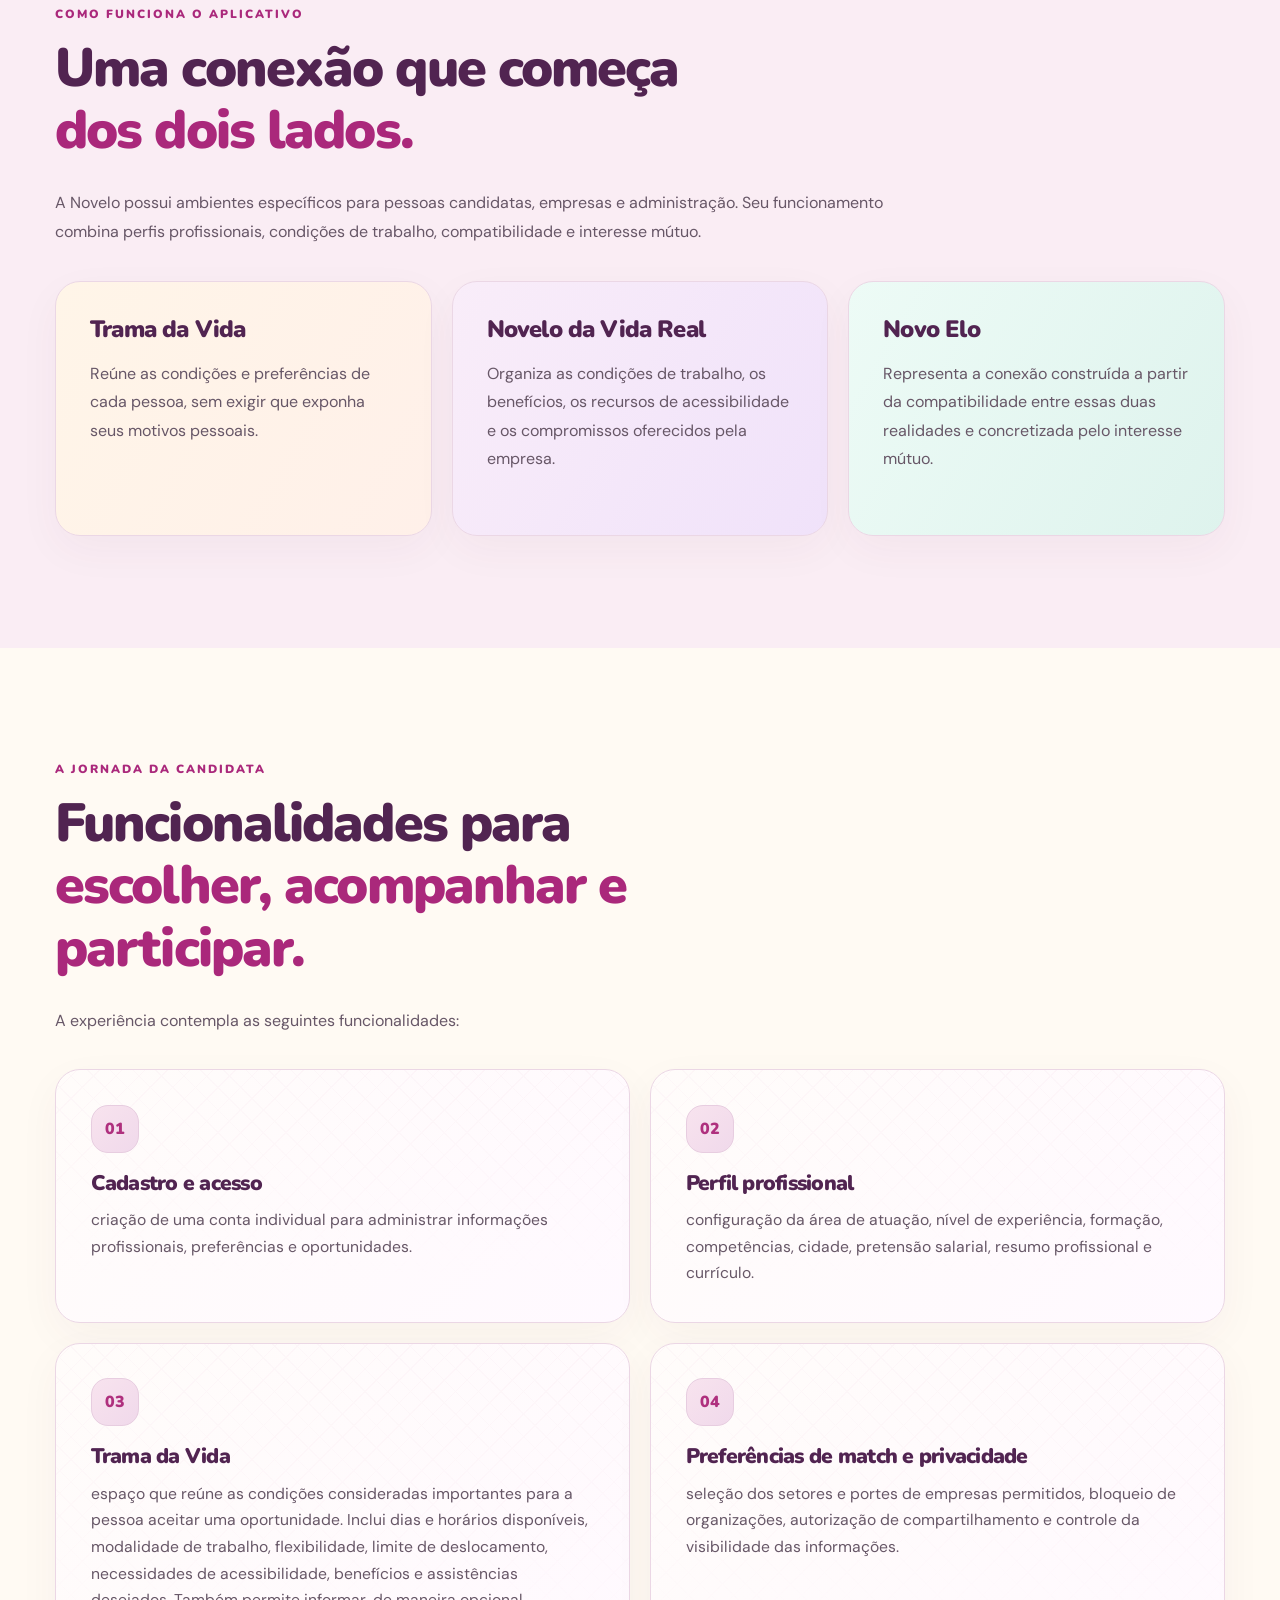
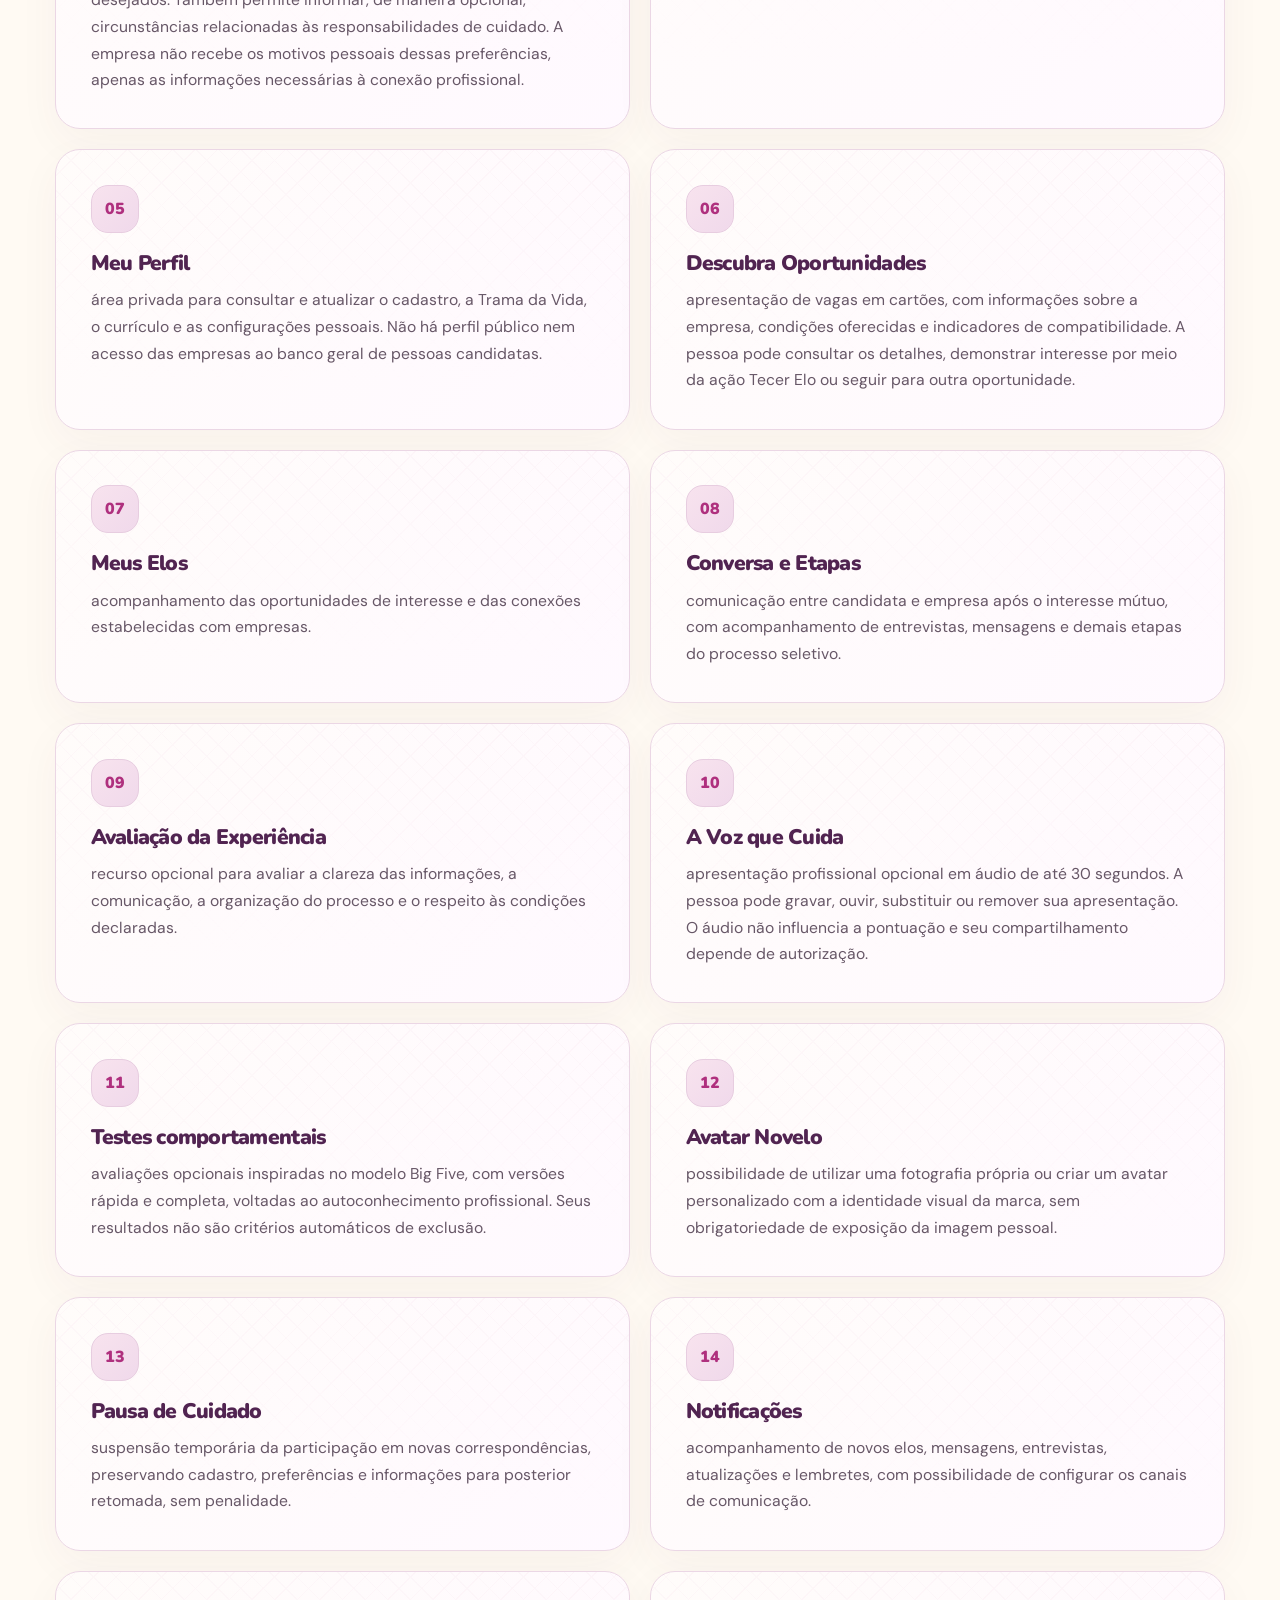
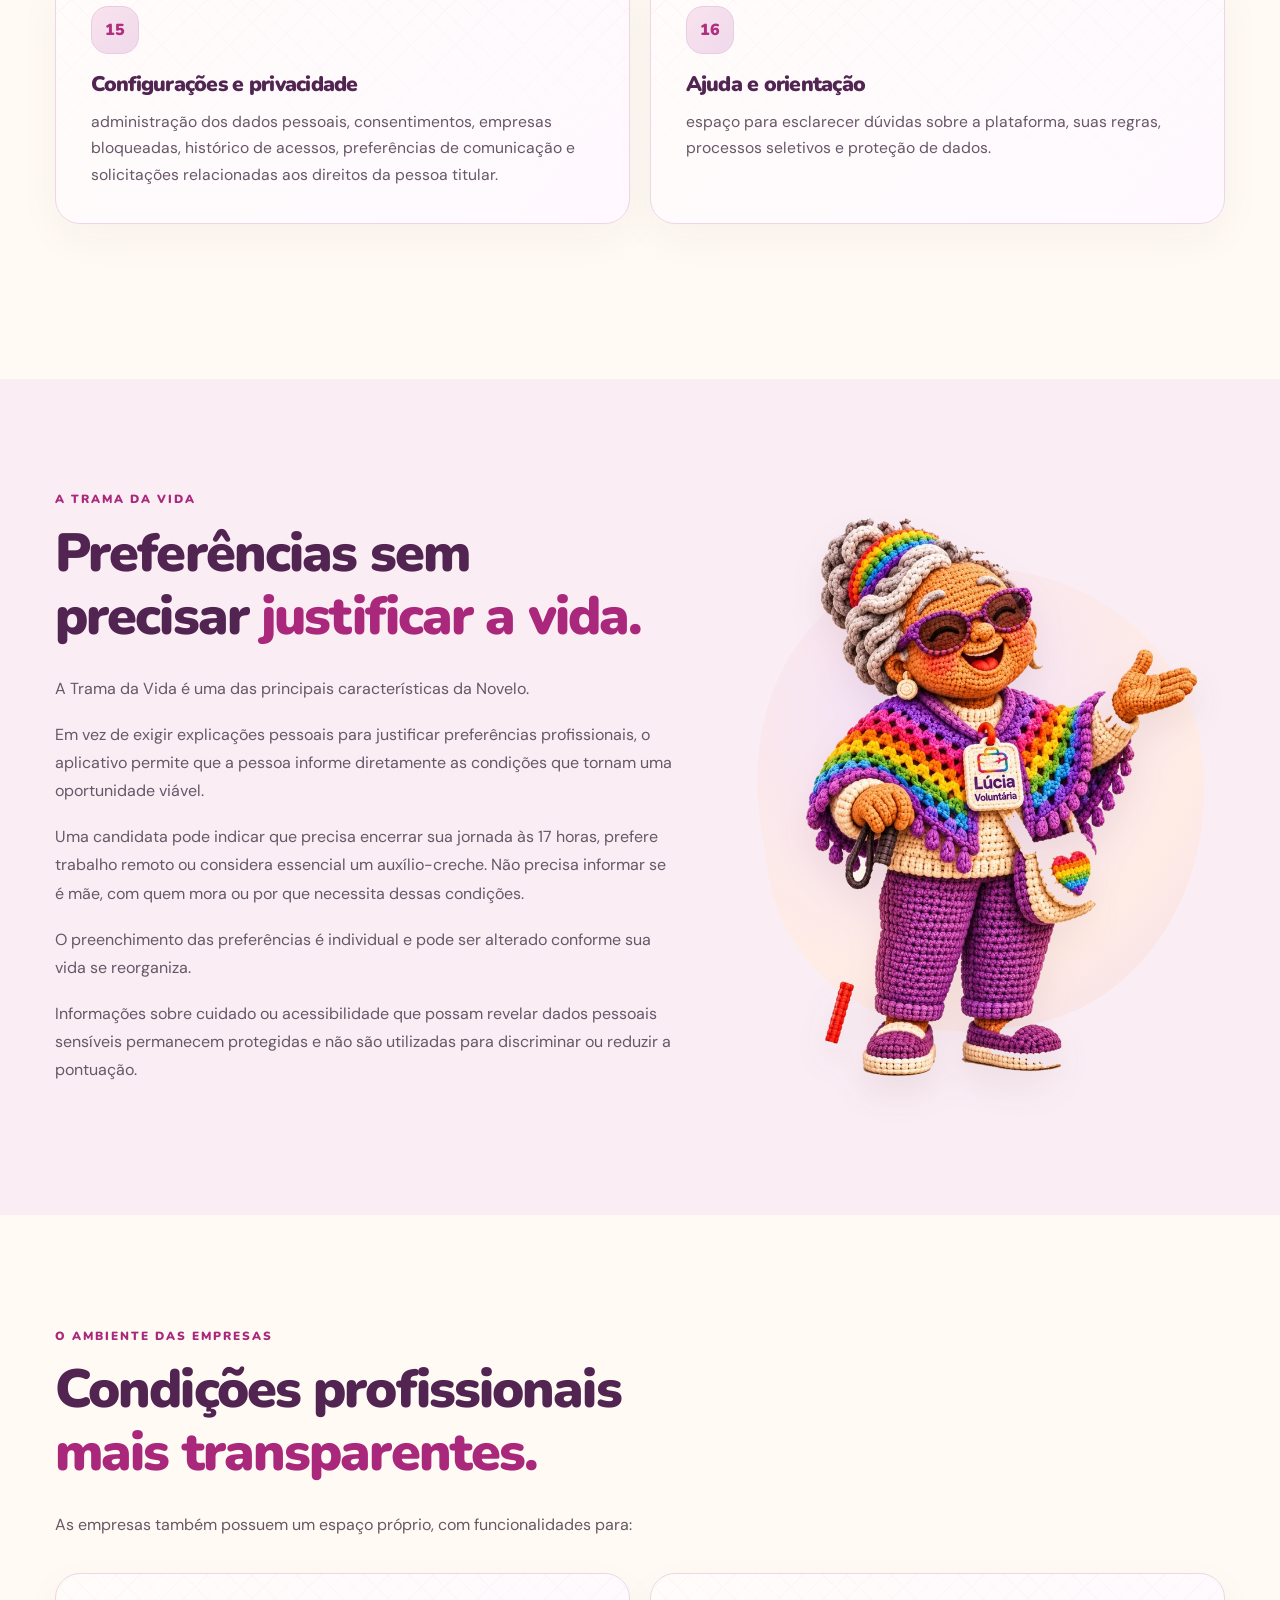
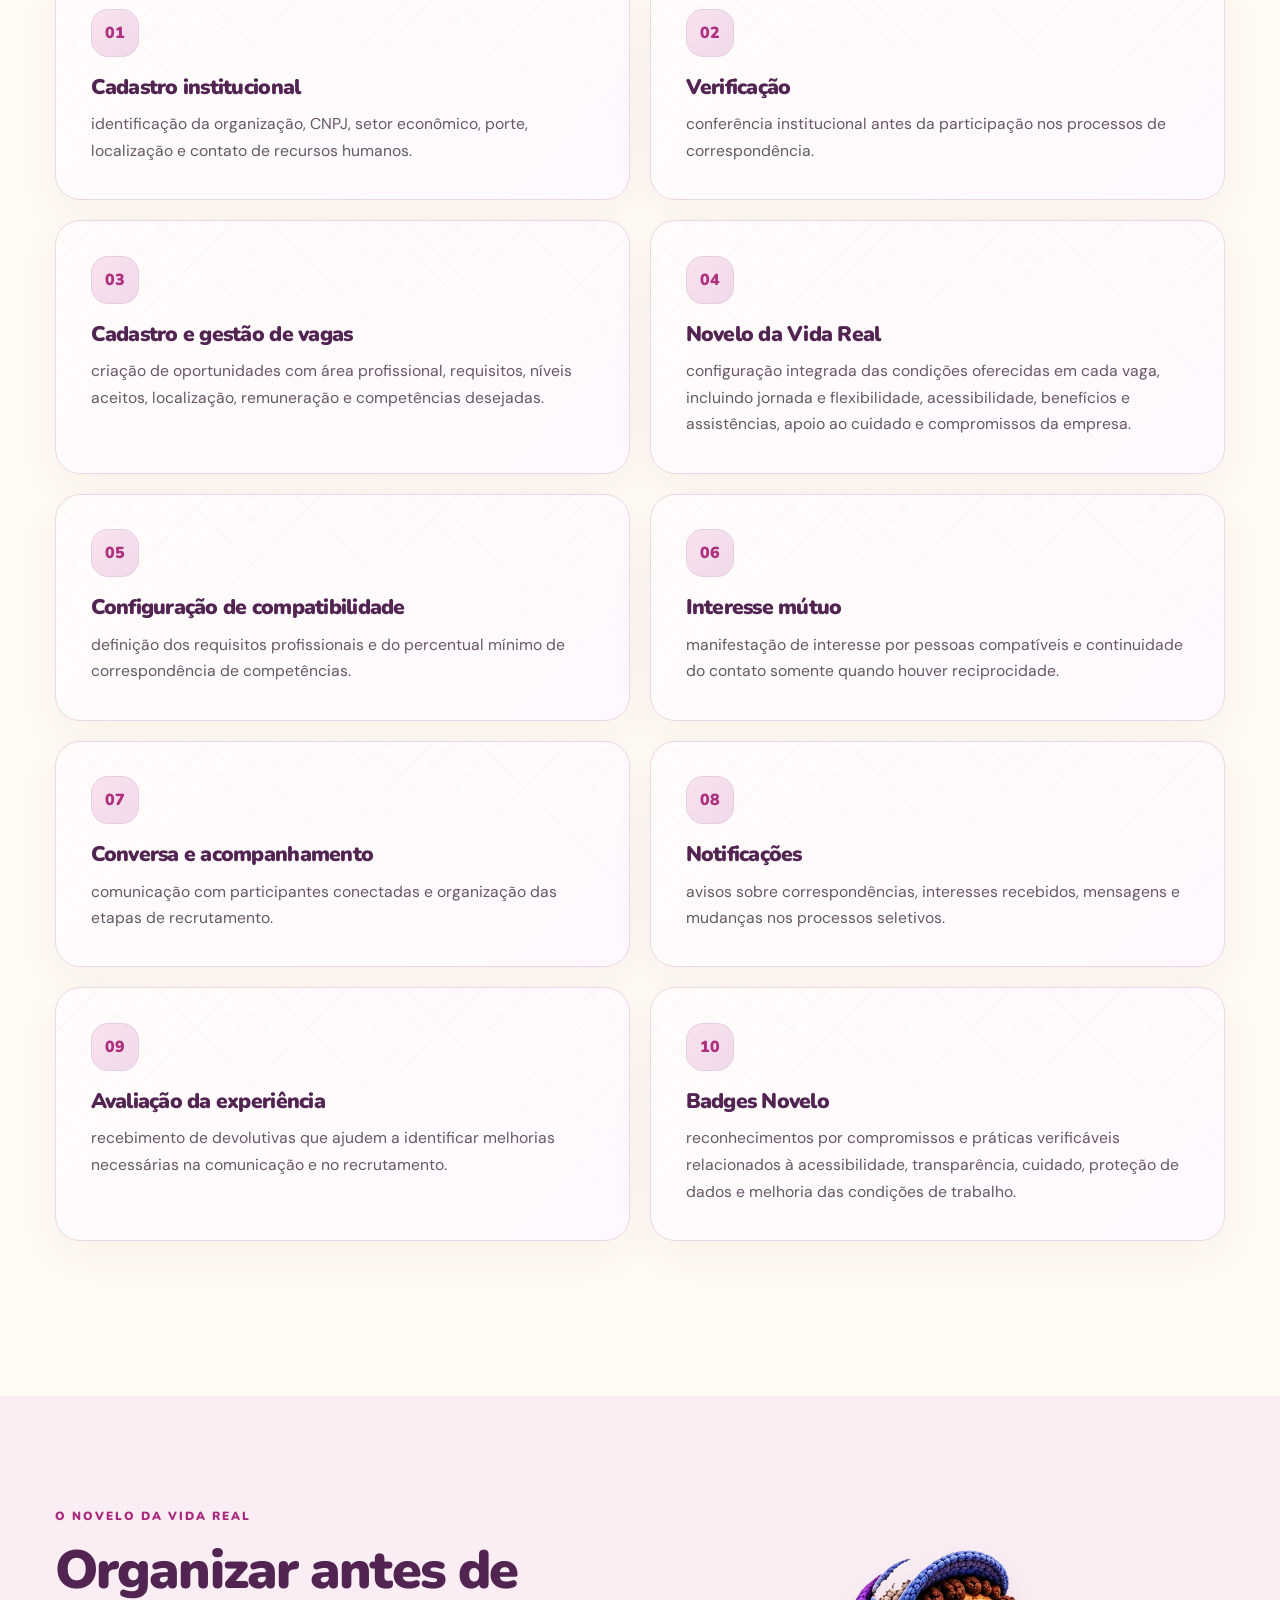
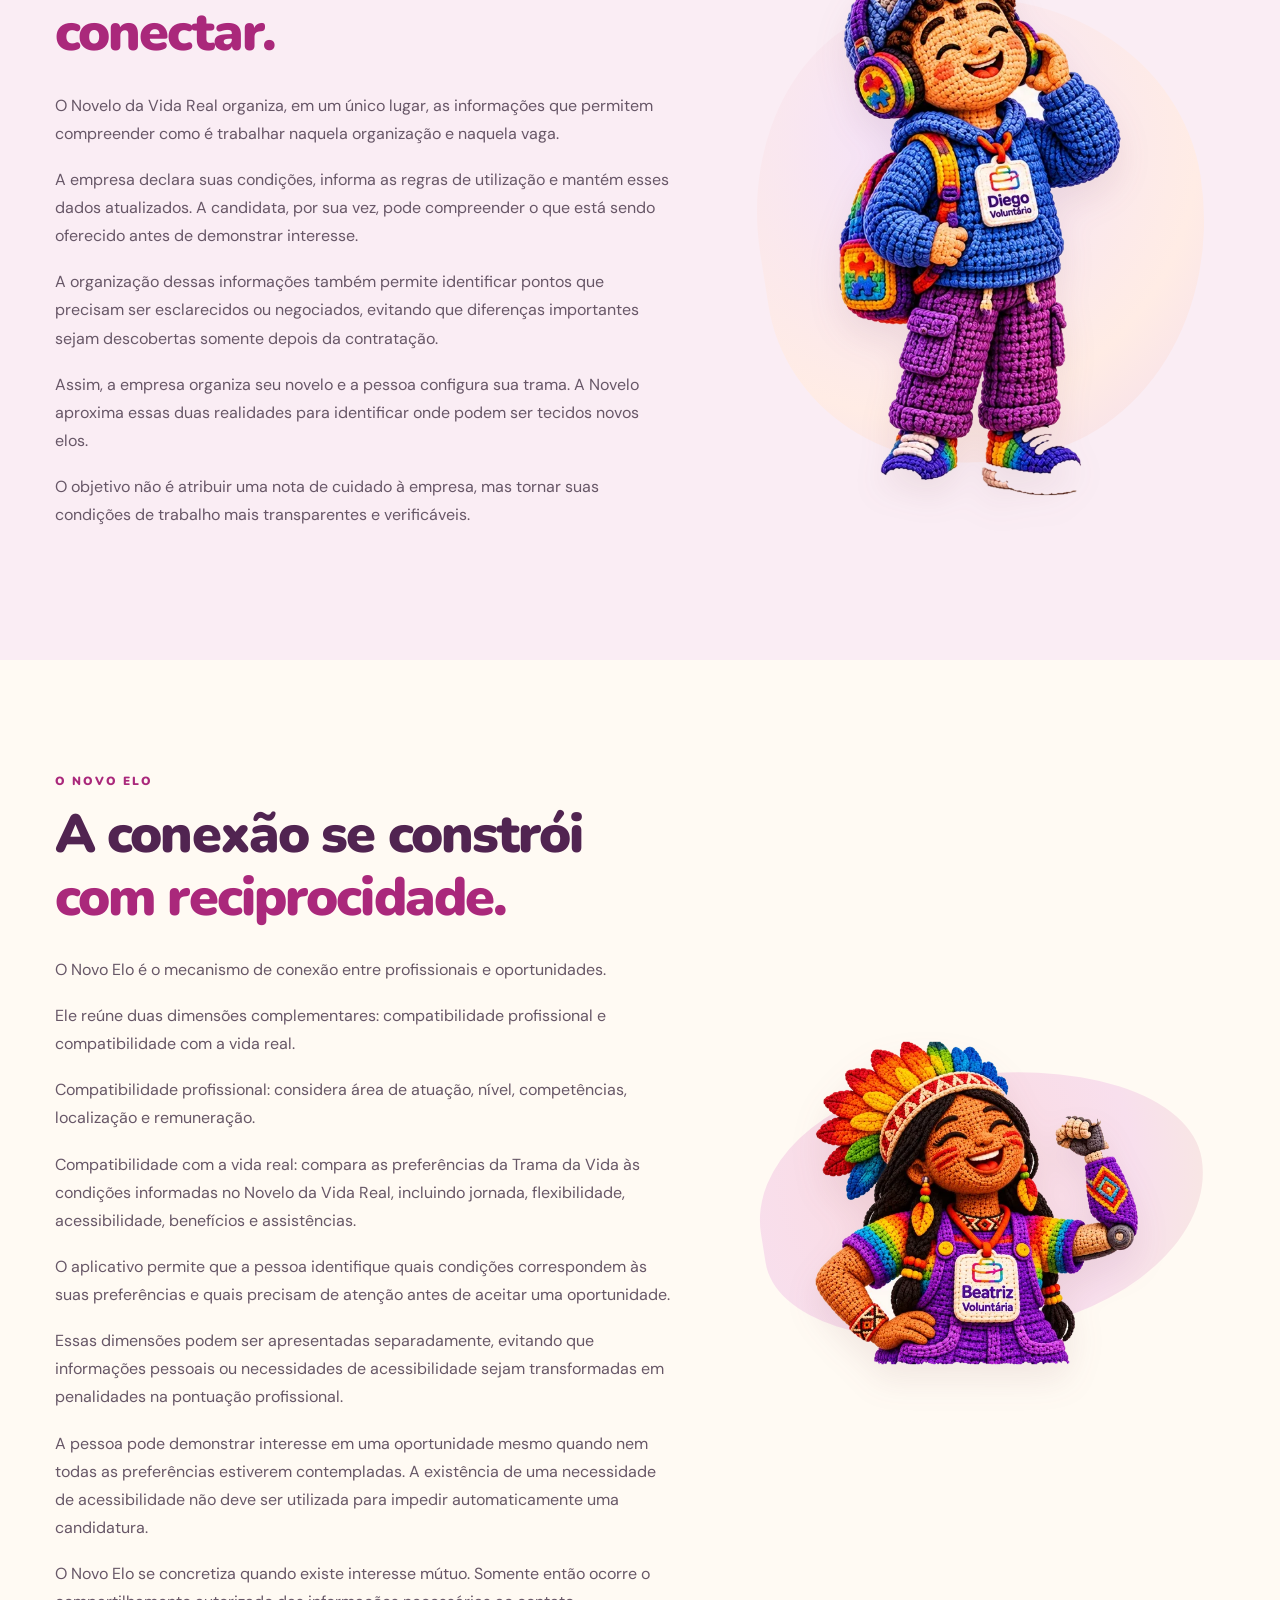
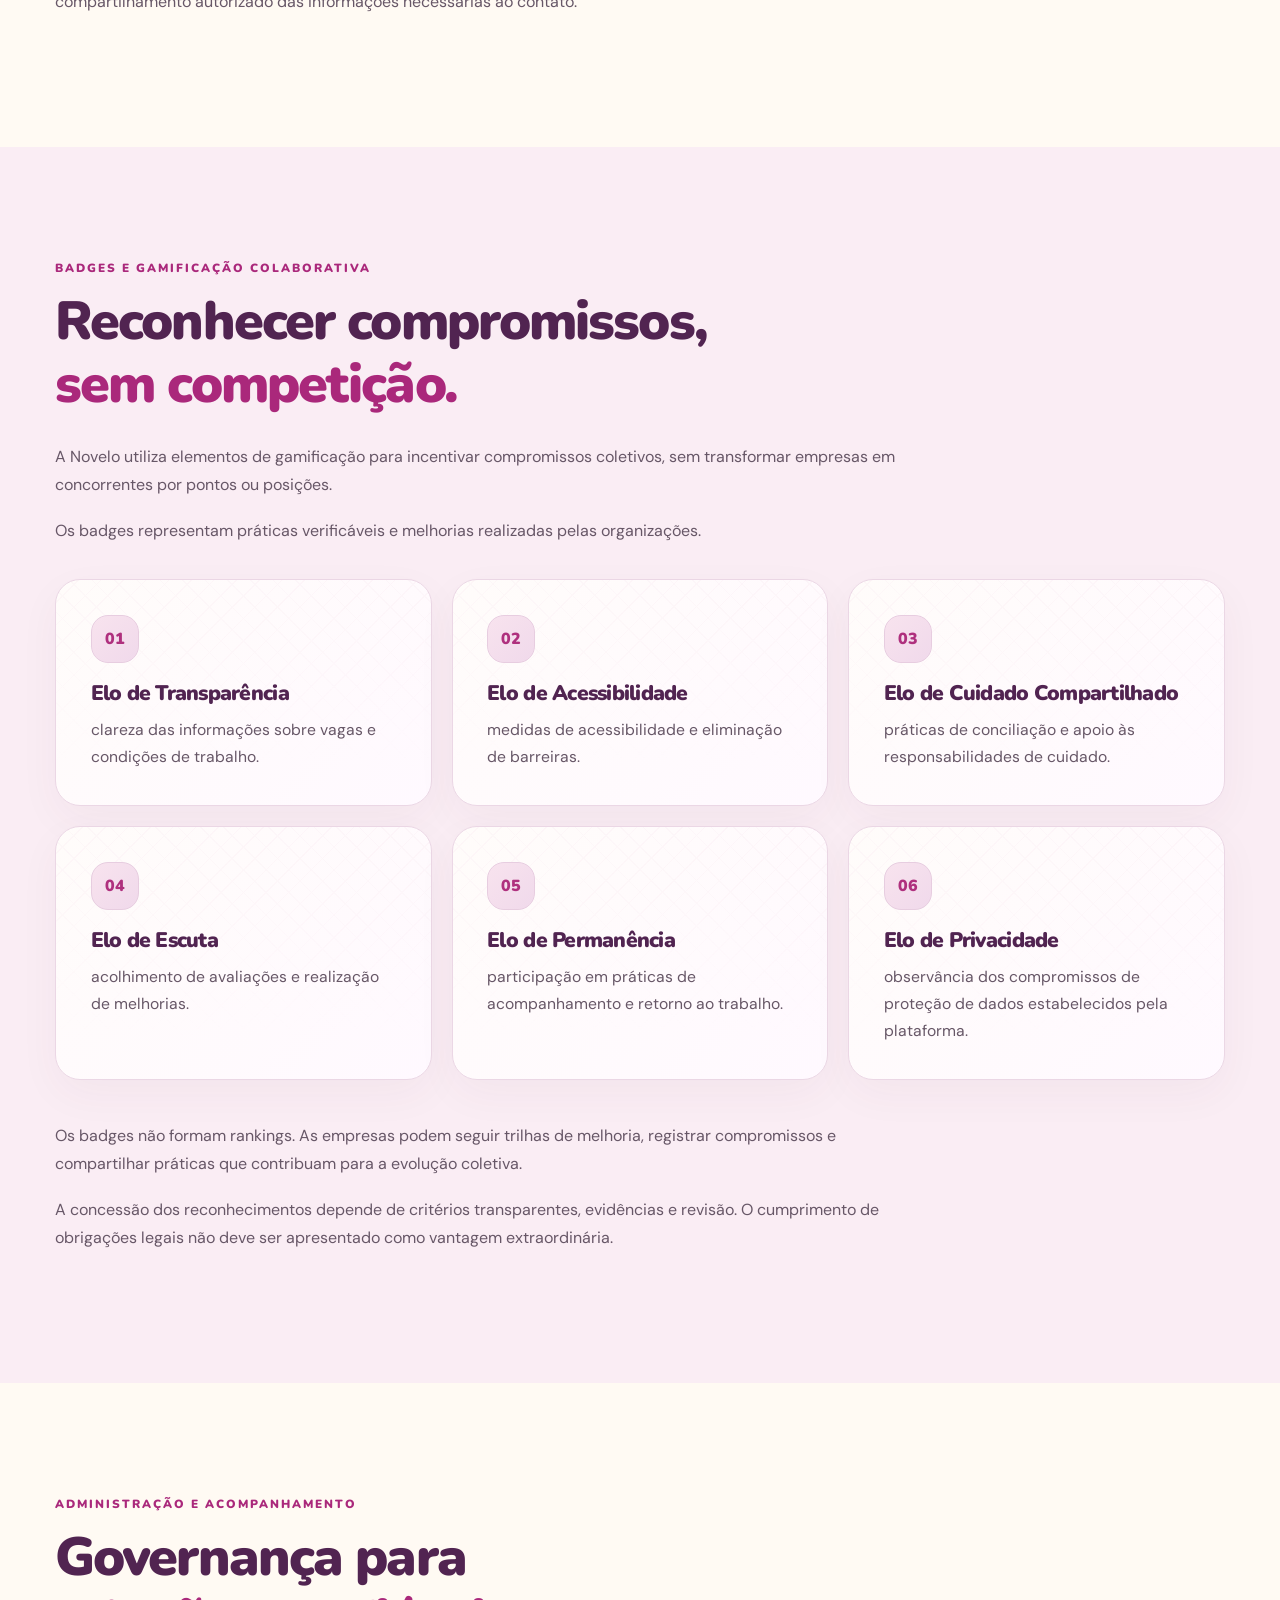
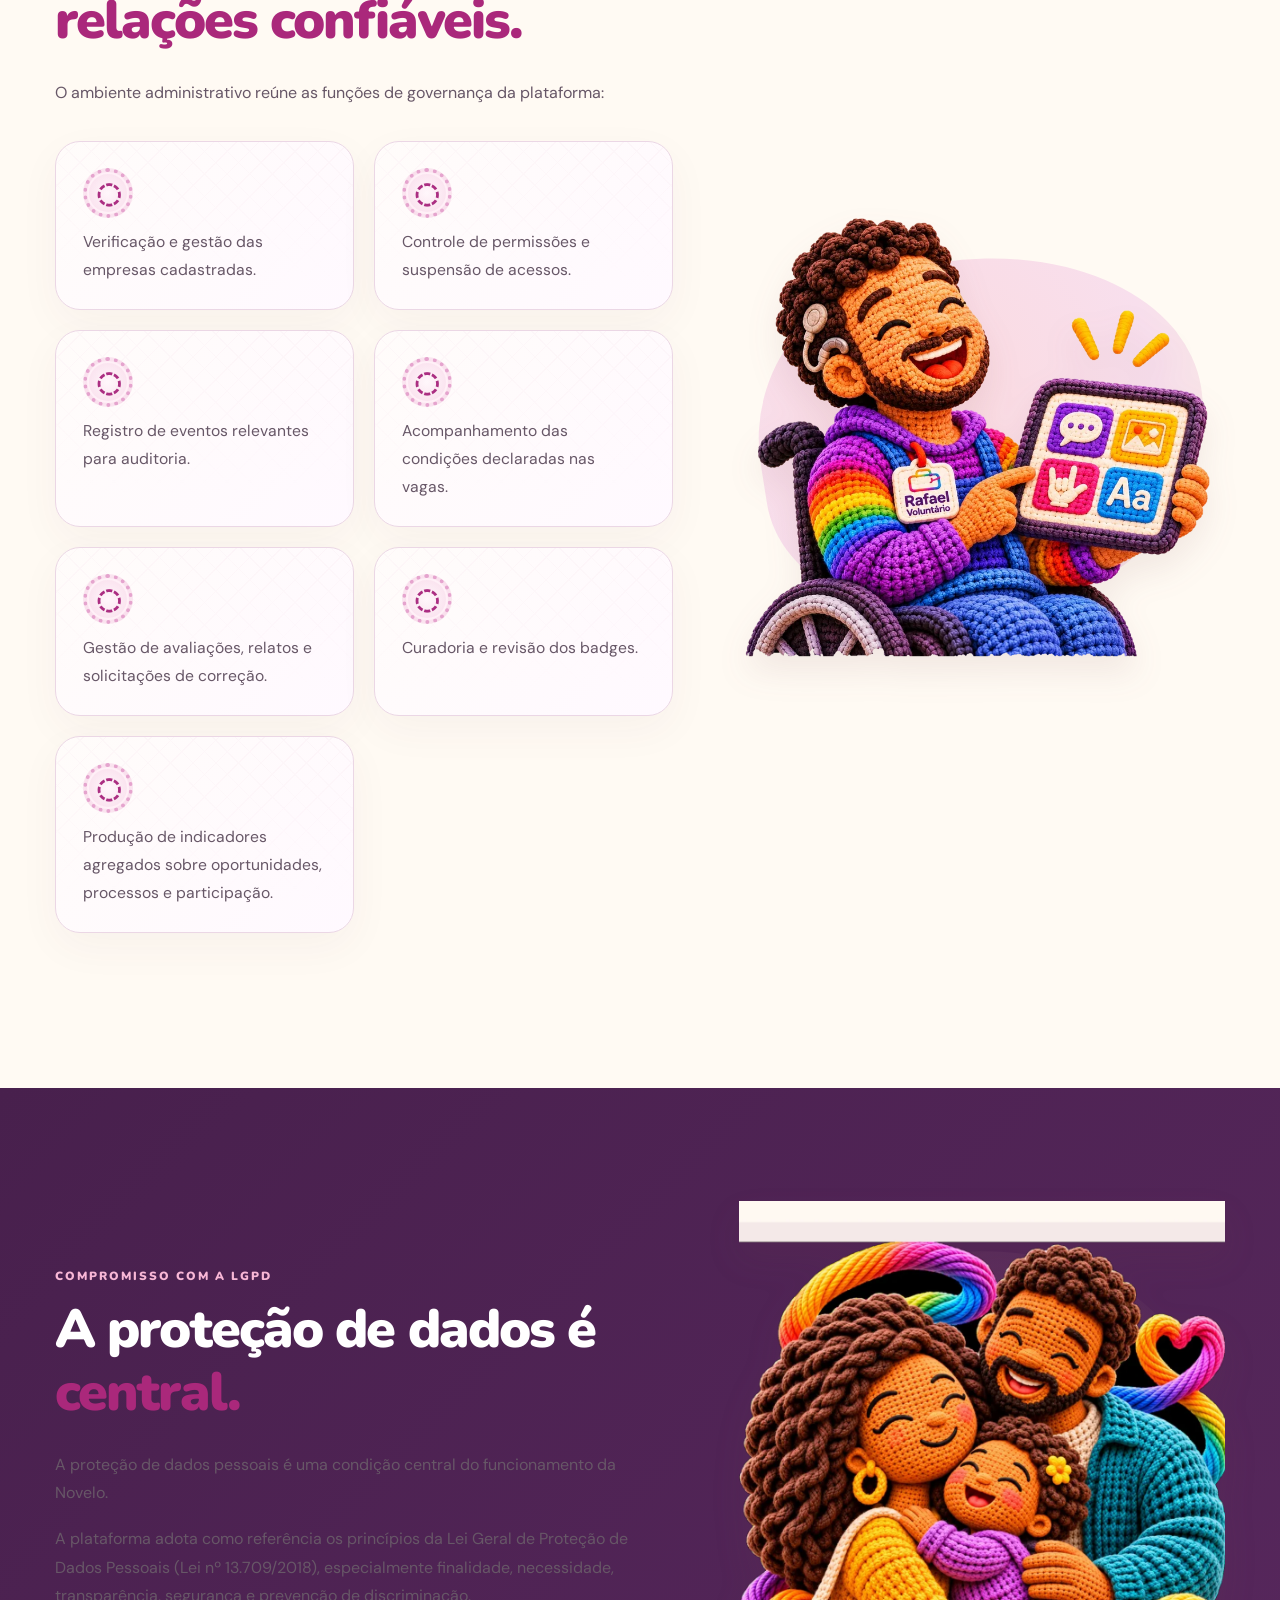
==== commit 9e2d2f2f: "fix: usar na última seção a arte exata de cuidado coletivo enviada" ====
--- a/demo/index.html
+++ b/demo/index.html
@@ -111,7 +111,7 @@
 <section class="section section-tinted" id="politica"><div class="wrap split-section"><div><div class="section-eyebrow">DESENVOLVIMENTO E CONTRIBUIÇÃO PARA AS POLÍTICAS DE CUIDADO</div><h2>O trabalho se tece <em>coletivamente.</em></h2><p>A Novelo reúne, em uma mesma proposta, tecnologia de recrutamento, autonomia profissional, transparência das condições de trabalho e proteção de dados.</p>
 <p>Sua relação com a Política Nacional de Cuidados está na possibilidade de contribuir para a compatibilização entre trabalho remunerado e responsabilidades de cuidado, envolvendo também as empresas nessa construção.</p>
 <p>A plataforma não substitui serviços públicos, políticas de cuidado ou obrigações trabalhistas. Ela oferece instrumentos para tornar mais claras as condições de participação profissional e apoiar relações de trabalho mais sustentáveis.</p>
-<p>A Novelo parte de uma ideia simples: para construir um elo, não basta encontrar duas pontas. É preciso compreender como elas podem se conectar sem que alguém tenha de assumir sozinho todo o esforço.</p></div><figure class="portrait" data-reveal=""><img alt="Grupo diverso em crochê: pessoas reunidas em cuidado, incluindo uma pessoa em cadeira de rodas com suporte respiratório e alimentação assistida." loading="lazy" src="assets/grupo-cuidado.webp"/></figure></div></section>
+<p>A Novelo parte de uma ideia simples: para construir um elo, não basta encontrar duas pontas. É preciso compreender como elas podem se conectar sem que alguém tenha de assumir sozinho todo o esforço.</p></div><figure class="portrait" data-reveal=""><img alt="Grupo diverso em crochê: pessoas reunidas em cuidado, incluindo uma pessoa em cadeira de rodas com suporte respiratório e alimentação assistida." loading="lazy" src="assets/grupo_cuidado_aprovado.svg"/></figure></div></section>
 <section class="section closing" id="contato"><div class="wrap closing-inner"><h2>Novelo. <em>O trabalho se tece coletivamente.</em></h2><img alt="Novelo, o trabalho se tece coletivamente. Logotipo oficial." class="final-logo" src="assets/logo-novelo.png"/></div></section></main>
 <footer class="footer"><div class="wrap foot-inner"><span>© Novelo · O trabalho se tece coletivamente.</span><a href="#inicio">Voltar ao início ↑</a></div></footer>
 </body></html>
--- a/demo/styles.css
+++ b/demo/styles.css
@@ -1,89 +1,145 @@
-:root{--bg:#fdf9f2;--paper:#fffefb;--cream:#fff6ec;--deep:#532057;--ink:#352840;--muted:#6e5c6b;--berry:#ab2776;--pink:#f53e83;--orange:#f99442;--green:#24866f;--line:#ecdfdf;--rainbow:linear-gradient(90deg,#ff384a,#ff9233,#ffcb38,#35aa7d,#268ad2,#8246bb,#e83292);--shadow:0 20px 50px #55294e0e}
-*{box-sizing:border-box}html{scroll-behavior:smooth;scroll-padding-top:95px}body{margin:0;overflow-x:hidden;background:var(--bg);color:var(--ink);font:400 17px/1.66 'DM Sans',system-ui,sans-serif;-webkit-font-smoothing:antialiased}img{display:block;max-width:100%;height:auto}a{color:inherit;text-decoration:none}button{font:inherit;cursor:pointer}a:focus-visible,button:focus-visible{outline:3px solid #df4992;outline-offset:4px}.skip{position:absolute;top:-100px;z-index:100;background:white;color:var(--deep);padding:12px 24px;border-radius:10px}.skip:focus{top:10px}.wrap{width:min(1200px,calc(100% - 64px));margin-inline:auto}.ribbon{height:7px;background:var(--rainbow)}h1,h2,h3,h4{font-family:'Nunito',sans-serif;letter-spacing:-.045em;line-height:1.14;color:var(--deep)}h2{font-weight:900;font-size:clamp(2.15rem,4.35vw,4.2rem)}h2 span,h3 span{color:var(--berry)}h2 em{font-style:normal;color:var(--berry)}p{margin:0 0 18px}strong{font-weight:700}.section{padding:clamp(76px,9vw,132px) 0;position:relative}.section-eyebrow,.eyebrow{color:var(--berry);font-size:12px;letter-spacing:.16em;font-weight:900;text-transform:uppercase;font-family:'Nunito',sans-serif}.section-eyebrow{margin-bottom:23px}.header{position:sticky;top:0;z-index:50;background:#fdf9f2e9;border-bottom:1px solid #e7d9d699;backdrop-filter:blur(18px)}.nav-shell{height:86px;width:min(1340px,calc(100% - 64px));margin:auto;display:flex;align-items:center;justify-content:space-between;gap:35px}.brand{width:190px;min-width:160px}.brand img{width:100%;mix-blend-mode:multiply}.nav{display:flex;gap:clamp(14px,1.8vw,32px);align-items:center}.nav>a{font:700 13px/1.1 'Nunito';white-space:nowrap;transition:color .2s}.nav>a:hover,.nav>a.active{color:var(--berry)}.nav-cta{background:var(--deep);color:#fff!important;border-radius:999px;padding:15px 18px}.nav-cta:hover{background:#762964}.menu-button{display:none;border:0;background:#f6e6f4;color:var(--deep);border-radius:12px;padding:9px 14px;font-size:21px}.hero{position:relative;overflow:hidden;min-height:690px;padding:68px 0 0;background:radial-gradient(circle at 78% 25%,#ffe7e4 0,transparent 35%),linear-gradient(135deg,#fff9f3,#fff2f5 68%,#fffaf3)}.hero-glow{position:absolute;pointer-events:none;inset:0;background:radial-gradient(circle at 6% 87%,#ffecca 0,transparent 22%)}.hero-inner{position:relative;min-height:600px;display:grid;grid-template-columns:1.04fr .96fr;align-items:center;gap:30px}.hero-copy{position:relative;z-index:3;padding-bottom:88px}.hero-copy .eyebrow{display:flex;gap:9px;align-items:center}.sparkle{font-size:25px;color:#e87e51}.hero h1{font-size:clamp(3.3rem,6vw,6rem);max-width:780px;margin:19px 0 23px;font-weight:900}.hero h1 span:first-child{color:var(--berry)}.hero h1 span:last-child{color:#ed7b50}.hero-lead{font-size:clamp(16px,1.52vw,21px);max-width:570px;color:#665162;line-height:1.7}.hero-actions{display:flex;align-items:center;gap:25px;margin-top:33px;flex-wrap:wrap}.btn{display:inline-flex;align-items:center;justify-content:center;gap:20px;font-weight:800;font-size:14px;border-radius:999px;padding:17px 24px;font-family:'Nunito';transition:transform .22s,box-shadow .22s}.btn:hover{transform:translateY(-3px);box-shadow:0 14px 25px #b93e7425}.btn.primary{background:linear-gradient(108deg,#ec337a,#f47b43);color:white;box-shadow:0 9px 26px #ef567f29}.text-link{font:900 14px 'Nunito';color:var(--deep);border-bottom:2px solid #e7bcd5;padding-bottom:7px}.text-link:hover{color:var(--berry)}.hero-visual{position:relative;align-self:end;z-index:2;min-width:0;min-height:590px;display:flex;align-items:flex-end;justify-content:center}.hero-halo{position:absolute;width:85%;height:78%;border-radius:50%;bottom:12%;background:linear-gradient(145deg,#ffcfb2,#f5d3e8 60%,#f9e7c6);filter:blur(2px)}.hero-visual>img{position:relative;z-index:2;width:108%;max-width:none;height:600px;object-fit:contain;object-position:bottom;filter:drop-shadow(0 25px 22px #56292f13)}.hero-note{position:absolute;z-index:3;bottom:52px;left:-35px;background:#fffefcf0;border:1px solid #f2dfeb;padding:13px 19px;border-radius:999px;box-shadow:0 13px 32px #54303a22;color:var(--deep);font:900 12px 'Nunito';display:flex;align-items:center;gap:9px}.note-star{color:#ec4789;font-size:25px}.hero-arc{position:absolute;height:22px;bottom:-12px;width:100%;background:var(--rainbow);clip-path:polygon(0 30%,28% 54%,52% 65%,74% 34%,100% 55%,100% 100%,0 100%)}.section-thought{background:var(--paper)}.thought-grid{display:grid;grid-template-columns:1.03fr .97fr;gap:clamp(35px,6vw,100px);align-items:start}.thought-grid h2{margin:0;max-width:590px}.thought-grid p{font-size:19px;color:#625568;line-height:1.78}.quote-line{margin-top:30px;padding:24px 28px;border-left:5px solid #e6508d;border-radius:0 16px 16px 0;background:#fef0f5;font-weight:700;color:#6b2d63}.story-band{background:#fef0eb;overflow:hidden}.story-grid{display:grid;grid-template-columns:.98fr 1.02fr;align-items:center;gap:85px}.story-photo{position:relative}.story-photo::before{content:'';position:absolute;inset:10% 6% 5%;border-radius:44% 56% 44% 56%;background:#f4d8cc}.story-photo img{position:relative;z-index:1;width:100%;max-height:580px;object-fit:contain;filter:drop-shadow(0 12px 16px #7c372420)}.story-copy h2{margin:0 0 27px}.story-copy p{font-size:18px;color:#655469;line-height:1.8}.how{background:#fffefa}.section-intro{text-align:center;max-width:850px;margin:0 auto 65px}.section-intro h2{margin:0 0 23px}.section-intro p{font-size:19px;color:#6d5b6d}.concept-grid{display:grid;grid-template-columns:repeat(3,minmax(0,1fr));gap:22px}.concept{position:relative;min-height:375px;border-radius:30px;padding:35px;display:flex;flex-direction:column;overflow:hidden;border:1px solid #d7c2c714;transition:transform .25s,box-shadow .25s}.concept:hover{transform:translateY(-7px);box-shadow:var(--shadow)}.concept.peach{background:#fff0e4}.concept.violet{background:#f4e5f7}.concept.mint{background:#e7f6f1}.concept-number{font:900 59px 'Nunito';letter-spacing:-.07em;opacity:.23;color:#853f79}.concept h3{font-size:29px;font-weight:900;margin:20px 0 13px}.concept p{font-size:16px;color:#655569;line-height:1.72}.concept-foot{margin-top:auto;padding-top:18px;font:900 13px 'Nunito';color:var(--berry)}.ribbon-section{padding:38px 0;background:var(--deep);color:white}.ripple-inner{display:flex;justify-content:space-between;align-items:center;gap:20px;flex-wrap:wrap;font:900 clamp(16px,2vw,24px) 'Nunito';letter-spacing:-.02em}.ripple-inner i{font-style:normal;color:#ffb0cd}.app-section{background:radial-gradient(circle at 92% 28%,#fff0ec,transparent 30%),#fdf9f6}.app-feature{display:grid;grid-template-columns:1fr 1fr;align-items:center;gap:clamp(35px,5vw,85px);margin:90px 0 150px}.app-feature:last-of-type{margin-bottom:55px}.feature-copy h3{font-size:clamp(32px,3.8vw,54px);margin:15px 0 25px;font-weight:900}.feature-index{font:900 12px 'Nunito';color:#b13886;letter-spacing:.16em}.feature-copy p{font-size:17px;line-height:1.76;color:#635566}.checklist{list-style:none;padding:0;margin:30px 0 0}.checklist li{position:relative;padding-left:29px;margin-bottom:14px;color:#5b455e;font-size:16px;line-height:1.5}.checklist li:before{content:'✓';position:absolute;left:0;top:0;color:#247e6b;font-weight:900;font-size:18px}.feature-art{position:relative;display:flex;justify-content:center;align-items:center;min-width:0;min-height:520px}.feature-art::before{content:'';position:absolute;inset:10% 10%;border-radius:50%;background:linear-gradient(145deg,#ffebd9,#f5daea);z-index:0}.feature-art img{position:relative;z-index:2;width:100%;height:570px;object-fit:contain;filter:drop-shadow(0 18px 20px #37162d19)}.feature-art-phone img{max-height:660px}.feature-two .feature-copy{grid-column:2;grid-row:1}.feature-two .feature-art{grid-column:1;grid-row:1}.feature-two .feature-art:before{background:#f0e2f8}.feature-art-wide img{width:110%;max-width:none;height:auto;max-height:600px}.feature-three{margin-bottom:70px}.mini-features{display:grid;grid-template-columns:repeat(4,minmax(0,1fr));gap:16px}.mini-features article{padding:27px 23px;border:1px solid #eddee6;background:#fff;border-radius:25px;box-shadow:0 8px 25px #522b4e0b}.mini-icon{font-size:30px;color:#d34a93}.mini-features h4{font-size:20px;margin:15px 0 9px}.mini-features p{font-size:14px;color:#6c5d69;line-height:1.58;margin:0}.companies{background:#fceeee;overflow:hidden}.companies-grid{display:grid;grid-template-columns:1.12fr .88fr;gap:60px;align-items:center}.companies-copy h2{margin:0 0 26px}.companies-copy>p{color:#655568;font-size:18px;line-height:1.75}.company-list{display:grid;gap:12px;margin-top:30px}.company-list div{background:#ffffffbb;padding:16px 20px;border-radius:16px;border:1px solid #f2dfe7}.company-list b{display:block;color:var(--deep);font:900 17px 'Nunito';margin-bottom:5px}.company-list span{color:#715f6c;font-size:14px}.companies-image{position:relative}.companies-image::before{content:'';position:absolute;inset:13%;border-radius:48%;background:#f4dbdb}.companies-image img{position:relative;z-index:1;width:100%;max-height:720px;object-fit:contain}.badges{background:#fffefa}.badges-grid{display:grid;grid-template-columns:1.06fr .94fr;gap:70px;align-items:center}.badges h2{margin:0 0 25px}.badges p{font-size:18px;color:#64576a;line-height:1.75}.badge-list{display:grid;grid-template-columns:repeat(2,1fr);gap:12px}.badge-list span{display:flex;align-items:center;min-height:90px;padding:18px 20px;background:#f9edf5;border-radius:18px;font:900 15px 'Nunito';color:#743167}.badge-list span:nth-child(3n){background:#e5f5f0}.badge-list span:nth-child(4n){background:#fff1df}.privacy{background:linear-gradient(115deg,#432148,#5c2b65);color:#fff;overflow:hidden}.privacy-grid{display:grid;grid-template-columns:.88fr 1.12fr;align-items:center;gap:65px}.privacy-copy .section-eyebrow{color:#ffc0da}.privacy-copy h2{color:white;margin:0 0 25px}.privacy-copy h2 span{color:#ffbfd9}.privacy-copy p,.privacy-copy li{color:#f4e5f0}.privacy-art img{width:100%;max-height:650px;object-fit:contain;filter:drop-shadow(0 15px 26px #0002)}.privacy .checklist li:before{color:#aaf3c7}.policy{background:#fdf9f2}.policy-grid{display:grid;grid-template-columns:1fr 1fr;gap:75px;align-items:center}.policy-grid h2{margin:0 0 25px}.policy-grid p{font-size:18px;color:#68596a;line-height:1.76}.policy-photo{position:relative}.policy-photo::before{position:absolute;content:'';inset:10%;border-radius:50%;background:#fce4e6}.policy-photo img{position:relative;width:100%;max-height:600px;object-fit:contain}.community{background:#fceaf0;overflow:hidden;padding-bottom:0}.community-inner{display:grid;grid-template-columns:1fr 1fr;gap:40px;align-items:center}.community-copy h2{margin:0 0 25px}.community-copy p{font-size:19px;color:#6e5769}.community-art img{width:115%;max-width:none;margin-bottom:-4px;filter:drop-shadow(0 15px 15px #6b315024)}.closing{background:#fff9f4;text-align:center}.closing-inner{max-width:880px}.closing h2{font-size:clamp(36px,5vw,72px);margin:22px 0}.closing p{font:800 23px 'Nunito';color:#855378;margin:0 0 35px}.closing img{width:270px;margin:auto;mix-blend-mode:multiply}.footer{background:#442247;color:#efdded;padding:32px 0;font-size:13px}.foot-inner{display:flex;align-items:center;justify-content:space-between;gap:20px;flex-wrap:wrap}.foot-inner a{color:#ffbbda}
-[data-reveal]{opacity:0;transform:translateY(34px);transition:opacity .85s cubic-bezier(.2,.7,.2,1),transform .85s cubic-bezier(.2,.7,.2,1)}[data-reveal].is-visible{opacity:1;transform:translateY(0)}
-@media(max-width:1100px){.nav{gap:14px}.nav>a{font-size:12px}.brand{width:150px;min-width:150px}.hero-visual>img{height:530px}.hero-visual{min-height:530px}.hero-inner{min-height:530px}.hero h1{font-size:clamp(3rem,5.4vw,5rem)}.mini-features{grid-template-columns:repeat(2,1fr)}}
-@media(max-width:900px){.wrap,.nav-shell{width:min(100% - 40px,700px)}.nav-shell{height:76px}.brand{width:165px}.menu-button{display:block}.nav{position:absolute;display:none;top:76px;left:0;right:0;background:#fffaf7;flex-direction:column;align-items:stretch;padding:20px;border-bottom:1px solid var(--line);box-shadow:0 15px 26px #4c24421a;gap:0}.nav.open{display:flex}.nav>a{padding:12px 16px;font-size:15px}.nav-cta{display:inline-flex;align-self:flex-start;margin-top:8px}.hero{padding-top:36px}.hero-inner{grid-template-columns:1fr;gap:15px}.hero-copy{padding:0}.hero h1{font-size:clamp(3.1rem,9.7vw,5rem);max-width:680px}.hero-lead{max-width:620px}.hero-visual{min-height:350px}.hero-visual>img{width:100%;height:440px}.hero-note{left:5%;bottom:20px}.thought-grid,.story-grid,.companies-grid,.privacy-grid,.policy-grid,.badges-grid,.community-inner{grid-template-columns:1fr;gap:35px}.thought-grid p{font-size:17px}.story-grid .story-photo{max-width:600px;margin:auto}.concept-grid{grid-template-columns:1fr}.concept{min-height:auto;padding:28px}.concept-number{font-size:40px}.concept h3{margin:8px 0}.section-intro{margin-bottom:35px}.app-feature{grid-template-columns:1fr;gap:16px;margin:70px 0 100px}.feature-two .feature-copy,.feature-two .feature-art{grid-column:1;grid-row:auto}.feature-two .feature-copy{grid-row:1}.feature-two .feature-art{grid-row:2}.feature-art{min-height:370px}.feature-art img{max-height:540px}.feature-art-wide img{max-width:100%;width:100%}.companies-image{max-width:570px;margin:auto}.privacy-art{max-width:540px;margin:auto}.community-art img{max-width:100%;width:100%}.policy-photo{max-width:550px;margin:auto}}
-@media(max-width:580px){body{font-size:16px}.wrap,.nav-shell{width:calc(100% - 36px)}.section{padding:73px 0}.hero{padding-top:26px}.hero h1{font-size:clamp(2.95rem,13vw,4rem)}.hero-lead{font-size:16px}.hero-actions{gap:18px}.hero-visual{min-height:305px}.hero-visual>img{height:355px}.hero-note{font-size:10px;left:0;bottom:8px;padding:7px 10px}.hero-halo{width:80%;height:80%}.story-copy p,.thought-grid p,.section-intro p,.badges p,.policy-grid p,.companies-copy>p{font-size:16px}.section-eyebrow{font-size:11px}.section-intro h2,h2{font-size:clamp(2.15rem,10vw,3.2rem)}.ripple-inner{justify-content:center;gap:12px}.ripple-inner i{display:none}.ripple-inner span{font-size:14px}.ripple-inner span:not(:last-child):after{content:' ·';color:#ffbdd6}.feature-copy h3{font-size:37px}.feature-art{min-height:340px}.feature-art img{height:410px}.feature-art-wide{min-height:260px}.feature-art-wide img{height:auto}.mini-features{grid-template-columns:1fr;gap:12px}.mini-features article{padding:21px}.company-list div{padding:13px 15px}.badge-list{grid-template-columns:1fr}.badge-list span{min-height:58px}.privacy-art img{max-height:430px}.foot-inner{flex-direction:column;text-align:center}.community{padding-bottom:0}.closing img{width:235px}}
-@media(prefers-reduced-motion:reduce){html{scroll-behavior:auto}[data-reveal]{opacity:1;transform:none;transition:none}*{animation:none!important}}
-
-.feedback-feature{display:grid;grid-template-columns:.9fr 1.1fr;align-items:center;gap:45px;margin:-20px 0 90px;padding:35px 40px;background:#fff;border-radius:34px;border:1px solid #eedee7;overflow:hidden}.feedback-copy h3{font-size:clamp(30px,3.6vw,49px);margin:15px 0 22px}.feedback-copy p{color:#685667;font-size:16px;line-height:1.77}.feedback-visual img{width:100%;height:auto;object-fit:contain;filter:drop-shadow(0 15px 20px #54224a16)}.brand img,.closing img{mix-blend-mode:normal}@media(max-width:900px){.feedback-feature{grid-template-columns:1fr;gap:20px;padding:24px;margin:0 0 75px}}
-
-/* SITE INSTITUCIONAL · revisão do conteúdo aprovado · 2026 */
-body{overflow-x:hidden}
-html{scroll-padding-top:112px}
-.header{overflow:visible}
-.brand{width:clamp(170px,22vw,255px);min-width:0;flex-shrink:0}
-.brand img{width:100%;height:auto;max-width:100%;object-fit:contain;object-position:center;display:block;mix-blend-mode:normal;overflow:visible}
-.nav-shell{overflow:visible}
-.nav{flex-wrap:wrap;justify-content:flex-end}
-.hero-inner{min-height:540px}
-.hero-copy h1{font-size:clamp(2.8rem,5.2vw,5.9rem);line-height:1.08;letter-spacing:-.045em;max-width:14ch}
-.hero-copy .hero-lead{max-width:54ch}
-.hero-visual>img{width:100%;height:auto;max-height:590px;object-fit:contain;object-position:center}
-.section-tinted{background:#faeef3}
-.split-section{display:grid;grid-template-columns:minmax(0,1.12fr) minmax(220px,.88fr);gap:clamp(30px,5vw,90px);align-items:center}
+/* NOVELO · Site institucional · Design System: fio, lã e elos */
+:root{color-scheme:light;--cream:#fffaf3;--paper:#fffdfa;--milk:#fffcf8;--plum:#512451;--plum2:#6b3264;--berry:#aa287b;--rose:#f6dce9;--dust:#766674;--gold:#ffbe58;--mint:#def4ed;--stroke:#ead9e5;--shadow:0 14px 43px #5224490b;--rainbow:linear-gradient(100deg,#ee304d 5%,#f79334 21%,#ffcd35 33%,#26b58a 50%,#138dd8 66%,#7d39bb 82%,#ed399e 100%)}
+*{box-sizing:border-box}
+html{scroll-behavior:smooth;scroll-padding-top:105px}
+body{margin:0;color:var(--plum);background:var(--cream);font:400 17px/1.76 'DM Sans',system-ui,sans-serif;overflow-x:hidden;-webkit-font-smoothing:antialiased}
+a{color:inherit;text-decoration:none}button{font:inherit;cursor:pointer}img{max-width:100%;height:auto;display:block}
+p{font-size:1rem;line-height:1.76;max-width:77ch;letter-spacing:0;margin:0 0 1.12em;color:#675767}
+strong{font-weight:700}
+a:focus-visible,button:focus-visible{outline:3px solid #ce2d90;outline-offset:4px}
+.skip{position:fixed;top:-100px;left:18px;z-index:99;background:white;padding:9px 20px;border-radius:13px}
+.skip:focus{top:12px}
+.ribbon{height:7px;background:var(--rainbow)}
+.wrap{width:min(1170px,calc(100% - 68px));margin-inline:auto}
+.header{position:sticky;top:0;z-index:50;background:#fffaf4f2;border-bottom:1px solid #efdde7;backdrop-filter:blur(14px)}
+.nav-shell{width:min(1290px,calc(100% - 58px));min-height:95px;display:flex;align-items:center;justify-content:space-between;gap:20px;margin:auto;padding:8px 0}
+.brand{width:210px;flex:0 0 auto;padding:8px 5px;overflow:visible}
+.brand img{display:block;width:100%;height:auto;object-fit:contain;overflow:visible}
+.nav{display:flex;align-items:center;gap:clamp(9px,1.55vw,26px)}
+.nav>a{font:800 13px/1.2 'Nunito',sans-serif;color:var(--plum);white-space:nowrap;padding:12px 1px}
+.nav>a:hover,.nav>a.active{color:var(--berry)}
+.menu-button{display:none;border:0;background:#f5e7f5;color:var(--plum);border-radius:16px;padding:9px 14px;font-size:24px}
+h1,h2,h3,h4{font-family:'Nunito',system-ui,sans-serif;letter-spacing:-.035em;line-height:1.16;color:var(--plum);margin:0}
+h1{font-size:clamp(3rem,5.7vw,5.6rem);font-weight:900}
+h2{font-size:clamp(2.3rem,4.2vw,4rem);font-weight:900;max-width:21ch;margin:14px 0 27px}
+h2 em,h1 span{font-style:normal;color:var(--berry)}
+h3{font-weight:900;font-size:clamp(1.3rem,1.8vw,1.7rem)}
+.section{padding:clamp(76px,8.8vw,120px) 0;position:relative}
+.section-tinted{background:#faedf4}
+.section-eyebrow,.eyebrow{font:900 .74rem/1.5 'Nunito',sans-serif;letter-spacing:.17em;text-transform:uppercase;color:var(--berry)}
+.hero{position:relative;background:radial-gradient(ellipse at 77% 28%,#ffeddc,transparent 36%),linear-gradient(150deg,#fff9f2,#fcebf3);overflow:hidden}
+.hero-inner{display:grid;grid-template-columns:minmax(0,1.05fr) minmax(0,.95fr);align-items:center;gap:38px;padding-top:85px;padding-bottom:70px}
+.hero-copy{min-width:0;position:relative;z-index:1}
+.hero h1{margin:19px 0 24px;font-size:clamp(3rem,5.5vw,5.5rem);line-height:1.09;max-width:13ch}
+.hero-lead{font-size:1.14rem;line-height:1.78;max-width:56ch}
+.hero-actions{display:flex;align-items:center;flex-wrap:wrap;gap:20px;margin-top:32px}
+.btn{display:inline-flex;align-items:center;justify-content:center;padding:15px 24px;border-radius:40px;font:900 .95rem 'Nunito',sans-serif;transition:transform .24s,box-shadow .24s}
+.btn.primary{background:linear-gradient(100deg,#e72b7a,#f98642);color:white;box-shadow:0 8px 28px #c9589a33}
+.btn:hover{transform:translateY(-3px)}
+.text-link{font:900 .9rem 'Nunito',sans-serif;color:var(--plum);border-bottom:2px solid #eeb2d4;padding:10px 1px}
+.hero-visual{min-width:0;position:relative;display:flex;justify-content:center;align-items:center}
+.hero-visual:before{content:"";width:84%;aspect-ratio:1;position:absolute;border-radius:50%;background:radial-gradient(circle,#f4d4e8 10%,#ffebdb 62%,transparent 70%)}
+.hero-visual img{position:relative;max-height:550px;width:100%;object-fit:contain;filter:drop-shadow(0 15px 16px #6e3c4520)}
+.split-section{display:grid;grid-template-columns:minmax(0,1.12fr) minmax(0,.88fr);align-items:center;gap:clamp(35px,5.2vw,88px)}
 .split-section>div:first-child{min-width:0}
-.split-section p,.section>.wrap>p{font-size:clamp(15px,1.25vw,18px);color:#6b5967;line-height:1.8;margin:0 0 1em;max-width:75ch}
-.split-section .full-row{grid-column:1/-1;max-width:100%}
-.split-section .full-row p{max-width:none}
-.portrait{position:relative;display:grid;place-items:center;min-width:0;max-width:540px;margin:0 auto;overflow:visible}
-.portrait:before{content:"";position:absolute;inset:10% 8%;z-index:0;border-radius:50%;background:radial-gradient(circle,#f8dce9 0%,#fff7e9 70%,transparent 72%);opacity:.65}
-.portrait img{position:relative;width:100%;height:auto;max-height:610px;object-fit:contain;object-position:center;z-index:1;filter:drop-shadow(0 18px 20px #52244812)}
-.section-tinted .portrait:before{background:radial-gradient(circle,#f3e6fa 0%,#fce2dd 70%,transparent 72%)}
-.card-grid,.feature-catalog{display:grid;grid-template-columns:repeat(3,minmax(0,1fr));gap:18px;margin:34px 0 44px}
+.split-section>div>p{font-size:1rem;max-width:71ch}
+.portrait{min-width:0;width:100%;max-width:570px;position:relative;margin:0 auto;display:flex;align-items:center;justify-content:center;isolation:isolate}
+.portrait:before{content:"";position:absolute;inset:10% 4%;border-radius:43% 57% 51% 49%/51% 49% 57% 43%;background:radial-gradient(circle at 40% 36%,#fbdadf,#f8dfed 64%,#f8eadf 100%);z-index:-1;transform:rotate(-9deg)}
+.portrait img{width:100%;max-width:100%;max-height:580px;object-fit:contain;filter:drop-shadow(0 17px 16px #713b4b18)}
+.section-tinted .portrait:before{background:radial-gradient(circle at 40% 30%,#f3e1fa,#ffece5 65%,#f3dbeb)}
+.full-row{grid-column:1/-1;min-width:0;padding-top:20px}
+.full-row>p{max-width:80ch}
+.subheading{font-size:clamp(1.4rem,2.5vw,2rem);margin:26px 0 20px}
+/* Textile texture is CSS only: no invented brand characters or illustrations. */
+.item-card,.thread-card,.concept{background:linear-gradient(135deg,#fffcfa 0%,#fff9ff 100%);border:1px solid #ebd7e5;border-radius:25px;box-shadow:var(--shadow);position:relative;overflow:hidden;transition:transform .32s cubic-bezier(.19,1,.22,1),box-shadow .32s}
+.item-card:before,.thread-card:before{content:"";position:absolute;inset:0;pointer-events:none;opacity:.28;background:repeating-linear-gradient(45deg,transparent 0 8px,#f7eaf1 8px 9px,transparent 9px 16px),repeating-linear-gradient(-45deg,transparent 0 8px,#f9e7f0 8px 9px,transparent 9px 16px);mask-image:linear-gradient(to bottom,#000,transparent 85%)}
+.item-card:hover,.thread-card:hover,.concept:hover{transform:translateY(-4px);box-shadow:0 20px 50px #60264b1a}
+.card-grid,.feature-catalog,.thread-cards{display:grid;grid-template-columns:repeat(3,minmax(0,1fr));gap:20px;margin:34px 0 42px}
 .feature-catalog{grid-template-columns:repeat(2,minmax(0,1fr))}
-.item-card{display:flex;flex-direction:column;min-width:0;padding:clamp(23px,2vw,34px);background:#fff;border:1px solid #ecdfeb;border-radius:24px;box-shadow:0 8px 28px #5829510b;position:relative;overflow:visible;transition:transform .25s ease}
-.item-card:hover{transform:translateY(-3px)}
-.item-card .item-number{color:#cc69a1;font-weight:900;font-size:25px;line-height:1;margin-bottom:18px}
-.item-card h3{font:900 clamp(19px,1.55vw,24px)/1.23 Nunito,sans-serif;color:#582652;margin:0 0 12px;letter-spacing:-.02em}
-.item-card p{color:#695b69;font-size:clamp(14px,1vw,16px);line-height:1.65;margin:0}
-.text-list{margin:22px 0;padding-left:24px;color:#685568;line-height:1.75;font-size:17px}
-.text-list li{padding:6px 0}
-#compromisso{background:linear-gradient(115deg,#402246,#5b2c65);color:#fff}
-#compromisso h2{color:#fff}
-#compromisso p{color:#f1dbe9}
-#compromisso .item-card{background:#fff7fc;border-color:#edd8e8}
-#compromisso .item-card p{color:#6b5464}
-#compromisso .item-card h3{color:#62285d}
-.closing{padding:90px 0 110px}
+.item-card{min-width:0;padding:clamp(23px,2.7vw,35px)}
+.item-card .item-number{position:relative;display:inline-flex;align-items:center;justify-content:center;width:48px;height:48px;border-radius:17px;background:linear-gradient(135deg,#f8e3ee,#f0d9eb);color:#af307e;font:900 1rem 'Nunito',sans-serif;margin-bottom:18px;border:1px solid #e7cde0}
+.item-card h3{position:relative;font-size:clamp(1.19rem,1.65vw,1.45rem);margin:0 0 12px;overflow-wrap:anywhere}
+.item-card p{position:relative;font-size:.98rem;line-height:1.7;margin:0}
+.thread-card{min-width:0;padding:26px 27px;display:flex;flex-direction:column;align-items:flex-start;gap:10px}
+.thread-card h4{position:relative;font-size:1.18rem;line-height:1.3;margin:0}
+.thread-card p{position:relative;font-size:.98rem;margin:0}
+.thread-icon{font:700 29px/1 'Nunito',sans-serif;position:relative;display:grid;place-items:center;color:#ab2e82;width:50px;height:50px;border:4px dotted #e5a4ce;border-radius:50%;background:radial-gradient(circle,#fff7fb,#f8d9e9);box-shadow:inset 0 0 0 2px #fff0f7}
+.concept-grid{display:grid;grid-template-columns:repeat(3,minmax(0,1fr));gap:20px;margin-top:35px}
+.concept{padding:34px;min-height:255px}
+.concept.peach{background:linear-gradient(120deg,#fff5e8,#fff0e9)}
+.concept.violet{background:linear-gradient(120deg,#f9edf9,#f0e2fa)}
+.concept.mint{background:linear-gradient(120deg,#edfbf6,#def3ed)}
+.concept h3{font-size:1.48rem;margin:0 0 17px}
+.concept p{font-size:1rem;margin:0}
+.privacy{background:linear-gradient(135deg,#48204d,#612c67);color:#fff}
+.privacy h2,.privacy h3{color:white}
+.privacy .section-eyebrow{color:#f8b7d6}
+.privacy .privacy-intro p{color:#f9e6f6}
+.privacy .privacy-layout{margin-bottom:35px}
+.privacy .portrait:before{background:radial-gradient(circle,#8b487b,#5d315d 69%,#4c254f 99%);opacity:.5}
+.privacy .item-card{background:#fff9fe}
+.privacy .item-card h3{color:var(--plum)}
+.privacy .item-card p{color:#675767}
+.privacy>.wrap>p:last-child{color:#f7deef;font-size:1rem}
+.approved-caring-scene img{border-radius:25px;box-shadow:0 17px 35px #632c4210;filter:none}
+.approved-caring-scene:before{display:none}
+.family-approved img{max-height:520px}
+.administrative{grid-template-columns:repeat(2,minmax(0,1fr))}
+.administrative .thread-card{min-height:120px}
+.portrait img[src$="grupo-cuidado.webp"]{max-height:620px}
+.closing{background:#fff9f5;text-align:center;padding:95px 0 120px}
 .closing-inner{max-width:1040px}
-.closing h2{max-width:880px;margin:0 auto 30px}
-.closing .final-logo{display:block;width:min(560px,85vw);max-width:100%;height:auto;max-height:none;object-fit:contain;object-position:center;margin:20px auto 0;padding:16px 20px;overflow:visible;clip-path:none;transform:none}
-.nav-shell{gap:20px}
-.section .section-eyebrow{margin-bottom:18px}
-.section h2{max-width:100%;overflow-wrap:normal}
-@media(max-width:1150px){
- .nav{gap:10px}
- .nav a{font-size:12px}
- .brand{width:190px}
+.closing h2{max-width:19ch;font-size:clamp(2.2rem,4.6vw,4.6rem);margin:0 auto 40px}
+.closing .final-logo{display:block;width:min(565px,88%);height:auto;object-fit:contain;max-height:none;max-width:100%;margin:0 auto;overflow:visible;padding:35px 24px 24px;box-sizing:border-box;clip-path:none}
+.footer{background:#482349;color:#f7e3f0;padding:30px 0;font-size:.88rem}
+.foot-inner{display:flex;align-items:center;justify-content:space-between;gap:20px}
+.foot-inner a{color:#f9a8d5}
+[data-reveal]{opacity:0;transform:translate3d(0,25px,0);transition:opacity .7s ease,transform .7s cubic-bezier(.2,.7,.2,1)}
+[data-reveal].is-visible{opacity:1;transform:none}
+@media(max-width:1130px){.nav>a{font-size:12px}.nav{gap:14px}.brand{width:185px}}
+@media(max-width:920px){
+ .nav-shell{min-height:80px}
+ .nav{position:absolute;display:none;top:100%;left:0;right:0;align-items:stretch;flex-direction:column;background:#fffaf7;gap:1px;padding:15px 22px;border-bottom:1px solid #ead1dd;box-shadow:0 15px 30px #592a5018}
+ .nav.open{display:flex}
+ .nav a{font-size:1rem;padding:12px 16px}
+ .menu-button{display:block}
+ .hero-inner,.split-section{grid-template-columns:1fr;gap:28px}
+ .hero-inner{padding-top:65px;padding-bottom:55px}
+ .hero h1{max-width:13ch}
+ .hero-visual img{max-height:490px}
+ .portrait{max-width:580px}
+ .card-grid,.thread-cards{grid-template-columns:repeat(2,minmax(0,1fr))}
+ .feature-catalog{grid-template-columns:repeat(2,minmax(0,1fr))}
+ .concept-grid{grid-template-columns:1fr}
+ .concept{min-height:0}
+ .privacy-layout{grid-template-columns:1fr}
+ .full-row{grid-column:1}
 }
-@media(max-width:930px){
- .nav{position:absolute;top:100%;right:0;left:0;display:none;background:#fffaf7;flex-direction:column;align-items:stretch;padding:16px 22px;box-shadow:0 20px 35px #4c24421a}
- .nav.open{display:flex}
- .menu-button{display:block}
- .nav-shell{height:76px}
- .split-section{grid-template-columns:1fr;gap:26px}
- .portrait{max-width:500px;width:100%}
- .card-grid{grid-template-columns:repeat(2,minmax(0,1fr))}
- .hero-inner{grid-template-columns:1fr}
- .hero-visual>img{max-height:440px}
+@media(max-width:610px){
+ body{font-size:16px}
+ html{scroll-padding-top:86px}
+ .wrap,.nav-shell{width:calc(100% - 38px)}
+ .nav-shell{min-height:76px}
+ .brand{width:min(195px,calc(100vw - 135px));padding:12px 8px}
+ .brand img{width:100%;height:auto;object-fit:contain}
+ .section{padding:63px 0}
+ h2{font-size:clamp(2rem,9.1vw,3rem);margin:13px 0 25px}
+ p,.split-section>div>p,.item-card p,.thread-card p{font-size:.96rem;line-height:1.72}
+ .section-eyebrow{font-size:.7rem;letter-spacing:.13em}
+ .hero-inner{padding-top:48px;padding-bottom:55px}
+ .hero h1{font-size:clamp(2.6rem,11.6vw,4rem)}
+ .hero-lead{font-size:1.03rem}
+ .hero-visual img{max-height:380px}
+ .split-section{gap:24px}
+ .card-grid,.thread-cards,.feature-catalog{grid-template-columns:1fr;gap:14px;margin:26px 0 32px}
+ .item-card,.thread-card{padding:25px}
+ .item-card .item-number{width:41px;height:41px;border-radius:12px;margin-bottom:12px}
+ .item-card h3{font-size:1.23rem}
+ .thread-card h4{font-size:1.15rem}
+ .portrait img{max-height:460px}
+ .privacy .portrait img{max-height:360px}
+ .closing{padding:70px 0 90px}
+ .closing .final-logo{width:100%;padding:42px 21px 26px}
+ .foot-inner{flex-direction:column;text-align:center}
 }
-@media(max-width:600px){
- .brand{width:200px;max-width:calc(100vw - 130px)}
- .nav-shell{height:78px}
- .hero{padding-top:34px}
- .hero-copy h1{font-size:clamp(2.55rem,11vw,4rem);max-width:100%;letter-spacing:-.045em}
- .hero-inner{min-height:0}
- .hero-visual{min-height:260px}
- .hero-visual>img{max-height:380px;height:auto}
- .section{padding:65px 0}
- .section h2{font-size:clamp(2rem,9vw,3.1rem)}
- .card-grid,.feature-catalog{grid-template-columns:1fr;gap:12px}
- .item-card{padding:22px}
- .item-card h3{font-size:20px}
- .portrait{max-width:390px}
- .portrait img{max-height:420px}
- .closing{padding:70px 0 80px}
- .closing .final-logo{width:100%;max-width:470px;padding:22px 30px}
-}
-@media(prefers-reduced-motion:reduce){.item-card:hover{transform:none}}
+@media(prefers-reduced-motion:reduce){html{scroll-behavior:auto}[data-reveal]{opacity:1;transform:none;transition:none}.item-card:hover,.thread-card:hover,.concept:hover,.btn:hover{transform:none}}
